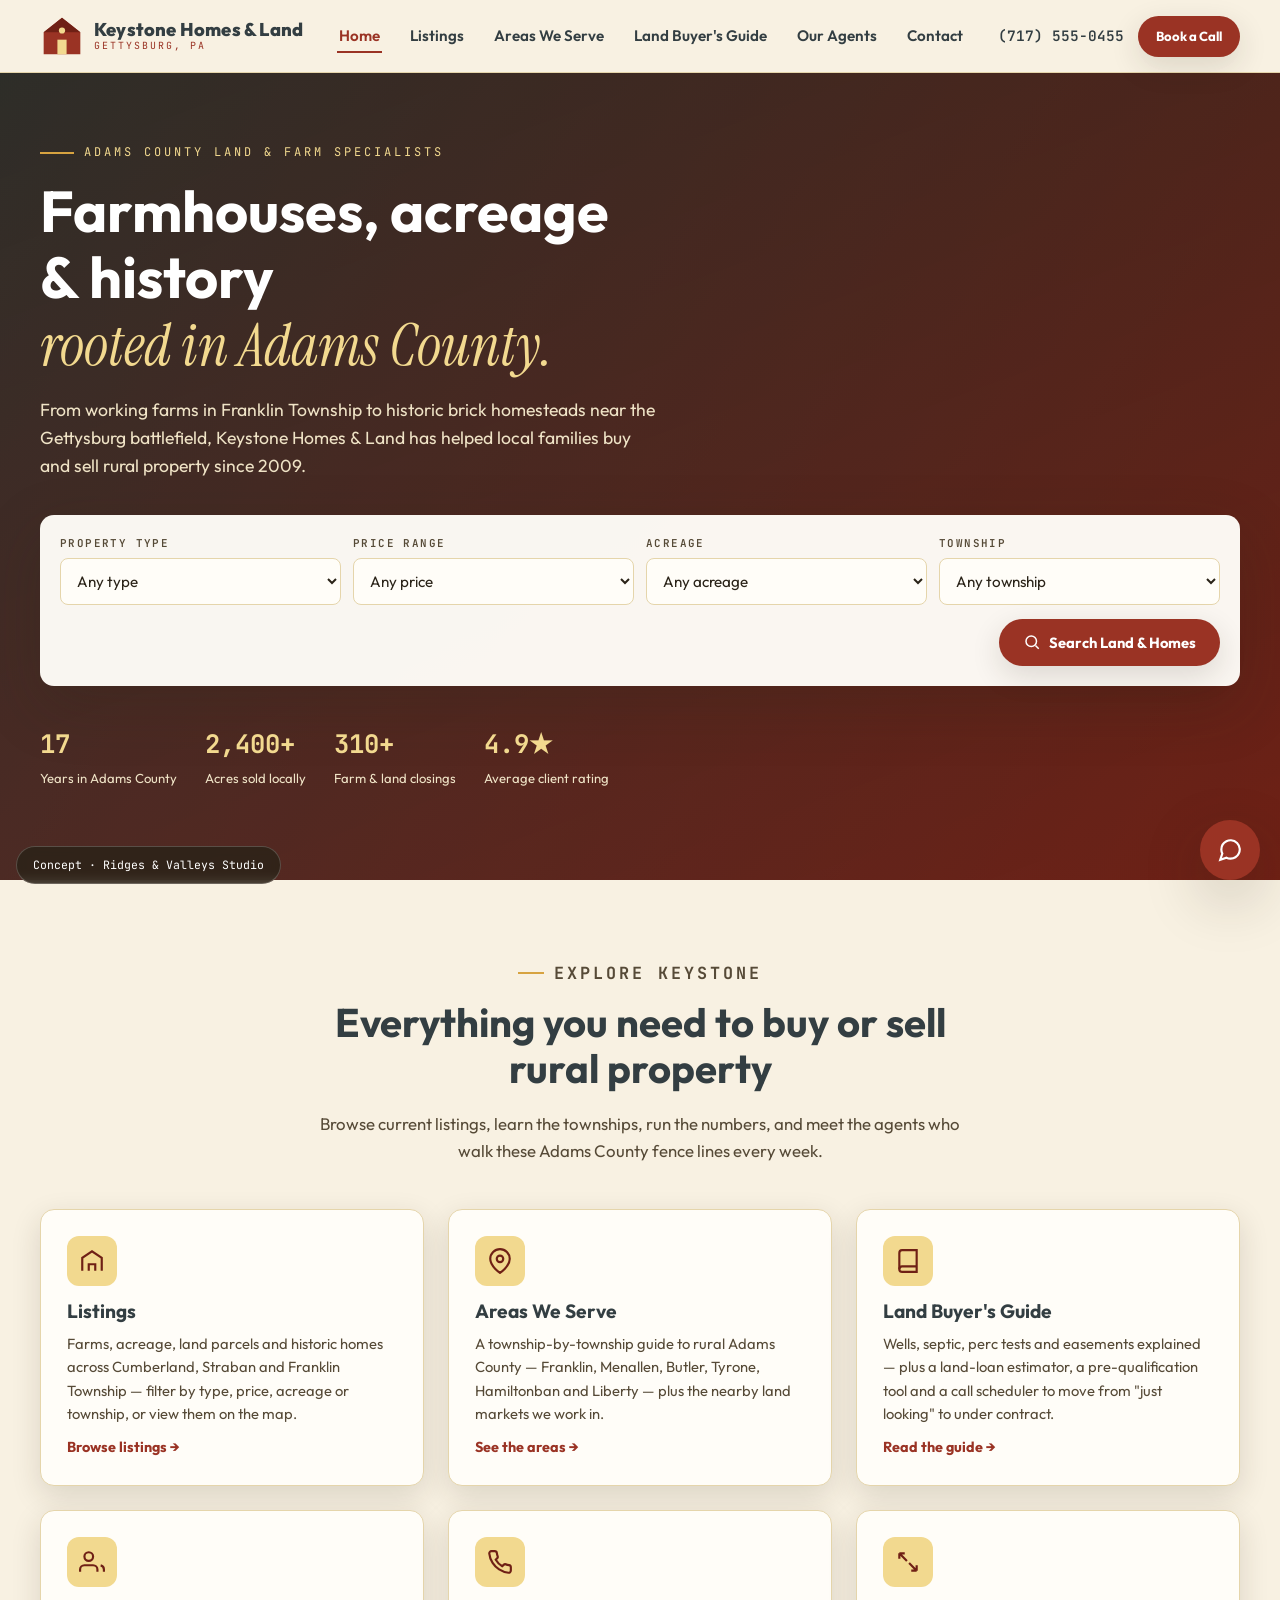
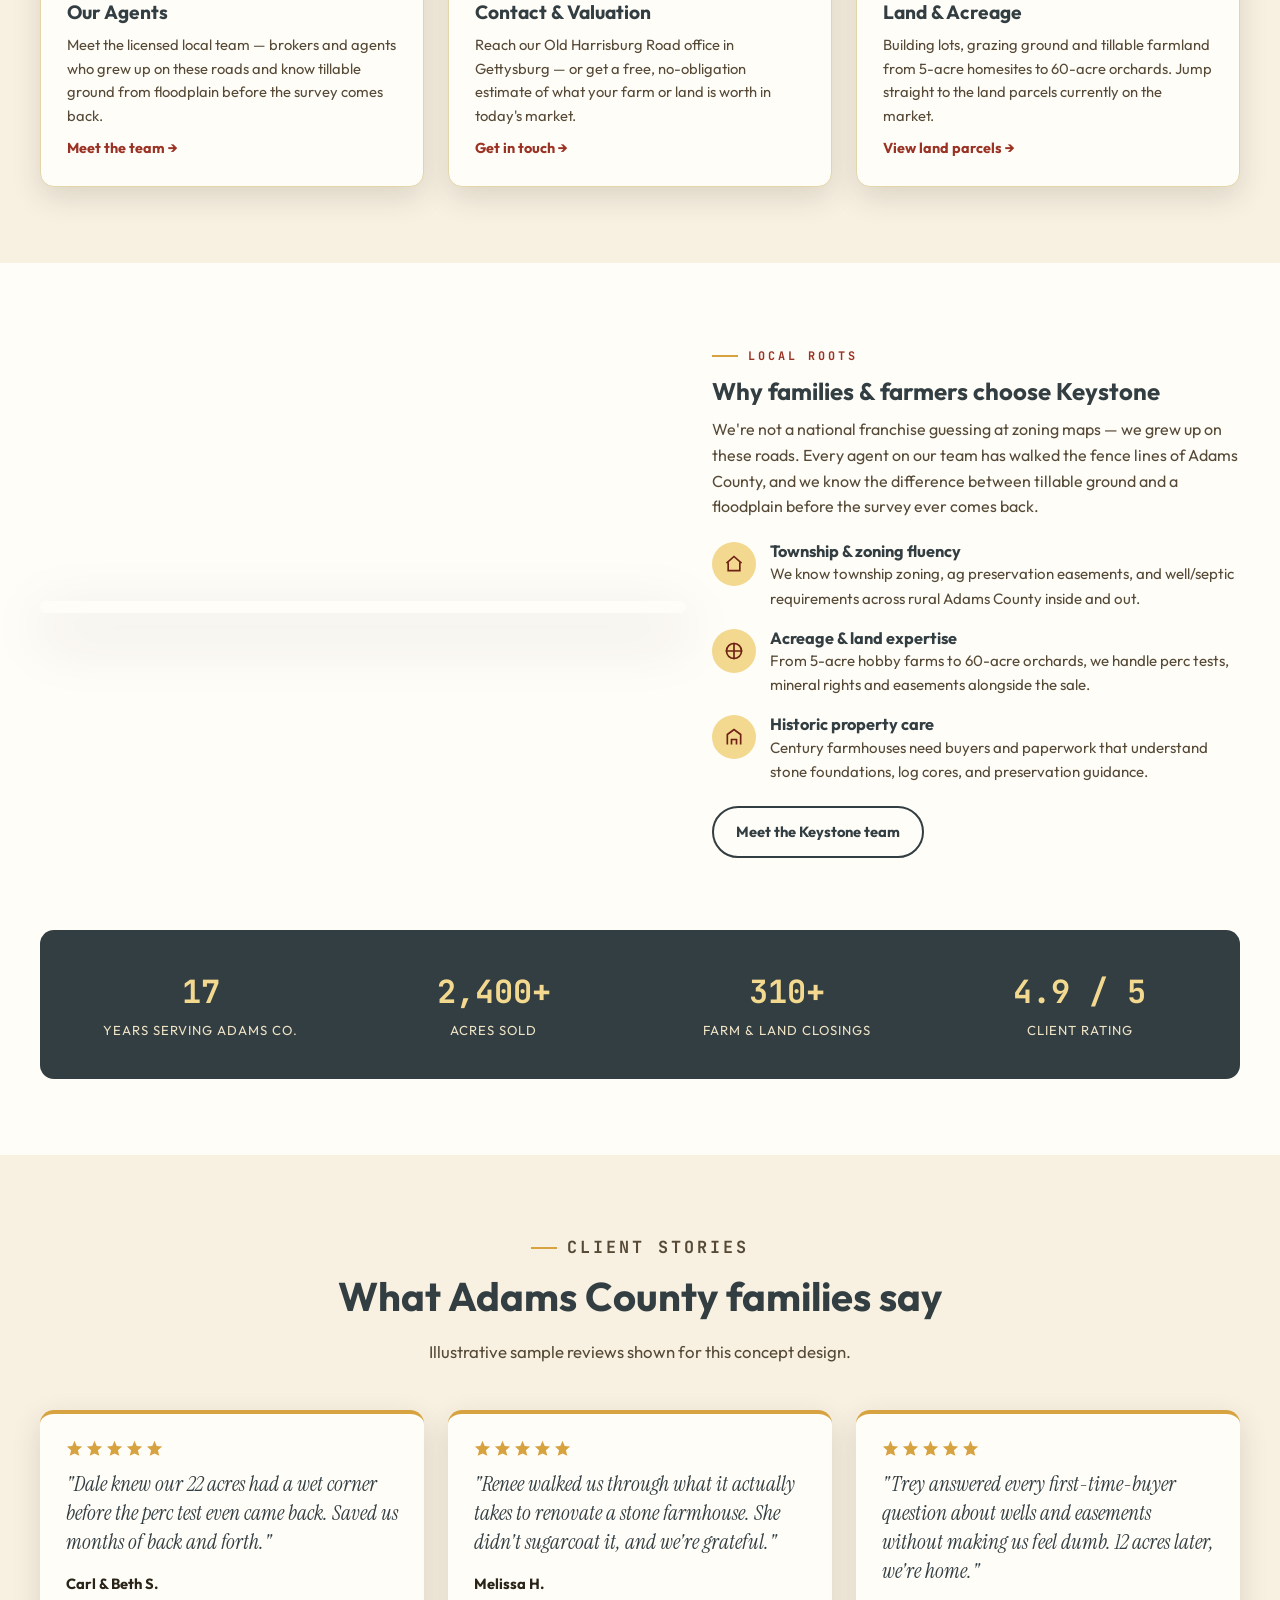
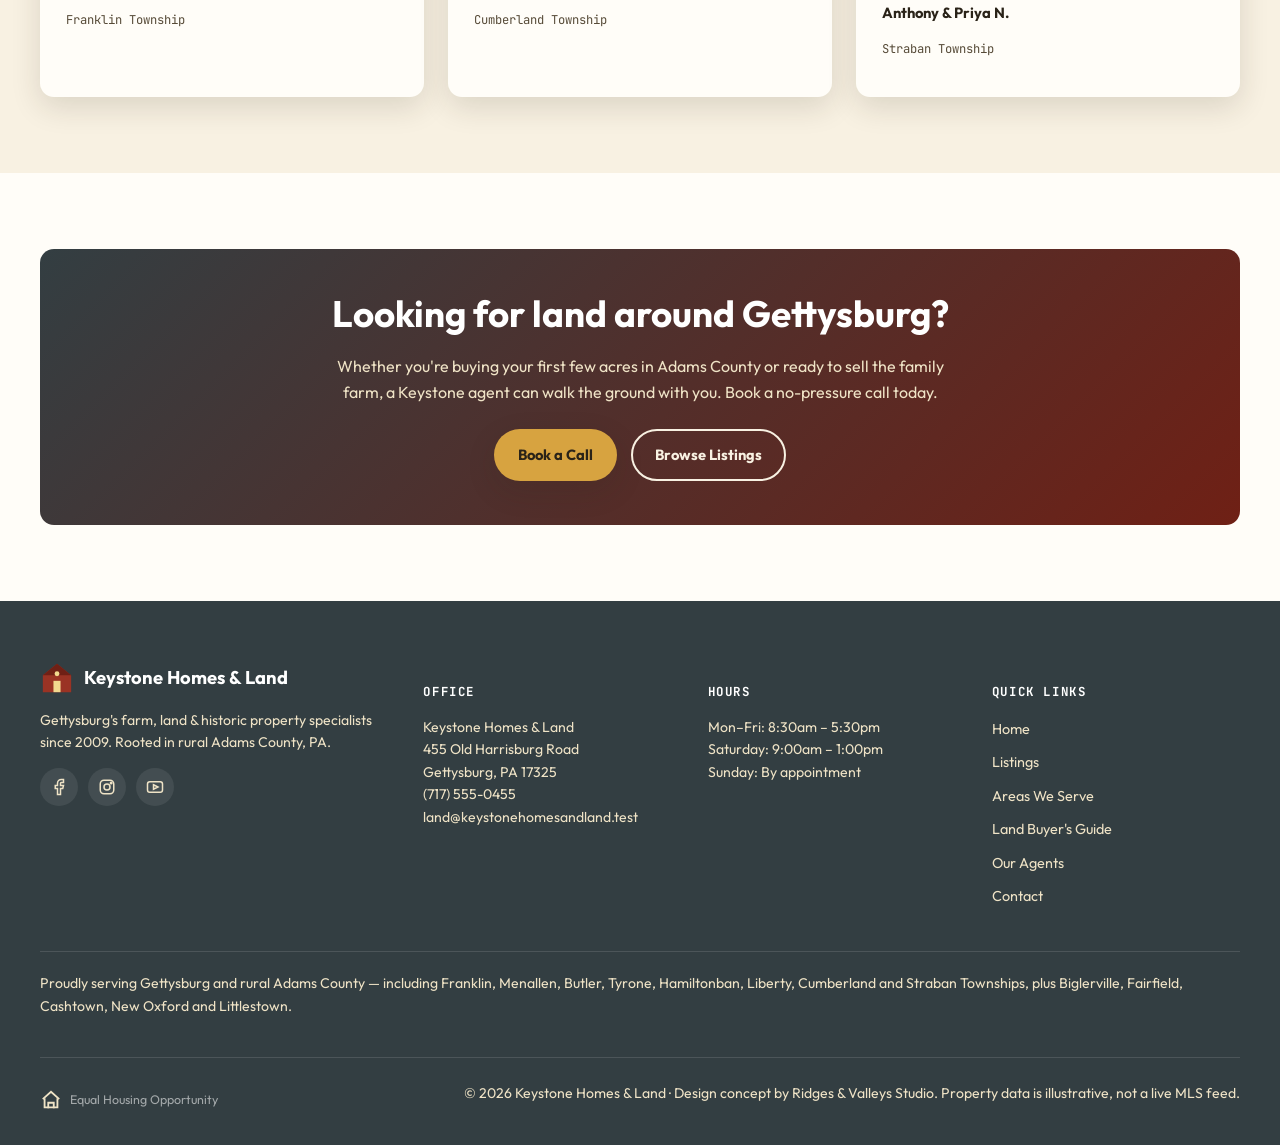
==== index.html @ 033df285 "Publish realtor-keystone-homes-and-land-theme live demo from ridgesandvalleys concept site" ====
<!DOCTYPE html>
<html lang="en">
<head>
<meta charset="UTF-8">
<meta name="viewport" content="width=device-width, initial-scale=1.0">
<title>Keystone Homes &amp; Land | Farms &amp; Land in Gettysburg, PA</title>
<meta name="description" content="Keystone Homes & Land helps families buy and sell farms, acreage, land and historic property in Gettysburg, PA and across Adams County. Local since 2009.">

<link rel="canonical" href="https://matthummel-pa.github.io/realtor-keystone-homes-and-land-theme/index.html">
<meta property="og:type" content="website">
<meta property="og:title" content="Keystone Homes & Land | Farms & Land in Gettysburg, PA">
<meta property="og:description" content="Adams County's specialists in farms, acreage, land and historic property around Gettysburg, PA. Browse listings, tools and local guides.">

<link rel="preconnect" href="https://fonts.googleapis.com">
<link rel="preconnect" href="https://fonts.gstatic.com" crossorigin>
<link href="https://fonts.googleapis.com/css2?family=Outfit:wght@300;400;500;600;700;800&family=Instrument+Serif:ital@0;1&family=JetBrains+Mono:wght@400;500;600;700&display=swap" rel="stylesheet">
<link rel="stylesheet" href="styles.css">

<script type="application/ld+json">
{
  "@context":"https://schema.org",
  "@type":"RealEstateAgent",
  "@id":"https://matthummel-pa.github.io/realtor-keystone-homes-and-land-theme/#agency",
  "name":"Keystone Homes & Land",
  "url":"https://matthummel-pa.github.io/realtor-keystone-homes-and-land-theme/index.html",
  "image":"https://matthummel-pa.github.io/realtor-keystone-homes-and-land-theme/preview.jpg",
  "telephone":"+1-717-555-0455",
  "email":"land@keystonehomesandland.test",
  "priceRange":"$$",
  "address":{
    "@type":"PostalAddress",
    "streetAddress":"455 Old Harrisburg Road",
    "addressLocality":"Gettysburg",
    "addressRegion":"PA",
    "postalCode":"17325",
    "addressCountry":"US"
  },
  "geo":{"@type":"GeoCoordinates","latitude":39.8309,"longitude":-77.2311},
  "openingHoursSpecification":[
    {"@type":"OpeningHoursSpecification","dayOfWeek":["Monday","Tuesday","Wednesday","Thursday","Friday"],"opens":"08:30","closes":"17:30"},
    {"@type":"OpeningHoursSpecification","dayOfWeek":"Saturday","opens":"09:00","closes":"13:00"}
  ],
  "areaServed":[
    {"@type":"City","name":"Gettysburg, PA"},
    {"@type":"AdministrativeArea","name":"Adams County, PA"},
    {"@type":"AdministrativeArea","name":"Franklin Township, PA"},
    {"@type":"AdministrativeArea","name":"Menallen Township, PA"},
    {"@type":"AdministrativeArea","name":"Butler Township, PA"},
    {"@type":"AdministrativeArea","name":"Tyrone Township, PA"},
    {"@type":"AdministrativeArea","name":"Hamiltonban Township, PA"},
    {"@type":"AdministrativeArea","name":"Liberty Township, PA"},
    {"@type":"AdministrativeArea","name":"Cumberland Township, PA"},
    {"@type":"AdministrativeArea","name":"Straban Township, PA"}
  ]
}
</script>
</head>
<body>
<a href="#main" class="skip-link">Skip to main content</a>

<!-- ============================= HEADER ============================= -->
<header class="site-header">
  <div class="header-inner">
    <a href="index.html" class="brand" aria-label="Keystone Homes & Land, home">
      <svg class="brand-mark" viewBox="0 0 48 48" fill="none" aria-hidden="true">
        <path d="M24 4 L44 20 V44 H4 V20 Z" fill="#9a3324"/>
        <path d="M24 4 L44 20 H4 Z" fill="#6f2015"/>
        <rect x="19" y="28" width="10" height="16" fill="#f2d98f"/>
        <circle cx="24" cy="18" r="3.4" fill="#f2d98f"/>
      </svg>
      <span class="brand-text">
        <strong>Keystone Homes &amp; Land</strong>
        <span>Gettysburg, PA</span>
      </span>
    </a>

    <nav class="main-nav" aria-label="Primary">
      <ul>
        <li><a href="index.html" class="is-active" aria-current="page">Home</a></li>
        <li><a href="listings.html">Listings</a></li>
        <li><a href="areas.html">Areas We Serve</a></li>
        <li><a href="guide.html">Land Buyer's Guide</a></li>
        <li><a href="agents.html">Our Agents</a></li>
        <li><a href="contact.html">Contact</a></li>
      </ul>
    </nav>

    <div class="header-cta">
      <a class="header-phone" href="tel:+17175550455">(717) 555-0455</a>
      <a class="btn btn-primary btn-sm" href="guide.html#schedule">Book a Call</a>
    </div>

    <button class="hamburger" id="hamburgerBtn" aria-expanded="false" aria-controls="mobileNav" aria-label="Open menu">
      <span></span><span></span><span></span>
    </button>
  </div>

  <nav class="mobile-nav" id="mobileNav" aria-label="Mobile">
    <a href="index.html" class="is-active" aria-current="page">Home</a>
    <a href="listings.html">Listings</a>
    <a href="areas.html">Areas We Serve</a>
    <a href="guide.html">Land Buyer's Guide</a>
    <a href="agents.html">Our Agents</a>
    <a href="contact.html">Contact</a>
    <a class="header-phone" href="tel:+17175550455">Call (717) 555-0455</a>
    <a class="btn btn-primary" href="guide.html#schedule">Book a Call</a>
  </nav>
</header>

<main id="main">
  <!-- ============================= HERO ============================= -->
  <section class="hero" id="top">
    <img class="hero-bg-photo" src="https://commons.wikimedia.org/wiki/Special:FilePath/Cumberland_Valley_Pennsylvania.jpg?width=1600" alt="" onerror="this.style.display='none'">
    <div class="hero-inner">
      <p class="hero-eyebrow">Adams County Land &amp; Farm Specialists</p>
      <h1>Farmhouses, acreage &amp; history<br><em>rooted in Adams County.</em></h1>
      <p class="hero-sub">From working farms in Franklin Township to historic brick homesteads near the Gettysburg battlefield, Keystone Homes &amp; Land has helped local families buy and sell rural property since 2009.</p>

      <form class="hero-search" id="heroSearchForm" aria-label="Search listings">
        <div class="hero-search-row">
          <div class="field">
            <label for="hsType">Property type</label>
            <select id="hsType" name="type">
              <option value="all">Any type</option>
              <option value="home">Home</option>
              <option value="farm">Farm</option>
              <option value="land">Land</option>
              <option value="historic">Historic</option>
            </select>
          </div>
          <div class="field">
            <label for="hsPrice">Price range</label>
            <select id="hsPrice" name="price">
              <option value="all">Any price</option>
              <option value="0-250000">Under $250,000</option>
              <option value="250000-500000">$250,000 – $500,000</option>
              <option value="500000-750000">$500,000 – $750,000</option>
              <option value="750000-999999999">$750,000+</option>
            </select>
          </div>
          <div class="field">
            <label for="hsAcreage">Acreage</label>
            <select id="hsAcreage" name="acreage">
              <option value="all">Any acreage</option>
              <option value="0-1">Under 1 acre</option>
              <option value="1-10">1 – 10 acres</option>
              <option value="10-30">10 – 30 acres</option>
              <option value="30-999">30+ acres</option>
            </select>
          </div>
          <div class="field">
            <label for="hsTownship">Township</label>
            <select id="hsTownship" name="township">
              <option value="all">Any township</option>
              <option value="Cumberland">Cumberland Twp</option>
              <option value="Straban">Straban Twp</option>
              <option value="Franklin">Franklin Twp</option>
            </select>
          </div>
        </div>
        <div class="hero-search-actions">
          <button type="submit" class="btn btn-primary">
            <svg width="18" height="18" viewBox="0 0 24 24" fill="none" stroke="currentColor" stroke-width="2" aria-hidden="true"><circle cx="11" cy="11" r="7"/><line x1="21" y1="21" x2="16.65" y2="16.65"/></svg>
            Search Land &amp; Homes
          </button>
        </div>
      </form>

      <div class="hero-stats">
        <div class="hero-stat"><strong>17</strong><span>Years in Adams County</span></div>
        <div class="hero-stat"><strong>2,400+</strong><span>Acres sold locally</span></div>
        <div class="hero-stat"><strong>310+</strong><span>Farm &amp; land closings</span></div>
        <div class="hero-stat"><strong>4.9★</strong><span>Average client rating</span></div>
      </div>
    </div>
  </section>

  <!-- ============================= TEASERS ============================= -->
  <section class="section">
    <div class="wrap">
      <div class="section-head reveal">
        <p class="eyebrow">Explore Keystone</p>
        <h2>Everything you need to buy or sell rural property</h2>
        <p>Browse current listings, learn the townships, run the numbers, and meet the agents who walk these Adams County fence lines every week.</p>
      </div>
      <div class="teaser-grid">
        <a class="teaser reveal" href="listings.html">
          <span class="icn"><svg viewBox="0 0 24 24" stroke-width="2"><path d="M3 21V9l9-6 9 6v12"/><path d="M9 21v-6h6v6"/></svg></span>
          <h3>Listings</h3>
          <p>Farms, acreage, land parcels and historic homes across Cumberland, Straban and Franklin Township — filter by type, price, acreage or township, or view them on the map.</p>
          <span class="teaser-link">Browse listings →</span>
        </a>
        <a class="teaser reveal" href="areas.html">
          <span class="icn"><svg viewBox="0 0 24 24" stroke-width="2"><path d="M21 10c0 7-9 13-9 13s-9-6-9-13a9 9 0 0118 0z"/><circle cx="12" cy="10" r="3"/></svg></span>
          <h3>Areas We Serve</h3>
          <p>A township-by-township guide to rural Adams County — Franklin, Menallen, Butler, Tyrone, Hamiltonban and Liberty — plus the nearby land markets we work in.</p>
          <span class="teaser-link">See the areas →</span>
        </a>
        <a class="teaser reveal" href="guide.html">
          <span class="icn"><svg viewBox="0 0 24 24" stroke-width="2"><path d="M4 19.5A2.5 2.5 0 016.5 17H20"/><path d="M6.5 2H20v20H6.5A2.5 2.5 0 014 19.5v-15A2.5 2.5 0 016.5 2z"/></svg></span>
          <h3>Land Buyer's Guide</h3>
          <p>Wells, septic, perc tests and easements explained — plus a land-loan estimator, a pre-qualification tool and a call scheduler to move from "just looking" to under contract.</p>
          <span class="teaser-link">Read the guide →</span>
        </a>
        <a class="teaser reveal" href="agents.html">
          <span class="icn"><svg viewBox="0 0 24 24" stroke-width="2"><path d="M17 21v-2a4 4 0 00-4-4H5a4 4 0 00-4 4v2"/><circle cx="9" cy="7" r="4"/><path d="M23 21v-2a4 4 0 00-3-3.87"/></svg></span>
          <h3>Our Agents</h3>
          <p>Meet the licensed local team — brokers and agents who grew up on these roads and know tillable ground from floodplain before the survey comes back.</p>
          <span class="teaser-link">Meet the team →</span>
        </a>
        <a class="teaser reveal" href="contact.html">
          <span class="icn"><svg viewBox="0 0 24 24" stroke-width="2"><path d="M22 16.92v3a2 2 0 01-2.18 2 19.79 19.79 0 01-8.63-3.07 19.5 19.5 0 01-6-6 19.79 19.79 0 01-3.07-8.67A2 2 0 014.11 2h3a2 2 0 012 1.72c.13.96.36 1.9.7 2.81a2 2 0 01-.45 2.11L8.09 9.91a16 16 0 006 6l1.27-1.27a2 2 0 012.11-.45c.9.34 1.85.57 2.81.7A2 2 0 0122 16.92z"/></svg></span>
          <h3>Contact &amp; Valuation</h3>
          <p>Reach our Old Harrisburg Road office in Gettysburg — or get a free, no-obligation estimate of what your farm or land is worth in today's market.</p>
          <span class="teaser-link">Get in touch →</span>
        </a>
        <a class="teaser reveal" href="listings.html?type=land">
          <span class="icn"><svg viewBox="0 0 24 24" stroke-width="2"><path d="M4 4l7 7M4 4h5M4 4v5"/><path d="M20 20l-7-7M20 20h-5M20 20v-5"/></svg></span>
          <h3>Land &amp; Acreage</h3>
          <p>Building lots, grazing ground and tillable farmland from 5-acre homesites to 60-acre orchards. Jump straight to the land parcels currently on the market.</p>
          <span class="teaser-link">View land parcels →</span>
        </a>
      </div>
    </div>
  </section>

  <!-- ============================= WHY KEYSTONE (condensed) ============================= -->
  <section class="section section-alt">
    <div class="wrap">
      <div class="why-grid reveal">
        <div>
          <div class="why-photo">
            <img src="https://commons.wikimedia.org/wiki/Special:FilePath/Gettysburg,_Wentz_farm_bildings.jpg?width=1600" alt="Historic farm buildings and a bank barn typical of the Adams County countryside near Gettysburg" onerror="this.style.display='none'">
          </div>
        </div>
        <div>
          <p class="eyebrow">Local Roots</p>
          <h2>Why families &amp; farmers choose Keystone</h2>
          <p style="color:var(--ink-soft);">We're not a national franchise guessing at zoning maps — we grew up on these roads. Every agent on our team has walked the fence lines of Adams County, and we know the difference between tillable ground and a floodplain before the survey ever comes back.</p>
          <div class="why-list">
            <div class="why-item">
              <span class="icn"><svg width="20" height="20" viewBox="0 0 24 24" fill="none" stroke="currentColor" stroke-width="2"><path d="M3 11l9-8 9 8"/><path d="M5 10v10h14V10"/></svg></span>
              <div><h4>Township &amp; zoning fluency</h4><p>We know township zoning, ag preservation easements, and well/septic requirements across rural Adams County inside and out.</p></div>
            </div>
            <div class="why-item">
              <span class="icn"><svg width="20" height="20" viewBox="0 0 24 24" fill="none" stroke="currentColor" stroke-width="2"><path d="M12 2v20M2 12h20"/><circle cx="12" cy="12" r="9"/></svg></span>
              <div><h4>Acreage &amp; land expertise</h4><p>From 5-acre hobby farms to 60-acre orchards, we handle perc tests, mineral rights and easements alongside the sale.</p></div>
            </div>
            <div class="why-item">
              <span class="icn"><svg width="20" height="20" viewBox="0 0 24 24" fill="none" stroke="currentColor" stroke-width="2"><path d="M4 21V9l8-6 8 6v12"/><path d="M9 21v-6h6v6"/></svg></span>
              <div><h4>Historic property care</h4><p>Century farmhouses need buyers and paperwork that understand stone foundations, log cores, and preservation guidance.</p></div>
            </div>
          </div>
          <p style="margin-top:22px;"><a class="btn btn-outline" href="agents.html">Meet the Keystone team</a></p>
        </div>
      </div>

      <div class="stat-strip reveal">
        <div><strong>17</strong><span>Years Serving Adams Co.</span></div>
        <div><strong>2,400+</strong><span>Acres Sold</span></div>
        <div><strong>310+</strong><span>Farm &amp; Land Closings</span></div>
        <div><strong>4.9 / 5</strong><span>Client Rating</span></div>
      </div>
    </div>
  </section>

  <!-- ============================= TESTIMONIALS (condensed) ============================= -->
  <section class="section">
    <div class="wrap">
      <div class="section-head reveal">
        <p class="eyebrow">Client Stories</p>
        <h2>What Adams County families say</h2>
        <p>Illustrative sample reviews shown for this concept design.</p>
      </div>
      <div class="testi-grid reveal">
        <div class="testi-card">
          <div class="stars" aria-label="5 out of 5 stars">
            <svg viewBox="0 0 20 20"><path d="M10 1l2.6 6.2 6.4.5-5 4.4 1.6 6.4L10 15.8 4.4 18.5 6 12.1 1 7.7l6.4-.5z"/></svg>
            <svg viewBox="0 0 20 20"><path d="M10 1l2.6 6.2 6.4.5-5 4.4 1.6 6.4L10 15.8 4.4 18.5 6 12.1 1 7.7l6.4-.5z"/></svg>
            <svg viewBox="0 0 20 20"><path d="M10 1l2.6 6.2 6.4.5-5 4.4 1.6 6.4L10 15.8 4.4 18.5 6 12.1 1 7.7l6.4-.5z"/></svg>
            <svg viewBox="0 0 20 20"><path d="M10 1l2.6 6.2 6.4.5-5 4.4 1.6 6.4L10 15.8 4.4 18.5 6 12.1 1 7.7l6.4-.5z"/></svg>
            <svg viewBox="0 0 20 20"><path d="M10 1l2.6 6.2 6.4.5-5 4.4 1.6 6.4L10 15.8 4.4 18.5 6 12.1 1 7.7l6.4-.5z"/></svg>
          </div>
          <p class="testi-quote">"Dale knew our 22 acres had a wet corner before the perc test even came back. Saved us months of back and forth."</p>
          <p class="testi-name">Carl &amp; Beth S.</p>
          <p class="testi-loc">Franklin Township</p>
        </div>
        <div class="testi-card">
          <div class="stars" aria-label="5 out of 5 stars">
            <svg viewBox="0 0 20 20"><path d="M10 1l2.6 6.2 6.4.5-5 4.4 1.6 6.4L10 15.8 4.4 18.5 6 12.1 1 7.7l6.4-.5z"/></svg>
            <svg viewBox="0 0 20 20"><path d="M10 1l2.6 6.2 6.4.5-5 4.4 1.6 6.4L10 15.8 4.4 18.5 6 12.1 1 7.7l6.4-.5z"/></svg>
            <svg viewBox="0 0 20 20"><path d="M10 1l2.6 6.2 6.4.5-5 4.4 1.6 6.4L10 15.8 4.4 18.5 6 12.1 1 7.7l6.4-.5z"/></svg>
            <svg viewBox="0 0 20 20"><path d="M10 1l2.6 6.2 6.4.5-5 4.4 1.6 6.4L10 15.8 4.4 18.5 6 12.1 1 7.7l6.4-.5z"/></svg>
            <svg viewBox="0 0 20 20"><path d="M10 1l2.6 6.2 6.4.5-5 4.4 1.6 6.4L10 15.8 4.4 18.5 6 12.1 1 7.7l6.4-.5z"/></svg>
          </div>
          <p class="testi-quote">"Renee walked us through what it actually takes to renovate a stone farmhouse. She didn't sugarcoat it, and we're grateful."</p>
          <p class="testi-name">Melissa H.</p>
          <p class="testi-loc">Cumberland Township</p>
        </div>
        <div class="testi-card">
          <div class="stars" aria-label="5 out of 5 stars">
            <svg viewBox="0 0 20 20"><path d="M10 1l2.6 6.2 6.4.5-5 4.4 1.6 6.4L10 15.8 4.4 18.5 6 12.1 1 7.7l6.4-.5z"/></svg>
            <svg viewBox="0 0 20 20"><path d="M10 1l2.6 6.2 6.4.5-5 4.4 1.6 6.4L10 15.8 4.4 18.5 6 12.1 1 7.7l6.4-.5z"/></svg>
            <svg viewBox="0 0 20 20"><path d="M10 1l2.6 6.2 6.4.5-5 4.4 1.6 6.4L10 15.8 4.4 18.5 6 12.1 1 7.7l6.4-.5z"/></svg>
            <svg viewBox="0 0 20 20"><path d="M10 1l2.6 6.2 6.4.5-5 4.4 1.6 6.4L10 15.8 4.4 18.5 6 12.1 1 7.7l6.4-.5z"/></svg>
            <svg viewBox="0 0 20 20"><path d="M10 1l2.6 6.2 6.4.5-5 4.4 1.6 6.4L10 15.8 4.4 18.5 6 12.1 1 7.7l6.4-.5z"/></svg>
          </div>
          <p class="testi-quote">"Trey answered every first-time-buyer question about wells and easements without making us feel dumb. 12 acres later, we're home."</p>
          <p class="testi-name">Anthony &amp; Priya N.</p>
          <p class="testi-loc">Straban Township</p>
        </div>
      </div>
    </div>
  </section>

  <!-- ============================= CTA BAND ============================= -->
  <section class="section section-alt">
    <div class="wrap">
      <div class="cta-band reveal">
        <h2>Looking for land around Gettysburg?</h2>
        <p>Whether you're buying your first few acres in Adams County or ready to sell the family farm, a Keystone agent can walk the ground with you. Book a no-pressure call today.</p>
        <div class="cta-actions">
          <a class="btn btn-gold" href="guide.html#schedule">Book a Call</a>
          <a class="btn btn-outline light" href="listings.html">Browse Listings</a>
        </div>
      </div>
    </div>
  </section>
</main>

<!-- ============================= FOOTER (SHARED) ============================= -->
<footer class="site-footer">
  <div class="wrap">
    <div class="footer-grid">
      <div>
        <div class="footer-brand">
          <svg width="34" height="34" viewBox="0 0 48 48" fill="none" aria-hidden="true">
            <path d="M24 4 L44 20 V44 H4 V20 Z" fill="#9a3324"/>
            <path d="M24 4 L44 20 H4 Z" fill="#6f2015"/>
            <rect x="19" y="28" width="10" height="16" fill="#f2d98f"/>
            <circle cx="24" cy="18" r="3.4" fill="#f2d98f"/>
          </svg>
          <strong>Keystone Homes &amp; Land</strong>
        </div>
        <p>Gettysburg's farm, land &amp; historic property specialists since 2009. Rooted in rural Adams County, PA.</p>
        <div class="social-row">
          <a href="#" aria-label="Keystone Homes & Land on Facebook"><svg viewBox="0 0 24 24" fill="none" stroke="currentColor" stroke-width="2"><path d="M18 2h-3a5 5 0 00-5 5v3H7v4h3v8h4v-8h3l1-4h-4V7a1 1 0 011-1h3z"/></svg></a>
          <a href="#" aria-label="Keystone Homes & Land on Instagram"><svg viewBox="0 0 24 24" fill="none" stroke="currentColor" stroke-width="2"><rect x="3" y="3" width="18" height="18" rx="5"/><circle cx="12" cy="12" r="4"/><circle cx="17.5" cy="6.5" r="1"/></svg></a>
          <a href="#" aria-label="Keystone Homes & Land on YouTube"><svg viewBox="0 0 24 24" fill="none" stroke="currentColor" stroke-width="2"><rect x="2" y="5" width="20" height="14" rx="3"/><path d="M10 9l6 3-6 3z"/></svg></a>
        </div>
      </div>
      <div>
        <h5>Office</h5>
        <address>
          Keystone Homes &amp; Land<br>
          455 Old Harrisburg Road<br>
          Gettysburg, PA 17325<br>
          <a href="tel:+17175550455">(717) 555-0455</a><br>
          <a href="mailto:land@keystonehomesandland.test">land@keystonehomesandland.test</a>
        </address>
      </div>
      <div>
        <h5>Hours</h5>
        <p>Mon–Fri: 8:30am – 5:30pm<br>Saturday: 9:00am – 1:00pm<br>Sunday: By appointment</p>
      </div>
      <div>
        <h5>Quick Links</h5>
        <ul class="footer-links">
          <li><a href="index.html">Home</a></li>
          <li><a href="listings.html">Listings</a></li>
          <li><a href="areas.html">Areas We Serve</a></li>
          <li><a href="guide.html">Land Buyer's Guide</a></li>
          <li><a href="agents.html">Our Agents</a></li>
          <li><a href="contact.html">Contact</a></li>
        </ul>
      </div>
    </div>
    <p class="footer-service-area">Proudly serving Gettysburg and rural Adams County — including Franklin, Menallen, Butler, Tyrone, Hamiltonban, Liberty, Cumberland and Straban Townships, plus Biglerville, Fairfield, Cashtown, New Oxford and Littlestown.</p>
    <div class="footer-bottom">
      <div class="equal-housing">
        <svg viewBox="0 0 24 24" fill="none" stroke="currentColor" stroke-width="2" aria-hidden="true"><path d="M3 11l9-8 9 8"/><path d="M5 10v10h14V10"/><path d="M9 21v-6h6v6"/></svg>
        <span>Equal Housing Opportunity</span>
      </div>
      <p>&copy; <span data-year>2026</span> Keystone Homes &amp; Land · Design concept by Ridges &amp; Valleys Studio. Property data is illustrative, not a live MLS feed.</p>
    </div>
  </div>
</footer>

<!-- ============================= CHAT WIDGET (SHARED) ============================= -->
<button class="chat-fab" id="chatFab" aria-label="Open chat assistant" aria-expanded="false" aria-controls="chatWidget">
  <svg viewBox="0 0 24 24" stroke-width="2"><path d="M21 11.5a8.38 8.38 0 01-.9 3.8 8.5 8.5 0 01-7.6 4.7 8.38 8.38 0 01-3.8-.9L3 21l1.9-5.7a8.38 8.38 0 01-.9-3.8 8.5 8.5 0 014.7-7.6 8.38 8.38 0 013.8-.9h.5a8.48 8.48 0 018 8v.5z"/></svg>
</button>
<div class="chat-widget" id="chatWidget" role="dialog" aria-label="Keystone chat assistant" aria-hidden="true">
  <div class="chat-head">
    <div><strong>Keystone Assistant</strong><br><span>Usually replies in minutes</span></div>
    <button class="chat-close" id="chatCloseBtn" aria-label="Close chat">
      <svg width="16" height="16" viewBox="0 0 24 24" fill="none" stroke="currentColor" stroke-width="2"><line x1="18" y1="6" x2="6" y2="18"/><line x1="6" y1="6" x2="18" y2="18"/></svg>
    </button>
  </div>
  <div class="chat-body" id="chatBody">
    <div class="chat-msg bot">Hi! I'm the Keystone concept assistant. Ask me about listings, financing, or booking a tour.</div>
  </div>
  <div class="chat-quick" id="chatQuick">
    <button type="button" data-q="land">Land prices?</button>
    <button type="button" data-q="historic">Historic homes?</button>
    <button type="button" data-q="tour">Book a tour</button>
    <button type="button" data-q="financing">Financing help?</button>
  </div>
</div>

<a href="#" class="concept-badge">Concept · Ridges &amp; Valleys Studio</a>

<script src="main.js" defer></script>
<script>
/* Home hero search -> Listings page with query params */
(function(){
  var form = document.getElementById("heroSearchForm");
  if(!form) return;
  form.addEventListener("submit", function(e){
    e.preventDefault();
    var params = new URLSearchParams();
    var map = {hsType:"type", hsPrice:"price", hsAcreage:"acreage", hsTownship:"township"};
    Object.keys(map).forEach(function(id){
      var v = document.getElementById(id).value;
      if(v && v !== "all") params.set(map[id], v);
    });
    var qs = params.toString();
    window.location.href = "listings.html" + (qs ? "?" + qs : "");
  });
})();
</script>
</body>
</html>
---- styles.css ----
/* ============================= VARIABLES ============================= */
:root{
  --barn-red:#9a3324;
  --barn-red-dark:#6f2015;
  --barn-red-light:#c14a34;
  --wheat:#d7a340;
  --wheat-light:#f2d98f;
  --wheat-dark:#a97a1f;
  --slate:#4d5a5e;
  --slate-dark:#333e42;
  --cream:#f8f1e2;
  --cream-dark:#efe3c6;
  --cream-darker:#e5d5ab;
  --ink:#2a2318;
  --ink-soft:#564a37;
  --white:#fffdf8;
  --green-field:#5c6f3e;
  --shadow:0 10px 30px rgba(42,35,24,.14);
  --shadow-lg:0 20px 60px rgba(42,35,24,.22);
  --radius:14px;
  --radius-sm:8px;
  --ff-head:'Outfit',sans-serif;
  --ff-body:'Outfit',sans-serif;
  --ff-serif:'Instrument Serif',serif;
  --ff-mono:'JetBrains Mono',monospace;
  --maxw:1240px;
}

*,*::before,*::after{box-sizing:border-box;}
html{scroll-behavior:smooth;}
@media(prefers-reduced-motion:reduce){
  html{scroll-behavior:auto;}
  *,*::before,*::after{animation-duration:.001ms !important;animation-iteration-count:1 !important;transition-duration:.001ms !important;scroll-behavior:auto !important;}
}
body{
  margin:0;
  font-family:var(--ff-body);
  background:var(--cream);
  color:var(--ink);
  line-height:1.6;
  -webkit-font-smoothing:antialiased;
}
img{max-width:100%;display:block;}
a{color:inherit;}
h1,h2,h3,h4{font-family:var(--ff-head);margin:0 0 .5em;line-height:1.15;font-weight:700;color:var(--slate-dark);}
p{margin:0 0 1em;}
ul{margin:0;padding:0;list-style:none;}
button{font-family:inherit;cursor:pointer;}
input,select,textarea{font-family:inherit;}

.wrap{max-width:var(--maxw);margin:0 auto;padding:0 20px;}

:focus-visible{
  outline:3px solid var(--barn-red);
  outline-offset:3px;
  border-radius:4px;
}

/* skip link */
.skip-link{
  position:absolute;left:-999px;top:0;
  background:var(--barn-red);color:#fff;padding:12px 20px;
  z-index:10000;border-radius:0 0 8px 0;font-weight:600;text-decoration:none;
}
.skip-link:focus{left:0;}

/* ============================= HEADER ============================= */
.site-header{
  position:sticky;top:0;z-index:900;
  background:rgba(248,241,226,.92);
  backdrop-filter:blur(8px);
  border-bottom:1px solid var(--cream-darker);
  transition:box-shadow .25s ease;
}
.site-header.scrolled{box-shadow:0 6px 20px rgba(42,35,24,.12);}
.header-inner{
  display:flex;align-items:center;justify-content:space-between;
  padding:14px 20px;max-width:var(--maxw);margin:0 auto;
  gap:16px;
}
.brand{
  display:flex;align-items:center;gap:10px;
  text-decoration:none;color:var(--slate-dark);
}
.brand-mark{
  width:44px;height:44px;flex:none;
}
.brand-text{
  display:flex;flex-direction:column;line-height:1.1;
}
.brand-text strong{
  font-size:1.15rem;font-weight:800;letter-spacing:.2px;
}
.brand-text span{
  font-family:var(--ff-mono);font-size:.62rem;letter-spacing:2px;
  text-transform:uppercase;color:var(--barn-red);
}
.main-nav{
  display:none;
}
.main-nav ul{display:flex;gap:26px;align-items:center;}
.main-nav a{
  text-decoration:none;font-weight:600;font-size:.95rem;color:var(--slate-dark);
  padding:6px 2px;border-bottom:2px solid transparent;transition:border-color .2s,color .2s;
}
.main-nav a:hover{color:var(--barn-red);border-color:var(--wheat);}
.main-nav a.is-active{color:var(--barn-red);border-color:var(--barn-red);}
.header-cta{
  display:none;
  align-items:center;gap:14px;
}
.header-phone{
  font-family:var(--ff-mono);font-weight:600;font-size:.9rem;text-decoration:none;
  color:var(--slate-dark);white-space:nowrap;
}
.btn{
  display:inline-flex;align-items:center;justify-content:center;gap:8px;
  padding:12px 22px;border-radius:999px;border:2px solid transparent;
  font-weight:700;font-size:.92rem;text-decoration:none;cursor:pointer;
  transition:transform .18s ease,box-shadow .18s ease,background .2s,color .2s,border-color .2s;
  white-space:nowrap;
}
.btn:hover{transform:translateY(-2px);}
.btn-primary{background:var(--barn-red);color:#fff;box-shadow:var(--shadow);}
.btn-primary:hover{background:var(--barn-red-dark);}
.btn-gold{background:var(--wheat);color:var(--ink);box-shadow:var(--shadow);}
.btn-gold:hover{background:var(--wheat-dark);color:#fff;}
.btn-outline{background:transparent;color:var(--slate-dark);border-color:var(--slate-dark);}
.btn-outline:hover{background:var(--slate-dark);color:#fff;}
.btn-outline.light{color:var(--cream);border-color:var(--cream);}
.btn-outline.light:hover{background:var(--cream);color:var(--slate-dark);}
.btn-sm{padding:8px 16px;font-size:.82rem;}
.btn:disabled{opacity:.55;cursor:not-allowed;transform:none;}

.hamburger{
  display:flex;flex-direction:column;justify-content:center;gap:5px;
  width:44px;height:44px;border:1px solid var(--cream-darker);border-radius:10px;
  background:var(--white);
}
.hamburger span{
  display:block;width:22px;height:2px;background:var(--slate-dark);margin:0 auto;
  transition:transform .25s ease,opacity .25s ease;
}
.hamburger[aria-expanded="true"] span:nth-child(1){transform:translateY(7px) rotate(45deg);}
.hamburger[aria-expanded="true"] span:nth-child(2){opacity:0;}
.hamburger[aria-expanded="true"] span:nth-child(3){transform:translateY(-7px) rotate(-45deg);}

.mobile-nav{
  display:none;flex-direction:column;
  background:var(--white);border-bottom:1px solid var(--cream-darker);
  padding:10px 20px 20px;
}
.mobile-nav.open{display:flex;}
.mobile-nav a{
  display:block;padding:12px 4px;text-decoration:none;font-weight:600;
  color:var(--slate-dark);border-bottom:1px solid var(--cream-dark);
}
.mobile-nav a.is-active{color:var(--barn-red);}
.mobile-nav .header-phone{display:block;margin-top:10px;}
.mobile-nav .btn{margin-top:12px;width:100%;}

@media(min-width:960px){
  .main-nav{display:block;}
  .header-cta{display:flex;}
  .hamburger{display:none;}
}

/* ============================= HERO ============================= */
.hero{
  position:relative;overflow:hidden;
  background:
    linear-gradient(160deg,rgba(42,35,24,.62),rgba(111,32,21,.55)),
    linear-gradient(120deg,var(--slate-dark),var(--barn-red-dark));
  color:var(--white);
  padding:70px 0 90px;
}
.hero-bg-photo{
  position:absolute;inset:0;width:100%;height:100%;object-fit:cover;
  z-index:-2;opacity:.55;
}
.hero::after{
  content:"";position:absolute;inset:0;z-index:-1;
  background:repeating-linear-gradient(45deg,rgba(255,255,255,.035) 0 2px,transparent 2px 26px);
  pointer-events:none;
}
.hero-inner{position:relative;max-width:var(--maxw);margin:0 auto;padding:0 20px;}
.hero-eyebrow{
  font-family:var(--ff-mono);letter-spacing:3px;text-transform:uppercase;
  font-size:.75rem;color:var(--wheat-light);margin-bottom:16px;display:flex;align-items:center;gap:10px;
}
.hero-eyebrow::before{content:"";width:34px;height:2px;background:var(--wheat);display:inline-block;}
.hero h1{
  font-size:clamp(2.2rem,6vw,3.6rem);color:#fff;max-width:16ch;margin-bottom:.3em;
}
.hero h1 em{
  font-family:var(--ff-serif);font-style:italic;color:var(--wheat-light);font-weight:400;
}
.hero-sub{
  font-size:1.1rem;max-width:52ch;color:var(--cream-dark);margin-bottom:34px;
}
.hero-search{
  background:rgba(255,253,248,.97);color:var(--ink);
  border-radius:var(--radius);padding:20px;box-shadow:var(--shadow-lg);
  display:grid;gap:14px;
}
.hero-search-row{
  display:grid;gap:12px;grid-template-columns:1fr;
}
.field{
  display:flex;flex-direction:column;gap:6px;
}
.field label{
  font-family:var(--ff-mono);font-size:.68rem;text-transform:uppercase;letter-spacing:1.4px;
  color:var(--ink-soft);font-weight:600;
}
.field select,.field input,.field textarea{
  padding:12px 12px;border-radius:var(--radius-sm);border:1.5px solid var(--cream-darker);
  background:var(--white);font-size:.95rem;color:var(--ink);
}
.field select:focus,.field input:focus,.field textarea:focus{border-color:var(--barn-red);}
@media(min-width:720px){
  .hero-search-row{grid-template-columns:repeat(4,1fr);}
}
.hero-search-actions{display:flex;justify-content:flex-end;}
.hero-stats{
  display:flex;flex-wrap:wrap;gap:28px;margin-top:38px;
}
.hero-stat strong{
  display:block;font-family:var(--ff-mono);font-size:1.6rem;color:var(--wheat-light);
}
.hero-stat span{font-size:.82rem;color:var(--cream-dark);}

/* ============================= SECTION HEADERS ============================= */
.section{padding:76px 0;}
.section-alt{background:var(--white);}
.section-head{max-width:640px;margin:0 auto 44px;text-align:center;}
.section-head.left{margin:0 0 44px;text-align:left;}
.eyebrow{
  font-family:var(--ff-mono);letter-spacing:3px;text-transform:uppercase;font-size:.74rem;
  color:var(--barn-red);font-weight:700;display:inline-flex;align-items:center;gap:10px;margin-bottom:12px;
}
.eyebrow::before{content:"";width:26px;height:2px;background:var(--wheat);}
.section-head h2{font-size:clamp(1.7rem,4vw,2.5rem);}
.section-head p{color:var(--ink-soft);font-size:1.05rem;}

.reveal{opacity:0;transform:translateY(24px);transition:opacity .7s ease,transform .7s ease;}
.reveal.in-view{opacity:1;transform:translateY(0);}

/* ============================= WHY KEYSTONE ============================= */
.why-grid{
  display:grid;gap:26px;grid-template-columns:1fr;
}
@media(min-width:860px){
  .why-grid{grid-template-columns:1.1fr .9fr;align-items:center;}
}
.why-photo{
  border-radius:var(--radius);overflow:hidden;box-shadow:var(--shadow-lg);
  border:6px solid var(--white);position:relative;
}
.why-photo img{width:100%;height:340px;object-fit:cover;}
.why-list{display:grid;gap:18px;margin-top:22px;}
.why-item{display:flex;gap:14px;align-items:flex-start;}
.why-item .icn{
  flex:none;width:44px;height:44px;border-radius:50%;background:var(--wheat-light);
  display:flex;align-items:center;justify-content:center;color:var(--barn-red-dark);
}
.why-item h4{margin-bottom:2px;font-size:1.02rem;}
.why-item p{margin:0;color:var(--ink-soft);font-size:.94rem;}

.stat-strip{
  margin-top:56px;display:grid;gap:20px;grid-template-columns:repeat(2,1fr);
  background:var(--slate-dark);color:var(--cream);border-radius:var(--radius);
  padding:36px 24px;
}
@media(min-width:720px){.stat-strip{grid-template-columns:repeat(4,1fr);}}
.stat-strip div{text-align:center;}
.stat-strip strong{
  display:block;font-family:var(--ff-mono);font-size:2rem;color:var(--wheat-light);
}
.stat-strip span{font-size:.82rem;color:var(--cream-dark);text-transform:uppercase;letter-spacing:1px;}

/* ============================= LISTINGS ============================= */
.listings-toolbar{
  display:flex;flex-direction:column;gap:18px;margin-bottom:30px;
  background:var(--white);border:1px solid var(--cream-darker);border-radius:var(--radius);
  padding:20px;
}
.filters-grid{
  display:grid;gap:12px;grid-template-columns:1fr 1fr;
}
@media(min-width:720px){
  .filters-grid{grid-template-columns:repeat(5,1fr);align-items:end;}
}
.filters-grid .field select{padding:10px;}
.toolbar-bottom{
  display:flex;flex-wrap:wrap;align-items:center;justify-content:space-between;gap:14px;
  border-top:1px dashed var(--cream-darker);padding-top:16px;
}
.result-count{
  font-family:var(--ff-mono);font-size:.86rem;color:var(--ink-soft);
}
.result-count strong{color:var(--barn-red);font-size:1rem;}
.view-toggle{
  display:inline-flex;border:1.5px solid var(--slate-dark);border-radius:999px;overflow:hidden;
}
.view-toggle button{
  background:var(--white);border:none;padding:9px 18px;font-weight:700;font-size:.85rem;
  display:flex;align-items:center;gap:6px;color:var(--slate-dark);
}
.view-toggle button.active{background:var(--slate-dark);color:#fff;}
.sort-field{display:flex;align-items:center;gap:8px;}
.sort-field label{font-family:var(--ff-mono);font-size:.72rem;text-transform:uppercase;color:var(--ink-soft);}
.sort-field select{padding:9px 10px;border-radius:var(--radius-sm);border:1.5px solid var(--cream-darker);background:var(--white);}
.reset-btn{
  background:none;border:none;text-decoration:underline;color:var(--barn-red);font-weight:600;font-size:.85rem;
}

.listing-grid{
  display:grid;gap:26px;grid-template-columns:1fr;
}
@media(min-width:640px){.listing-grid{grid-template-columns:repeat(2,1fr);}}
@media(min-width:1080px){.listing-grid{grid-template-columns:repeat(3,1fr);}}

.card{
  background:var(--white);border-radius:var(--radius);overflow:hidden;
  box-shadow:var(--shadow);border:1px solid var(--cream-darker);
  display:flex;flex-direction:column;transition:transform .25s ease,box-shadow .25s ease;
}
.card:hover{transform:translateY(-5px);box-shadow:var(--shadow-lg);}
.card.pinned{outline:3px solid var(--wheat);outline-offset:-3px;}
.card-photo{
  position:relative;height:190px;
  display:flex;align-items:flex-end;padding:14px;
}
.card-photo::after{
  content:"";position:absolute;inset:0;
  background:linear-gradient(0deg,rgba(0,0,0,.42),transparent 60%);
}
.card-tag{
  position:relative;z-index:1;font-family:var(--ff-mono);font-size:.68rem;font-weight:700;
  letter-spacing:1px;text-transform:uppercase;color:#fff;background:rgba(0,0,0,.35);
  padding:5px 10px;border-radius:999px;
}
.status-tag{
  position:absolute;top:12px;right:12px;z-index:1;
  font-family:var(--ff-mono);font-size:.66rem;font-weight:700;text-transform:uppercase;
  padding:5px 10px;border-radius:999px;letter-spacing:.6px;
}
.status-active{background:var(--green-field);color:#fff;}
.status-pending{background:var(--wheat);color:var(--ink);}
.status-new{background:var(--barn-red);color:#fff;}
.save-heart{
  position:absolute;bottom:12px;right:12px;z-index:1;
  width:38px;height:38px;border-radius:50%;border:none;background:rgba(255,255,255,.9);
  display:flex;align-items:center;justify-content:center;
}
.save-heart svg{width:18px;height:18px;stroke:var(--barn-red);fill:none;transition:fill .2s;}
.save-heart[aria-pressed="true"] svg{fill:var(--barn-red);}
.card-body{padding:18px 18px 20px;display:flex;flex-direction:column;gap:10px;flex:1;}
.card-price{
  font-family:var(--ff-mono);font-size:1.35rem;font-weight:700;color:var(--barn-red-dark);
}
.card-title{font-size:1.08rem;margin:0;}
.card-address{
  color:var(--ink-soft);font-size:.88rem;display:flex;gap:6px;align-items:flex-start;
}
.card-address svg{flex:none;width:15px;height:15px;margin-top:2px;stroke:var(--slate);}
.card-specs{
  display:flex;flex-wrap:wrap;gap:12px;font-family:var(--ff-mono);font-size:.8rem;color:var(--slate-dark);
  border-top:1px dashed var(--cream-darker);padding-top:12px;margin-top:2px;
}
.card-specs span{display:flex;align-items:center;gap:5px;}
.card-specs svg{width:16px;height:16px;stroke:var(--barn-red);fill:none;}
.card-actions{display:flex;gap:10px;margin-top:8px;}
.card-actions .btn{flex:1;}

.empty-state{
  text-align:center;padding:60px 20px;color:var(--ink-soft);
  background:var(--white);border-radius:var(--radius);border:1px dashed var(--cream-darker);
}

/* MAP VIEW */
.map-view{
  display:none;
  background:linear-gradient(160deg,#e8dcb8,#d9c894 55%,#c9b979);
  border-radius:var(--radius);border:1px solid var(--cream-darker);
  position:relative;overflow:hidden;height:520px;box-shadow:var(--shadow);
}
.map-view.active{display:block;}
.map-roads::before,.map-roads::after{
  content:"";position:absolute;background:rgba(255,253,248,.55);
}
.map-roads::before{top:30%;left:0;right:0;height:8px;transform:rotate(-4deg);}
.map-roads::after{top:0;bottom:0;left:38%;width:8px;transform:rotate(8deg);}
.map-road-3{position:absolute;top:0;bottom:0;left:70%;width:6px;background:rgba(255,253,248,.5);transform:rotate(-10deg);}
.map-field{
  position:absolute;border-radius:50%;opacity:.5;
}
.map-legend{
  position:absolute;left:14px;bottom:14px;background:rgba(255,253,248,.92);
  border-radius:var(--radius-sm);padding:10px 14px;font-family:var(--ff-mono);font-size:.72rem;
  box-shadow:var(--shadow);display:flex;gap:14px;flex-wrap:wrap;max-width:90%;
}
.map-legend span{display:flex;align-items:center;gap:6px;}
.legend-dot{width:10px;height:10px;border-radius:50%;display:inline-block;}
.map-pin{
  position:absolute;transform:translate(-50%,-100%);
  background:none;border:none;padding:0;line-height:0;
}
.map-pin svg{width:34px;height:34px;filter:drop-shadow(0 3px 4px rgba(0,0,0,.35));transition:transform .15s ease;}
.map-pin:hover svg,.map-pin:focus-visible svg{transform:scale(1.18);}
.map-pin .pin-price{
  position:absolute;top:-11px;left:50%;transform:translateX(-50%);
  font-family:var(--ff-mono);font-size:.62rem;font-weight:700;color:#fff;
  background:var(--slate-dark);padding:2px 6px;border-radius:6px;white-space:nowrap;
}
.map-pin.pin-active svg{transform:scale(1.3);}
.map-pin.pin-active .pin-price{background:var(--barn-red);}

/* ============================= MODAL ============================= */
.modal-overlay{
  position:fixed;inset:0;background:rgba(30,24,15,.68);
  display:none;align-items:flex-start;justify-content:center;
  padding:24px 16px;overflow-y:auto;z-index:2000;
}
.modal-overlay.open{display:flex;}
.modal{
  background:var(--white);border-radius:var(--radius);max-width:820px;width:100%;
  margin:20px auto;box-shadow:var(--shadow-lg);position:relative;
}
.modal-close{
  position:absolute;top:14px;right:14px;width:40px;height:40px;border-radius:50%;
  background:var(--cream);border:1px solid var(--cream-darker);display:flex;align-items:center;justify-content:center;z-index:2;
}
.modal-gallery{
  display:grid;grid-template-columns:2fr 1fr;gap:6px;height:280px;
  border-radius:var(--radius) var(--radius) 0 0;overflow:hidden;
}
.modal-gallery-main{grid-row:span 2;}
.modal-gallery > div{position:relative;}
.modal-body{padding:26px;}
.modal-body h3{font-size:1.5rem;margin-bottom:4px;}
.modal-price-row{
  display:flex;justify-content:space-between;align-items:center;flex-wrap:wrap;gap:10px;
  margin-bottom:16px;
}
.modal-price{font-family:var(--ff-mono);font-size:1.6rem;color:var(--barn-red-dark);font-weight:700;}
.modal-specs{
  display:grid;grid-template-columns:repeat(2,1fr);gap:12px;margin:18px 0;
}
@media(min-width:520px){.modal-specs{grid-template-columns:repeat(4,1fr);}}
.modal-specs div{
  background:var(--cream);border-radius:var(--radius-sm);padding:12px;text-align:center;
}
.modal-specs strong{display:block;font-family:var(--ff-mono);font-size:1.1rem;color:var(--slate-dark);}
.modal-specs span{font-size:.72rem;text-transform:uppercase;color:var(--ink-soft);letter-spacing:.6px;}
.modal-desc{color:var(--ink-soft);}
.calc-box{
  margin-top:24px;background:var(--cream);border-radius:var(--radius);padding:20px;
}
.calc-box h4{display:flex;align-items:center;gap:8px;}
.calc-grid{display:grid;gap:14px;grid-template-columns:1fr 1fr;margin-top:14px;}
@media(min-width:520px){.calc-grid{grid-template-columns:repeat(4,1fr);}}
.calc-result{
  margin-top:16px;background:var(--slate-dark);color:#fff;border-radius:var(--radius-sm);
  padding:16px;display:flex;justify-content:space-between;align-items:center;flex-wrap:wrap;gap:8px;
}
.calc-result strong{font-family:var(--ff-mono);font-size:1.5rem;color:var(--wheat-light);}
.calc-result span{font-size:.8rem;color:var(--cream-dark);}

/* ============================= SELL / VALUATION ============================= */
.sell-section{
  background:linear-gradient(135deg,var(--barn-red-dark),var(--barn-red));
  color:#fff;border-radius:var(--radius);padding:48px 28px;
  display:grid;gap:34px;
}
@media(min-width:900px){.sell-section{grid-template-columns:1fr 1fr;padding:56px;}}
.sell-copy .eyebrow{color:var(--wheat-light);}
.sell-copy .eyebrow::before{background:var(--wheat-light);}
.sell-copy h2{color:#fff;}
.sell-copy p{color:var(--cream-dark);}
.sell-copy ul{margin-top:18px;display:grid;gap:10px;}
.sell-copy li{display:flex;gap:10px;align-items:flex-start;color:var(--cream);font-size:.95rem;}
.sell-copy li svg{flex:none;width:20px;height:20px;stroke:var(--wheat-light);margin-top:2px;}
.val-card{
  background:var(--white);color:var(--ink);border-radius:var(--radius);padding:26px;box-shadow:var(--shadow-lg);
}
.val-card h3{font-size:1.2rem;}
.val-grid{display:grid;gap:14px;margin-top:14px;}
@media(min-width:480px){.val-grid{grid-template-columns:1fr 1fr;}}
.val-result{
  margin-top:18px;background:var(--cream);border-radius:var(--radius-sm);padding:16px;display:none;
}
.val-result.show{display:block;}
.val-result strong{font-family:var(--ff-mono);font-size:1.4rem;color:var(--barn-red-dark);display:block;}

/* ============================= PREQUAL + SCHEDULER + AGENTS ============================= */
.support-grid{
  display:grid;gap:28px;grid-template-columns:1fr;
}
@media(min-width:900px){.support-grid{grid-template-columns:1fr 1fr;}}
.tool-card{
  background:var(--white);border:1px solid var(--cream-darker);border-radius:var(--radius);
  padding:28px;box-shadow:var(--shadow);
}
.tool-card h3{display:flex;align-items:center;gap:10px;font-size:1.25rem;}
.tool-card h3 svg{width:26px;height:26px;stroke:var(--barn-red);}
.form-grid{display:grid;gap:14px;margin-top:18px;}
@media(min-width:520px){.form-grid.two{grid-template-columns:1fr 1fr;}}
.form-note{font-size:.78rem;color:var(--ink-soft);margin-top:10px;}
.confirm-msg{
  margin-top:16px;padding:14px 16px;border-radius:var(--radius-sm);
  background:#eef3e6;border:1px solid #c9dbb4;color:#3c5426;font-size:.92rem;display:none;gap:10px;align-items:flex-start;
}
.confirm-msg.show{display:flex;}
.confirm-msg svg{flex:none;width:20px;height:20px;stroke:#3c5426;margin-top:2px;}

.agent-grid{
  margin-top:36px;display:grid;gap:22px;grid-template-columns:1fr;
}
@media(min-width:640px){.agent-grid{grid-template-columns:repeat(2,1fr);}}
@media(min-width:960px){.agent-grid{grid-template-columns:repeat(3,1fr);}}
.agent-card{
  background:var(--white);border-radius:var(--radius);padding:22px;text-align:center;
  box-shadow:var(--shadow);border:1px solid var(--cream-darker);
}
.agent-avatar{
  width:76px;height:76px;border-radius:50%;margin:0 auto 14px;
  display:flex;align-items:center;justify-content:center;color:#fff;font-family:var(--ff-mono);
  font-weight:700;font-size:1.3rem;
}
.agent-card h4{margin-bottom:2px;}
.agent-title{font-family:var(--ff-mono);font-size:.72rem;text-transform:uppercase;color:var(--barn-red);letter-spacing:1px;margin-bottom:10px;}
.agent-card p{font-size:.86rem;color:var(--ink-soft);}
.agent-phone{font-family:var(--ff-mono);font-size:.86rem;font-weight:600;display:block;margin-top:8px;}

/* ============================= TESTIMONIALS ============================= */
.testi-grid{display:grid;gap:24px;grid-template-columns:1fr;}
@media(min-width:800px){.testi-grid{grid-template-columns:repeat(3,1fr);}}
.testi-card{
  background:var(--white);border-radius:var(--radius);padding:26px;box-shadow:var(--shadow);
  border-top:4px solid var(--wheat);
}
.stars{display:flex;gap:3px;margin-bottom:12px;}
.stars svg{width:17px;height:17px;fill:var(--wheat);}
.testi-quote{
  font-family:var(--ff-serif);font-style:italic;font-size:1.3rem;color:var(--slate-dark);
  line-height:1.4;margin-bottom:16px;
}
.testi-name{font-weight:700;font-size:.92rem;}
.testi-loc{font-family:var(--ff-mono);font-size:.76rem;color:var(--ink-soft);}

/* ============================= FOOTER ============================= */
.site-footer{
  background:var(--slate-dark);color:var(--cream-dark);padding:60px 0 26px;
}
.footer-grid{
  display:grid;gap:36px;grid-template-columns:1fr;
}
@media(min-width:760px){.footer-grid{grid-template-columns:1.4fr 1fr 1fr 1fr;}}
.footer-brand{display:flex;gap:10px;align-items:center;margin-bottom:14px;}
.footer-brand strong{color:#fff;font-size:1.15rem;}
.site-footer h5{
  color:#fff;font-family:var(--ff-mono);font-size:.78rem;text-transform:uppercase;letter-spacing:1.6px;margin-bottom:14px;
}
.site-footer p{font-size:.88rem;color:var(--cream-dark);}
.site-footer address{font-style:normal;font-size:.88rem;color:var(--cream-dark);line-height:1.6;}
.site-footer address a{text-decoration:none;color:var(--cream-dark);}
.site-footer address a:hover{color:var(--wheat-light);}
.footer-links li{margin-bottom:8px;}
.footer-links a{text-decoration:none;font-size:.9rem;color:var(--cream-dark);}
.footer-links a:hover{color:var(--wheat-light);}
.footer-service-area{
  margin-top:34px;padding-top:20px;border-top:1px solid rgba(255,255,255,.12);
  font-size:.82rem;color:var(--cream-dark);
}
.social-row{display:flex;gap:10px;margin-top:14px;}
.social-row a{
  width:38px;height:38px;border-radius:50%;background:rgba(255,255,255,.08);
  display:flex;align-items:center;justify-content:center;
}
.social-row svg{width:18px;height:18px;stroke:var(--cream-dark);}
.social-row a:hover{background:var(--barn-red);}
.footer-bottom{
  margin-top:40px;padding-top:24px;border-top:1px solid rgba(255,255,255,.12);
  display:flex;flex-wrap:wrap;justify-content:space-between;gap:14px;font-size:.78rem;color:rgba(255,255,255,.55);
}
.equal-housing{display:flex;align-items:center;gap:8px;}
.equal-housing svg{width:22px;height:22px;stroke:var(--cream-dark);}

/* ============================= CHAT WIDGET ============================= */
.chat-widget{
  position:fixed;right:20px;bottom:88px;z-index:1500;
  width:330px;max-width:calc(100vw - 40px);
  background:var(--white);border-radius:var(--radius);box-shadow:var(--shadow-lg);
  display:none;flex-direction:column;overflow:hidden;border:1px solid var(--cream-darker);
}
.chat-widget.open{display:flex;}
.chat-head{
  background:var(--barn-red);color:#fff;padding:14px 16px;display:flex;justify-content:space-between;align-items:center;
}
.chat-head strong{font-size:.95rem;}
.chat-head span{font-size:.72rem;color:var(--wheat-light);font-family:var(--ff-mono);}
.chat-close{background:none;border:none;color:#fff;width:30px;height:30px;border-radius:50%;display:flex;align-items:center;justify-content:center;}
.chat-body{
  padding:16px;height:280px;overflow-y:auto;display:flex;flex-direction:column;gap:10px;background:var(--cream);
}
.chat-msg{
  max-width:82%;padding:10px 13px;border-radius:14px;font-size:.86rem;line-height:1.4;
}
.chat-msg.bot{background:var(--white);border:1px solid var(--cream-darker);align-self:flex-start;border-bottom-left-radius:4px;}
.chat-msg.user{background:var(--barn-red);color:#fff;align-self:flex-end;border-bottom-right-radius:4px;}
.chat-quick{
  padding:10px 12px;display:flex;flex-wrap:wrap;gap:8px;border-top:1px solid var(--cream-darker);background:var(--white);
}
.chat-quick button{
  background:var(--cream);border:1px solid var(--cream-darker);border-radius:999px;padding:7px 12px;font-size:.76rem;color:var(--slate-dark);font-weight:600;
}
.chat-quick button:hover{background:var(--wheat-light);}
.chat-fab{
  position:fixed;right:20px;bottom:20px;z-index:1501;
  width:60px;height:60px;border-radius:50%;background:var(--barn-red);color:#fff;border:none;
  box-shadow:var(--shadow-lg);display:flex;align-items:center;justify-content:center;
}
.chat-fab svg{width:26px;height:26px;stroke:#fff;fill:none;}
.chat-fab:hover{background:var(--barn-red-dark);}

/* ============================= CONCEPT BADGE ============================= */
.concept-badge{
  position:fixed;left:16px;bottom:16px;z-index:1600;
  background:rgba(42,35,24,.82);color:#fff;text-decoration:none;
  font-family:var(--ff-mono);font-size:.72rem;padding:9px 16px;border-radius:999px;
  backdrop-filter:blur(4px);border:1px solid rgba(255,255,255,.2);
}
.concept-badge:hover{background:var(--barn-red);}

/* utility */
.visually-hidden{
  position:absolute;width:1px;height:1px;padding:0;margin:-1px;overflow:hidden;
  clip:rect(0,0,0,0);white-space:nowrap;border:0;
}

/* ============================= ADDED: MULTI-PAGE COMPONENTS ============================= */
/* Interior page hero (smaller than the home hero) */
.page-hero{
  position:relative;overflow:hidden;
  background:
    linear-gradient(160deg,rgba(42,35,24,.66),rgba(111,32,21,.58)),
    linear-gradient(120deg,var(--slate-dark),var(--barn-red-dark));
  color:var(--white);padding:52px 0 58px;
}
.page-hero::after{
  content:"";position:absolute;inset:0;z-index:0;
  background:repeating-linear-gradient(45deg,rgba(255,255,255,.035) 0 2px,transparent 2px 26px);
  pointer-events:none;
}
.page-hero-inner{position:relative;z-index:1;max-width:var(--maxw);margin:0 auto;padding:0 20px;}
.page-hero h1{font-size:clamp(1.9rem,5vw,3rem);color:#fff;max-width:20ch;margin-bottom:.35em;}
.page-hero h1 em{font-family:var(--ff-serif);font-style:italic;color:var(--wheat-light);font-weight:400;}
.page-hero p{font-size:1.05rem;color:var(--cream-dark);max-width:60ch;margin-bottom:0;}

/* Breadcrumb */
.breadcrumb{background:var(--white);border-bottom:1px solid var(--cream-darker);}
.breadcrumb ol{
  display:flex;flex-wrap:wrap;gap:8px;align-items:center;max-width:var(--maxw);
  margin:0 auto;padding:12px 20px;font-family:var(--ff-mono);font-size:.76rem;color:var(--ink-soft);
}
.breadcrumb li{display:flex;align-items:center;gap:8px;}
.breadcrumb li::after{content:"/";color:var(--cream-darker);}
.breadcrumb li:last-child::after{content:"";}
.breadcrumb a{color:var(--barn-red);text-decoration:none;font-weight:600;}
.breadcrumb a:hover{text-decoration:underline;}
.breadcrumb [aria-current="page"]{color:var(--ink-soft);}

/* Teasers (home) */
.teaser-grid{display:grid;gap:24px;grid-template-columns:1fr;}
@media(min-width:640px){.teaser-grid{grid-template-columns:repeat(2,1fr);}}
@media(min-width:960px){.teaser-grid{grid-template-columns:repeat(3,1fr);}}
.teaser{
  background:var(--white);border:1px solid var(--cream-darker);border-radius:var(--radius);
  padding:26px;box-shadow:var(--shadow);display:flex;flex-direction:column;gap:10px;
  text-decoration:none;color:inherit;transition:transform .25s ease,box-shadow .25s ease;
}
.teaser:hover{transform:translateY(-5px);box-shadow:var(--shadow-lg);}
.teaser .icn{
  width:50px;height:50px;border-radius:12px;background:var(--wheat-light);
  display:flex;align-items:center;justify-content:center;color:var(--barn-red-dark);margin-bottom:4px;
}
.teaser .icn svg{width:26px;height:26px;stroke:var(--barn-red-dark);fill:none;}
.teaser h3{font-size:1.2rem;margin:0;}
.teaser p{font-size:.92rem;color:var(--ink-soft);margin:0;flex:1;}
.teaser .teaser-link{font-weight:700;color:var(--barn-red);font-size:.9rem;display:inline-flex;align-items:center;gap:6px;}

/* CTA band (shared) */
.cta-band{
  background:linear-gradient(135deg,var(--slate-dark),var(--barn-red-dark));
  color:#fff;border-radius:var(--radius);padding:44px 28px;text-align:center;
}
.cta-band h2{color:#fff;font-size:clamp(1.6rem,4vw,2.3rem);}
.cta-band p{color:var(--cream-dark);max-width:56ch;margin:0 auto 24px;}
.cta-actions{display:flex;gap:14px;justify-content:center;flex-wrap:wrap;}

/* Prose / local content */
.prose{max-width:760px;margin:0 auto;}
.prose h2{font-size:clamp(1.5rem,3.5vw,2.1rem);margin-top:1.4em;}
.prose h3{font-size:1.25rem;margin-top:1.3em;color:var(--barn-red-dark);}
.prose p{color:var(--ink-soft);font-size:1.02rem;}
.prose ul.bullets{margin:0 0 1.2em;padding-left:0;display:grid;gap:8px;}
.prose ul.bullets li{display:flex;gap:10px;align-items:flex-start;color:var(--ink-soft);font-size:.98rem;}
.prose ul.bullets li::before{content:"";flex:none;width:8px;height:8px;margin-top:8px;border-radius:2px;background:var(--wheat);}

/* Areas: township / market cards */
.area-grid{display:grid;gap:24px;grid-template-columns:1fr;}
@media(min-width:720px){.area-grid{grid-template-columns:repeat(2,1fr);}}
.area-card{
  background:var(--white);border:1px solid var(--cream-darker);border-radius:var(--radius);
  padding:26px;box-shadow:var(--shadow);border-left:5px solid var(--wheat);
}
.area-card h3{font-size:1.25rem;display:flex;align-items:center;gap:10px;}
.area-card h3 .pin{
  flex:none;width:30px;height:30px;border-radius:50%;background:var(--wheat-light);
  display:flex;align-items:center;justify-content:center;
}
.area-card h3 .pin svg{width:16px;height:16px;stroke:var(--barn-red-dark);fill:none;}
.area-card p{color:var(--ink-soft);font-size:.94rem;margin-bottom:.6em;}
.area-card .area-meta{
  font-family:var(--ff-mono);font-size:.72rem;text-transform:uppercase;letter-spacing:1px;
  color:var(--barn-red);margin-bottom:10px;
}
.nearby-grid{display:grid;gap:14px;grid-template-columns:1fr;}
@media(min-width:640px){.nearby-grid{grid-template-columns:repeat(2,1fr);}}
@media(min-width:960px){.nearby-grid{grid-template-columns:repeat(3,1fr);}}
.nearby-card{
  background:var(--cream);border:1px solid var(--cream-darker);border-radius:var(--radius-sm);
  padding:18px 20px;
}
.nearby-card h4{margin-bottom:6px;font-size:1.02rem;color:var(--barn-red-dark);}
.nearby-card p{margin:0;font-size:.88rem;color:var(--ink-soft);}

/* FAQ */
.faq-list{max-width:820px;margin:0 auto;display:grid;gap:14px;}
.faq-item{
  background:var(--white);border:1px solid var(--cream-darker);border-radius:var(--radius);
  padding:20px 22px;box-shadow:var(--shadow);
}
.faq-item h3{font-size:1.05rem;margin-bottom:6px;color:var(--barn-red-dark);}
.faq-item p{margin:0;color:var(--ink-soft);font-size:.94rem;}

/* Contact layout */
.contact-grid{display:grid;gap:34px;grid-template-columns:1fr;}
@media(min-width:900px){.contact-grid{grid-template-columns:1fr 1fr;}}
.contact-info dl{margin:0;display:grid;gap:16px;}
.contact-info dt{
  font-family:var(--ff-mono);font-size:.72rem;text-transform:uppercase;letter-spacing:1.2px;color:var(--barn-red);
}
.contact-info dd{margin:2px 0 0;color:var(--ink-soft);font-size:.98rem;}
.contact-info dd a{color:var(--slate-dark);text-decoration:none;font-weight:600;}
.contact-info dd a:hover{color:var(--barn-red);}
.map-embed{
  margin-top:22px;height:220px;border-radius:var(--radius);overflow:hidden;
  background:linear-gradient(160deg,#e8dcb8,#d9c894 55%,#c9b979);position:relative;
  border:1px solid var(--cream-darker);
}
.map-embed .map-roads::before{top:40%;}
.map-embed .pin-static{
  position:absolute;left:50%;top:46%;transform:translate(-50%,-100%);
}
.map-embed .pin-static svg{width:40px;height:40px;filter:drop-shadow(0 3px 4px rgba(0,0,0,.35));}
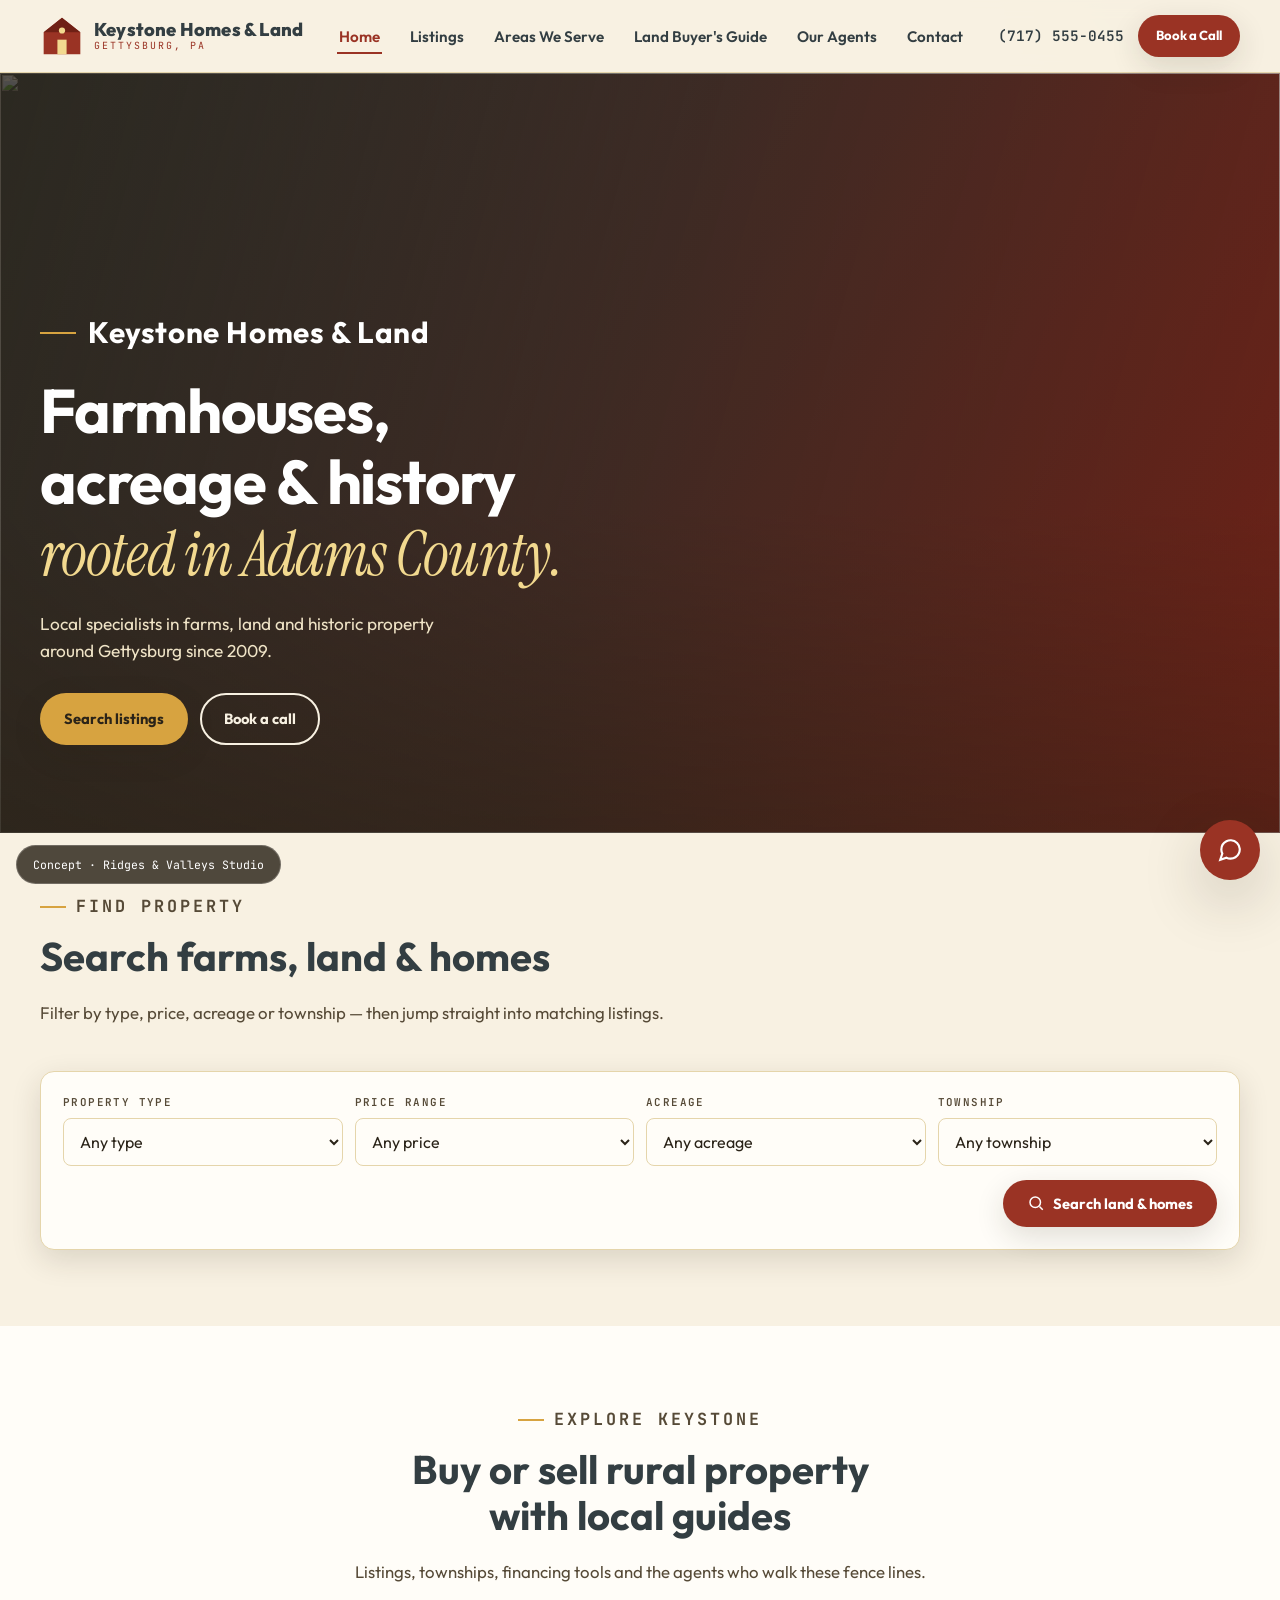
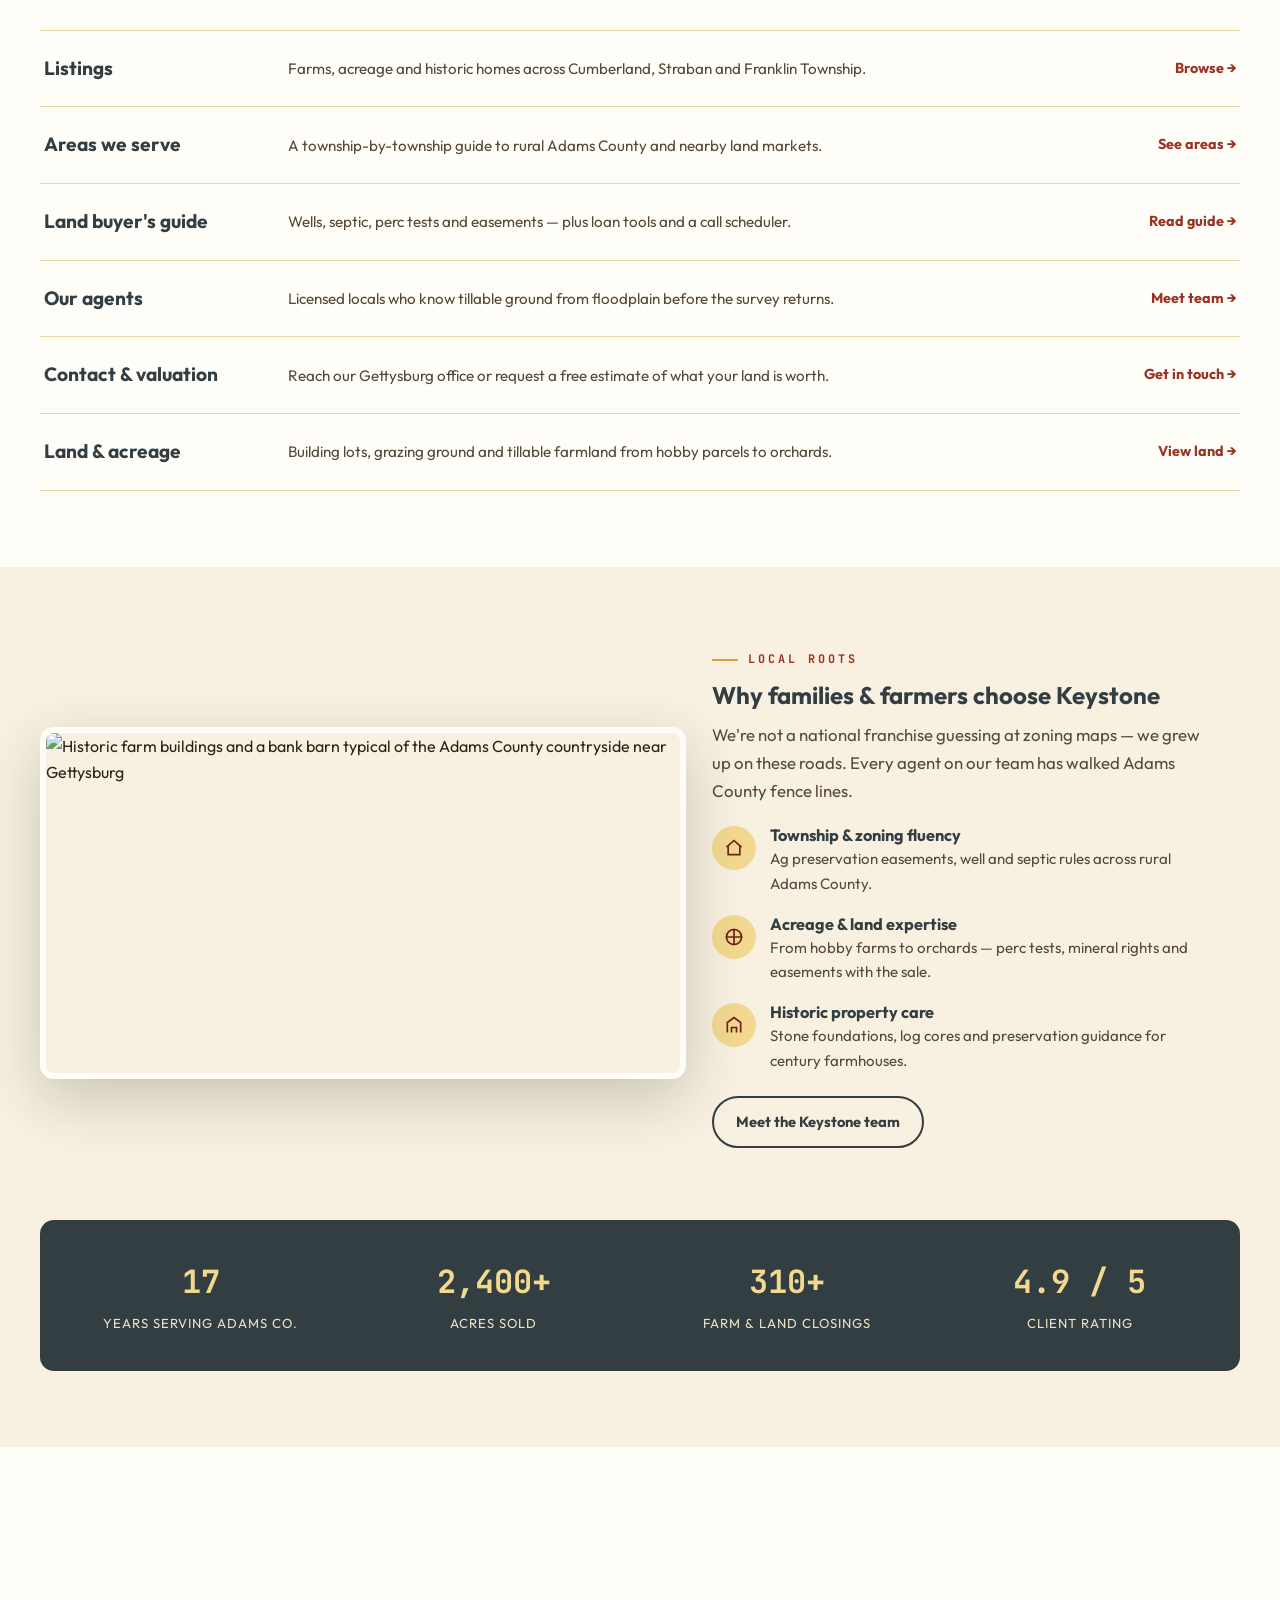
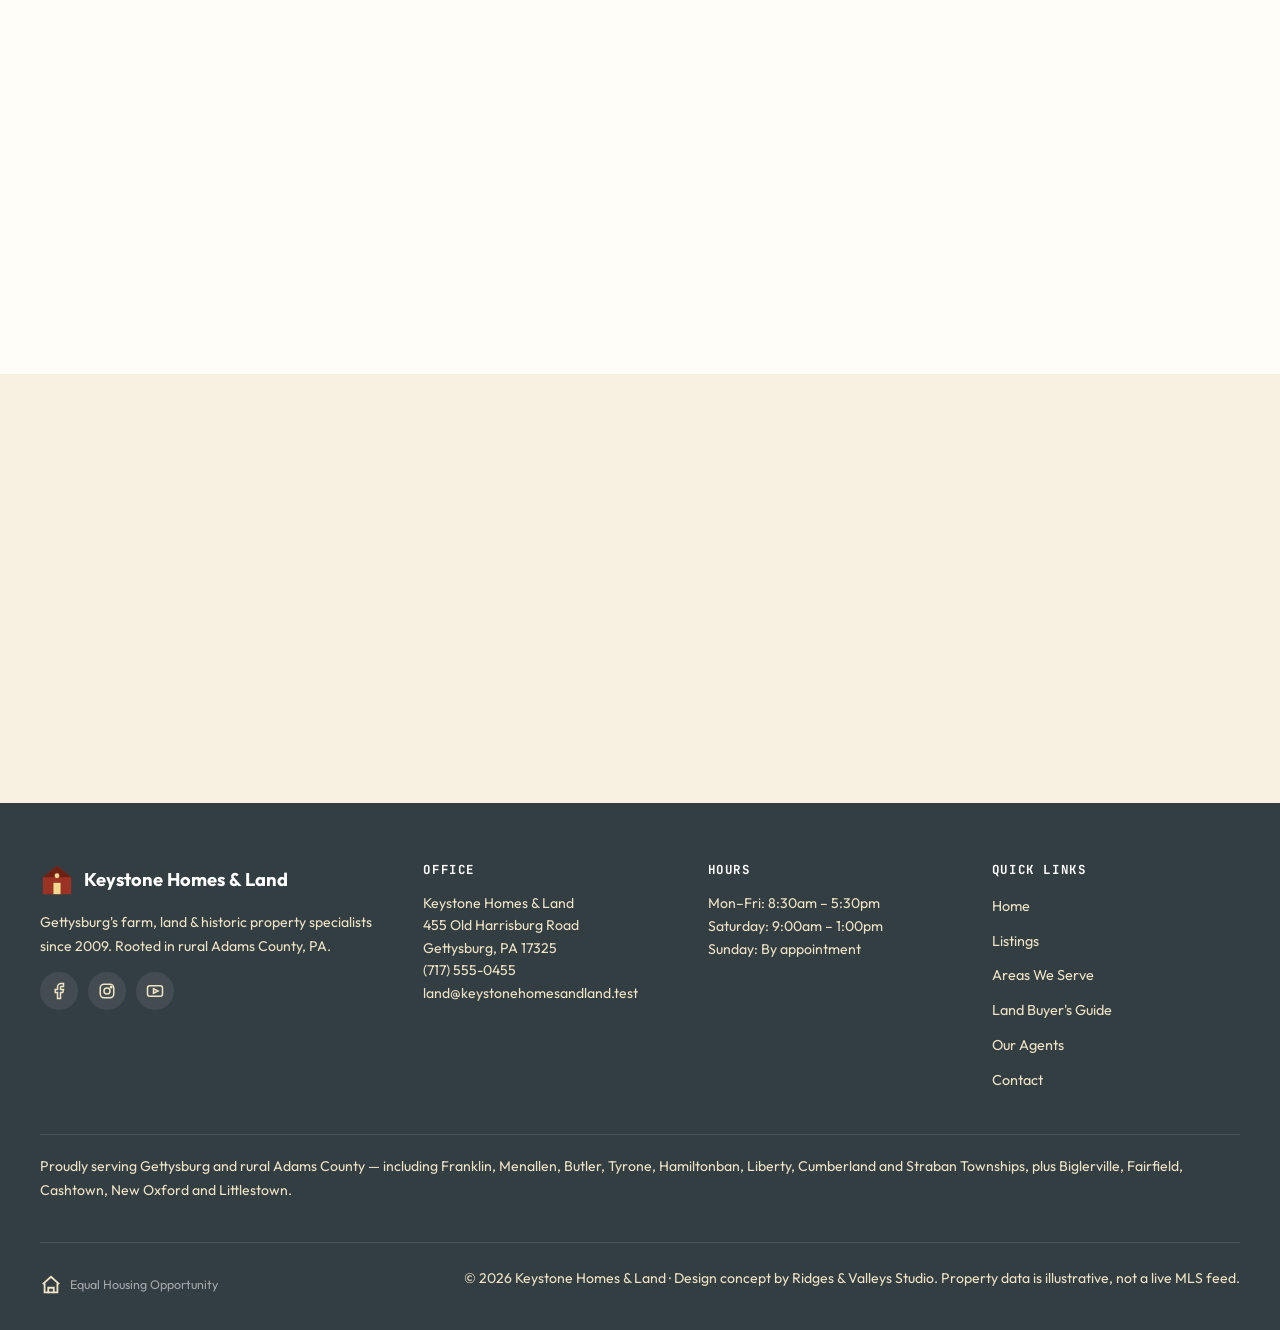
==== commit baa620ab: "Improve UX, SEO, accessibility, and load performance across the site Tighten the home hero to brand " ====
--- a/index.html
+++ b/index.html
@@ -5,16 +5,33 @@
 <meta name="viewport" content="width=device-width, initial-scale=1.0">
 <title>Keystone Homes &amp; Land | Farms &amp; Land in Gettysburg, PA</title>
 <meta name="description" content="Keystone Homes & Land helps families buy and sell farms, acreage, land and historic property in Gettysburg, PA and across Adams County. Local since 2009.">
-
-<link rel="canonical" href="https://matthummel-pa.github.io/realtor-keystone-homes-and-land-theme/index.html">
+<meta name="theme-color" content="#9a3324">
+<meta name="robots" content="index,follow,max-image-preview:large">
+<meta name="author" content="Keystone Homes & Land">
+
+<link rel="canonical" href="https://matthummel-pa.github.io/realtor-keystone-homes-and-land-theme/">
+
+<!-- Open Graph + Twitter: social previews for share links -->
 <meta property="og:type" content="website">
+<meta property="og:site_name" content="Keystone Homes & Land">
+<meta property="og:locale" content="en_US">
+<meta property="og:url" content="https://matthummel-pa.github.io/realtor-keystone-homes-and-land-theme/">
 <meta property="og:title" content="Keystone Homes & Land | Farms & Land in Gettysburg, PA">
 <meta property="og:description" content="Adams County's specialists in farms, acreage, land and historic property around Gettysburg, PA. Browse listings, tools and local guides.">
-
+<meta property="og:image" content="https://commons.wikimedia.org/wiki/Special:FilePath/Cumberland_Valley_Pennsylvania.jpg?width=1200">
+<meta name="twitter:card" content="summary_large_image">
+<meta name="twitter:title" content="Keystone Homes & Land | Farms & Land in Gettysburg, PA">
+<meta name="twitter:description" content="Adams County's specialists in farms, acreage, land and historic property around Gettysburg, PA.">
+<meta name="twitter:image" content="https://commons.wikimedia.org/wiki/Special:FilePath/Cumberland_Valley_Pennsylvania.jpg?width=1200">
+
+<!-- Fonts: only the weights we use (faster paint than loading full families) -->
 <link rel="preconnect" href="https://fonts.googleapis.com">
 <link rel="preconnect" href="https://fonts.gstatic.com" crossorigin>
-<link href="https://fonts.googleapis.com/css2?family=Outfit:wght@300;400;500;600;700;800&family=Instrument+Serif:ital@0;1&family=JetBrains+Mono:wght@400;500;600;700&display=swap" rel="stylesheet">
+<link href="https://fonts.googleapis.com/css2?family=Instrument+Serif:ital@0;1&family=JetBrains+Mono:wght@500&family=Outfit:wght@400;600;700&display=swap" rel="stylesheet">
 <link rel="stylesheet" href="styles.css">
+
+<!-- LCP: preload hero image so the first viewport paints sooner -->
+<link rel="preload" as="image" href="https://commons.wikimedia.org/wiki/Special:FilePath/Cumberland_Valley_Pennsylvania.jpg?width=1280" fetchpriority="high">
 
 <script type="application/ld+json">
 {
@@ -22,8 +39,8 @@
   "@type":"RealEstateAgent",
   "@id":"https://matthummel-pa.github.io/realtor-keystone-homes-and-land-theme/#agency",
   "name":"Keystone Homes & Land",
-  "url":"https://matthummel-pa.github.io/realtor-keystone-homes-and-land-theme/index.html",
-  "image":"https://matthummel-pa.github.io/realtor-keystone-homes-and-land-theme/preview.jpg",
+  "url":"https://matthummel-pa.github.io/realtor-keystone-homes-and-land-theme/",
+    "image":"https://commons.wikimedia.org/wiki/Special:FilePath/Cumberland_Valley_Pennsylvania.jpg?width=1200",
   "telephone":"+1-717-555-0455",
   "email":"land@keystonehomesandland.test",
   "priceRange":"$$",
@@ -54,11 +71,23 @@
   ]
 }
 </script>
+<script type="application/ld+json">
+{
+  "@context":"https://schema.org",
+  "@type":"WebSite",
+  "name":"Keystone Homes & Land",
+  "url":"https://matthummel-pa.github.io/realtor-keystone-homes-and-land-theme/",
+  "potentialAction":{
+    "@type":"SearchAction",
+    "target":"https://matthummel-pa.github.io/realtor-keystone-homes-and-land-theme/listings.html?type={search_term_string}",
+    "query-input":"required name=search_term_string"
+  }
+}
+</script>
 </head>
 <body>
 <a href="#main" class="skip-link">Skip to main content</a>
 
-<!-- ============================= HEADER ============================= -->
 <header class="site-header">
   <div class="header-inner">
     <a href="index.html" class="brand" aria-label="Keystone Homes & Land, home">
@@ -90,12 +119,12 @@
       <a class="btn btn-primary btn-sm" href="guide.html#schedule">Book a Call</a>
     </div>
 
-    <button class="hamburger" id="hamburgerBtn" aria-expanded="false" aria-controls="mobileNav" aria-label="Open menu">
+    <button type="button" class="hamburger" id="hamburgerBtn" aria-expanded="false" aria-controls="mobileNav" aria-label="Open menu">
       <span></span><span></span><span></span>
     </button>
   </div>
 
-  <nav class="mobile-nav" id="mobileNav" aria-label="Mobile">
+  <nav class="mobile-nav" id="mobileNav" aria-label="Mobile" hidden>
     <a href="index.html" class="is-active" aria-current="page">Home</a>
     <a href="listings.html">Listings</a>
     <a href="areas.html">Areas We Serve</a>
@@ -108,16 +137,43 @@
 </header>
 
 <main id="main">
-  <!-- ============================= HERO ============================= -->
-  <section class="hero" id="top">
-    <img class="hero-bg-photo" src="https://commons.wikimedia.org/wiki/Special:FilePath/Cumberland_Valley_Pennsylvania.jpg?width=1600" alt="" onerror="this.style.display='none'">
+  <!--
+    Hero composition (one job): brand + headline + short line + CTAs
+    over a full-bleed Adams County landscape. Search lives in the next section.
+  -->
+  <section class="hero" id="top" aria-labelledby="hero-heading">
+    <img
+      class="hero-bg-photo"
+      src="https://commons.wikimedia.org/wiki/Special:FilePath/Cumberland_Valley_Pennsylvania.jpg?width=1280"
+      width="1280"
+      height="720"
+      alt=""
+      decoding="async"
+      fetchpriority="high"
+    >
+    <div class="hero-veil" aria-hidden="true"></div>
     <div class="hero-inner">
-      <p class="hero-eyebrow">Adams County Land &amp; Farm Specialists</p>
-      <h1>Farmhouses, acreage &amp; history<br><em>rooted in Adams County.</em></h1>
-      <p class="hero-sub">From working farms in Franklin Township to historic brick homesteads near the Gettysburg battlefield, Keystone Homes &amp; Land has helped local families buy and sell rural property since 2009.</p>
-
-      <form class="hero-search" id="heroSearchForm" aria-label="Search listings">
-        <div class="hero-search-row">
+      <p class="hero-brand">Keystone Homes &amp; Land</p>
+      <h1 id="hero-heading">Farmhouses, acreage &amp; history <em>rooted in Adams County.</em></h1>
+      <p class="hero-sub">Local specialists in farms, land and historic property around Gettysburg since 2009.</p>
+      <div class="hero-cta">
+        <a class="btn btn-gold" href="#search">Search listings</a>
+        <a class="btn btn-outline light" href="guide.html#schedule">Book a call</a>
+      </div>
+    </div>
+  </section>
+
+  <!-- Search: interactive filter form (one job) — card chrome is intentional for the control surface -->
+  <section class="section search-band" id="search" aria-labelledby="search-heading">
+    <div class="wrap">
+      <header class="section-head left reveal">
+        <p class="eyebrow">Find property</p>
+        <h2 id="search-heading">Search farms, land &amp; homes</h2>
+        <p>Filter by type, price, acreage or township — then jump straight into matching listings.</p>
+      </header>
+
+      <form class="listing-search reveal" id="heroSearchForm" role="search" aria-label="Search listings">
+        <div class="listing-search-row">
           <div class="field">
             <label for="hsType">Property type</label>
             <select id="hsType" name="type">
@@ -158,177 +214,204 @@
             </select>
           </div>
         </div>
-        <div class="hero-search-actions">
+        <div class="listing-search-actions">
           <button type="submit" class="btn btn-primary">
             <svg width="18" height="18" viewBox="0 0 24 24" fill="none" stroke="currentColor" stroke-width="2" aria-hidden="true"><circle cx="11" cy="11" r="7"/><line x1="21" y1="21" x2="16.65" y2="16.65"/></svg>
-            Search Land &amp; Homes
+            Search land &amp; homes
           </button>
         </div>
       </form>
-
-      <div class="hero-stats">
-        <div class="hero-stat"><strong>17</strong><span>Years in Adams County</span></div>
-        <div class="hero-stat"><strong>2,400+</strong><span>Acres sold locally</span></div>
-        <div class="hero-stat"><strong>310+</strong><span>Farm &amp; land closings</span></div>
-        <div class="hero-stat"><strong>4.9★</strong><span>Average client rating</span></div>
-      </div>
     </div>
   </section>
 
-  <!-- ============================= TEASERS ============================= -->
-  <section class="section">
+  <!-- Explore: editorial links, not a card grid -->
+  <section class="section section-alt" aria-labelledby="explore-heading">
     <div class="wrap">
-      <div class="section-head reveal">
+      <header class="section-head reveal">
         <p class="eyebrow">Explore Keystone</p>
-        <h2>Everything you need to buy or sell rural property</h2>
-        <p>Browse current listings, learn the townships, run the numbers, and meet the agents who walk these Adams County fence lines every week.</p>
-      </div>
-      <div class="teaser-grid">
-        <a class="teaser reveal" href="listings.html">
-          <span class="icn"><svg viewBox="0 0 24 24" stroke-width="2"><path d="M3 21V9l9-6 9 6v12"/><path d="M9 21v-6h6v6"/></svg></span>
-          <h3>Listings</h3>
-          <p>Farms, acreage, land parcels and historic homes across Cumberland, Straban and Franklin Township — filter by type, price, acreage or township, or view them on the map.</p>
-          <span class="teaser-link">Browse listings →</span>
-        </a>
-        <a class="teaser reveal" href="areas.html">
-          <span class="icn"><svg viewBox="0 0 24 24" stroke-width="2"><path d="M21 10c0 7-9 13-9 13s-9-6-9-13a9 9 0 0118 0z"/><circle cx="12" cy="10" r="3"/></svg></span>
-          <h3>Areas We Serve</h3>
-          <p>A township-by-township guide to rural Adams County — Franklin, Menallen, Butler, Tyrone, Hamiltonban and Liberty — plus the nearby land markets we work in.</p>
-          <span class="teaser-link">See the areas →</span>
-        </a>
-        <a class="teaser reveal" href="guide.html">
-          <span class="icn"><svg viewBox="0 0 24 24" stroke-width="2"><path d="M4 19.5A2.5 2.5 0 016.5 17H20"/><path d="M6.5 2H20v20H6.5A2.5 2.5 0 014 19.5v-15A2.5 2.5 0 016.5 2z"/></svg></span>
-          <h3>Land Buyer's Guide</h3>
-          <p>Wells, septic, perc tests and easements explained — plus a land-loan estimator, a pre-qualification tool and a call scheduler to move from "just looking" to under contract.</p>
-          <span class="teaser-link">Read the guide →</span>
-        </a>
-        <a class="teaser reveal" href="agents.html">
-          <span class="icn"><svg viewBox="0 0 24 24" stroke-width="2"><path d="M17 21v-2a4 4 0 00-4-4H5a4 4 0 00-4 4v2"/><circle cx="9" cy="7" r="4"/><path d="M23 21v-2a4 4 0 00-3-3.87"/></svg></span>
-          <h3>Our Agents</h3>
-          <p>Meet the licensed local team — brokers and agents who grew up on these roads and know tillable ground from floodplain before the survey comes back.</p>
-          <span class="teaser-link">Meet the team →</span>
-        </a>
-        <a class="teaser reveal" href="contact.html">
-          <span class="icn"><svg viewBox="0 0 24 24" stroke-width="2"><path d="M22 16.92v3a2 2 0 01-2.18 2 19.79 19.79 0 01-8.63-3.07 19.5 19.5 0 01-6-6 19.79 19.79 0 01-3.07-8.67A2 2 0 014.11 2h3a2 2 0 012 1.72c.13.96.36 1.9.7 2.81a2 2 0 01-.45 2.11L8.09 9.91a16 16 0 006 6l1.27-1.27a2 2 0 012.11-.45c.9.34 1.85.57 2.81.7A2 2 0 0122 16.92z"/></svg></span>
-          <h3>Contact &amp; Valuation</h3>
-          <p>Reach our Old Harrisburg Road office in Gettysburg — or get a free, no-obligation estimate of what your farm or land is worth in today's market.</p>
-          <span class="teaser-link">Get in touch →</span>
-        </a>
-        <a class="teaser reveal" href="listings.html?type=land">
-          <span class="icn"><svg viewBox="0 0 24 24" stroke-width="2"><path d="M4 4l7 7M4 4h5M4 4v5"/><path d="M20 20l-7-7M20 20h-5M20 20v-5"/></svg></span>
-          <h3>Land &amp; Acreage</h3>
-          <p>Building lots, grazing ground and tillable farmland from 5-acre homesites to 60-acre orchards. Jump straight to the land parcels currently on the market.</p>
-          <span class="teaser-link">View land parcels →</span>
-        </a>
-      </div>
+        <h2 id="explore-heading">Buy or sell rural property with local guides</h2>
+        <p>Listings, townships, financing tools and the agents who walk these fence lines.</p>
+      </header>
+
+      <ul class="explore-list">
+        <li class="reveal">
+          <a href="listings.html">
+            <span class="explore-label">Listings</span>
+            <span class="explore-copy">Farms, acreage and historic homes across Cumberland, Straban and Franklin Township.</span>
+            <span class="explore-cta" aria-hidden="true">Browse →</span>
+          </a>
+        </li>
+        <li class="reveal">
+          <a href="areas.html">
+            <span class="explore-label">Areas we serve</span>
+            <span class="explore-copy">A township-by-township guide to rural Adams County and nearby land markets.</span>
+            <span class="explore-cta" aria-hidden="true">See areas →</span>
+          </a>
+        </li>
+        <li class="reveal">
+          <a href="guide.html">
+            <span class="explore-label">Land buyer's guide</span>
+            <span class="explore-copy">Wells, septic, perc tests and easements — plus loan tools and a call scheduler.</span>
+            <span class="explore-cta" aria-hidden="true">Read guide →</span>
+          </a>
+        </li>
+        <li class="reveal">
+          <a href="agents.html">
+            <span class="explore-label">Our agents</span>
+            <span class="explore-copy">Licensed locals who know tillable ground from floodplain before the survey returns.</span>
+            <span class="explore-cta" aria-hidden="true">Meet team →</span>
+          </a>
+        </li>
+        <li class="reveal">
+          <a href="contact.html">
+            <span class="explore-label">Contact &amp; valuation</span>
+            <span class="explore-copy">Reach our Gettysburg office or request a free estimate of what your land is worth.</span>
+            <span class="explore-cta" aria-hidden="true">Get in touch →</span>
+          </a>
+        </li>
+        <li class="reveal">
+          <a href="listings.html?type=land">
+            <span class="explore-label">Land &amp; acreage</span>
+            <span class="explore-copy">Building lots, grazing ground and tillable farmland from hobby parcels to orchards.</span>
+            <span class="explore-cta" aria-hidden="true">View land →</span>
+          </a>
+        </li>
+      </ul>
     </div>
   </section>
 
-  <!-- ============================= WHY KEYSTONE (condensed) ============================= -->
-  <section class="section section-alt">
+  <!-- Why Keystone: story + proof (stats live here, not in the hero) -->
+  <section class="section" aria-labelledby="why-heading">
     <div class="wrap">
       <div class="why-grid reveal">
+        <figure class="why-photo">
+          <img
+            src="https://commons.wikimedia.org/wiki/Special:FilePath/Gettysburg,_Wentz_farm_bildings.jpg?width=1024"
+            width="1024"
+            height="680"
+            alt="Historic farm buildings and a bank barn typical of the Adams County countryside near Gettysburg"
+            loading="lazy"
+            decoding="async"
+          >
+        </figure>
         <div>
-          <div class="why-photo">
-            <img src="https://commons.wikimedia.org/wiki/Special:FilePath/Gettysburg,_Wentz_farm_bildings.jpg?width=1600" alt="Historic farm buildings and a bank barn typical of the Adams County countryside near Gettysburg" onerror="this.style.display='none'">
-          </div>
+          <p class="eyebrow">Local roots</p>
+          <h2 id="why-heading">Why families &amp; farmers choose Keystone</h2>
+          <p class="lede">We're not a national franchise guessing at zoning maps — we grew up on these roads. Every agent on our team has walked Adams County fence lines.</p>
+          <ul class="why-list">
+            <li class="why-item">
+              <span class="icn" aria-hidden="true"><svg width="20" height="20" viewBox="0 0 24 24" fill="none" stroke="currentColor" stroke-width="2"><path d="M3 11l9-8 9 8"/><path d="M5 10v10h14V10"/></svg></span>
+              <div>
+                <h3>Township &amp; zoning fluency</h3>
+                <p>Ag preservation easements, well and septic rules across rural Adams County.</p>
+              </div>
+            </li>
+            <li class="why-item">
+              <span class="icn" aria-hidden="true"><svg width="20" height="20" viewBox="0 0 24 24" fill="none" stroke="currentColor" stroke-width="2"><path d="M12 2v20M2 12h20"/><circle cx="12" cy="12" r="9"/></svg></span>
+              <div>
+                <h3>Acreage &amp; land expertise</h3>
+                <p>From hobby farms to orchards — perc tests, mineral rights and easements with the sale.</p>
+              </div>
+            </li>
+            <li class="why-item">
+              <span class="icn" aria-hidden="true"><svg width="20" height="20" viewBox="0 0 24 24" fill="none" stroke="currentColor" stroke-width="2"><path d="M4 21V9l8-6 8 6v12"/><path d="M9 21v-6h6v6"/></svg></span>
+              <div>
+                <h3>Historic property care</h3>
+                <p>Stone foundations, log cores and preservation guidance for century farmhouses.</p>
+              </div>
+            </li>
+          </ul>
+          <p class="why-actions"><a class="btn btn-outline" href="agents.html">Meet the Keystone team</a></p>
         </div>
-        <div>
-          <p class="eyebrow">Local Roots</p>
-          <h2>Why families &amp; farmers choose Keystone</h2>
-          <p style="color:var(--ink-soft);">We're not a national franchise guessing at zoning maps — we grew up on these roads. Every agent on our team has walked the fence lines of Adams County, and we know the difference between tillable ground and a floodplain before the survey ever comes back.</p>
-          <div class="why-list">
-            <div class="why-item">
-              <span class="icn"><svg width="20" height="20" viewBox="0 0 24 24" fill="none" stroke="currentColor" stroke-width="2"><path d="M3 11l9-8 9 8"/><path d="M5 10v10h14V10"/></svg></span>
-              <div><h4>Township &amp; zoning fluency</h4><p>We know township zoning, ag preservation easements, and well/septic requirements across rural Adams County inside and out.</p></div>
-            </div>
-            <div class="why-item">
-              <span class="icn"><svg width="20" height="20" viewBox="0 0 24 24" fill="none" stroke="currentColor" stroke-width="2"><path d="M12 2v20M2 12h20"/><circle cx="12" cy="12" r="9"/></svg></span>
-              <div><h4>Acreage &amp; land expertise</h4><p>From 5-acre hobby farms to 60-acre orchards, we handle perc tests, mineral rights and easements alongside the sale.</p></div>
-            </div>
-            <div class="why-item">
-              <span class="icn"><svg width="20" height="20" viewBox="0 0 24 24" fill="none" stroke="currentColor" stroke-width="2"><path d="M4 21V9l8-6 8 6v12"/><path d="M9 21v-6h6v6"/></svg></span>
-              <div><h4>Historic property care</h4><p>Century farmhouses need buyers and paperwork that understand stone foundations, log cores, and preservation guidance.</p></div>
-            </div>
-          </div>
-          <p style="margin-top:22px;"><a class="btn btn-outline" href="agents.html">Meet the Keystone team</a></p>
-        </div>
-      </div>
-
-      <div class="stat-strip reveal">
-        <div><strong>17</strong><span>Years Serving Adams Co.</span></div>
-        <div><strong>2,400+</strong><span>Acres Sold</span></div>
-        <div><strong>310+</strong><span>Farm &amp; Land Closings</span></div>
-        <div><strong>4.9 / 5</strong><span>Client Rating</span></div>
-      </div>
+      </div>
+
+      <ul class="stat-strip reveal" aria-label="Keystone at a glance">
+        <li><strong>17</strong><span>Years serving Adams Co.</span></li>
+        <li><strong>2,400+</strong><span>Acres sold</span></li>
+        <li><strong>310+</strong><span>Farm &amp; land closings</span></li>
+        <li><strong>4.9 / 5</strong><span>Client rating</span></li>
+      </ul>
     </div>
   </section>
 
-  <!-- ============================= TESTIMONIALS (condensed) ============================= -->
-  <section class="section">
+  <!-- Social proof: semantic blockquotes, light chrome -->
+  <section class="section section-alt" aria-labelledby="stories-heading">
     <div class="wrap">
-      <div class="section-head reveal">
-        <p class="eyebrow">Client Stories</p>
-        <h2>What Adams County families say</h2>
+      <header class="section-head reveal">
+        <p class="eyebrow">Client stories</p>
+        <h2 id="stories-heading">What Adams County families say</h2>
         <p>Illustrative sample reviews shown for this concept design.</p>
-      </div>
+      </header>
+
       <div class="testi-grid reveal">
-        <div class="testi-card">
+        <figure class="testi">
           <div class="stars" aria-label="5 out of 5 stars">
-            <svg viewBox="0 0 20 20"><path d="M10 1l2.6 6.2 6.4.5-5 4.4 1.6 6.4L10 15.8 4.4 18.5 6 12.1 1 7.7l6.4-.5z"/></svg>
-            <svg viewBox="0 0 20 20"><path d="M10 1l2.6 6.2 6.4.5-5 4.4 1.6 6.4L10 15.8 4.4 18.5 6 12.1 1 7.7l6.4-.5z"/></svg>
-            <svg viewBox="0 0 20 20"><path d="M10 1l2.6 6.2 6.4.5-5 4.4 1.6 6.4L10 15.8 4.4 18.5 6 12.1 1 7.7l6.4-.5z"/></svg>
-            <svg viewBox="0 0 20 20"><path d="M10 1l2.6 6.2 6.4.5-5 4.4 1.6 6.4L10 15.8 4.4 18.5 6 12.1 1 7.7l6.4-.5z"/></svg>
-            <svg viewBox="0 0 20 20"><path d="M10 1l2.6 6.2 6.4.5-5 4.4 1.6 6.4L10 15.8 4.4 18.5 6 12.1 1 7.7l6.4-.5z"/></svg>
-          </div>
-          <p class="testi-quote">"Dale knew our 22 acres had a wet corner before the perc test even came back. Saved us months of back and forth."</p>
-          <p class="testi-name">Carl &amp; Beth S.</p>
-          <p class="testi-loc">Franklin Township</p>
-        </div>
-        <div class="testi-card">
+            <svg viewBox="0 0 20 20" aria-hidden="true"><path d="M10 1l2.6 6.2 6.4.5-5 4.4 1.6 6.4L10 15.8 4.4 18.5 6 12.1 1 7.7l6.4-.5z"/></svg>
+            <svg viewBox="0 0 20 20" aria-hidden="true"><path d="M10 1l2.6 6.2 6.4.5-5 4.4 1.6 6.4L10 15.8 4.4 18.5 6 12.1 1 7.7l6.4-.5z"/></svg>
+            <svg viewBox="0 0 20 20" aria-hidden="true"><path d="M10 1l2.6 6.2 6.4.5-5 4.4 1.6 6.4L10 15.8 4.4 18.5 6 12.1 1 7.7l6.4-.5z"/></svg>
+            <svg viewBox="0 0 20 20" aria-hidden="true"><path d="M10 1l2.6 6.2 6.4.5-5 4.4 1.6 6.4L10 15.8 4.4 18.5 6 12.1 1 7.7l6.4-.5z"/></svg>
+            <svg viewBox="0 0 20 20" aria-hidden="true"><path d="M10 1l2.6 6.2 6.4.5-5 4.4 1.6 6.4L10 15.8 4.4 18.5 6 12.1 1 7.7l6.4-.5z"/></svg>
+          </div>
+          <blockquote>
+            <p>“Dale knew our 22 acres had a wet corner before the perc test even came back. Saved us months of back and forth.”</p>
+          </blockquote>
+          <figcaption>
+            <span class="testi-name">Carl &amp; Beth S.</span>
+            <span class="testi-loc">Franklin Township</span>
+          </figcaption>
+        </figure>
+
+        <figure class="testi">
           <div class="stars" aria-label="5 out of 5 stars">
-            <svg viewBox="0 0 20 20"><path d="M10 1l2.6 6.2 6.4.5-5 4.4 1.6 6.4L10 15.8 4.4 18.5 6 12.1 1 7.7l6.4-.5z"/></svg>
-            <svg viewBox="0 0 20 20"><path d="M10 1l2.6 6.2 6.4.5-5 4.4 1.6 6.4L10 15.8 4.4 18.5 6 12.1 1 7.7l6.4-.5z"/></svg>
-            <svg viewBox="0 0 20 20"><path d="M10 1l2.6 6.2 6.4.5-5 4.4 1.6 6.4L10 15.8 4.4 18.5 6 12.1 1 7.7l6.4-.5z"/></svg>
-            <svg viewBox="0 0 20 20"><path d="M10 1l2.6 6.2 6.4.5-5 4.4 1.6 6.4L10 15.8 4.4 18.5 6 12.1 1 7.7l6.4-.5z"/></svg>
-            <svg viewBox="0 0 20 20"><path d="M10 1l2.6 6.2 6.4.5-5 4.4 1.6 6.4L10 15.8 4.4 18.5 6 12.1 1 7.7l6.4-.5z"/></svg>
-          </div>
-          <p class="testi-quote">"Renee walked us through what it actually takes to renovate a stone farmhouse. She didn't sugarcoat it, and we're grateful."</p>
-          <p class="testi-name">Melissa H.</p>
-          <p class="testi-loc">Cumberland Township</p>
-        </div>
-        <div class="testi-card">
+            <svg viewBox="0 0 20 20" aria-hidden="true"><path d="M10 1l2.6 6.2 6.4.5-5 4.4 1.6 6.4L10 15.8 4.4 18.5 6 12.1 1 7.7l6.4-.5z"/></svg>
+            <svg viewBox="0 0 20 20" aria-hidden="true"><path d="M10 1l2.6 6.2 6.4.5-5 4.4 1.6 6.4L10 15.8 4.4 18.5 6 12.1 1 7.7l6.4-.5z"/></svg>
+            <svg viewBox="0 0 20 20" aria-hidden="true"><path d="M10 1l2.6 6.2 6.4.5-5 4.4 1.6 6.4L10 15.8 4.4 18.5 6 12.1 1 7.7l6.4-.5z"/></svg>
+            <svg viewBox="0 0 20 20" aria-hidden="true"><path d="M10 1l2.6 6.2 6.4.5-5 4.4 1.6 6.4L10 15.8 4.4 18.5 6 12.1 1 7.7l6.4-.5z"/></svg>
+            <svg viewBox="0 0 20 20" aria-hidden="true"><path d="M10 1l2.6 6.2 6.4.5-5 4.4 1.6 6.4L10 15.8 4.4 18.5 6 12.1 1 7.7l6.4-.5z"/></svg>
+          </div>
+          <blockquote>
+            <p>“Renee walked us through what it actually takes to renovate a stone farmhouse. She didn't sugarcoat it, and we're grateful.”</p>
+          </blockquote>
+          <figcaption>
+            <span class="testi-name">Melissa H.</span>
+            <span class="testi-loc">Cumberland Township</span>
+          </figcaption>
+        </figure>
+
+        <figure class="testi">
           <div class="stars" aria-label="5 out of 5 stars">
-            <svg viewBox="0 0 20 20"><path d="M10 1l2.6 6.2 6.4.5-5 4.4 1.6 6.4L10 15.8 4.4 18.5 6 12.1 1 7.7l6.4-.5z"/></svg>
-            <svg viewBox="0 0 20 20"><path d="M10 1l2.6 6.2 6.4.5-5 4.4 1.6 6.4L10 15.8 4.4 18.5 6 12.1 1 7.7l6.4-.5z"/></svg>
-            <svg viewBox="0 0 20 20"><path d="M10 1l2.6 6.2 6.4.5-5 4.4 1.6 6.4L10 15.8 4.4 18.5 6 12.1 1 7.7l6.4-.5z"/></svg>
-            <svg viewBox="0 0 20 20"><path d="M10 1l2.6 6.2 6.4.5-5 4.4 1.6 6.4L10 15.8 4.4 18.5 6 12.1 1 7.7l6.4-.5z"/></svg>
-            <svg viewBox="0 0 20 20"><path d="M10 1l2.6 6.2 6.4.5-5 4.4 1.6 6.4L10 15.8 4.4 18.5 6 12.1 1 7.7l6.4-.5z"/></svg>
-          </div>
-          <p class="testi-quote">"Trey answered every first-time-buyer question about wells and easements without making us feel dumb. 12 acres later, we're home."</p>
-          <p class="testi-name">Anthony &amp; Priya N.</p>
-          <p class="testi-loc">Straban Township</p>
-        </div>
+            <svg viewBox="0 0 20 20" aria-hidden="true"><path d="M10 1l2.6 6.2 6.4.5-5 4.4 1.6 6.4L10 15.8 4.4 18.5 6 12.1 1 7.7l6.4-.5z"/></svg>
+            <svg viewBox="0 0 20 20" aria-hidden="true"><path d="M10 1l2.6 6.2 6.4.5-5 4.4 1.6 6.4L10 15.8 4.4 18.5 6 12.1 1 7.7l6.4-.5z"/></svg>
+            <svg viewBox="0 0 20 20" aria-hidden="true"><path d="M10 1l2.6 6.2 6.4.5-5 4.4 1.6 6.4L10 15.8 4.4 18.5 6 12.1 1 7.7l6.4-.5z"/></svg>
+            <svg viewBox="0 0 20 20" aria-hidden="true"><path d="M10 1l2.6 6.2 6.4.5-5 4.4 1.6 6.4L10 15.8 4.4 18.5 6 12.1 1 7.7l6.4-.5z"/></svg>
+            <svg viewBox="0 0 20 20" aria-hidden="true"><path d="M10 1l2.6 6.2 6.4.5-5 4.4 1.6 6.4L10 15.8 4.4 18.5 6 12.1 1 7.7l6.4-.5z"/></svg>
+          </div>
+          <blockquote>
+            <p>“Trey answered every first-time-buyer question about wells and easements without making us feel dumb. 12 acres later, we're home.”</p>
+          </blockquote>
+          <figcaption>
+            <span class="testi-name">Anthony &amp; Priya N.</span>
+            <span class="testi-loc">Straban Township</span>
+          </figcaption>
+        </figure>
       </div>
     </div>
   </section>
 
-  <!-- ============================= CTA BAND ============================= -->
-  <section class="section section-alt">
+  <section class="section" aria-labelledby="cta-heading">
     <div class="wrap">
       <div class="cta-band reveal">
-        <h2>Looking for land around Gettysburg?</h2>
-        <p>Whether you're buying your first few acres in Adams County or ready to sell the family farm, a Keystone agent can walk the ground with you. Book a no-pressure call today.</p>
+        <h2 id="cta-heading">Looking for land around Gettysburg?</h2>
+        <p>Whether you're buying your first few acres or ready to sell the family farm, a Keystone agent can walk the ground with you.</p>
         <div class="cta-actions">
-          <a class="btn btn-gold" href="guide.html#schedule">Book a Call</a>
-          <a class="btn btn-outline light" href="listings.html">Browse Listings</a>
+          <a class="btn btn-gold" href="guide.html#schedule">Book a call</a>
+          <a class="btn btn-outline light" href="listings.html">Browse listings</a>
         </div>
       </div>
     </div>
   </section>
 </main>
 
-<!-- ============================= FOOTER (SHARED) ============================= -->
 <footer class="site-footer">
   <div class="wrap">
     <div class="footer-grid">
@@ -343,14 +426,14 @@
           <strong>Keystone Homes &amp; Land</strong>
         </div>
         <p>Gettysburg's farm, land &amp; historic property specialists since 2009. Rooted in rural Adams County, PA.</p>
-        <div class="social-row">
-          <a href="#" aria-label="Keystone Homes & Land on Facebook"><svg viewBox="0 0 24 24" fill="none" stroke="currentColor" stroke-width="2"><path d="M18 2h-3a5 5 0 00-5 5v3H7v4h3v8h4v-8h3l1-4h-4V7a1 1 0 011-1h3z"/></svg></a>
-          <a href="#" aria-label="Keystone Homes & Land on Instagram"><svg viewBox="0 0 24 24" fill="none" stroke="currentColor" stroke-width="2"><rect x="3" y="3" width="18" height="18" rx="5"/><circle cx="12" cy="12" r="4"/><circle cx="17.5" cy="6.5" r="1"/></svg></a>
-          <a href="#" aria-label="Keystone Homes & Land on YouTube"><svg viewBox="0 0 24 24" fill="none" stroke="currentColor" stroke-width="2"><rect x="2" y="5" width="20" height="14" rx="3"/><path d="M10 9l6 3-6 3z"/></svg></a>
-        </div>
+        <nav class="social-row" aria-label="Social media">
+          <a href="#" aria-label="Keystone Homes & Land on Facebook"><svg viewBox="0 0 24 24" fill="none" stroke="currentColor" stroke-width="2" aria-hidden="true"><path d="M18 2h-3a5 5 0 00-5 5v3H7v4h3v8h4v-8h3l1-4h-4V7a1 1 0 011-1h3z"/></svg></a>
+          <a href="#" aria-label="Keystone Homes & Land on Instagram"><svg viewBox="0 0 24 24" fill="none" stroke="currentColor" stroke-width="2" aria-hidden="true"><rect x="3" y="3" width="18" height="18" rx="5"/><circle cx="12" cy="12" r="4"/><circle cx="17.5" cy="6.5" r="1"/></svg></a>
+          <a href="#" aria-label="Keystone Homes & Land on YouTube"><svg viewBox="0 0 24 24" fill="none" stroke="currentColor" stroke-width="2" aria-hidden="true"><rect x="2" y="5" width="20" height="14" rx="3"/><path d="M10 9l6 3-6 3z"/></svg></a>
+        </nav>
       </div>
       <div>
-        <h5>Office</h5>
+        <h2 class="footer-heading">Office</h2>
         <address>
           Keystone Homes &amp; Land<br>
           455 Old Harrisburg Road<br>
@@ -360,11 +443,11 @@
         </address>
       </div>
       <div>
-        <h5>Hours</h5>
+        <h2 class="footer-heading">Hours</h2>
         <p>Mon–Fri: 8:30am – 5:30pm<br>Saturday: 9:00am – 1:00pm<br>Sunday: By appointment</p>
       </div>
-      <div>
-        <h5>Quick Links</h5>
+      <nav aria-labelledby="footer-links-heading">
+        <h2 class="footer-heading" id="footer-links-heading">Quick links</h2>
         <ul class="footer-links">
           <li><a href="index.html">Home</a></li>
           <li><a href="listings.html">Listings</a></li>
@@ -373,7 +456,7 @@
           <li><a href="agents.html">Our Agents</a></li>
           <li><a href="contact.html">Contact</a></li>
         </ul>
-      </div>
+      </nav>
     </div>
     <p class="footer-service-area">Proudly serving Gettysburg and rural Adams County — including Franklin, Menallen, Butler, Tyrone, Hamiltonban, Liberty, Cumberland and Straban Townships, plus Biglerville, Fairfield, Cashtown, New Oxford and Littlestown.</p>
     <div class="footer-bottom">
@@ -386,18 +469,21 @@
   </div>
 </footer>
 
-<!-- ============================= CHAT WIDGET (SHARED) ============================= -->
-<button class="chat-fab" id="chatFab" aria-label="Open chat assistant" aria-expanded="false" aria-controls="chatWidget">
-  <svg viewBox="0 0 24 24" stroke-width="2"><path d="M21 11.5a8.38 8.38 0 01-.9 3.8 8.5 8.5 0 01-7.6 4.7 8.38 8.38 0 01-3.8-.9L3 21l1.9-5.7a8.38 8.38 0 01-.9-3.8 8.5 8.5 0 014.7-7.6 8.38 8.38 0 013.8-.9h.5a8.48 8.48 0 018 8v.5z"/></svg>
+<!-- Concept chat: progressive enhancement; hidden until opened -->
+<button type="button" class="chat-fab" id="chatFab" aria-label="Open chat assistant" aria-expanded="false" aria-controls="chatWidget">
+  <svg viewBox="0 0 24 24" stroke-width="2" aria-hidden="true"><path d="M21 11.5a8.38 8.38 0 01-.9 3.8 8.5 8.5 0 01-7.6 4.7 8.38 8.38 0 01-3.8-.9L3 21l1.9-5.7a8.38 8.38 0 01-.9-3.8 8.5 8.5 0 014.7-7.6 8.38 8.38 0 013.8-.9h.5a8.48 8.48 0 018 8v.5z"/></svg>
 </button>
-<div class="chat-widget" id="chatWidget" role="dialog" aria-label="Keystone chat assistant" aria-hidden="true">
+<div class="chat-widget" id="chatWidget" role="dialog" aria-modal="true" aria-labelledby="chatTitle" aria-hidden="true" hidden>
   <div class="chat-head">
-    <div><strong>Keystone Assistant</strong><br><span>Usually replies in minutes</span></div>
-    <button class="chat-close" id="chatCloseBtn" aria-label="Close chat">
-      <svg width="16" height="16" viewBox="0 0 24 24" fill="none" stroke="currentColor" stroke-width="2"><line x1="18" y1="6" x2="6" y2="18"/><line x1="6" y1="6" x2="18" y2="18"/></svg>
+    <div>
+      <strong id="chatTitle">Keystone Assistant</strong><br>
+      <span>Usually replies in minutes</span>
+    </div>
+    <button type="button" class="chat-close" id="chatCloseBtn" aria-label="Close chat">
+      <svg width="16" height="16" viewBox="0 0 24 24" fill="none" stroke="currentColor" stroke-width="2" aria-hidden="true"><line x1="18" y1="6" x2="6" y2="18"/><line x1="6" y1="6" x2="18" y2="18"/></svg>
     </button>
   </div>
-  <div class="chat-body" id="chatBody">
+  <div class="chat-body" id="chatBody" aria-live="polite" aria-relevant="additions">
     <div class="chat-msg bot">Hi! I'm the Keystone concept assistant. Ask me about listings, financing, or booking a tour.</div>
   </div>
   <div class="chat-quick" id="chatQuick">
@@ -408,11 +494,11 @@
   </div>
 </div>
 
-<a href="#" class="concept-badge">Concept · Ridges &amp; Valleys Studio</a>
+<a href="https://ridgesandvalleys.com" class="concept-badge" rel="noopener">Concept · Ridges &amp; Valleys Studio</a>
 
 <script src="main.js" defer></script>
 <script>
-/* Home hero search -> Listings page with query params */
+/* Home search → listings with query params (keeps URL shareable / bookmarkable) */
 (function(){
   var form = document.getElementById("heroSearchForm");
   if(!form) return;
@@ -421,7 +507,9 @@
     var params = new URLSearchParams();
     var map = {hsType:"type", hsPrice:"price", hsAcreage:"acreage", hsTownship:"township"};
     Object.keys(map).forEach(function(id){
-      var v = document.getElementById(id).value;
+      var el = document.getElementById(id);
+      if(!el) return;
+      var v = el.value;
       if(v && v !== "all") params.set(map[id], v);
     });
     var qs = params.toString();
--- a/styles.css
+++ b/styles.css
@@ -1,4 +1,5 @@
-/* ============================= VARIABLES ============================= */
+/* ============================= DESIGN TOKENS ============================= */
+/* Barn-red / wheat / cream system mirrors the Keystone brand mark. */
 :root{
   --barn-red:#9a3324;
   --barn-red-dark:#6f2015;
@@ -19,15 +20,17 @@
   --shadow-lg:0 20px 60px rgba(42,35,24,.22);
   --radius:14px;
   --radius-sm:8px;
-  --ff-head:'Outfit',sans-serif;
-  --ff-body:'Outfit',sans-serif;
-  --ff-serif:'Instrument Serif',serif;
-  --ff-mono:'JetBrains Mono',monospace;
+  --ff-head:'Outfit',system-ui,sans-serif;
+  --ff-body:'Outfit',system-ui,sans-serif;
+  --ff-serif:'Instrument Serif',Georgia,serif;
+  --ff-mono:'JetBrains Mono',ui-monospace,monospace;
   --maxw:1240px;
+  --header-h:72px;
+  --ease-out:cubic-bezier(.22,1,.36,1);
 }
 
 *,*::before,*::after{box-sizing:border-box;}
-html{scroll-behavior:smooth;}
+html{scroll-behavior:smooth;scroll-padding-top:calc(var(--header-h) + 12px);}
 @media(prefers-reduced-motion:reduce){
   html{scroll-behavior:auto;}
   *,*::before,*::after{animation-duration:.001ms !important;animation-iteration-count:1 !important;transition-duration:.001ms !important;scroll-behavior:auto !important;}
@@ -35,26 +38,36 @@
 body{
   margin:0;
   font-family:var(--ff-body);
-  background:var(--cream);
+  font-weight:400;
+  background:
+    radial-gradient(1200px 500px at 10% -10%,rgba(242,217,143,.35),transparent 60%),
+    radial-gradient(900px 420px at 100% 0%,rgba(154,51,36,.08),transparent 55%),
+    var(--cream);
   color:var(--ink);
-  line-height:1.6;
+  line-height:1.65;
   -webkit-font-smoothing:antialiased;
-}
-img{max-width:100%;display:block;}
+  text-rendering:optimizeLegibility;
+}
+img{max-width:100%;height:auto;display:block;}
 a{color:inherit;}
-h1,h2,h3,h4{font-family:var(--ff-head);margin:0 0 .5em;line-height:1.15;font-weight:700;color:var(--slate-dark);}
-p{margin:0 0 1em;}
+h1,h2,h3,h4{font-family:var(--ff-head);margin:0 0 .5em;line-height:1.15;font-weight:700;color:var(--slate-dark);text-wrap:balance;}
+p{margin:0 0 1em;text-wrap:pretty;}
 ul{margin:0;padding:0;list-style:none;}
 button{font-family:inherit;cursor:pointer;}
-input,select,textarea{font-family:inherit;}
+input,select,textarea{font-family:inherit;font-size:1rem;} /* 16px+ avoids iOS zoom on focus */
 
 .wrap{max-width:var(--maxw);margin:0 auto;padding:0 20px;}
+.lede{color:var(--ink-soft);font-size:1.05rem;max-width:46ch;}
 
 :focus-visible{
   outline:3px solid var(--barn-red);
   outline-offset:3px;
   border-radius:4px;
 }
+
+/* Soften non-essential paint work below the fold */
+.section{content-visibility:auto;contain-intrinsic-size:1px 720px;padding:76px 0;}
+.hero,.search-band{content-visibility:visible;}
 
 /* skip link */
 .skip-link{
@@ -150,7 +163,9 @@
   background:var(--white);border-bottom:1px solid var(--cream-darker);
   padding:10px 20px 20px;
 }
-.mobile-nav.open{display:flex;}
+.mobile-nav.open,
+.mobile-nav:not([hidden]){display:flex;}
+.mobile-nav[hidden]{display:none !important;}
 .mobile-nav a{
   display:block;padding:12px 4px;text-decoration:none;font-weight:600;
   color:var(--slate-dark);border-bottom:1px solid var(--cream-dark);
@@ -163,46 +178,85 @@
   .main-nav{display:block;}
   .header-cta{display:flex;}
   .hamburger{display:none;}
-}
+  .mobile-nav{display:none !important;}
+}
+
+/* Lock scroll when mobile menu or chat dialog is open */
+body.nav-open,
+body.chat-open{overflow:hidden;}
 
 /* ============================= HERO ============================= */
+/* Full-bleed photo plane; brand is the primary signal in the first viewport. */
 .hero{
-  position:relative;overflow:hidden;
-  background:
-    linear-gradient(160deg,rgba(42,35,24,.62),rgba(111,32,21,.55)),
-    linear-gradient(120deg,var(--slate-dark),var(--barn-red-dark));
+  position:relative;overflow:hidden;isolation:isolate;
+  min-height:min(88vh,760px);
+  display:flex;align-items:flex-end;
   color:var(--white);
-  padding:70px 0 90px;
+  padding:clamp(72px,14vh,120px) 0 clamp(56px,10vh,88px);
+  background:linear-gradient(120deg,var(--slate-dark),var(--barn-red-dark));
 }
 .hero-bg-photo{
   position:absolute;inset:0;width:100%;height:100%;object-fit:cover;
-  z-index:-2;opacity:.55;
-}
-.hero::after{
-  content:"";position:absolute;inset:0;z-index:-1;
-  background:repeating-linear-gradient(45deg,rgba(255,255,255,.035) 0 2px,transparent 2px 26px);
-  pointer-events:none;
-}
-.hero-inner{position:relative;max-width:var(--maxw);margin:0 auto;padding:0 20px;}
+  z-index:-2;
+  animation:heroZoom 18s var(--ease-out) both;
+}
+@keyframes heroZoom{
+  from{transform:scale(1.06);}
+  to{transform:scale(1);}
+}
+.hero-veil{
+  position:absolute;inset:0;z-index:-1;pointer-events:none;
+  background:
+    linear-gradient(105deg,rgba(42,35,24,.78) 0%,rgba(42,35,24,.45) 48%,rgba(111,32,21,.35) 100%),
+    linear-gradient(0deg,rgba(42,35,24,.55) 0%,transparent 42%);
+}
+.hero-inner{
+  position:relative;max-width:var(--maxw);margin:0 auto;padding:0 20px;width:100%;
+  animation:heroRise .9s var(--ease-out) both;
+}
+@keyframes heroRise{
+  from{opacity:0;transform:translateY(18px);}
+  to{opacity:1;transform:none;}
+}
+/* Brand-first: reads as the product name even with nav stripped */
+.hero-brand{
+  font-family:var(--ff-head);font-weight:700;font-size:clamp(1.35rem,3.2vw,1.85rem);
+  letter-spacing:.02em;color:#fff;margin:0 0 18px;
+  display:inline-flex;align-items:center;gap:12px;
+}
+.hero-brand::before{
+  content:"";width:36px;height:2px;background:var(--wheat);display:inline-block;flex:none;
+}
+.hero h1{
+  font-size:clamp(2.35rem,6.2vw,3.85rem);color:#fff;max-width:14ch;margin-bottom:.35em;
+  letter-spacing:-.02em;
+}
+.hero h1 em{
+  font-family:var(--ff-serif);font-style:italic;color:var(--wheat-light);font-weight:400;
+  display:inline;
+}
+.hero-sub{
+  font-size:1.08rem;max-width:38ch;color:var(--cream-dark);margin-bottom:28px;line-height:1.55;
+}
+.hero-cta{display:flex;flex-wrap:wrap;gap:12px;}
+
+/* Legacy class kept so interior pages / older markup still style correctly */
 .hero-eyebrow{
   font-family:var(--ff-mono);letter-spacing:3px;text-transform:uppercase;
   font-size:.75rem;color:var(--wheat-light);margin-bottom:16px;display:flex;align-items:center;gap:10px;
 }
 .hero-eyebrow::before{content:"";width:34px;height:2px;background:var(--wheat);display:inline-block;}
-.hero h1{
-  font-size:clamp(2.2rem,6vw,3.6rem);color:#fff;max-width:16ch;margin-bottom:.3em;
-}
-.hero h1 em{
-  font-family:var(--ff-serif);font-style:italic;color:var(--wheat-light);font-weight:400;
-}
-.hero-sub{
-  font-size:1.1rem;max-width:52ch;color:var(--cream-dark);margin-bottom:34px;
-}
+
+/* Search band (home) — interactive surface; card chrome is intentional */
+.search-band{padding-top:56px;}
+.listing-search,
 .hero-search{
-  background:rgba(255,253,248,.97);color:var(--ink);
-  border-radius:var(--radius);padding:20px;box-shadow:var(--shadow-lg);
+  background:var(--white);color:var(--ink);
+  border-radius:var(--radius);padding:22px;box-shadow:var(--shadow);
+  border:1px solid var(--cream-darker);
   display:grid;gap:14px;
 }
+.listing-search-row,
 .hero-search-row{
   display:grid;gap:12px;grid-template-columns:1fr;
 }
@@ -215,24 +269,53 @@
 }
 .field select,.field input,.field textarea{
   padding:12px 12px;border-radius:var(--radius-sm);border:1.5px solid var(--cream-darker);
-  background:var(--white);font-size:.95rem;color:var(--ink);
-}
-.field select:focus,.field input:focus,.field textarea:focus{border-color:var(--barn-red);}
+  background:var(--white);font-size:1rem;color:var(--ink);
+}
+.field select:focus,.field input:focus,.field textarea:focus{
+  border-color:var(--barn-red);outline:none;box-shadow:0 0 0 3px rgba(154,51,36,.18);
+}
 @media(min-width:720px){
+  .listing-search-row,
   .hero-search-row{grid-template-columns:repeat(4,1fr);}
 }
+.listing-search-actions,
 .hero-search-actions{display:flex;justify-content:flex-end;}
-.hero-stats{
-  display:flex;flex-wrap:wrap;gap:28px;margin-top:38px;
-}
-.hero-stat strong{
-  display:block;font-family:var(--ff-mono);font-size:1.6rem;color:var(--wheat-light);
-}
-.hero-stat span{font-size:.82rem;color:var(--cream-dark);}
+
+/* Editorial explore links — no card chrome */
+.explore-list{
+  display:grid;gap:0;border-top:1px solid var(--cream-darker);
+}
+.explore-list a{
+  display:grid;gap:6px;grid-template-columns:1fr;align-items:baseline;
+  padding:22px 4px;text-decoration:none;color:inherit;
+  border-bottom:1px solid var(--cream-darker);
+  transition:background .2s ease,padding-left .25s var(--ease-out);
+}
+.explore-list a:hover,
+.explore-list a:focus-visible{
+  background:rgba(255,253,248,.7);padding-left:10px;
+}
+.explore-label{
+  font-family:var(--ff-head);font-weight:700;font-size:1.2rem;color:var(--slate-dark);
+}
+.explore-copy{color:var(--ink-soft);font-size:.95rem;max-width:62ch;}
+.explore-cta{
+  font-weight:700;color:var(--barn-red);font-size:.9rem;margin-top:4px;
+}
+@media(min-width:800px){
+  .explore-list a{
+    grid-template-columns:minmax(160px,220px) 1fr auto;
+    gap:24px;align-items:center;
+  }
+  .explore-cta{margin-top:0;}
+}
 
 /* ============================= SECTION HEADERS ============================= */
-.section{padding:76px 0;}
-.section-alt{background:var(--white);}
+.section-alt{
+  background:
+    linear-gradient(180deg,rgba(255,253,248,.92),rgba(255,253,248,.98)),
+    var(--white);
+}
 .section-head{max-width:640px;margin:0 auto 44px;text-align:center;}
 .section-head.left{margin:0 0 44px;text-align:left;}
 .eyebrow{
@@ -243,8 +326,12 @@
 .section-head h2{font-size:clamp(1.7rem,4vw,2.5rem);}
 .section-head p{color:var(--ink-soft);font-size:1.05rem;}
 
-.reveal{opacity:0;transform:translateY(24px);transition:opacity .7s ease,transform .7s ease;}
+.reveal{opacity:0;transform:translateY(20px);transition:opacity .75s var(--ease-out),transform .75s var(--ease-out);}
 .reveal.in-view{opacity:1;transform:translateY(0);}
+@media(prefers-reduced-motion:reduce){
+  .reveal{opacity:1;transform:none;transition:none;}
+  .hero-bg-photo,.hero-inner{animation:none;}
+}
 
 /* ============================= WHY KEYSTONE ============================= */
 .why-grid{
@@ -254,7 +341,7 @@
   .why-grid{grid-template-columns:1.1fr .9fr;align-items:center;}
 }
 .why-photo{
-  border-radius:var(--radius);overflow:hidden;box-shadow:var(--shadow-lg);
+  margin:0;border-radius:var(--radius);overflow:hidden;box-shadow:var(--shadow-lg);
   border:6px solid var(--white);position:relative;
 }
 .why-photo img{width:100%;height:340px;object-fit:cover;}
@@ -264,16 +351,17 @@
   flex:none;width:44px;height:44px;border-radius:50%;background:var(--wheat-light);
   display:flex;align-items:center;justify-content:center;color:var(--barn-red-dark);
 }
-.why-item h4{margin-bottom:2px;font-size:1.02rem;}
+.why-item h3,.why-item h4{margin-bottom:2px;font-size:1.02rem;}
 .why-item p{margin:0;color:var(--ink-soft);font-size:.94rem;}
+.why-actions{margin-top:22px;}
 
 .stat-strip{
   margin-top:56px;display:grid;gap:20px;grid-template-columns:repeat(2,1fr);
   background:var(--slate-dark);color:var(--cream);border-radius:var(--radius);
-  padding:36px 24px;
+  padding:36px 24px;list-style:none;
 }
 @media(min-width:720px){.stat-strip{grid-template-columns:repeat(4,1fr);}}
-.stat-strip div{text-align:center;}
+.stat-strip li,.stat-strip > div{text-align:center;}
 .stat-strip strong{
   display:block;font-family:var(--ff-mono);font-size:2rem;color:var(--wheat-light);
 }
@@ -535,20 +623,26 @@
 .agent-phone{font-family:var(--ff-mono);font-size:.86rem;font-weight:600;display:block;margin-top:8px;}
 
 /* ============================= TESTIMONIALS ============================= */
-.testi-grid{display:grid;gap:24px;grid-template-columns:1fr;}
-@media(min-width:800px){.testi-grid{grid-template-columns:repeat(3,1fr);}}
+.testi-grid{display:grid;gap:28px;grid-template-columns:1fr;}
+@media(min-width:800px){.testi-grid{grid-template-columns:repeat(3,1fr);gap:36px;}}
+/* Semantic figure/blockquote — light chrome, not cards */
+.testi,
 .testi-card{
-  background:var(--white);border-radius:var(--radius);padding:26px;box-shadow:var(--shadow);
-  border-top:4px solid var(--wheat);
+  margin:0;padding:8px 0 0;
+  border-top:3px solid var(--wheat);
+  background:transparent;box-shadow:none;border-radius:0;
 }
 .stars{display:flex;gap:3px;margin-bottom:12px;}
 .stars svg{width:17px;height:17px;fill:var(--wheat);}
+.testi blockquote{margin:0 0 16px;}
+.testi blockquote p,
 .testi-quote{
-  font-family:var(--ff-serif);font-style:italic;font-size:1.3rem;color:var(--slate-dark);
-  line-height:1.4;margin-bottom:16px;
-}
-.testi-name{font-weight:700;font-size:.92rem;}
-.testi-loc{font-family:var(--ff-mono);font-size:.76rem;color:var(--ink-soft);}
+  font-family:var(--ff-serif);font-style:italic;font-size:clamp(1.15rem,2vw,1.35rem);color:var(--slate-dark);
+  line-height:1.4;margin:0;
+}
+.testi figcaption{display:grid;gap:2px;}
+.testi-name{font-weight:700;font-size:.92rem;display:block;}
+.testi-loc{font-family:var(--ff-mono);font-size:.76rem;color:var(--ink-soft);display:block;}
 
 /* ============================= FOOTER ============================= */
 .site-footer{
@@ -560,8 +654,9 @@
 @media(min-width:760px){.footer-grid{grid-template-columns:1.4fr 1fr 1fr 1fr;}}
 .footer-brand{display:flex;gap:10px;align-items:center;margin-bottom:14px;}
 .footer-brand strong{color:#fff;font-size:1.15rem;}
-.site-footer h5{
-  color:#fff;font-family:var(--ff-mono);font-size:.78rem;text-transform:uppercase;letter-spacing:1.6px;margin-bottom:14px;
+.site-footer h5,
+.footer-heading{
+  color:#fff;font-family:var(--ff-mono);font-size:.78rem;text-transform:uppercase;letter-spacing:1.6px;margin:0 0 14px;font-weight:700;
 }
 .site-footer p{font-size:.88rem;color:var(--cream-dark);}
 .site-footer address{font-style:normal;font-size:.88rem;color:var(--cream-dark);line-height:1.6;}
@@ -595,7 +690,9 @@
   background:var(--white);border-radius:var(--radius);box-shadow:var(--shadow-lg);
   display:none;flex-direction:column;overflow:hidden;border:1px solid var(--cream-darker);
 }
-.chat-widget.open{display:flex;}
+.chat-widget.open,
+.chat-widget:not([hidden]){display:flex;}
+.chat-widget[hidden]{display:none !important;}
 .chat-head{
   background:var(--barn-red);color:#fff;padding:14px 16px;display:flex;justify-content:space-between;align-items:center;
 }
@@ -641,23 +738,26 @@
 }
 
 /* ============================= ADDED: MULTI-PAGE COMPONENTS ============================= */
-/* Interior page hero (smaller than the home hero) */
+/* Interior page hero — brand line first, then page title */
 .page-hero{
   position:relative;overflow:hidden;
   background:
-    linear-gradient(160deg,rgba(42,35,24,.66),rgba(111,32,21,.58)),
+    linear-gradient(160deg,rgba(42,35,24,.72),rgba(111,32,21,.58)),
     linear-gradient(120deg,var(--slate-dark),var(--barn-red-dark));
-  color:var(--white);padding:52px 0 58px;
+  color:var(--white);padding:clamp(48px,8vh,72px) 0 clamp(48px,8vh,64px);
 }
 .page-hero::after{
   content:"";position:absolute;inset:0;z-index:0;
-  background:repeating-linear-gradient(45deg,rgba(255,255,255,.035) 0 2px,transparent 2px 26px);
+  background:radial-gradient(800px 300px at 80% 20%,rgba(242,217,143,.12),transparent 60%);
   pointer-events:none;
 }
 .page-hero-inner{position:relative;z-index:1;max-width:var(--maxw);margin:0 auto;padding:0 20px;}
-.page-hero h1{font-size:clamp(1.9rem,5vw,3rem);color:#fff;max-width:20ch;margin-bottom:.35em;}
+.page-hero .hero-brand{
+  font-size:1.15rem;margin-bottom:14px;
+}
+.page-hero h1{font-size:clamp(1.9rem,5vw,3rem);color:#fff;max-width:18ch;margin-bottom:.35em;}
 .page-hero h1 em{font-family:var(--ff-serif);font-style:italic;color:var(--wheat-light);font-weight:400;}
-.page-hero p{font-size:1.05rem;color:var(--cream-dark);max-width:60ch;margin-bottom:0;}
+.page-hero p{font-size:1.05rem;color:var(--cream-dark);max-width:52ch;margin-bottom:0;}
 
 /* Breadcrumb */
 .breadcrumb{background:var(--white);border-bottom:1px solid var(--cream-darker);}
@@ -737,14 +837,27 @@
 .nearby-card h4{margin-bottom:6px;font-size:1.02rem;color:var(--barn-red-dark);}
 .nearby-card p{margin:0;font-size:.88rem;color:var(--ink-soft);}
 
-/* FAQ */
+/* FAQ — details/summary for progressive disclosure when available */
 .faq-list{max-width:820px;margin:0 auto;display:grid;gap:14px;}
 .faq-item{
   background:var(--white);border:1px solid var(--cream-darker);border-radius:var(--radius);
-  padding:20px 22px;box-shadow:var(--shadow);
-}
-.faq-item h3{font-size:1.05rem;margin-bottom:6px;color:var(--barn-red-dark);}
-.faq-item p{margin:0;color:var(--ink-soft);font-size:.94rem;}
+  padding:0;box-shadow:var(--shadow);overflow:hidden;
+}
+.faq-item h3,
+.faq-item summary{
+  font-size:1.05rem;margin:0;color:var(--barn-red-dark);font-weight:700;
+  padding:18px 22px;cursor:pointer;list-style:none;
+  font-family:var(--ff-head);
+}
+.faq-item summary::-webkit-details-marker{display:none;}
+.faq-item summary::after{
+  content:"+";float:right;font-weight:700;color:var(--wheat-dark);
+}
+.faq-item[open] summary::after{content:"–";}
+.faq-item p{margin:0;padding:0 22px 18px;color:var(--ink-soft);font-size:.94rem;}
+.faq-item:not(details){padding:20px 22px;}
+.faq-item:not(details) h3{padding:0;margin-bottom:6px;}
+.faq-item:not(details) p{padding:0;}
 
 /* Contact layout */
 .contact-grid{display:grid;gap:34px;grid-template-columns:1fr;}
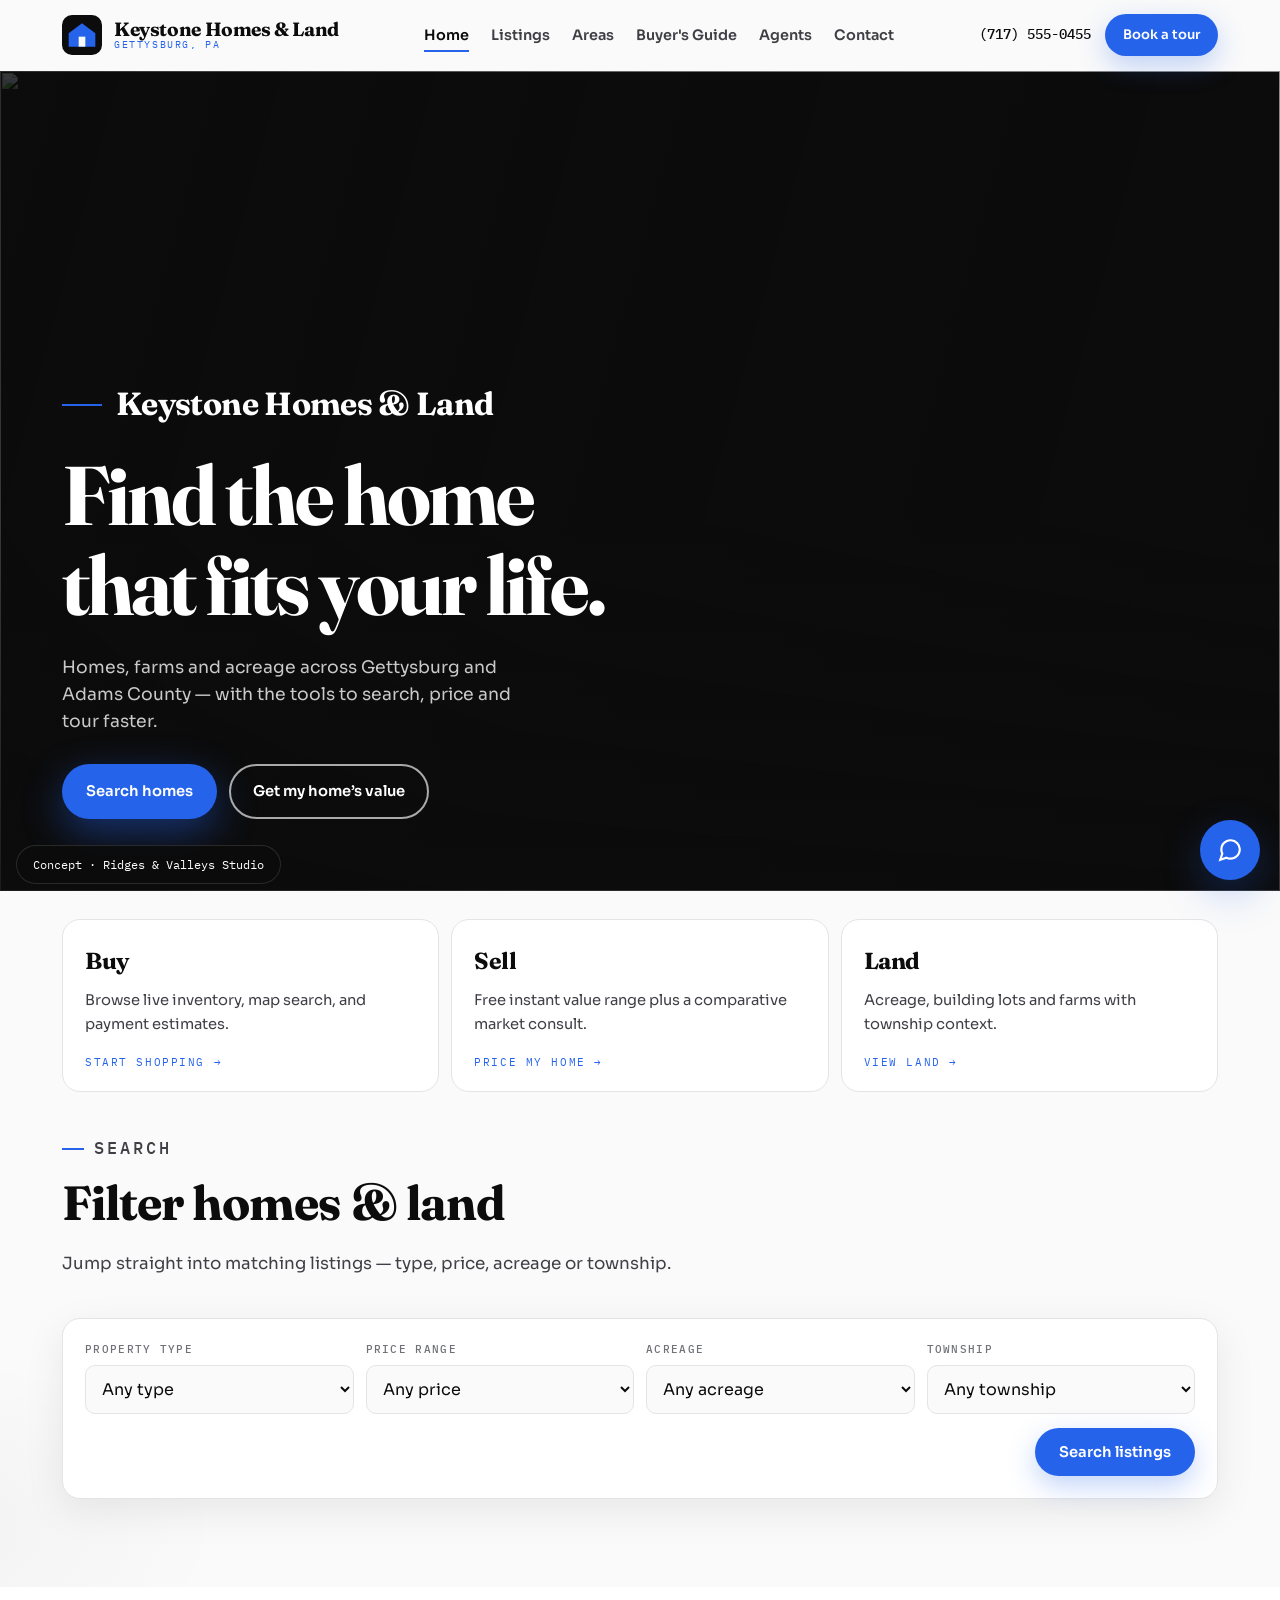
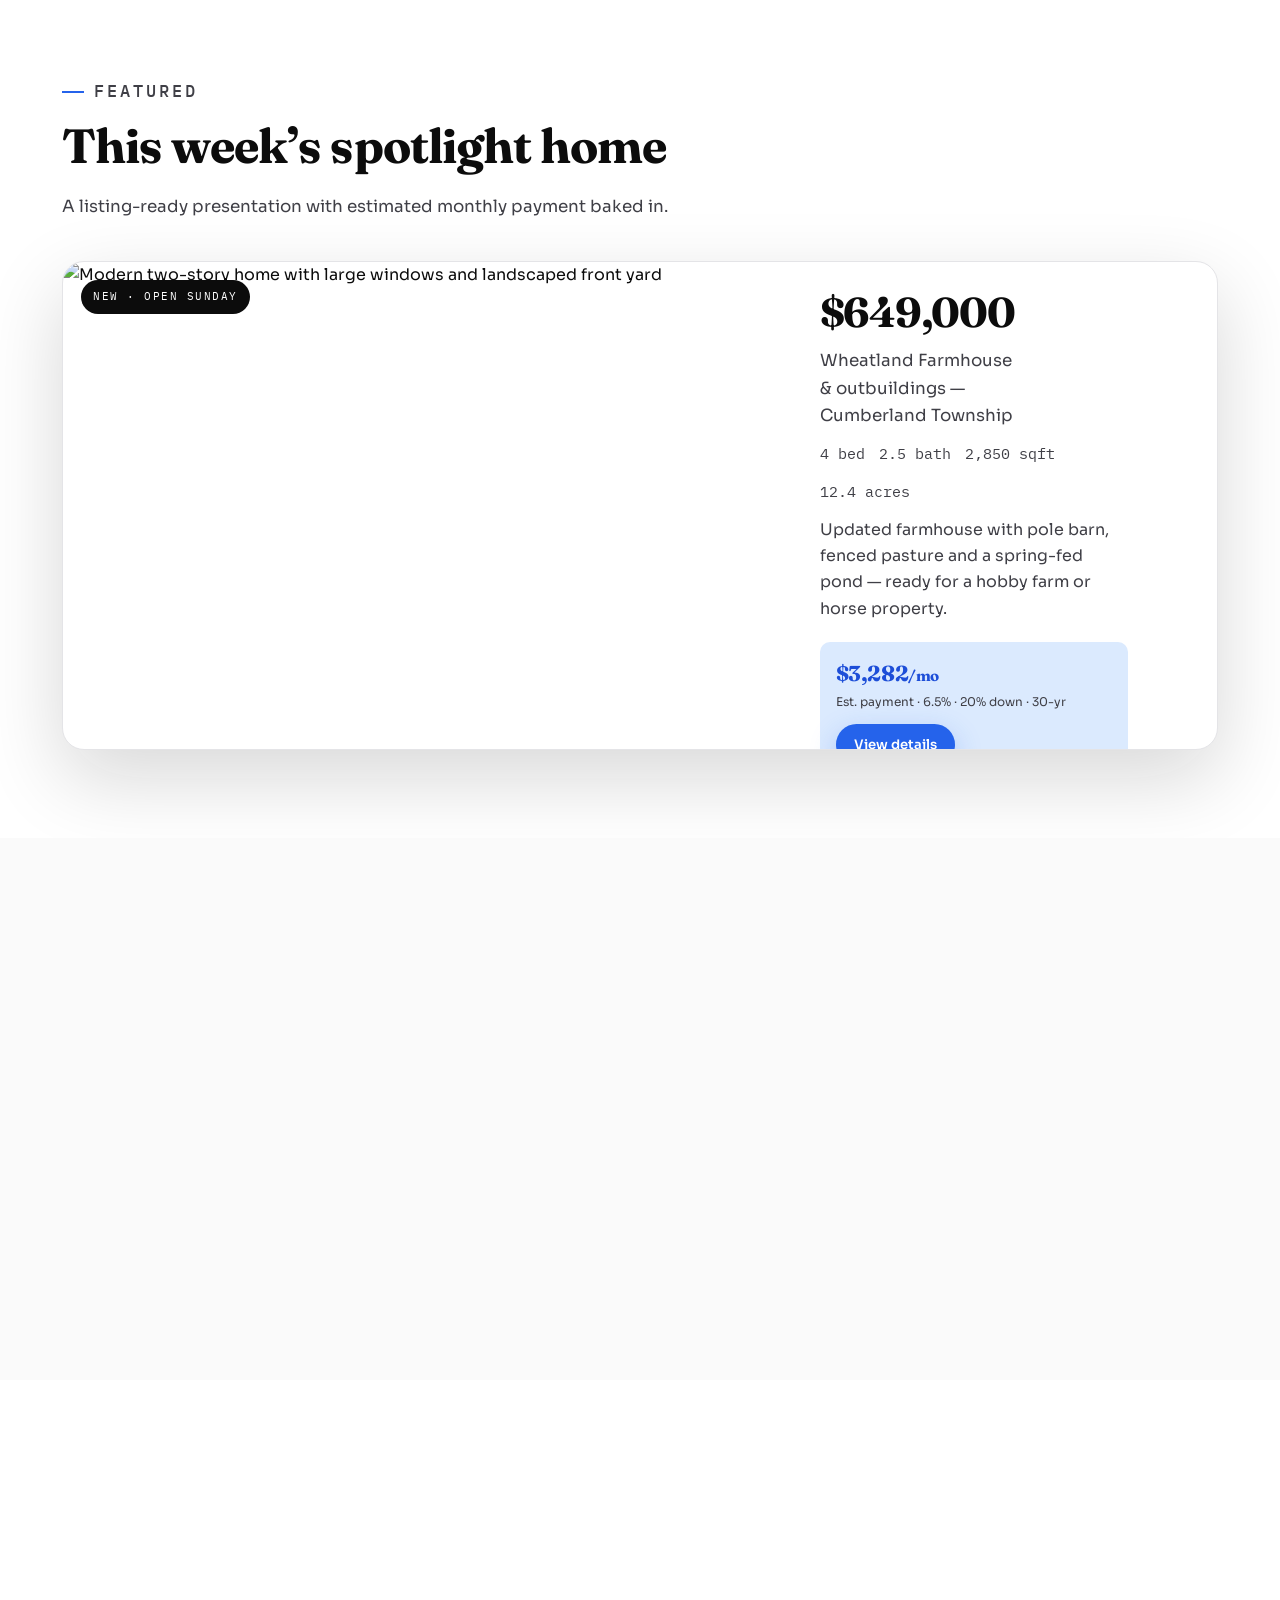
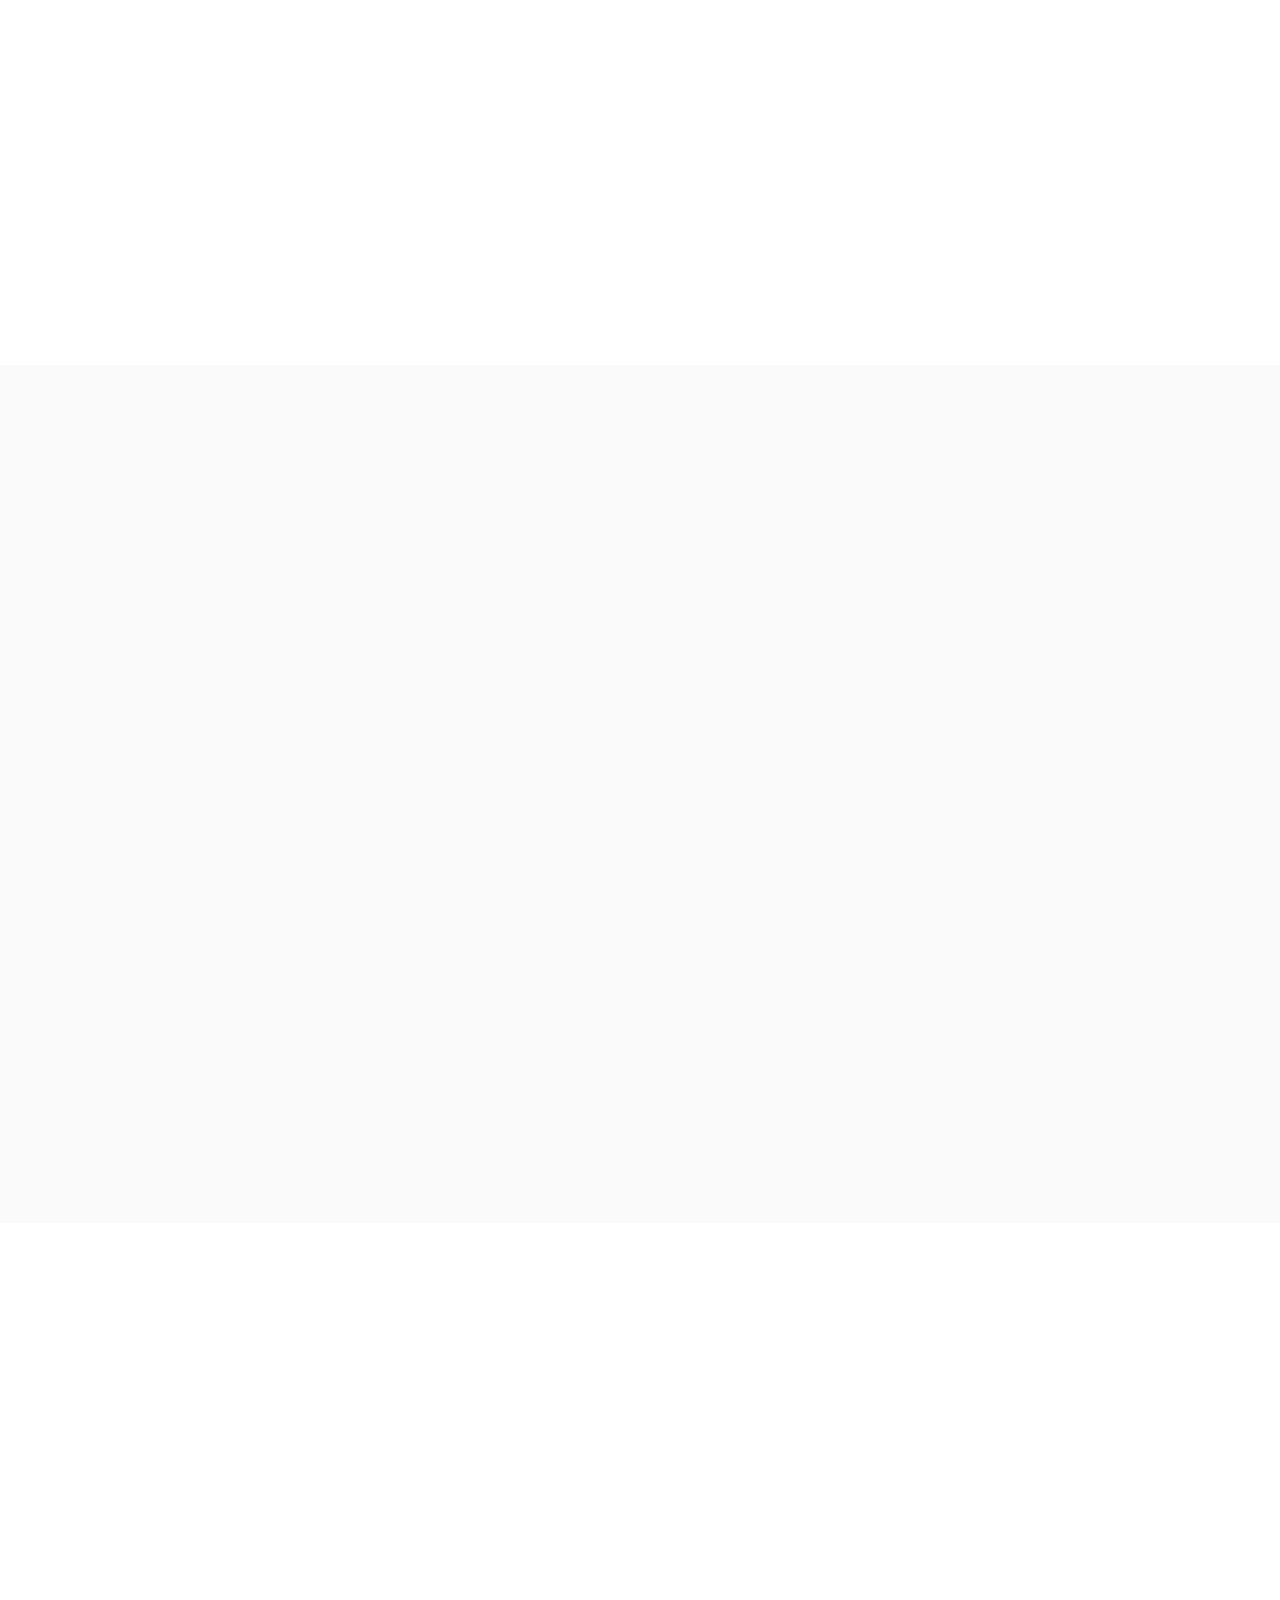
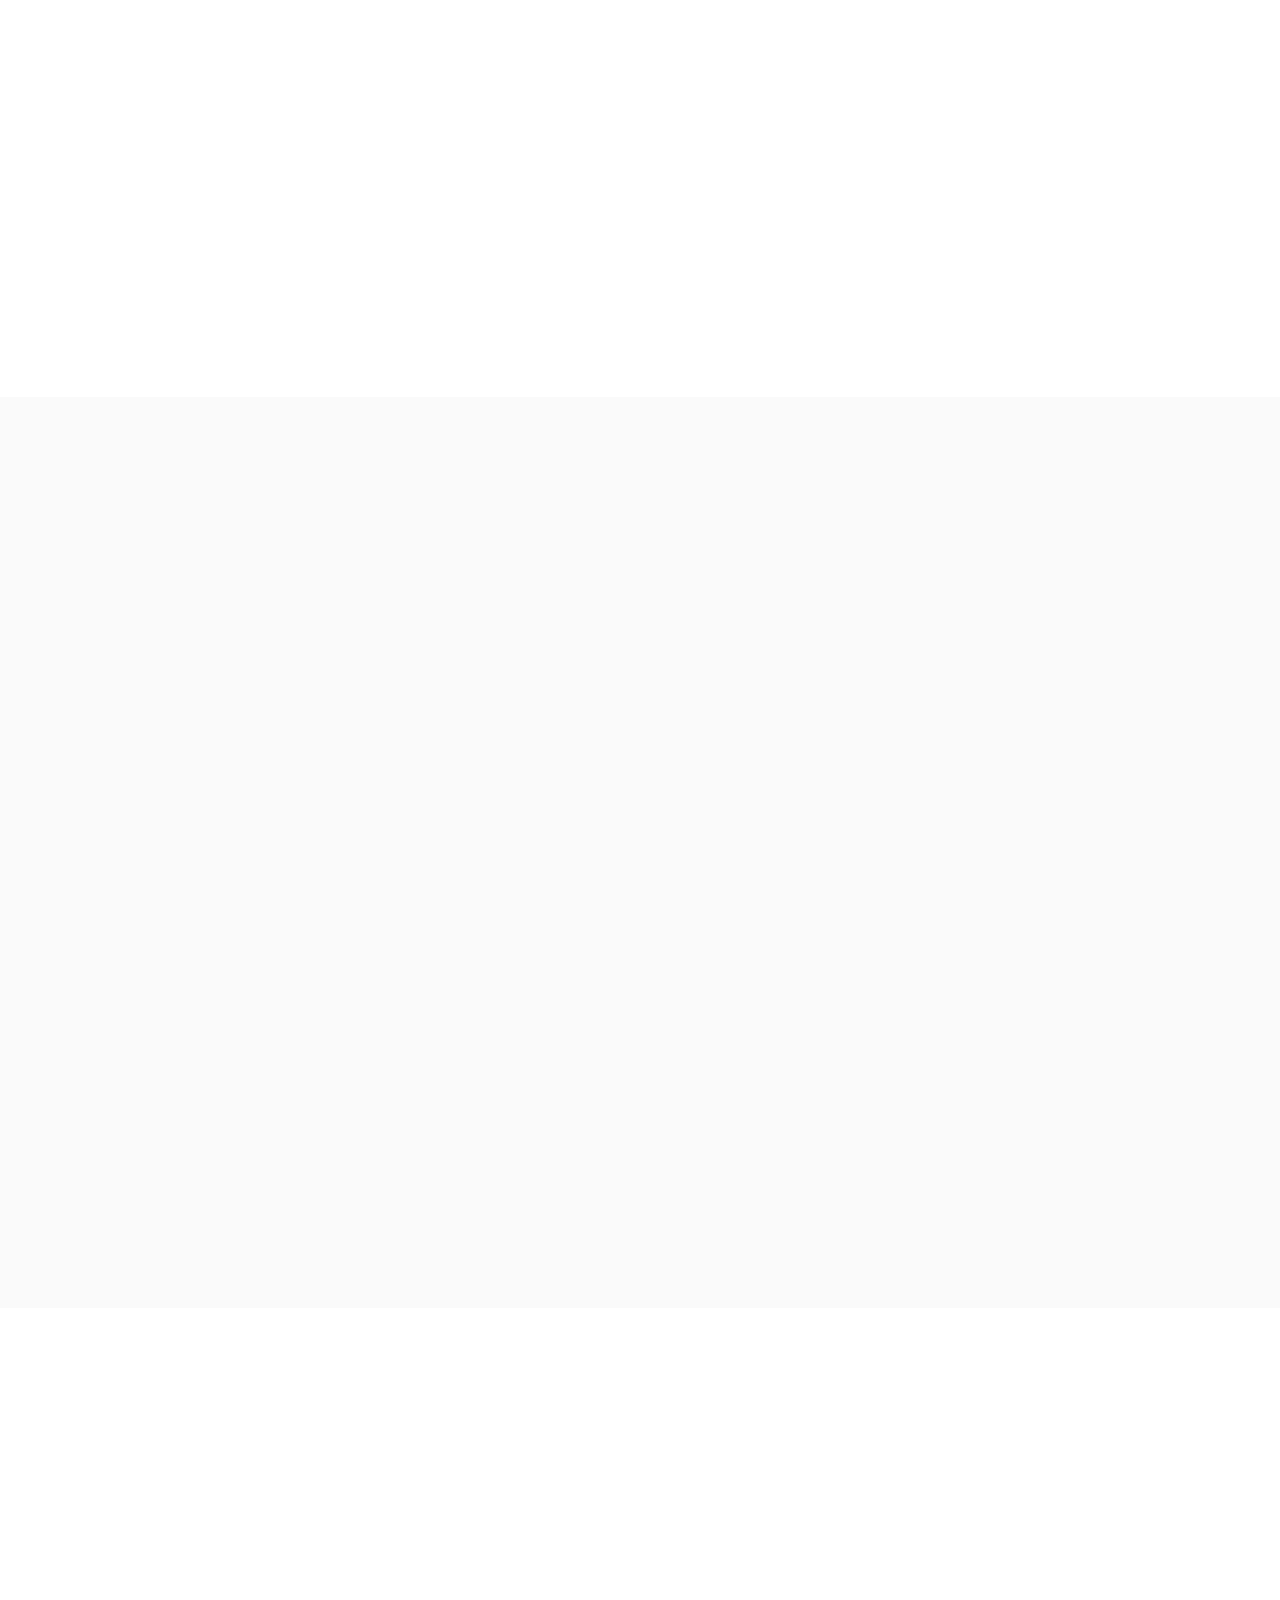
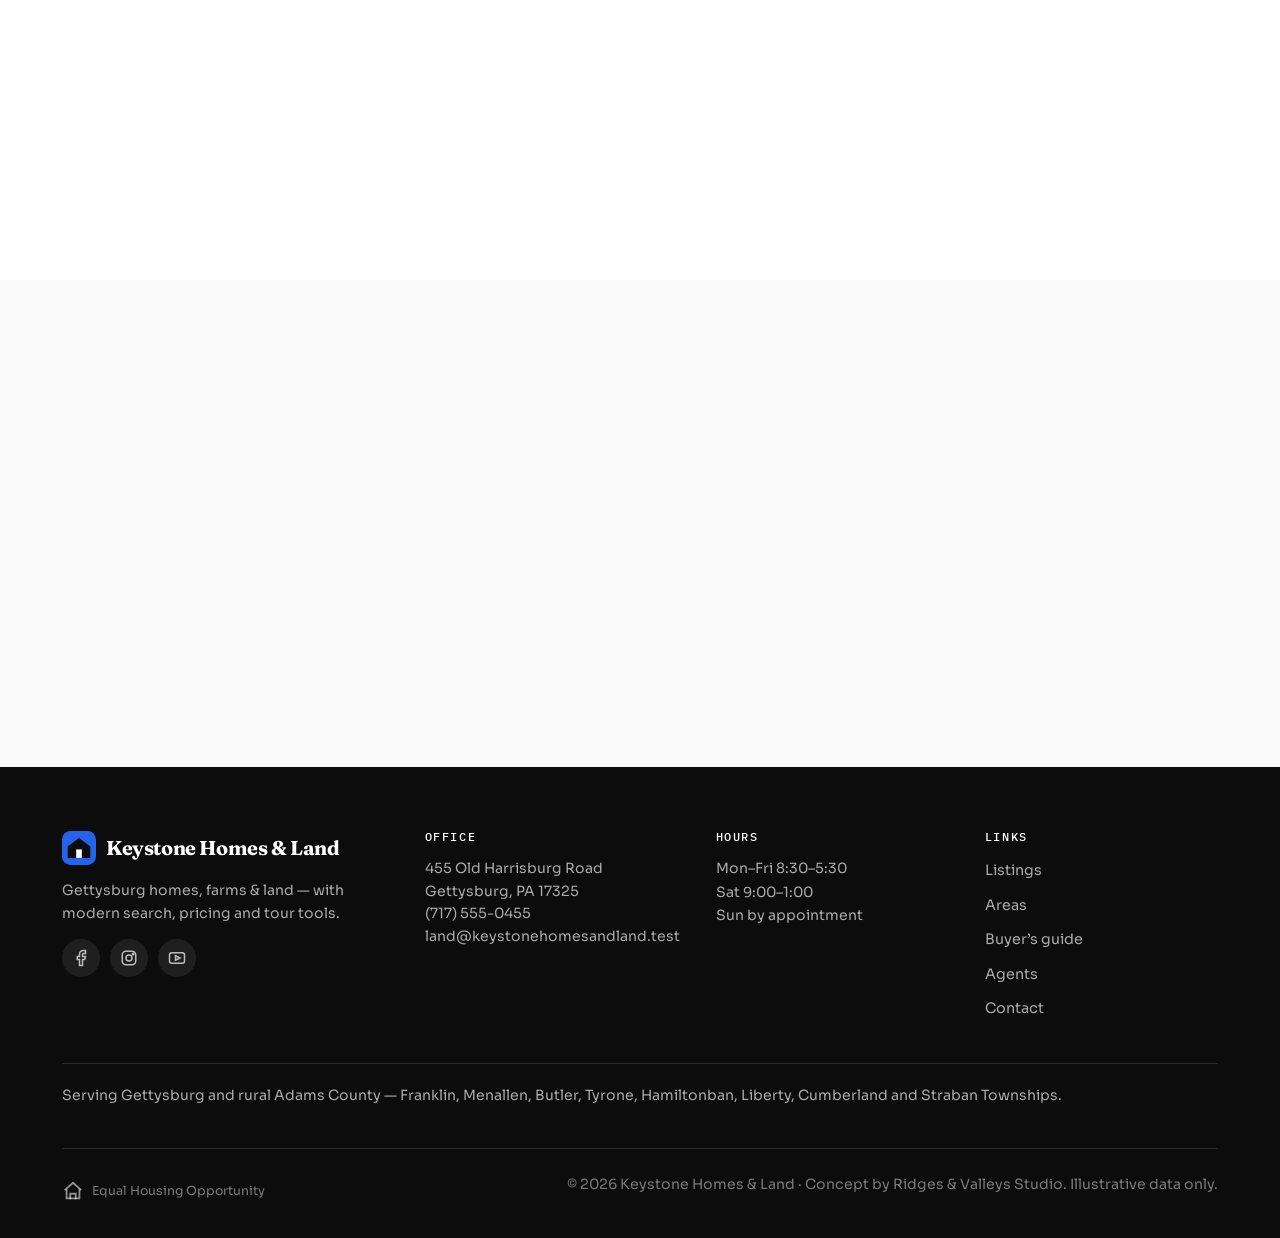
==== commit 02e06cbf: "Redesign site with modern realtor system and agent tools Replace the barn-red studio palette with in" ====
--- a/index.html
+++ b/index.html
@@ -3,35 +3,33 @@
 <head>
 <meta charset="UTF-8">
 <meta name="viewport" content="width=device-width, initial-scale=1.0">
-<title>Keystone Homes &amp; Land | Farms &amp; Land in Gettysburg, PA</title>
-<meta name="description" content="Keystone Homes & Land helps families buy and sell farms, acreage, land and historic property in Gettysburg, PA and across Adams County. Local since 2009.">
-<meta name="theme-color" content="#9a3324">
+<title>Keystone Homes &amp; Land | Homes, Farms &amp; Land for Sale in Gettysburg, PA</title>
+<meta name="description" content="Browse homes, farms and land for sale near Gettysburg, PA. Get a free home value, set listing alerts, tour open houses, and work with Adams County specialists at Keystone.">
+<meta name="theme-color" content="#2563eb">
 <meta name="robots" content="index,follow,max-image-preview:large">
 <meta name="author" content="Keystone Homes & Land">
 
 <link rel="canonical" href="https://matthummel-pa.github.io/realtor-keystone-homes-and-land-theme/">
 
-<!-- Open Graph + Twitter: social previews for share links -->
 <meta property="og:type" content="website">
 <meta property="og:site_name" content="Keystone Homes & Land">
 <meta property="og:locale" content="en_US">
 <meta property="og:url" content="https://matthummel-pa.github.io/realtor-keystone-homes-and-land-theme/">
-<meta property="og:title" content="Keystone Homes & Land | Farms & Land in Gettysburg, PA">
-<meta property="og:description" content="Adams County's specialists in farms, acreage, land and historic property around Gettysburg, PA. Browse listings, tools and local guides.">
-<meta property="og:image" content="https://commons.wikimedia.org/wiki/Special:FilePath/Cumberland_Valley_Pennsylvania.jpg?width=1200">
+<meta property="og:title" content="Keystone Homes & Land | Homes, Farms & Land for Sale in Gettysburg, PA">
+<meta property="og:description" content="Modern realtor tools for Adams County — search listings, estimate payments, get your home's value, and book a tour.">
+<meta property="og:image" content="https://images.unsplash.com/photo-1600585154340-be6161a56a0c?auto=format&fit=crop&w=1200&q=80">
 <meta name="twitter:card" content="summary_large_image">
-<meta name="twitter:title" content="Keystone Homes & Land | Farms & Land in Gettysburg, PA">
-<meta name="twitter:description" content="Adams County's specialists in farms, acreage, land and historic property around Gettysburg, PA.">
-<meta name="twitter:image" content="https://commons.wikimedia.org/wiki/Special:FilePath/Cumberland_Valley_Pennsylvania.jpg?width=1200">
-
-<!-- Fonts: only the weights we use (faster paint than loading full families) -->
+<meta name="twitter:title" content="Keystone Homes & Land | Homes, Farms & Land for Sale in Gettysburg, PA">
+<meta name="twitter:description" content="Search homes and land near Gettysburg, estimate payments, and get a free home value from Keystone.">
+<meta name="twitter:image" content="https://images.unsplash.com/photo-1600585154340-be6161a56a0c?auto=format&fit=crop&w=1200&q=80">
+
+<!-- Display: Fraunces (bold serif). UI: Sora. Data: IBM Plex Mono. -->
 <link rel="preconnect" href="https://fonts.googleapis.com">
 <link rel="preconnect" href="https://fonts.gstatic.com" crossorigin>
-<link href="https://fonts.googleapis.com/css2?family=Instrument+Serif:ital@0;1&family=JetBrains+Mono:wght@500&family=Outfit:wght@400;600;700&display=swap" rel="stylesheet">
+<link href="https://fonts.googleapis.com/css2?family=Fraunces:opsz,wght@9..144,600;9..144,700&family=IBM+Plex+Mono:wght@500&family=Sora:wght@400;600;700&display=swap" rel="stylesheet">
 <link rel="stylesheet" href="styles.css">
 
-<!-- LCP: preload hero image so the first viewport paints sooner -->
-<link rel="preload" as="image" href="https://commons.wikimedia.org/wiki/Special:FilePath/Cumberland_Valley_Pennsylvania.jpg?width=1280" fetchpriority="high">
+<link rel="preload" as="image" href="https://images.unsplash.com/photo-1600585154340-be6161a56a0c?auto=format&fit=crop&w=1600&q=75" fetchpriority="high">
 
 <script type="application/ld+json">
 {
@@ -40,7 +38,7 @@
   "@id":"https://matthummel-pa.github.io/realtor-keystone-homes-and-land-theme/#agency",
   "name":"Keystone Homes & Land",
   "url":"https://matthummel-pa.github.io/realtor-keystone-homes-and-land-theme/",
-    "image":"https://commons.wikimedia.org/wiki/Special:FilePath/Cumberland_Valley_Pennsylvania.jpg?width=1200",
+  "image":"https://images.unsplash.com/photo-1600585154340-be6161a56a0c?auto=format&fit=crop&w=1200&q=80",
   "telephone":"+1-717-555-0455",
   "email":"land@keystonehomesandland.test",
   "priceRange":"$$",
@@ -59,15 +57,7 @@
   ],
   "areaServed":[
     {"@type":"City","name":"Gettysburg, PA"},
-    {"@type":"AdministrativeArea","name":"Adams County, PA"},
-    {"@type":"AdministrativeArea","name":"Franklin Township, PA"},
-    {"@type":"AdministrativeArea","name":"Menallen Township, PA"},
-    {"@type":"AdministrativeArea","name":"Butler Township, PA"},
-    {"@type":"AdministrativeArea","name":"Tyrone Township, PA"},
-    {"@type":"AdministrativeArea","name":"Hamiltonban Township, PA"},
-    {"@type":"AdministrativeArea","name":"Liberty Township, PA"},
-    {"@type":"AdministrativeArea","name":"Cumberland Township, PA"},
-    {"@type":"AdministrativeArea","name":"Straban Township, PA"}
+    {"@type":"AdministrativeArea","name":"Adams County, PA"}
   ]
 }
 </script>
@@ -91,11 +81,11 @@
 <header class="site-header">
   <div class="header-inner">
     <a href="index.html" class="brand" aria-label="Keystone Homes & Land, home">
+      <!-- Monochrome mark — works with the cobalt system -->
       <svg class="brand-mark" viewBox="0 0 48 48" fill="none" aria-hidden="true">
-        <path d="M24 4 L44 20 V44 H4 V20 Z" fill="#9a3324"/>
-        <path d="M24 4 L44 20 H4 Z" fill="#6f2015"/>
-        <rect x="19" y="28" width="10" height="16" fill="#f2d98f"/>
-        <circle cx="24" cy="18" r="3.4" fill="#f2d98f"/>
+        <rect width="48" height="48" rx="12" fill="#0c0c0c"/>
+        <path d="M24 10 L40 22 V38 H8 V22 Z" fill="#2563eb"/>
+        <rect x="20" y="26" width="8" height="12" fill="#fafafa"/>
       </svg>
       <span class="brand-text">
         <strong>Keystone Homes &amp; Land</strong>
@@ -107,16 +97,16 @@
       <ul>
         <li><a href="index.html" class="is-active" aria-current="page">Home</a></li>
         <li><a href="listings.html">Listings</a></li>
-        <li><a href="areas.html">Areas We Serve</a></li>
-        <li><a href="guide.html">Land Buyer's Guide</a></li>
-        <li><a href="agents.html">Our Agents</a></li>
+        <li><a href="areas.html">Areas</a></li>
+        <li><a href="guide.html">Buyer's Guide</a></li>
+        <li><a href="agents.html">Agents</a></li>
         <li><a href="contact.html">Contact</a></li>
       </ul>
     </nav>
 
     <div class="header-cta">
       <a class="header-phone" href="tel:+17175550455">(717) 555-0455</a>
-      <a class="btn btn-primary btn-sm" href="guide.html#schedule">Book a Call</a>
+      <a class="btn btn-primary btn-sm" href="guide.html#schedule">Book a tour</a>
     </div>
 
     <button type="button" class="hamburger" id="hamburgerBtn" aria-expanded="false" aria-controls="mobileNav" aria-label="Open menu">
@@ -127,49 +117,75 @@
   <nav class="mobile-nav" id="mobileNav" aria-label="Mobile" hidden>
     <a href="index.html" class="is-active" aria-current="page">Home</a>
     <a href="listings.html">Listings</a>
-    <a href="areas.html">Areas We Serve</a>
-    <a href="guide.html">Land Buyer's Guide</a>
-    <a href="agents.html">Our Agents</a>
+    <a href="areas.html">Areas</a>
+    <a href="guide.html">Buyer's Guide</a>
+    <a href="agents.html">Agents</a>
     <a href="contact.html">Contact</a>
     <a class="header-phone" href="tel:+17175550455">Call (717) 555-0455</a>
-    <a class="btn btn-primary" href="guide.html#schedule">Book a Call</a>
+    <a class="btn btn-primary" href="guide.html#schedule">Book a tour</a>
   </nav>
 </header>
 
 <main id="main">
   <!--
-    Hero composition (one job): brand + headline + short line + CTAs
-    over a full-bleed Adams County landscape. Search lives in the next section.
+    Hero: full-bleed listing-style home photo.
+    Brand + one bold serif headline (single color) + short line + CTAs only.
   -->
   <section class="hero" id="top" aria-labelledby="hero-heading">
-    <img
-      class="hero-bg-photo"
-      src="https://commons.wikimedia.org/wiki/Special:FilePath/Cumberland_Valley_Pennsylvania.jpg?width=1280"
-      width="1280"
-      height="720"
-      alt=""
-      decoding="async"
-      fetchpriority="high"
-    >
+    <figure class="hero-media">
+      <img
+        src="https://images.unsplash.com/photo-1600585154340-be6161a56a0c?auto=format&fit=crop&w=1600&q=75"
+        srcset="https://images.unsplash.com/photo-1600585154340-be6161a56a0c?auto=format&fit=crop&w=800&q=70 800w,
+                https://images.unsplash.com/photo-1600585154340-be6161a56a0c?auto=format&fit=crop&w=1600&q=75 1600w"
+        sizes="100vw"
+        width="1600"
+        height="1067"
+        alt=""
+        decoding="async"
+        fetchpriority="high"
+      >
+    </figure>
     <div class="hero-veil" aria-hidden="true"></div>
     <div class="hero-inner">
       <p class="hero-brand">Keystone Homes &amp; Land</p>
-      <h1 id="hero-heading">Farmhouses, acreage &amp; history <em>rooted in Adams County.</em></h1>
-      <p class="hero-sub">Local specialists in farms, land and historic property around Gettysburg since 2009.</p>
+      <h1 id="hero-heading">Find the home that fits your life.</h1>
+      <p class="hero-sub">Homes, farms and acreage across Gettysburg and Adams County — with the tools to search, price and tour faster.</p>
       <div class="hero-cta">
-        <a class="btn btn-gold" href="#search">Search listings</a>
-        <a class="btn btn-outline light" href="guide.html#schedule">Book a call</a>
-      </div>
-    </div>
-  </section>
-
-  <!-- Search: interactive filter form (one job) — card chrome is intentional for the control surface -->
+        <a class="btn btn-primary" href="#search">Search homes</a>
+        <a class="btn btn-outline light" href="#value">Get my home’s value</a>
+      </div>
+    </div>
+  </section>
+
+  <!-- Intent paths: buy / sell / invest — high-intent realtor UX -->
+  <section class="intent-band" aria-label="How can we help">
+    <div class="wrap">
+      <div class="intent-grid">
+        <a class="intent-card" href="listings.html">
+          <strong>Buy</strong>
+          <span>Browse live inventory, map search, and payment estimates.</span>
+          <em>Start shopping →</em>
+        </a>
+        <a class="intent-card" href="#value">
+          <strong>Sell</strong>
+          <span>Free instant value range plus a comparative market consult.</span>
+          <em>Price my home →</em>
+        </a>
+        <a class="intent-card" href="listings.html?type=land">
+          <strong>Land</strong>
+          <span>Acreage, building lots and farms with township context.</span>
+          <em>View land →</em>
+        </a>
+      </div>
+    </div>
+  </section>
+
   <section class="section search-band" id="search" aria-labelledby="search-heading">
     <div class="wrap">
       <header class="section-head left reveal">
-        <p class="eyebrow">Find property</p>
-        <h2 id="search-heading">Search farms, land &amp; homes</h2>
-        <p>Filter by type, price, acreage or township — then jump straight into matching listings.</p>
+        <p class="eyebrow">Search</p>
+        <h2 id="search-heading">Filter homes &amp; land</h2>
+        <p>Jump straight into matching listings — type, price, acreage or township.</p>
       </header>
 
       <form class="listing-search reveal" id="heroSearchForm" role="search" aria-label="Search listings">
@@ -215,184 +231,286 @@
           </div>
         </div>
         <div class="listing-search-actions">
-          <button type="submit" class="btn btn-primary">
-            <svg width="18" height="18" viewBox="0 0 24 24" fill="none" stroke="currentColor" stroke-width="2" aria-hidden="true"><circle cx="11" cy="11" r="7"/><line x1="21" y1="21" x2="16.65" y2="16.65"/></svg>
-            Search land &amp; homes
-          </button>
+          <button type="submit" class="btn btn-primary">Search listings</button>
         </div>
       </form>
     </div>
   </section>
 
-  <!-- Explore: editorial links, not a card grid -->
+  <!-- Featured listing with payment estimate — core realtor conversion block -->
+  <section class="section section-alt" aria-labelledby="featured-heading">
+    <div class="wrap">
+      <header class="section-head left reveal">
+        <p class="eyebrow">Featured</p>
+        <h2 id="featured-heading">This week’s spotlight home</h2>
+        <p>A listing-ready presentation with estimated monthly payment baked in.</p>
+      </header>
+
+      <article class="featured reveal">
+        <div class="featured-media">
+          <img
+            src="https://images.unsplash.com/photo-1600047509807-ba8f99d2cdde?auto=format&fit=crop&w=1200&q=75"
+            width="1200"
+            height="800"
+            alt="Modern two-story home with large windows and landscaped front yard"
+            loading="lazy"
+            decoding="async"
+          >
+          <span class="featured-badge">New · Open Sunday</span>
+        </div>
+        <div class="featured-body">
+          <h3 class="featured-price">$649,000</h3>
+          <p class="lede" style="margin:0">Wheatland Farmhouse &amp; outbuildings — Cumberland Township</p>
+          <div class="featured-meta" aria-label="Property details">
+            <span>4 bed</span>
+            <span>2.5 bath</span>
+            <span>2,850 sqft</span>
+            <span>12.4 acres</span>
+          </div>
+          <p style="color:var(--ink-soft);margin:0">Updated farmhouse with pole barn, fenced pasture and a spring-fed pond — ready for a hobby farm or horse property.</p>
+          <div class="payment-chip" id="featuredPayment" data-price="649000">
+            <div>
+              <strong id="payOut">$3,420<span style="font-size:.7em">/mo</span></strong>
+              <small>Est. payment · 6.5% · 20% down · 30-yr</small>
+            </div>
+            <a class="btn btn-primary btn-sm" href="listings.html">View details</a>
+          </div>
+          <div class="field" style="margin-top:4px">
+            <label for="rateSlider">Adjust rate (illustrative)</label>
+            <input type="range" id="rateSlider" min="5" max="8" step="0.125" value="6.5" aria-valuetext="6.5 percent">
+          </div>
+        </div>
+      </article>
+    </div>
+  </section>
+
+  <!-- Market pulse — agents use this language daily -->
+  <section class="section" aria-labelledby="market-heading">
+    <div class="wrap">
+      <header class="section-head reveal">
+        <p class="eyebrow">Adams County market</p>
+        <h2 id="market-heading">Pulse check</h2>
+        <p>Concept snapshot for demo — replace with live MLS stats in production.</p>
+      </header>
+      <div class="market-grid reveal">
+        <div class="market-stat">
+          <strong>$412k</strong>
+          <span>Median sale</span>
+          <em>↑ 3.2% YoY</em>
+        </div>
+        <div class="market-stat">
+          <strong>28</strong>
+          <span>Days on market</span>
+          <em class="down">↓ 5 days</em>
+        </div>
+        <div class="market-stat">
+          <strong>1.4</strong>
+          <span>Months inventory</span>
+          <em>Seller’s market</em>
+        </div>
+        <div class="market-stat">
+          <strong>96%</strong>
+          <span>List-to-sale</span>
+          <em>↑ Strong demand</em>
+        </div>
+      </div>
+    </div>
+  </section>
+
+  <!-- Open houses -->
+  <section class="section section-alt" aria-labelledby="open-heading">
+    <div class="wrap">
+      <header class="section-head left reveal">
+        <p class="eyebrow">This weekend</p>
+        <h2 id="open-heading">Open houses</h2>
+        <p>Stop by — or book a private tour if the slot doesn’t work.</p>
+      </header>
+      <div class="open-list reveal">
+        <a class="open-row" href="listings.html">
+          <span class="open-when">Sat · 11–1</span>
+          <span class="open-title">Seminary Ridge Cottage</span>
+          <span class="open-addr">980 Chambersburg Pike · $349,900</span>
+          <span class="explore-cta">Directions →</span>
+        </a>
+        <a class="open-row" href="listings.html">
+          <span class="open-when">Sun · 1–3</span>
+          <span class="open-title">Wheatland Farmhouse</span>
+          <span class="open-addr">1420 Fairfield Rd · $649,000</span>
+          <span class="explore-cta">Directions →</span>
+        </a>
+        <a class="open-row" href="listings.html">
+          <span class="open-when">Sun · 2–4</span>
+          <span class="open-title">Baltimore Pike Brick Farmhouse</span>
+          <span class="open-addr">1755 Baltimore Pike · $525,000</span>
+          <span class="explore-cta">Directions →</span>
+        </a>
+      </div>
+    </div>
+  </section>
+
+  <!-- Seller value + buyer alerts -->
+  <section class="section" id="value" aria-labelledby="tools-heading">
+    <div class="wrap">
+      <header class="section-head reveal">
+        <p class="eyebrow">Agent tools</p>
+        <h2 id="tools-heading">Price it. Watch it. Move on it.</h2>
+        <p>Two of the most-used realtor workflows — home value and listing alerts — right on the homepage.</p>
+      </header>
+
+      <div class="tools-grid">
+        <div class="tool-panel reveal">
+          <h3>What’s my home worth?</h3>
+          <p class="lede">Get an illustrative value range in seconds. An agent will refine it with comps.</p>
+          <form class="form-grid two" id="valueForm">
+            <div class="field" style="grid-column:1/-1">
+              <label for="vAddress">Street address</label>
+              <input id="vAddress" name="address" type="text" autocomplete="street-address" placeholder="123 Farm Lane, Gettysburg PA" required>
+            </div>
+            <div class="field">
+              <label for="vBeds">Beds</label>
+              <select id="vBeds" required>
+                <option value="2">2</option>
+                <option value="3" selected>3</option>
+                <option value="4">4</option>
+                <option value="5">5+</option>
+              </select>
+            </div>
+            <div class="field">
+              <label for="vAcres">Acres</label>
+              <select id="vAcres" required>
+                <option value="0.5">Under 1</option>
+                <option value="5" selected>1–10</option>
+                <option value="20">10–30</option>
+                <option value="40">30+</option>
+              </select>
+            </div>
+            <div class="field" style="grid-column:1/-1">
+              <button type="submit" class="btn btn-primary" style="width:100%">Estimate value</button>
+            </div>
+          </form>
+          <div class="val-result" id="valueResult" role="status" aria-live="polite"></div>
+          <p class="form-note">Concept estimator only — not an appraisal. Equal Housing Opportunity.</p>
+        </div>
+
+        <div class="alert-panel reveal">
+          <h3>Listing alerts</h3>
+          <p>New matches land in your inbox before they go stale — the workflow buyers expect from a modern brokerage.</p>
+          <form class="form-grid" id="alertForm">
+            <div class="field">
+              <label for="aEmail">Email</label>
+              <input id="aEmail" type="email" autocomplete="email" placeholder="you@email.com" required>
+            </div>
+            <div class="field">
+              <label for="aType">I’m looking for</label>
+              <select id="aType">
+                <option value="home">Homes</option>
+                <option value="land">Land / acreage</option>
+                <option value="farm">Farms</option>
+                <option value="any">Anything in Adams Co.</option>
+              </select>
+            </div>
+            <div class="field">
+              <label for="aMax">Max price</label>
+              <select id="aMax">
+                <option value="400000">$400,000</option>
+                <option value="600000" selected>$600,000</option>
+                <option value="800000">$800,000</option>
+                <option value="999999999">No max</option>
+              </select>
+            </div>
+            <button type="submit" class="btn btn-primary">Create alert</button>
+          </form>
+          <div class="confirm-msg" id="alertConfirm" role="status" aria-live="polite">
+            <span>You’re set — we’ll demo-confirm new matches to that inbox.</span>
+          </div>
+        </div>
+      </div>
+    </div>
+  </section>
+
   <section class="section section-alt" aria-labelledby="explore-heading">
     <div class="wrap">
       <header class="section-head reveal">
-        <p class="eyebrow">Explore Keystone</p>
-        <h2 id="explore-heading">Buy or sell rural property with local guides</h2>
-        <p>Listings, townships, financing tools and the agents who walk these fence lines.</p>
+        <p class="eyebrow">Explore</p>
+        <h2 id="explore-heading">Everything in one place</h2>
+        <p>Listings, townships, financing tools and the local team.</p>
       </header>
-
       <ul class="explore-list">
-        <li class="reveal">
-          <a href="listings.html">
-            <span class="explore-label">Listings</span>
-            <span class="explore-copy">Farms, acreage and historic homes across Cumberland, Straban and Franklin Township.</span>
-            <span class="explore-cta" aria-hidden="true">Browse →</span>
-          </a>
-        </li>
-        <li class="reveal">
-          <a href="areas.html">
-            <span class="explore-label">Areas we serve</span>
-            <span class="explore-copy">A township-by-township guide to rural Adams County and nearby land markets.</span>
-            <span class="explore-cta" aria-hidden="true">See areas →</span>
-          </a>
-        </li>
-        <li class="reveal">
-          <a href="guide.html">
-            <span class="explore-label">Land buyer's guide</span>
-            <span class="explore-copy">Wells, septic, perc tests and easements — plus loan tools and a call scheduler.</span>
-            <span class="explore-cta" aria-hidden="true">Read guide →</span>
-          </a>
-        </li>
-        <li class="reveal">
-          <a href="agents.html">
-            <span class="explore-label">Our agents</span>
-            <span class="explore-copy">Licensed locals who know tillable ground from floodplain before the survey returns.</span>
-            <span class="explore-cta" aria-hidden="true">Meet team →</span>
-          </a>
-        </li>
-        <li class="reveal">
-          <a href="contact.html">
-            <span class="explore-label">Contact &amp; valuation</span>
-            <span class="explore-copy">Reach our Gettysburg office or request a free estimate of what your land is worth.</span>
-            <span class="explore-cta" aria-hidden="true">Get in touch →</span>
-          </a>
-        </li>
-        <li class="reveal">
-          <a href="listings.html?type=land">
-            <span class="explore-label">Land &amp; acreage</span>
-            <span class="explore-copy">Building lots, grazing ground and tillable farmland from hobby parcels to orchards.</span>
-            <span class="explore-cta" aria-hidden="true">View land →</span>
-          </a>
-        </li>
+        <li class="reveal"><a href="listings.html"><span class="explore-label">Listings</span><span class="explore-copy">Grid + map views with save hearts and in-modal payment estimates.</span><span class="explore-cta">Browse →</span></a></li>
+        <li class="reveal"><a href="areas.html"><span class="explore-label">Areas</span><span class="explore-copy">Township guides for rural Adams County and nearby markets.</span><span class="explore-cta">See areas →</span></a></li>
+        <li class="reveal"><a href="guide.html"><span class="explore-label">Buyer’s guide</span><span class="explore-copy">Perc tests, wells, easements, loan tools and tour scheduling.</span><span class="explore-cta">Read →</span></a></li>
+        <li class="reveal"><a href="agents.html"><span class="explore-label">Agents</span><span class="explore-copy">Licensed locals who know the ground before the survey returns.</span><span class="explore-cta">Meet →</span></a></li>
+        <li class="reveal"><a href="contact.html"><span class="explore-label">Contact</span><span class="explore-copy">Office hours, directions and a free valuation request.</span><span class="explore-cta">Reach out →</span></a></li>
       </ul>
     </div>
   </section>
 
-  <!-- Why Keystone: story + proof (stats live here, not in the hero) -->
   <section class="section" aria-labelledby="why-heading">
     <div class="wrap">
       <div class="why-grid reveal">
         <figure class="why-photo">
           <img
-            src="https://commons.wikimedia.org/wiki/Special:FilePath/Gettysburg,_Wentz_farm_bildings.jpg?width=1024"
-            width="1024"
-            height="680"
-            alt="Historic farm buildings and a bank barn typical of the Adams County countryside near Gettysburg"
+            src="https://images.unsplash.com/photo-1564013799919-ab600027ffc6?auto=format&fit=crop&w=1100&q=75"
+            width="1100"
+            height="730"
+            alt="White contemporary house with pool at dusk"
             loading="lazy"
             decoding="async"
           >
         </figure>
         <div>
-          <p class="eyebrow">Local roots</p>
-          <h2 id="why-heading">Why families &amp; farmers choose Keystone</h2>
-          <p class="lede">We're not a national franchise guessing at zoning maps — we grew up on these roads. Every agent on our team has walked Adams County fence lines.</p>
+          <p class="eyebrow">Why Keystone</p>
+          <h2 id="why-heading">Local experts. Modern brokerage habits.</h2>
+          <p class="lede">We pair Adams County ground-truth with the digital workflows buyers and sellers already expect — alerts, payment math, and clear next steps.</p>
           <ul class="why-list">
             <li class="why-item">
               <span class="icn" aria-hidden="true"><svg width="20" height="20" viewBox="0 0 24 24" fill="none" stroke="currentColor" stroke-width="2"><path d="M3 11l9-8 9 8"/><path d="M5 10v10h14V10"/></svg></span>
-              <div>
-                <h3>Township &amp; zoning fluency</h3>
-                <p>Ag preservation easements, well and septic rules across rural Adams County.</p>
-              </div>
+              <div><h3>Zoning fluency</h3><p>Township rules, ag easements, wells and septic — before you write an offer.</p></div>
             </li>
             <li class="why-item">
-              <span class="icn" aria-hidden="true"><svg width="20" height="20" viewBox="0 0 24 24" fill="none" stroke="currentColor" stroke-width="2"><path d="M12 2v20M2 12h20"/><circle cx="12" cy="12" r="9"/></svg></span>
-              <div>
-                <h3>Acreage &amp; land expertise</h3>
-                <p>From hobby farms to orchards — perc tests, mineral rights and easements with the sale.</p>
-              </div>
+              <span class="icn" aria-hidden="true"><svg width="20" height="20" viewBox="0 0 24 24" fill="none" stroke="currentColor" stroke-width="2"><circle cx="12" cy="12" r="9"/><path d="M12 7v5l3 2"/></svg></span>
+              <div><h3>Faster decisions</h3><p>Payment estimates, open-house calendars and CMA requests on the same site.</p></div>
             </li>
             <li class="why-item">
               <span class="icn" aria-hidden="true"><svg width="20" height="20" viewBox="0 0 24 24" fill="none" stroke="currentColor" stroke-width="2"><path d="M4 21V9l8-6 8 6v12"/><path d="M9 21v-6h6v6"/></svg></span>
-              <div>
-                <h3>Historic property care</h3>
-                <p>Stone foundations, log cores and preservation guidance for century farmhouses.</p>
-              </div>
+              <div><h3>Historic care</h3><p>Stone, log and century farmhouses handled with the right buyer pool.</p></div>
             </li>
           </ul>
-          <p class="why-actions"><a class="btn btn-outline" href="agents.html">Meet the Keystone team</a></p>
+          <p class="why-actions"><a class="btn btn-outline" href="agents.html">Meet the team</a></p>
         </div>
       </div>
 
       <ul class="stat-strip reveal" aria-label="Keystone at a glance">
-        <li><strong>17</strong><span>Years serving Adams Co.</span></li>
+        <li><strong>17</strong><span>Years local</span></li>
         <li><strong>2,400+</strong><span>Acres sold</span></li>
-        <li><strong>310+</strong><span>Farm &amp; land closings</span></li>
-        <li><strong>4.9 / 5</strong><span>Client rating</span></li>
+        <li><strong>310+</strong><span>Closings</span></li>
+        <li><strong>4.9</strong><span>Client rating</span></li>
       </ul>
     </div>
   </section>
 
-  <!-- Social proof: semantic blockquotes, light chrome -->
   <section class="section section-alt" aria-labelledby="stories-heading">
     <div class="wrap">
       <header class="section-head reveal">
-        <p class="eyebrow">Client stories</p>
-        <h2 id="stories-heading">What Adams County families say</h2>
-        <p>Illustrative sample reviews shown for this concept design.</p>
+        <p class="eyebrow">Reviews</p>
+        <h2 id="stories-heading">Neighbors, not leads</h2>
+        <p>Illustrative samples for this concept design.</p>
       </header>
-
       <div class="testi-grid reveal">
         <figure class="testi">
-          <div class="stars" aria-label="5 out of 5 stars">
-            <svg viewBox="0 0 20 20" aria-hidden="true"><path d="M10 1l2.6 6.2 6.4.5-5 4.4 1.6 6.4L10 15.8 4.4 18.5 6 12.1 1 7.7l6.4-.5z"/></svg>
-            <svg viewBox="0 0 20 20" aria-hidden="true"><path d="M10 1l2.6 6.2 6.4.5-5 4.4 1.6 6.4L10 15.8 4.4 18.5 6 12.1 1 7.7l6.4-.5z"/></svg>
-            <svg viewBox="0 0 20 20" aria-hidden="true"><path d="M10 1l2.6 6.2 6.4.5-5 4.4 1.6 6.4L10 15.8 4.4 18.5 6 12.1 1 7.7l6.4-.5z"/></svg>
-            <svg viewBox="0 0 20 20" aria-hidden="true"><path d="M10 1l2.6 6.2 6.4.5-5 4.4 1.6 6.4L10 15.8 4.4 18.5 6 12.1 1 7.7l6.4-.5z"/></svg>
-            <svg viewBox="0 0 20 20" aria-hidden="true"><path d="M10 1l2.6 6.2 6.4.5-5 4.4 1.6 6.4L10 15.8 4.4 18.5 6 12.1 1 7.7l6.4-.5z"/></svg>
-          </div>
-          <blockquote>
-            <p>“Dale knew our 22 acres had a wet corner before the perc test even came back. Saved us months of back and forth.”</p>
-          </blockquote>
-          <figcaption>
-            <span class="testi-name">Carl &amp; Beth S.</span>
-            <span class="testi-loc">Franklin Township</span>
-          </figcaption>
+          <div class="stars" aria-label="5 out of 5 stars">★★★★★</div>
+          <blockquote><p>“Dale flagged the wet corner before the perc test. That honesty saved the deal.”</p></blockquote>
+          <figcaption><span class="testi-name">Carl &amp; Beth S.</span><span class="testi-loc">Franklin Township</span></figcaption>
         </figure>
-
         <figure class="testi">
-          <div class="stars" aria-label="5 out of 5 stars">
-            <svg viewBox="0 0 20 20" aria-hidden="true"><path d="M10 1l2.6 6.2 6.4.5-5 4.4 1.6 6.4L10 15.8 4.4 18.5 6 12.1 1 7.7l6.4-.5z"/></svg>
-            <svg viewBox="0 0 20 20" aria-hidden="true"><path d="M10 1l2.6 6.2 6.4.5-5 4.4 1.6 6.4L10 15.8 4.4 18.5 6 12.1 1 7.7l6.4-.5z"/></svg>
-            <svg viewBox="0 0 20 20" aria-hidden="true"><path d="M10 1l2.6 6.2 6.4.5-5 4.4 1.6 6.4L10 15.8 4.4 18.5 6 12.1 1 7.7l6.4-.5z"/></svg>
-            <svg viewBox="0 0 20 20" aria-hidden="true"><path d="M10 1l2.6 6.2 6.4.5-5 4.4 1.6 6.4L10 15.8 4.4 18.5 6 12.1 1 7.7l6.4-.5z"/></svg>
-            <svg viewBox="0 0 20 20" aria-hidden="true"><path d="M10 1l2.6 6.2 6.4.5-5 4.4 1.6 6.4L10 15.8 4.4 18.5 6 12.1 1 7.7l6.4-.5z"/></svg>
-          </div>
-          <blockquote>
-            <p>“Renee walked us through what it actually takes to renovate a stone farmhouse. She didn't sugarcoat it, and we're grateful.”</p>
-          </blockquote>
-          <figcaption>
-            <span class="testi-name">Melissa H.</span>
-            <span class="testi-loc">Cumberland Township</span>
-          </figcaption>
+          <div class="stars" aria-label="5 out of 5 stars">★★★★★</div>
+          <blockquote><p>“Renee didn’t sugarcoat the stone farmhouse renovation. We’re grateful she didn’t.”</p></blockquote>
+          <figcaption><span class="testi-name">Melissa H.</span><span class="testi-loc">Cumberland Township</span></figcaption>
         </figure>
-
         <figure class="testi">
-          <div class="stars" aria-label="5 out of 5 stars">
-            <svg viewBox="0 0 20 20" aria-hidden="true"><path d="M10 1l2.6 6.2 6.4.5-5 4.4 1.6 6.4L10 15.8 4.4 18.5 6 12.1 1 7.7l6.4-.5z"/></svg>
-            <svg viewBox="0 0 20 20" aria-hidden="true"><path d="M10 1l2.6 6.2 6.4.5-5 4.4 1.6 6.4L10 15.8 4.4 18.5 6 12.1 1 7.7l6.4-.5z"/></svg>
-            <svg viewBox="0 0 20 20" aria-hidden="true"><path d="M10 1l2.6 6.2 6.4.5-5 4.4 1.6 6.4L10 15.8 4.4 18.5 6 12.1 1 7.7l6.4-.5z"/></svg>
-            <svg viewBox="0 0 20 20" aria-hidden="true"><path d="M10 1l2.6 6.2 6.4.5-5 4.4 1.6 6.4L10 15.8 4.4 18.5 6 12.1 1 7.7l6.4-.5z"/></svg>
-            <svg viewBox="0 0 20 20" aria-hidden="true"><path d="M10 1l2.6 6.2 6.4.5-5 4.4 1.6 6.4L10 15.8 4.4 18.5 6 12.1 1 7.7l6.4-.5z"/></svg>
-          </div>
-          <blockquote>
-            <p>“Trey answered every first-time-buyer question about wells and easements without making us feel dumb. 12 acres later, we're home.”</p>
-          </blockquote>
-          <figcaption>
-            <span class="testi-name">Anthony &amp; Priya N.</span>
-            <span class="testi-loc">Straban Township</span>
-          </figcaption>
+          <div class="stars" aria-label="5 out of 5 stars">★★★★★</div>
+          <blockquote><p>“Every well and easement question answered. Twelve acres later, we’re home.”</p></blockquote>
+          <figcaption><span class="testi-name">Anthony &amp; Priya N.</span><span class="testi-loc">Straban Township</span></figcaption>
         </figure>
       </div>
     </div>
@@ -401,10 +519,10 @@
   <section class="section" aria-labelledby="cta-heading">
     <div class="wrap">
       <div class="cta-band reveal">
-        <h2 id="cta-heading">Looking for land around Gettysburg?</h2>
-        <p>Whether you're buying your first few acres or ready to sell the family farm, a Keystone agent can walk the ground with you.</p>
+        <h2 id="cta-heading">Ready when you are.</h2>
+        <p>Tour a listing, price your farm, or just talk through the Adams County market with someone who knows the roads.</p>
         <div class="cta-actions">
-          <a class="btn btn-gold" href="guide.html#schedule">Book a call</a>
+          <a class="btn btn-primary" href="guide.html#schedule">Book a tour</a>
           <a class="btn btn-outline light" href="listings.html">Browse listings</a>
         </div>
       </div>
@@ -418,24 +536,22 @@
       <div>
         <div class="footer-brand">
           <svg width="34" height="34" viewBox="0 0 48 48" fill="none" aria-hidden="true">
-            <path d="M24 4 L44 20 V44 H4 V20 Z" fill="#9a3324"/>
-            <path d="M24 4 L44 20 H4 Z" fill="#6f2015"/>
-            <rect x="19" y="28" width="10" height="16" fill="#f2d98f"/>
-            <circle cx="24" cy="18" r="3.4" fill="#f2d98f"/>
+            <rect width="48" height="48" rx="12" fill="#2563eb"/>
+            <path d="M24 10 L40 22 V38 H8 V22 Z" fill="#0c0c0c"/>
+            <rect x="20" y="26" width="8" height="12" fill="#fafafa"/>
           </svg>
           <strong>Keystone Homes &amp; Land</strong>
         </div>
-        <p>Gettysburg's farm, land &amp; historic property specialists since 2009. Rooted in rural Adams County, PA.</p>
+        <p>Gettysburg homes, farms &amp; land — with modern search, pricing and tour tools.</p>
         <nav class="social-row" aria-label="Social media">
-          <a href="#" aria-label="Keystone Homes & Land on Facebook"><svg viewBox="0 0 24 24" fill="none" stroke="currentColor" stroke-width="2" aria-hidden="true"><path d="M18 2h-3a5 5 0 00-5 5v3H7v4h3v8h4v-8h3l1-4h-4V7a1 1 0 011-1h3z"/></svg></a>
-          <a href="#" aria-label="Keystone Homes & Land on Instagram"><svg viewBox="0 0 24 24" fill="none" stroke="currentColor" stroke-width="2" aria-hidden="true"><rect x="3" y="3" width="18" height="18" rx="5"/><circle cx="12" cy="12" r="4"/><circle cx="17.5" cy="6.5" r="1"/></svg></a>
-          <a href="#" aria-label="Keystone Homes & Land on YouTube"><svg viewBox="0 0 24 24" fill="none" stroke="currentColor" stroke-width="2" aria-hidden="true"><rect x="2" y="5" width="20" height="14" rx="3"/><path d="M10 9l6 3-6 3z"/></svg></a>
+          <a href="#" aria-label="Facebook"><svg viewBox="0 0 24 24" fill="none" stroke="currentColor" stroke-width="2" aria-hidden="true"><path d="M18 2h-3a5 5 0 00-5 5v3H7v4h3v8h4v-8h3l1-4h-4V7a1 1 0 011-1h3z"/></svg></a>
+          <a href="#" aria-label="Instagram"><svg viewBox="0 0 24 24" fill="none" stroke="currentColor" stroke-width="2" aria-hidden="true"><rect x="3" y="3" width="18" height="18" rx="5"/><circle cx="12" cy="12" r="4"/><circle cx="17.5" cy="6.5" r="1"/></svg></a>
+          <a href="#" aria-label="YouTube"><svg viewBox="0 0 24 24" fill="none" stroke="currentColor" stroke-width="2" aria-hidden="true"><rect x="2" y="5" width="20" height="14" rx="3"/><path d="M10 9l6 3-6 3z"/></svg></a>
         </nav>
       </div>
       <div>
         <h2 class="footer-heading">Office</h2>
         <address>
-          Keystone Homes &amp; Land<br>
           455 Old Harrisburg Road<br>
           Gettysburg, PA 17325<br>
           <a href="tel:+17175550455">(717) 555-0455</a><br>
@@ -444,47 +560,42 @@
       </div>
       <div>
         <h2 class="footer-heading">Hours</h2>
-        <p>Mon–Fri: 8:30am – 5:30pm<br>Saturday: 9:00am – 1:00pm<br>Sunday: By appointment</p>
+        <p>Mon–Fri 8:30–5:30<br>Sat 9:00–1:00<br>Sun by appointment</p>
       </div>
       <nav aria-labelledby="footer-links-heading">
-        <h2 class="footer-heading" id="footer-links-heading">Quick links</h2>
+        <h2 class="footer-heading" id="footer-links-heading">Links</h2>
         <ul class="footer-links">
-          <li><a href="index.html">Home</a></li>
           <li><a href="listings.html">Listings</a></li>
-          <li><a href="areas.html">Areas We Serve</a></li>
-          <li><a href="guide.html">Land Buyer's Guide</a></li>
-          <li><a href="agents.html">Our Agents</a></li>
+          <li><a href="areas.html">Areas</a></li>
+          <li><a href="guide.html">Buyer’s guide</a></li>
+          <li><a href="agents.html">Agents</a></li>
           <li><a href="contact.html">Contact</a></li>
         </ul>
       </nav>
     </div>
-    <p class="footer-service-area">Proudly serving Gettysburg and rural Adams County — including Franklin, Menallen, Butler, Tyrone, Hamiltonban, Liberty, Cumberland and Straban Townships, plus Biglerville, Fairfield, Cashtown, New Oxford and Littlestown.</p>
+    <p class="footer-service-area">Serving Gettysburg and rural Adams County — Franklin, Menallen, Butler, Tyrone, Hamiltonban, Liberty, Cumberland and Straban Townships.</p>
     <div class="footer-bottom">
       <div class="equal-housing">
         <svg viewBox="0 0 24 24" fill="none" stroke="currentColor" stroke-width="2" aria-hidden="true"><path d="M3 11l9-8 9 8"/><path d="M5 10v10h14V10"/><path d="M9 21v-6h6v6"/></svg>
         <span>Equal Housing Opportunity</span>
       </div>
-      <p>&copy; <span data-year>2026</span> Keystone Homes &amp; Land · Design concept by Ridges &amp; Valleys Studio. Property data is illustrative, not a live MLS feed.</p>
+      <p>&copy; <span data-year>2026</span> Keystone Homes &amp; Land · Concept by Ridges &amp; Valleys Studio. Illustrative data only.</p>
     </div>
   </div>
 </footer>
 
-<!-- Concept chat: progressive enhancement; hidden until opened -->
 <button type="button" class="chat-fab" id="chatFab" aria-label="Open chat assistant" aria-expanded="false" aria-controls="chatWidget">
   <svg viewBox="0 0 24 24" stroke-width="2" aria-hidden="true"><path d="M21 11.5a8.38 8.38 0 01-.9 3.8 8.5 8.5 0 01-7.6 4.7 8.38 8.38 0 01-3.8-.9L3 21l1.9-5.7a8.38 8.38 0 01-.9-3.8 8.5 8.5 0 014.7-7.6 8.38 8.38 0 013.8-.9h.5a8.48 8.48 0 018 8v.5z"/></svg>
 </button>
 <div class="chat-widget" id="chatWidget" role="dialog" aria-modal="true" aria-labelledby="chatTitle" aria-hidden="true" hidden>
   <div class="chat-head">
-    <div>
-      <strong id="chatTitle">Keystone Assistant</strong><br>
-      <span>Usually replies in minutes</span>
-    </div>
+    <div><strong id="chatTitle">Keystone Assistant</strong><br><span>Usually replies in minutes</span></div>
     <button type="button" class="chat-close" id="chatCloseBtn" aria-label="Close chat">
       <svg width="16" height="16" viewBox="0 0 24 24" fill="none" stroke="currentColor" stroke-width="2" aria-hidden="true"><line x1="18" y1="6" x2="6" y2="18"/><line x1="6" y1="6" x2="18" y2="18"/></svg>
     </button>
   </div>
   <div class="chat-body" id="chatBody" aria-live="polite" aria-relevant="additions">
-    <div class="chat-msg bot">Hi! I'm the Keystone concept assistant. Ask me about listings, financing, or booking a tour.</div>
+    <div class="chat-msg bot">Hi! Ask about listings, home values, financing, or booking a tour.</div>
   </div>
   <div class="chat-quick" id="chatQuick">
     <button type="button" data-q="land">Land prices?</button>
@@ -497,25 +608,6 @@
 <a href="https://ridgesandvalleys.com" class="concept-badge" rel="noopener">Concept · Ridges &amp; Valleys Studio</a>
 
 <script src="main.js" defer></script>
-<script>
-/* Home search → listings with query params (keeps URL shareable / bookmarkable) */
-(function(){
-  var form = document.getElementById("heroSearchForm");
-  if(!form) return;
-  form.addEventListener("submit", function(e){
-    e.preventDefault();
-    var params = new URLSearchParams();
-    var map = {hsType:"type", hsPrice:"price", hsAcreage:"acreage", hsTownship:"township"};
-    Object.keys(map).forEach(function(id){
-      var el = document.getElementById(id);
-      if(!el) return;
-      var v = el.value;
-      if(v && v !== "all") params.set(map[id], v);
-    });
-    var qs = params.toString();
-    window.location.href = "listings.html" + (qs ? "?" + qs : "");
-  });
-})();
-</script>
+<script src="home.js" defer></script>
 </body>
 </html>
--- a/styles.css
+++ b/styles.css
@@ -1,48 +1,51 @@
-/* ============================= DESIGN TOKENS ============================= */
-/* Barn-red / wheat / cream system mirrors the Keystone brand mark. */
+/* =========================================================================
+   Keystone Homes & Land — design system
+   Direction: contemporary realtor (ink + paper + cobalt), bold serif display,
+   photographic product. Not tied to the original barn-red studio palette.
+   ========================================================================= */
+
 :root{
-  --barn-red:#9a3324;
-  --barn-red-dark:#6f2015;
-  --barn-red-light:#c14a34;
-  --wheat:#d7a340;
-  --wheat-light:#f2d98f;
-  --wheat-dark:#a97a1f;
-  --slate:#4d5a5e;
-  --slate-dark:#333e42;
-  --cream:#f8f1e2;
-  --cream-dark:#efe3c6;
-  --cream-darker:#e5d5ab;
-  --ink:#2a2318;
-  --ink-soft:#564a37;
-  --white:#fffdf8;
-  --green-field:#5c6f3e;
-  --shadow:0 10px 30px rgba(42,35,24,.14);
-  --shadow-lg:0 20px 60px rgba(42,35,24,.22);
-  --radius:14px;
-  --radius-sm:8px;
-  --ff-head:'Outfit',system-ui,sans-serif;
-  --ff-body:'Outfit',system-ui,sans-serif;
-  --ff-serif:'Instrument Serif',Georgia,serif;
-  --ff-mono:'JetBrains Mono',ui-monospace,monospace;
-  --maxw:1240px;
-  --header-h:72px;
-  --ease-out:cubic-bezier(.22,1,.36,1);
+  --ink:#0c0c0c;
+  --ink-soft:#3f3f46;
+  --ink-faint:#71717a;
+  --paper:#fafafa;
+  --paper-2:#f4f4f5;
+  --paper-3:#ececef;
+  --line:#e4e4e7;
+  --white:#ffffff;
+  --accent:#2563eb;
+  --accent-dark:#1d4ed8;
+  --accent-soft:#dbeafe;
+  --accent-glow:rgba(37,99,235,.28);
+  --success:#059669;
+  --warn:#d97706;
+  --shadow:0 12px 40px rgba(12,12,12,.08);
+  --shadow-lg:0 28px 80px rgba(12,12,12,.16);
+  --radius:18px;
+  --radius-sm:10px;
+  --ff-display:"Fraunces",Georgia,"Times New Roman",serif;
+  --ff-body:"Sora",system-ui,sans-serif;
+  --ff-mono:"IBM Plex Mono",ui-monospace,monospace;
+  --maxw:1200px;
+  --header-h:74px;
+  --ease:cubic-bezier(.22,1,.36,1);
 }
 
 *,*::before,*::after{box-sizing:border-box;}
-html{scroll-behavior:smooth;scroll-padding-top:calc(var(--header-h) + 12px);}
+html{scroll-behavior:smooth;scroll-padding-top:calc(var(--header-h) + 16px);}
 @media(prefers-reduced-motion:reduce){
   html{scroll-behavior:auto;}
   *,*::before,*::after{animation-duration:.001ms !important;animation-iteration-count:1 !important;transition-duration:.001ms !important;scroll-behavior:auto !important;}
 }
+
 body{
   margin:0;
   font-family:var(--ff-body);
   font-weight:400;
   background:
-    radial-gradient(1200px 500px at 10% -10%,rgba(242,217,143,.35),transparent 60%),
-    radial-gradient(900px 420px at 100% 0%,rgba(154,51,36,.08),transparent 55%),
-    var(--cream);
+    radial-gradient(900px 420px at 100% -10%,rgba(37,99,235,.08),transparent 55%),
+    radial-gradient(700px 360px at -10% 20%,rgba(12,12,12,.04),transparent 50%),
+    var(--paper);
   color:var(--ink);
   line-height:1.65;
   -webkit-font-smoothing:antialiased;
@@ -50,109 +53,139 @@
 }
 img{max-width:100%;height:auto;display:block;}
 a{color:inherit;}
-h1,h2,h3,h4{font-family:var(--ff-head);margin:0 0 .5em;line-height:1.15;font-weight:700;color:var(--slate-dark);text-wrap:balance;}
+/* Bold serif headlines — one color (ink). No multi-tone display accents. */
+h1,h2,h3,h4,.display{
+  font-family:var(--ff-display);
+  margin:0 0 .45em;
+  line-height:1.08;
+  font-weight:700;
+  color:var(--ink);
+  letter-spacing:-.02em;
+  text-wrap:balance;
+}
 p{margin:0 0 1em;text-wrap:pretty;}
 ul{margin:0;padding:0;list-style:none;}
 button{font-family:inherit;cursor:pointer;}
-input,select,textarea{font-family:inherit;font-size:1rem;} /* 16px+ avoids iOS zoom on focus */
-
-.wrap{max-width:var(--maxw);margin:0 auto;padding:0 20px;}
-.lede{color:var(--ink-soft);font-size:1.05rem;max-width:46ch;}
+input,select,textarea{font-family:inherit;font-size:1rem;}
+
+.wrap{max-width:var(--maxw);margin:0 auto;padding:0 22px;}
+.lede{color:var(--ink-soft);font-size:1.05rem;max-width:48ch;}
 
 :focus-visible{
-  outline:3px solid var(--barn-red);
+  outline:3px solid var(--accent);
   outline-offset:3px;
   border-radius:4px;
 }
 
-/* Soften non-essential paint work below the fold */
-.section{content-visibility:auto;contain-intrinsic-size:1px 720px;padding:76px 0;}
-.hero,.search-band{content-visibility:visible;}
-
-/* skip link */
+.section{padding:88px 0;content-visibility:auto;contain-intrinsic-size:1px 780px;}
+.hero,.intent-band,.search-band{content-visibility:visible;}
+.section-alt{background:var(--white);}
+.section-ink{
+  background:var(--ink);color:var(--paper);
+}
+.section-ink h2,.section-ink h3{color:var(--white);}
+.section-ink .lede,.section-ink p{color:rgba(250,250,250,.72);}
+
+.section-head{max-width:640px;margin:0 auto 48px;text-align:center;}
+.section-head.left{margin:0 0 40px;text-align:left;}
+.eyebrow{
+  font-family:var(--ff-mono);letter-spacing:.18em;text-transform:uppercase;font-size:.72rem;
+  color:var(--accent);font-weight:500;display:inline-flex;align-items:center;gap:10px;margin-bottom:14px;
+}
+.eyebrow::before{content:"";width:22px;height:2px;background:var(--accent);}
+.section-head h2{font-size:clamp(2rem,4.5vw,3rem);}
+.section-head p{color:var(--ink-soft);font-size:1.05rem;}
+
+.reveal{opacity:0;transform:translateY(22px);transition:opacity .8s var(--ease),transform .8s var(--ease);}
+.reveal.in-view{opacity:1;transform:none;}
+@media(prefers-reduced-motion:reduce){
+  .reveal{opacity:1;transform:none;transition:none;}
+  .hero-media img,.hero-inner{animation:none !important;}
+}
+
+.visually-hidden{
+  position:absolute;width:1px;height:1px;padding:0;margin:-1px;overflow:hidden;
+  clip:rect(0,0,0,0);white-space:nowrap;border:0;
+}
+
+/* ============================= SKIP / HEADER ============================= */
 .skip-link{
   position:absolute;left:-999px;top:0;
-  background:var(--barn-red);color:#fff;padding:12px 20px;
+  background:var(--accent);color:#fff;padding:12px 20px;
   z-index:10000;border-radius:0 0 8px 0;font-weight:600;text-decoration:none;
 }
 .skip-link:focus{left:0;}
 
-/* ============================= HEADER ============================= */
 .site-header{
   position:sticky;top:0;z-index:900;
-  background:rgba(248,241,226,.92);
-  backdrop-filter:blur(8px);
-  border-bottom:1px solid var(--cream-darker);
-  transition:box-shadow .25s ease;
-}
-.site-header.scrolled{box-shadow:0 6px 20px rgba(42,35,24,.12);}
+  background:rgba(250,250,250,.86);
+  backdrop-filter:blur(14px) saturate(1.2);
+  border-bottom:1px solid transparent;
+  transition:border-color .25s,box-shadow .25s,background .25s;
+}
+.site-header.scrolled{
+  border-color:var(--line);
+  box-shadow:0 8px 30px rgba(12,12,12,.06);
+  background:rgba(255,255,255,.92);
+}
 .header-inner{
   display:flex;align-items:center;justify-content:space-between;
-  padding:14px 20px;max-width:var(--maxw);margin:0 auto;
-  gap:16px;
+  padding:14px 22px;max-width:var(--maxw);margin:0 auto;gap:16px;
 }
 .brand{
-  display:flex;align-items:center;gap:10px;
-  text-decoration:none;color:var(--slate-dark);
-}
-.brand-mark{
-  width:44px;height:44px;flex:none;
-}
-.brand-text{
-  display:flex;flex-direction:column;line-height:1.1;
-}
+  display:flex;align-items:center;gap:12px;
+  text-decoration:none;color:var(--ink);
+}
+.brand-mark{width:40px;height:40px;flex:none;}
+.brand-text{display:flex;flex-direction:column;line-height:1.1;}
 .brand-text strong{
-  font-size:1.15rem;font-weight:800;letter-spacing:.2px;
+  font-family:var(--ff-display);font-size:1.2rem;font-weight:700;letter-spacing:-.02em;
 }
 .brand-text span{
-  font-family:var(--ff-mono);font-size:.62rem;letter-spacing:2px;
-  text-transform:uppercase;color:var(--barn-red);
-}
-.main-nav{
-  display:none;
-}
-.main-nav ul{display:flex;gap:26px;align-items:center;}
+  font-family:var(--ff-mono);font-size:.62rem;letter-spacing:.16em;
+  text-transform:uppercase;color:var(--accent);
+}
+.main-nav{display:none;}
+.main-nav ul{display:flex;gap:22px;align-items:center;}
 .main-nav a{
-  text-decoration:none;font-weight:600;font-size:.95rem;color:var(--slate-dark);
-  padding:6px 2px;border-bottom:2px solid transparent;transition:border-color .2s,color .2s;
-}
-.main-nav a:hover{color:var(--barn-red);border-color:var(--wheat);}
-.main-nav a.is-active{color:var(--barn-red);border-color:var(--barn-red);}
-.header-cta{
-  display:none;
-  align-items:center;gap:14px;
-}
+  text-decoration:none;font-weight:600;font-size:.9rem;color:var(--ink-soft);
+  padding:6px 0;border-bottom:2px solid transparent;transition:color .2s,border-color .2s;
+}
+.main-nav a:hover{color:var(--ink);}
+.main-nav a.is-active{color:var(--ink);border-color:var(--accent);}
+.header-cta{display:none;align-items:center;gap:14px;}
 .header-phone{
-  font-family:var(--ff-mono);font-weight:600;font-size:.9rem;text-decoration:none;
-  color:var(--slate-dark);white-space:nowrap;
-}
+  font-family:var(--ff-mono);font-weight:500;font-size:.86rem;text-decoration:none;
+  color:var(--ink);white-space:nowrap;
+}
+
 .btn{
   display:inline-flex;align-items:center;justify-content:center;gap:8px;
-  padding:12px 22px;border-radius:999px;border:2px solid transparent;
-  font-weight:700;font-size:.92rem;text-decoration:none;cursor:pointer;
-  transition:transform .18s ease,box-shadow .18s ease,background .2s,color .2s,border-color .2s;
+  padding:13px 22px;border-radius:999px;border:2px solid transparent;
+  font-weight:600;font-size:.92rem;text-decoration:none;cursor:pointer;
+  transition:transform .2s var(--ease),box-shadow .2s,background .2s,color .2s,border-color .2s;
   white-space:nowrap;
 }
 .btn:hover{transform:translateY(-2px);}
-.btn-primary{background:var(--barn-red);color:#fff;box-shadow:var(--shadow);}
-.btn-primary:hover{background:var(--barn-red-dark);}
-.btn-gold{background:var(--wheat);color:var(--ink);box-shadow:var(--shadow);}
-.btn-gold:hover{background:var(--wheat-dark);color:#fff;}
-.btn-outline{background:transparent;color:var(--slate-dark);border-color:var(--slate-dark);}
-.btn-outline:hover{background:var(--slate-dark);color:#fff;}
-.btn-outline.light{color:var(--cream);border-color:var(--cream);}
-.btn-outline.light:hover{background:var(--cream);color:var(--slate-dark);}
+.btn-primary{background:var(--accent);color:#fff;box-shadow:0 10px 28px var(--accent-glow);}
+.btn-primary:hover{background:var(--accent-dark);}
+.btn-gold,.btn-accent-soft{background:var(--ink);color:#fff;}
+.btn-gold:hover,.btn-accent-soft:hover{background:#27272a;}
+.btn-outline{background:transparent;color:var(--ink);border-color:var(--ink);}
+.btn-outline:hover{background:var(--ink);color:#fff;}
+.btn-outline.light{color:#fff;border-color:rgba(255,255,255,.65);}
+.btn-outline.light:hover{background:#fff;color:var(--ink);}
 .btn-sm{padding:8px 16px;font-size:.82rem;}
 .btn:disabled{opacity:.55;cursor:not-allowed;transform:none;}
 
 .hamburger{
   display:flex;flex-direction:column;justify-content:center;gap:5px;
-  width:44px;height:44px;border:1px solid var(--cream-darker);border-radius:10px;
+  width:44px;height:44px;border:1px solid var(--line);border-radius:12px;
   background:var(--white);
 }
 .hamburger span{
-  display:block;width:22px;height:2px;background:var(--slate-dark);margin:0 auto;
-  transition:transform .25s ease,opacity .25s ease;
+  display:block;width:20px;height:2px;background:var(--ink);margin:0 auto;
+  transition:transform .25s,opacity .25s;
 }
 .hamburger[aria-expanded="true"] span:nth-child(1){transform:translateY(7px) rotate(45deg);}
 .hamburger[aria-expanded="true"] span:nth-child(2){opacity:0;}
@@ -160,17 +193,16 @@
 
 .mobile-nav{
   display:none;flex-direction:column;
-  background:var(--white);border-bottom:1px solid var(--cream-darker);
-  padding:10px 20px 20px;
-}
-.mobile-nav.open,
-.mobile-nav:not([hidden]){display:flex;}
+  background:var(--white);border-bottom:1px solid var(--line);
+  padding:10px 22px 22px;
+}
+.mobile-nav.open,.mobile-nav:not([hidden]){display:flex;}
 .mobile-nav[hidden]{display:none !important;}
 .mobile-nav a{
-  display:block;padding:12px 4px;text-decoration:none;font-weight:600;
-  color:var(--slate-dark);border-bottom:1px solid var(--cream-dark);
-}
-.mobile-nav a.is-active{color:var(--barn-red);}
+  display:block;padding:13px 4px;text-decoration:none;font-weight:600;
+  color:var(--ink);border-bottom:1px solid var(--line);
+}
+.mobile-nav a.is-active{color:var(--accent);}
 .mobile-nav .header-phone{display:block;margin-top:10px;}
 .mobile-nav .btn{margin-top:12px;width:100%;}
 
@@ -180,334 +212,400 @@
   .hamburger{display:none;}
   .mobile-nav{display:none !important;}
 }
-
-/* Lock scroll when mobile menu or chat dialog is open */
-body.nav-open,
-body.chat-open{overflow:hidden;}
+body.nav-open,body.chat-open{overflow:hidden;}
 
 /* ============================= HERO ============================= */
-/* Full-bleed photo plane; brand is the primary signal in the first viewport. */
 .hero{
   position:relative;overflow:hidden;isolation:isolate;
-  min-height:min(88vh,760px);
-  display:flex;align-items:flex-end;
-  color:var(--white);
-  padding:clamp(72px,14vh,120px) 0 clamp(56px,10vh,88px);
-  background:linear-gradient(120deg,var(--slate-dark),var(--barn-red-dark));
-}
-.hero-bg-photo{
-  position:absolute;inset:0;width:100%;height:100%;object-fit:cover;
-  z-index:-2;
-  animation:heroZoom 18s var(--ease-out) both;
-}
-@keyframes heroZoom{
-  from{transform:scale(1.06);}
-  to{transform:scale(1);}
+  min-height:min(92vh,820px);
+  display:grid;align-items:end;
+  color:#fff;
+  padding:clamp(88px,16vh,140px) 0 clamp(48px,8vh,72px);
+  background:#0c0c0c;
+}
+.hero-media{
+  position:absolute;inset:0;z-index:-2;margin:0;
+}
+.hero-media img{
+  width:100%;height:100%;object-fit:cover;object-position:center 40%;
+  animation:heroKen 22s var(--ease) both;
+}
+@keyframes heroKen{
+  from{transform:scale(1.08) translate3d(0,2%,0);}
+  to{transform:scale(1) translate3d(0,0,0);}
 }
 .hero-veil{
   position:absolute;inset:0;z-index:-1;pointer-events:none;
   background:
-    linear-gradient(105deg,rgba(42,35,24,.78) 0%,rgba(42,35,24,.45) 48%,rgba(111,32,21,.35) 100%),
-    linear-gradient(0deg,rgba(42,35,24,.55) 0%,transparent 42%);
+    linear-gradient(105deg,rgba(12,12,12,.82) 0%,rgba(12,12,12,.45) 46%,rgba(12,12,12,.25) 100%),
+    linear-gradient(0deg,rgba(12,12,12,.7) 0%,transparent 45%);
 }
 .hero-inner{
-  position:relative;max-width:var(--maxw);margin:0 auto;padding:0 20px;width:100%;
-  animation:heroRise .9s var(--ease-out) both;
+  position:relative;max-width:var(--maxw);margin:0 auto;padding:0 22px;width:100%;
+  animation:heroRise 1s var(--ease) both;
 }
 @keyframes heroRise{
-  from{opacity:0;transform:translateY(18px);}
+  from{opacity:0;transform:translateY(24px);}
   to{opacity:1;transform:none;}
 }
-/* Brand-first: reads as the product name even with nav stripped */
 .hero-brand{
-  font-family:var(--ff-head);font-weight:700;font-size:clamp(1.35rem,3.2vw,1.85rem);
-  letter-spacing:.02em;color:#fff;margin:0 0 18px;
-  display:inline-flex;align-items:center;gap:12px;
+  font-family:var(--ff-display);font-weight:700;font-size:clamp(1.5rem,3.4vw,2rem);
+  letter-spacing:-.02em;color:#fff;margin:0 0 20px;
+  display:inline-flex;align-items:center;gap:14px;
 }
 .hero-brand::before{
-  content:"";width:36px;height:2px;background:var(--wheat);display:inline-block;flex:none;
+  content:"";width:40px;height:2px;background:var(--accent);display:inline-block;flex:none;
 }
 .hero h1{
-  font-size:clamp(2.35rem,6.2vw,3.85rem);color:#fff;max-width:14ch;margin-bottom:.35em;
-  letter-spacing:-.02em;
-}
-.hero h1 em{
-  font-family:var(--ff-serif);font-style:italic;color:var(--wheat-light);font-weight:400;
-  display:inline;
-}
+  font-size:clamp(2.8rem,8vw,5.2rem);color:#fff;max-width:11ch;margin-bottom:.28em;
+  letter-spacing:-.035em;font-weight:700;
+}
+.hero h1 em{font-style:italic;font-weight:650;color:#fff;}
 .hero-sub{
-  font-size:1.08rem;max-width:38ch;color:var(--cream-dark);margin-bottom:28px;line-height:1.55;
+  font-size:1.08rem;max-width:36ch;color:rgba(255,255,255,.78);margin-bottom:30px;line-height:1.55;
+  font-family:var(--ff-body);font-weight:400;
 }
 .hero-cta{display:flex;flex-wrap:wrap;gap:12px;}
-
-/* Legacy class kept so interior pages / older markup still style correctly */
-.hero-eyebrow{
-  font-family:var(--ff-mono);letter-spacing:3px;text-transform:uppercase;
-  font-size:.75rem;color:var(--wheat-light);margin-bottom:16px;display:flex;align-items:center;gap:10px;
-}
-.hero-eyebrow::before{content:"";width:34px;height:2px;background:var(--wheat);display:inline-block;}
-
-/* Search band (home) — interactive surface; card chrome is intentional */
-.search-band{padding-top:56px;}
-.listing-search,
-.hero-search{
-  background:var(--white);color:var(--ink);
-  border-radius:var(--radius);padding:22px;box-shadow:var(--shadow);
-  border:1px solid var(--cream-darker);
-  display:grid;gap:14px;
-}
-.listing-search-row,
-.hero-search-row{
+.hero-cta .btn-primary{box-shadow:0 14px 40px rgba(37,99,235,.45);}
+
+/* Legacy aliases */
+.hero-eyebrow{font-family:var(--ff-mono);letter-spacing:.16em;text-transform:uppercase;font-size:.72rem;color:rgba(255,255,255,.7);margin-bottom:16px;display:flex;align-items:center;gap:10px;}
+.hero-eyebrow::before{content:"";width:28px;height:2px;background:var(--accent);}
+
+/* ============================= INTENT + SEARCH ============================= */
+.intent-band{padding:28px 0 0;}
+.intent-grid{
   display:grid;gap:12px;grid-template-columns:1fr;
 }
-.field{
-  display:flex;flex-direction:column;gap:6px;
-}
+@media(min-width:720px){.intent-grid{grid-template-columns:repeat(3,1fr);}}
+.intent-card{
+  display:flex;flex-direction:column;gap:8px;padding:22px 22px 20px;
+  background:var(--white);border:1px solid var(--line);border-radius:var(--radius);
+  text-decoration:none;color:inherit;
+  transition:border-color .2s,transform .25s var(--ease),box-shadow .25s;
+}
+.intent-card:hover{
+  border-color:var(--accent);transform:translateY(-3px);box-shadow:var(--shadow);
+}
+.intent-card strong{
+  font-family:var(--ff-display);font-size:1.45rem;letter-spacing:-.02em;
+}
+.intent-card span{color:var(--ink-soft);font-size:.92rem;}
+.intent-card em{
+  font-style:normal;font-family:var(--ff-mono);font-size:.7rem;letter-spacing:.14em;
+  text-transform:uppercase;color:var(--accent);margin-top:8px;
+}
+
+.search-band{padding-top:40px;}
+.listing-search,.hero-search{
+  background:var(--white);border:1px solid var(--line);border-radius:var(--radius);
+  padding:22px;box-shadow:var(--shadow);display:grid;gap:14px;
+}
+.listing-search-row,.hero-search-row{display:grid;gap:12px;grid-template-columns:1fr;}
+@media(min-width:720px){
+  .listing-search-row,.hero-search-row{grid-template-columns:repeat(4,1fr);}
+}
+.field{display:flex;flex-direction:column;gap:6px;}
 .field label{
-  font-family:var(--ff-mono);font-size:.68rem;text-transform:uppercase;letter-spacing:1.4px;
-  color:var(--ink-soft);font-weight:600;
+  font-family:var(--ff-mono);font-size:.68rem;text-transform:uppercase;letter-spacing:.12em;
+  color:var(--ink-faint);font-weight:500;
 }
 .field select,.field input,.field textarea{
-  padding:12px 12px;border-radius:var(--radius-sm);border:1.5px solid var(--cream-darker);
-  background:var(--white);font-size:1rem;color:var(--ink);
+  padding:12px 12px;border-radius:var(--radius-sm);border:1.5px solid var(--line);
+  background:var(--paper);color:var(--ink);
 }
 .field select:focus,.field input:focus,.field textarea:focus{
-  border-color:var(--barn-red);outline:none;box-shadow:0 0 0 3px rgba(154,51,36,.18);
-}
-@media(min-width:720px){
-  .listing-search-row,
-  .hero-search-row{grid-template-columns:repeat(4,1fr);}
-}
-.listing-search-actions,
-.hero-search-actions{display:flex;justify-content:flex-end;}
-
-/* Editorial explore links — no card chrome */
-.explore-list{
-  display:grid;gap:0;border-top:1px solid var(--cream-darker);
-}
+  border-color:var(--accent);outline:none;box-shadow:0 0 0 3px var(--accent-glow);background:#fff;
+}
+.listing-search-actions,.hero-search-actions{display:flex;justify-content:flex-end;}
+
+/* ============================= FEATURED LISTING ============================= */
+.featured{
+  display:grid;gap:0;grid-template-columns:1fr;
+  background:var(--white);border:1px solid var(--line);border-radius:calc(var(--radius) + 4px);
+  overflow:hidden;box-shadow:var(--shadow-lg);
+}
+@media(min-width:900px){.featured{grid-template-columns:1.15fr .85fr;}}
+.featured-media{position:relative;min-height:280px;}
+.featured-media img{width:100%;height:100%;object-fit:cover;min-height:320px;}
+.featured-badge{
+  position:absolute;top:18px;left:18px;
+  background:var(--ink);color:#fff;font-family:var(--ff-mono);font-size:.68rem;
+  letter-spacing:.14em;text-transform:uppercase;padding:8px 12px;border-radius:999px;
+}
+.featured-body{padding:28px 26px 30px;display:flex;flex-direction:column;gap:12px;}
+.featured-price{
+  font-family:var(--ff-display);font-size:clamp(2rem,4vw,2.6rem);letter-spacing:-.03em;margin:0;
+}
+.featured-meta{
+  display:flex;flex-wrap:wrap;gap:14px;color:var(--ink-soft);font-size:.92rem;
+  font-family:var(--ff-mono);
+}
+.featured-meta span{display:inline-flex;align-items:center;gap:6px;}
+.payment-chip{
+  margin-top:8px;padding:14px 16px;border-radius:var(--radius-sm);
+  background:var(--accent-soft);color:var(--accent-dark);
+  display:flex;justify-content:space-between;align-items:center;gap:12px;flex-wrap:wrap;
+}
+.payment-chip strong{font-family:var(--ff-display);font-size:1.35rem;letter-spacing:-.02em;}
+.payment-chip small{display:block;font-size:.75rem;color:var(--ink-soft);font-family:var(--ff-body);}
+
+/* ============================= MARKET + OPEN HOUSES ============================= */
+.market-grid{
+  display:grid;gap:18px;grid-template-columns:1fr;
+}
+@media(min-width:800px){.market-grid{grid-template-columns:repeat(4,1fr);}}
+.market-stat{
+  padding:22px 8px;border-top:2px solid var(--ink);
+}
+.market-stat strong{
+  display:block;font-family:var(--ff-display);font-size:clamp(1.8rem,3vw,2.4rem);
+  letter-spacing:-.03em;margin-bottom:4px;
+}
+.market-stat span{
+  font-family:var(--ff-mono);font-size:.72rem;letter-spacing:.12em;text-transform:uppercase;
+  color:var(--ink-faint);
+}
+.market-stat em{
+  display:block;margin-top:10px;font-style:normal;font-size:.85rem;color:var(--success);font-weight:600;
+}
+.market-stat em.down{color:var(--warn);}
+
+.open-list{display:grid;gap:0;border-top:1px solid var(--line);}
+.open-row{
+  display:grid;gap:8px;padding:20px 4px;border-bottom:1px solid var(--line);
+  grid-template-columns:1fr;align-items:center;text-decoration:none;color:inherit;
+  transition:background .2s,padding-left .25s var(--ease);
+}
+.open-row:hover{background:rgba(37,99,235,.04);padding-left:8px;}
+.open-when{
+  font-family:var(--ff-mono);font-size:.72rem;letter-spacing:.12em;text-transform:uppercase;color:var(--accent);
+}
+.open-title{font-family:var(--ff-display);font-size:1.25rem;letter-spacing:-.02em;}
+.open-addr{color:var(--ink-soft);font-size:.9rem;}
+@media(min-width:800px){
+  .open-row{grid-template-columns:140px 1.2fr 1fr auto;gap:20px;}
+}
+
+/* ============================= TOOLS (VALUE + ALERTS + PATH) ============================= */
+.tools-grid{
+  display:grid;gap:22px;grid-template-columns:1fr;
+}
+@media(min-width:900px){.tools-grid{grid-template-columns:1.1fr .9fr;}}
+.tool-panel{
+  background:var(--white);border:1px solid var(--line);border-radius:var(--radius);
+  padding:28px;box-shadow:var(--shadow);
+}
+.tool-panel h3{
+  font-size:1.55rem;margin-bottom:.35em;
+}
+.form-grid{display:grid;gap:14px;margin-top:16px;}
+@media(min-width:520px){.form-grid.two{grid-template-columns:1fr 1fr;}}
+.form-note{font-size:.78rem;color:var(--ink-faint);margin-top:10px;}
+.confirm-msg{
+  margin-top:16px;padding:14px 16px;border-radius:var(--radius-sm);
+  background:#ecfdf5;border:1px solid #a7f3d0;color:#065f46;font-size:.92rem;display:none;gap:10px;align-items:flex-start;
+}
+.confirm-msg.show{display:flex;}
+.val-result{
+  margin-top:16px;padding:16px;border-radius:var(--radius-sm);background:var(--paper-2);display:none;
+}
+.val-result.show{display:block;}
+.val-result strong{
+  font-family:var(--ff-display);font-size:1.6rem;letter-spacing:-.02em;display:block;
+}
+
+.alert-panel{
+  background:var(--ink);color:#fff;border-radius:var(--radius);padding:28px;
+}
+.alert-panel h3{color:#fff;}
+.alert-panel p{color:rgba(255,255,255,.7);}
+.alert-panel .field label{color:rgba(255,255,255,.55);}
+.alert-panel .field input,.alert-panel .field select{
+  background:rgba(255,255,255,.06);border-color:rgba(255,255,255,.18);color:#fff;
+}
+.alert-panel .field input::placeholder{color:rgba(255,255,255,.4);}
+
+/* Explore editorial */
+.explore-list{display:grid;gap:0;border-top:1px solid var(--line);}
 .explore-list a{
-  display:grid;gap:6px;grid-template-columns:1fr;align-items:baseline;
-  padding:22px 4px;text-decoration:none;color:inherit;
-  border-bottom:1px solid var(--cream-darker);
-  transition:background .2s ease,padding-left .25s var(--ease-out);
-}
-.explore-list a:hover,
-.explore-list a:focus-visible{
-  background:rgba(255,253,248,.7);padding-left:10px;
-}
-.explore-label{
-  font-family:var(--ff-head);font-weight:700;font-size:1.2rem;color:var(--slate-dark);
-}
+  display:grid;gap:6px;padding:22px 4px;text-decoration:none;color:inherit;
+  border-bottom:1px solid var(--line);
+  transition:background .2s,padding-left .25s var(--ease);
+}
+.explore-list a:hover{background:rgba(37,99,235,.04);padding-left:10px;}
+.explore-label{font-family:var(--ff-display);font-size:1.35rem;letter-spacing:-.02em;}
 .explore-copy{color:var(--ink-soft);font-size:.95rem;max-width:62ch;}
-.explore-cta{
-  font-weight:700;color:var(--barn-red);font-size:.9rem;margin-top:4px;
-}
+.explore-cta{font-weight:600;color:var(--accent);font-size:.9rem;margin-top:4px;}
 @media(min-width:800px){
-  .explore-list a{
-    grid-template-columns:minmax(160px,220px) 1fr auto;
-    gap:24px;align-items:center;
-  }
+  .explore-list a{grid-template-columns:minmax(160px,230px) 1fr auto;gap:24px;align-items:center;}
   .explore-cta{margin-top:0;}
 }
 
-/* ============================= SECTION HEADERS ============================= */
-.section-alt{
-  background:
-    linear-gradient(180deg,rgba(255,253,248,.92),rgba(255,253,248,.98)),
-    var(--white);
-}
-.section-head{max-width:640px;margin:0 auto 44px;text-align:center;}
-.section-head.left{margin:0 0 44px;text-align:left;}
-.eyebrow{
-  font-family:var(--ff-mono);letter-spacing:3px;text-transform:uppercase;font-size:.74rem;
-  color:var(--barn-red);font-weight:700;display:inline-flex;align-items:center;gap:10px;margin-bottom:12px;
-}
-.eyebrow::before{content:"";width:26px;height:2px;background:var(--wheat);}
-.section-head h2{font-size:clamp(1.7rem,4vw,2.5rem);}
-.section-head p{color:var(--ink-soft);font-size:1.05rem;}
-
-.reveal{opacity:0;transform:translateY(20px);transition:opacity .75s var(--ease-out),transform .75s var(--ease-out);}
-.reveal.in-view{opacity:1;transform:translateY(0);}
-@media(prefers-reduced-motion:reduce){
-  .reveal{opacity:1;transform:none;transition:none;}
-  .hero-bg-photo,.hero-inner{animation:none;}
-}
-
-/* ============================= WHY KEYSTONE ============================= */
-.why-grid{
-  display:grid;gap:26px;grid-template-columns:1fr;
-}
-@media(min-width:860px){
-  .why-grid{grid-template-columns:1.1fr .9fr;align-items:center;}
-}
-.why-photo{
-  margin:0;border-radius:var(--radius);overflow:hidden;box-shadow:var(--shadow-lg);
-  border:6px solid var(--white);position:relative;
-}
-.why-photo img{width:100%;height:340px;object-fit:cover;}
+/* Why / story */
+.why-grid{display:grid;gap:28px;grid-template-columns:1fr;}
+@media(min-width:860px){.why-grid{grid-template-columns:1.05fr .95fr;align-items:center;}}
+.why-photo{margin:0;border-radius:var(--radius);overflow:hidden;box-shadow:var(--shadow-lg);}
+.why-photo img{width:100%;height:360px;object-fit:cover;}
 .why-list{display:grid;gap:18px;margin-top:22px;}
 .why-item{display:flex;gap:14px;align-items:flex-start;}
 .why-item .icn{
-  flex:none;width:44px;height:44px;border-radius:50%;background:var(--wheat-light);
-  display:flex;align-items:center;justify-content:center;color:var(--barn-red-dark);
-}
-.why-item h3,.why-item h4{margin-bottom:2px;font-size:1.02rem;}
+  flex:none;width:44px;height:44px;border-radius:50%;background:var(--accent-soft);
+  display:flex;align-items:center;justify-content:center;color:var(--accent-dark);
+}
+.why-item h3,.why-item h4{margin-bottom:2px;font-size:1.15rem;}
 .why-item p{margin:0;color:var(--ink-soft);font-size:.94rem;}
 .why-actions{margin-top:22px;}
 
 .stat-strip{
   margin-top:56px;display:grid;gap:20px;grid-template-columns:repeat(2,1fr);
-  background:var(--slate-dark);color:var(--cream);border-radius:var(--radius);
-  padding:36px 24px;list-style:none;
+  background:var(--ink);color:var(--paper);border-radius:var(--radius);padding:36px 24px;list-style:none;
 }
 @media(min-width:720px){.stat-strip{grid-template-columns:repeat(4,1fr);}}
 .stat-strip li,.stat-strip > div{text-align:center;}
 .stat-strip strong{
-  display:block;font-family:var(--ff-mono);font-size:2rem;color:var(--wheat-light);
-}
-.stat-strip span{font-size:.82rem;color:var(--cream-dark);text-transform:uppercase;letter-spacing:1px;}
-
-/* ============================= LISTINGS ============================= */
+  display:block;font-family:var(--ff-display);font-size:2.1rem;letter-spacing:-.03em;color:#fff;
+}
+.stat-strip span{font-size:.78rem;color:rgba(255,255,255,.55);text-transform:uppercase;letter-spacing:.1em;font-family:var(--ff-mono);}
+
+/* Testimonials */
+.testi-grid{display:grid;gap:28px;grid-template-columns:1fr;}
+@media(min-width:800px){.testi-grid{grid-template-columns:repeat(3,1fr);gap:36px;}}
+.testi,.testi-card{
+  margin:0;padding:10px 0 0;border-top:2px solid var(--ink);background:transparent;box-shadow:none;border-radius:0;
+}
+.stars{display:flex;gap:3px;margin-bottom:12px;}
+.stars svg{width:16px;height:16px;fill:var(--accent);}
+.testi blockquote{margin:0 0 16px;}
+.testi blockquote p,.testi-quote{
+  font-family:var(--ff-display);font-style:italic;font-size:clamp(1.2rem,2vw,1.4rem);
+  color:var(--ink);line-height:1.35;margin:0;font-weight:500;
+}
+.testi figcaption{display:grid;gap:2px;}
+.testi-name{font-weight:700;font-size:.92rem;display:block;}
+.testi-loc{font-family:var(--ff-mono);font-size:.72rem;color:var(--ink-faint);display:block;letter-spacing:.08em;text-transform:uppercase;}
+
+/* CTA */
+.cta-band{
+  background:linear-gradient(135deg,#0c0c0c 0%,#1e3a8a 100%);
+  color:#fff;border-radius:calc(var(--radius) + 6px);padding:52px 32px;text-align:center;
+  position:relative;overflow:hidden;
+}
+.cta-band::after{
+  content:"";position:absolute;inset:auto -20% -40% 40%;height:80%;
+  background:radial-gradient(circle,rgba(37,99,235,.45),transparent 60%);
+  pointer-events:none;
+}
+.cta-band h2{color:#fff;font-size:clamp(2rem,4.5vw,3rem);position:relative;z-index:1;}
+.cta-band p{color:rgba(255,255,255,.72);max-width:48ch;margin:0 auto 26px;position:relative;z-index:1;}
+.cta-actions{display:flex;gap:14px;justify-content:center;flex-wrap:wrap;position:relative;z-index:1;}
+
+/* ============================= LISTINGS (shared) ============================= */
 .listings-toolbar{
   display:flex;flex-direction:column;gap:18px;margin-bottom:30px;
-  background:var(--white);border:1px solid var(--cream-darker);border-radius:var(--radius);
-  padding:20px;
-}
-.filters-grid{
-  display:grid;gap:12px;grid-template-columns:1fr 1fr;
-}
-@media(min-width:720px){
-  .filters-grid{grid-template-columns:repeat(5,1fr);align-items:end;}
-}
-.filters-grid .field select{padding:10px;}
+  background:var(--white);border:1px solid var(--line);border-radius:var(--radius);padding:20px;
+}
+.filters-grid{display:grid;gap:12px;grid-template-columns:1fr 1fr;}
+@media(min-width:720px){.filters-grid{grid-template-columns:repeat(5,1fr);align-items:end;}}
 .toolbar-bottom{
   display:flex;flex-wrap:wrap;align-items:center;justify-content:space-between;gap:14px;
-  border-top:1px dashed var(--cream-darker);padding-top:16px;
-}
-.result-count{
-  font-family:var(--ff-mono);font-size:.86rem;color:var(--ink-soft);
-}
-.result-count strong{color:var(--barn-red);font-size:1rem;}
-.view-toggle{
-  display:inline-flex;border:1.5px solid var(--slate-dark);border-radius:999px;overflow:hidden;
-}
+  border-top:1px dashed var(--line);padding-top:16px;
+}
+.result-count{font-family:var(--ff-mono);font-size:.86rem;color:var(--ink-faint);}
+.result-count strong{color:var(--accent);font-size:1rem;}
+.view-toggle{display:inline-flex;border:1.5px solid var(--ink);border-radius:999px;overflow:hidden;}
 .view-toggle button{
   background:var(--white);border:none;padding:9px 18px;font-weight:700;font-size:.85rem;
-  display:flex;align-items:center;gap:6px;color:var(--slate-dark);
-}
-.view-toggle button.active{background:var(--slate-dark);color:#fff;}
+  display:flex;align-items:center;gap:6px;color:var(--ink);
+}
+.view-toggle button.active{background:var(--ink);color:#fff;}
 .sort-field{display:flex;align-items:center;gap:8px;}
-.sort-field label{font-family:var(--ff-mono);font-size:.72rem;text-transform:uppercase;color:var(--ink-soft);}
-.sort-field select{padding:9px 10px;border-radius:var(--radius-sm);border:1.5px solid var(--cream-darker);background:var(--white);}
-.reset-btn{
-  background:none;border:none;text-decoration:underline;color:var(--barn-red);font-weight:600;font-size:.85rem;
-}
-
-.listing-grid{
-  display:grid;gap:26px;grid-template-columns:1fr;
-}
+.sort-field label{font-family:var(--ff-mono);font-size:.72rem;text-transform:uppercase;color:var(--ink-faint);}
+.sort-field select{padding:9px 10px;border-radius:var(--radius-sm);border:1.5px solid var(--line);background:var(--white);}
+.reset-btn{background:none;border:none;text-decoration:underline;color:var(--accent);font-weight:600;font-size:.85rem;}
+
+.listing-grid{display:grid;gap:26px;grid-template-columns:1fr;}
 @media(min-width:640px){.listing-grid{grid-template-columns:repeat(2,1fr);}}
 @media(min-width:1080px){.listing-grid{grid-template-columns:repeat(3,1fr);}}
 
 .card{
   background:var(--white);border-radius:var(--radius);overflow:hidden;
-  box-shadow:var(--shadow);border:1px solid var(--cream-darker);
-  display:flex;flex-direction:column;transition:transform .25s ease,box-shadow .25s ease;
+  box-shadow:var(--shadow);border:1px solid var(--line);
+  display:flex;flex-direction:column;transition:transform .25s var(--ease),box-shadow .25s;
 }
 .card:hover{transform:translateY(-5px);box-shadow:var(--shadow-lg);}
-.card.pinned{outline:3px solid var(--wheat);outline-offset:-3px;}
-.card-photo{
-  position:relative;height:190px;
-  display:flex;align-items:flex-end;padding:14px;
-}
-.card-photo::after{
-  content:"";position:absolute;inset:0;
-  background:linear-gradient(0deg,rgba(0,0,0,.42),transparent 60%);
-}
+.card.pinned{outline:3px solid var(--accent);outline-offset:-3px;}
+.card-photo{position:relative;height:190px;display:flex;align-items:flex-end;padding:14px;}
+.card-photo::after{content:"";position:absolute;inset:0;background:linear-gradient(0deg,rgba(0,0,0,.42),transparent 60%);}
 .card-tag{
   position:relative;z-index:1;font-family:var(--ff-mono);font-size:.68rem;font-weight:700;
-  letter-spacing:1px;text-transform:uppercase;color:#fff;background:rgba(0,0,0,.35);
+  letter-spacing:.1em;text-transform:uppercase;color:#fff;background:rgba(0,0,0,.35);
   padding:5px 10px;border-radius:999px;
 }
 .status-tag{
   position:absolute;top:12px;right:12px;z-index:1;
   font-family:var(--ff-mono);font-size:.66rem;font-weight:700;text-transform:uppercase;
-  padding:5px 10px;border-radius:999px;letter-spacing:.6px;
-}
-.status-active{background:var(--green-field);color:#fff;}
-.status-pending{background:var(--wheat);color:var(--ink);}
-.status-new{background:var(--barn-red);color:#fff;}
+  padding:5px 10px;border-radius:999px;letter-spacing:.06em;
+}
+.status-active{background:var(--success);color:#fff;}
+.status-pending{background:var(--warn);color:#fff;}
+.status-new{background:var(--accent);color:#fff;}
 .save-heart{
   position:absolute;bottom:12px;right:12px;z-index:1;
-  width:38px;height:38px;border-radius:50%;border:none;background:rgba(255,255,255,.9);
+  width:38px;height:38px;border-radius:50%;border:none;background:rgba(255,255,255,.92);
   display:flex;align-items:center;justify-content:center;
 }
-.save-heart svg{width:18px;height:18px;stroke:var(--barn-red);fill:none;transition:fill .2s;}
-.save-heart[aria-pressed="true"] svg{fill:var(--barn-red);}
+.save-heart svg{width:18px;height:18px;stroke:var(--accent);fill:none;transition:fill .2s;}
+.save-heart[aria-pressed="true"] svg{fill:var(--accent);}
 .card-body{padding:18px 18px 20px;display:flex;flex-direction:column;gap:10px;flex:1;}
-.card-price{
-  font-family:var(--ff-mono);font-size:1.35rem;font-weight:700;color:var(--barn-red-dark);
-}
-.card-title{font-size:1.08rem;margin:0;}
-.card-address{
-  color:var(--ink-soft);font-size:.88rem;display:flex;gap:6px;align-items:flex-start;
-}
-.card-address svg{flex:none;width:15px;height:15px;margin-top:2px;stroke:var(--slate);}
+.card-price{font-family:var(--ff-display);font-size:1.45rem;font-weight:700;color:var(--ink);letter-spacing:-.02em;}
+.card-title{font-size:1.15rem;margin:0;}
+.card-address{color:var(--ink-soft);font-size:.88rem;display:flex;gap:6px;align-items:flex-start;}
+.card-address svg{flex:none;width:15px;height:15px;margin-top:2px;stroke:var(--ink-faint);}
 .card-specs{
-  display:flex;flex-wrap:wrap;gap:12px;font-family:var(--ff-mono);font-size:.8rem;color:var(--slate-dark);
-  border-top:1px dashed var(--cream-darker);padding-top:12px;margin-top:2px;
+  display:flex;flex-wrap:wrap;gap:12px;font-family:var(--ff-mono);font-size:.78rem;color:var(--ink);
+  border-top:1px dashed var(--line);padding-top:12px;margin-top:2px;
 }
 .card-specs span{display:flex;align-items:center;gap:5px;}
-.card-specs svg{width:16px;height:16px;stroke:var(--barn-red);fill:none;}
+.card-specs svg{width:16px;height:16px;stroke:var(--accent);fill:none;}
 .card-actions{display:flex;gap:10px;margin-top:8px;}
 .card-actions .btn{flex:1;}
-
 .empty-state{
   text-align:center;padding:60px 20px;color:var(--ink-soft);
-  background:var(--white);border-radius:var(--radius);border:1px dashed var(--cream-darker);
-}
-
-/* MAP VIEW */
+  background:var(--white);border-radius:var(--radius);border:1px dashed var(--line);
+}
+
 .map-view{
-  display:none;
-  background:linear-gradient(160deg,#e8dcb8,#d9c894 55%,#c9b979);
-  border-radius:var(--radius);border:1px solid var(--cream-darker);
+  display:none;background:linear-gradient(160deg,#d4d4d8,#a1a1aa 55%,#71717a);
+  border-radius:var(--radius);border:1px solid var(--line);
   position:relative;overflow:hidden;height:520px;box-shadow:var(--shadow);
 }
 .map-view.active{display:block;}
-.map-roads::before,.map-roads::after{
-  content:"";position:absolute;background:rgba(255,253,248,.55);
-}
+.map-roads::before,.map-roads::after{content:"";position:absolute;background:rgba(255,255,255,.45);}
 .map-roads::before{top:30%;left:0;right:0;height:8px;transform:rotate(-4deg);}
 .map-roads::after{top:0;bottom:0;left:38%;width:8px;transform:rotate(8deg);}
-.map-road-3{position:absolute;top:0;bottom:0;left:70%;width:6px;background:rgba(255,253,248,.5);transform:rotate(-10deg);}
-.map-field{
-  position:absolute;border-radius:50%;opacity:.5;
-}
+.map-road-3{position:absolute;top:0;bottom:0;left:70%;width:6px;background:rgba(255,255,255,.4);transform:rotate(-10deg);}
 .map-legend{
-  position:absolute;left:14px;bottom:14px;background:rgba(255,253,248,.92);
+  position:absolute;left:14px;bottom:14px;background:rgba(255,255,255,.94);
   border-radius:var(--radius-sm);padding:10px 14px;font-family:var(--ff-mono);font-size:.72rem;
   box-shadow:var(--shadow);display:flex;gap:14px;flex-wrap:wrap;max-width:90%;
 }
 .map-legend span{display:flex;align-items:center;gap:6px;}
 .legend-dot{width:10px;height:10px;border-radius:50%;display:inline-block;}
-.map-pin{
-  position:absolute;transform:translate(-50%,-100%);
-  background:none;border:none;padding:0;line-height:0;
-}
-.map-pin svg{width:34px;height:34px;filter:drop-shadow(0 3px 4px rgba(0,0,0,.35));transition:transform .15s ease;}
+.map-pin{position:absolute;transform:translate(-50%,-100%);background:none;border:none;padding:0;line-height:0;}
+.map-pin svg{width:34px;height:34px;filter:drop-shadow(0 3px 4px rgba(0,0,0,.35));transition:transform .15s;}
 .map-pin:hover svg,.map-pin:focus-visible svg{transform:scale(1.18);}
 .map-pin .pin-price{
   position:absolute;top:-11px;left:50%;transform:translateX(-50%);
   font-family:var(--ff-mono);font-size:.62rem;font-weight:700;color:#fff;
-  background:var(--slate-dark);padding:2px 6px;border-radius:6px;white-space:nowrap;
+  background:var(--ink);padding:2px 6px;border-radius:6px;white-space:nowrap;
 }
 .map-pin.pin-active svg{transform:scale(1.3);}
-.map-pin.pin-active .pin-price{background:var(--barn-red);}
-
-/* ============================= MODAL ============================= */
+.map-pin.pin-active .pin-price{background:var(--accent);}
+
+/* Modal */
 .modal-overlay{
-  position:fixed;inset:0;background:rgba(30,24,15,.68);
+  position:fixed;inset:0;background:rgba(12,12,12,.68);
   display:none;align-items:flex-start;justify-content:center;
   padding:24px 16px;overflow-y:auto;z-index:2000;
 }
@@ -518,99 +616,64 @@
 }
 .modal-close{
   position:absolute;top:14px;right:14px;width:40px;height:40px;border-radius:50%;
-  background:var(--cream);border:1px solid var(--cream-darker);display:flex;align-items:center;justify-content:center;z-index:2;
+  background:var(--paper);border:1px solid var(--line);display:flex;align-items:center;justify-content:center;z-index:2;
 }
 .modal-gallery{
   display:grid;grid-template-columns:2fr 1fr;gap:6px;height:280px;
   border-radius:var(--radius) var(--radius) 0 0;overflow:hidden;
 }
 .modal-gallery-main{grid-row:span 2;}
-.modal-gallery > div{position:relative;}
 .modal-body{padding:26px;}
-.modal-body h3{font-size:1.5rem;margin-bottom:4px;}
-.modal-price-row{
-  display:flex;justify-content:space-between;align-items:center;flex-wrap:wrap;gap:10px;
-  margin-bottom:16px;
-}
-.modal-price{font-family:var(--ff-mono);font-size:1.6rem;color:var(--barn-red-dark);font-weight:700;}
-.modal-specs{
-  display:grid;grid-template-columns:repeat(2,1fr);gap:12px;margin:18px 0;
-}
+.modal-body h3{font-size:1.6rem;margin-bottom:4px;}
+.modal-price-row{display:flex;justify-content:space-between;align-items:center;flex-wrap:wrap;gap:10px;margin-bottom:16px;}
+.modal-price{font-family:var(--ff-display);font-size:1.7rem;font-weight:700;letter-spacing:-.02em;}
+.modal-specs{display:grid;grid-template-columns:repeat(2,1fr);gap:12px;margin:18px 0;}
 @media(min-width:520px){.modal-specs{grid-template-columns:repeat(4,1fr);}}
-.modal-specs div{
-  background:var(--cream);border-radius:var(--radius-sm);padding:12px;text-align:center;
-}
-.modal-specs strong{display:block;font-family:var(--ff-mono);font-size:1.1rem;color:var(--slate-dark);}
-.modal-specs span{font-size:.72rem;text-transform:uppercase;color:var(--ink-soft);letter-spacing:.6px;}
+.modal-specs div{background:var(--paper-2);border-radius:var(--radius-sm);padding:12px;text-align:center;}
+.modal-specs strong{display:block;font-family:var(--ff-display);font-size:1.15rem;}
+.modal-specs span{font-size:.72rem;text-transform:uppercase;color:var(--ink-faint);letter-spacing:.06em;font-family:var(--ff-mono);}
 .modal-desc{color:var(--ink-soft);}
-.calc-box{
-  margin-top:24px;background:var(--cream);border-radius:var(--radius);padding:20px;
-}
-.calc-box h4{display:flex;align-items:center;gap:8px;}
+.calc-box{margin-top:24px;background:var(--paper-2);border-radius:var(--radius);padding:20px;}
 .calc-grid{display:grid;gap:14px;grid-template-columns:1fr 1fr;margin-top:14px;}
 @media(min-width:520px){.calc-grid{grid-template-columns:repeat(4,1fr);}}
 .calc-result{
-  margin-top:16px;background:var(--slate-dark);color:#fff;border-radius:var(--radius-sm);
+  margin-top:16px;background:var(--ink);color:#fff;border-radius:var(--radius-sm);
   padding:16px;display:flex;justify-content:space-between;align-items:center;flex-wrap:wrap;gap:8px;
 }
-.calc-result strong{font-family:var(--ff-mono);font-size:1.5rem;color:var(--wheat-light);}
-.calc-result span{font-size:.8rem;color:var(--cream-dark);}
-
-/* ============================= SELL / VALUATION ============================= */
+.calc-result strong{font-family:var(--ff-display);font-size:1.5rem;color:#fff;}
+.calc-result span{font-size:.8rem;color:rgba(255,255,255,.6);}
+
+/* Sell / valuation / agents / tools (interior) */
 .sell-section{
-  background:linear-gradient(135deg,var(--barn-red-dark),var(--barn-red));
-  color:#fff;border-radius:var(--radius);padding:48px 28px;
-  display:grid;gap:34px;
+  background:linear-gradient(135deg,#0c0c0c,#1e3a8a);color:#fff;border-radius:var(--radius);padding:48px 28px;display:grid;gap:34px;
 }
 @media(min-width:900px){.sell-section{grid-template-columns:1fr 1fr;padding:56px;}}
-.sell-copy .eyebrow{color:var(--wheat-light);}
-.sell-copy .eyebrow::before{background:var(--wheat-light);}
+.sell-copy .eyebrow{color:#93c5fd;}
+.sell-copy .eyebrow::before{background:#93c5fd;}
 .sell-copy h2{color:#fff;}
-.sell-copy p{color:var(--cream-dark);}
+.sell-copy p{color:rgba(255,255,255,.72);}
 .sell-copy ul{margin-top:18px;display:grid;gap:10px;}
-.sell-copy li{display:flex;gap:10px;align-items:flex-start;color:var(--cream);font-size:.95rem;}
-.sell-copy li svg{flex:none;width:20px;height:20px;stroke:var(--wheat-light);margin-top:2px;}
-.val-card{
-  background:var(--white);color:var(--ink);border-radius:var(--radius);padding:26px;box-shadow:var(--shadow-lg);
-}
-.val-card h3{font-size:1.2rem;}
+.sell-copy li{display:flex;gap:10px;align-items:flex-start;color:rgba(255,255,255,.85);font-size:.95rem;}
+.sell-copy li svg{flex:none;width:20px;height:20px;stroke:#93c5fd;margin-top:2px;}
+.val-card{background:var(--white);color:var(--ink);border-radius:var(--radius);padding:26px;box-shadow:var(--shadow-lg);}
+.val-card h3{font-size:1.3rem;}
 .val-grid{display:grid;gap:14px;margin-top:14px;}
 @media(min-width:480px){.val-grid{grid-template-columns:1fr 1fr;}}
-.val-result{
-  margin-top:18px;background:var(--cream);border-radius:var(--radius-sm);padding:16px;display:none;
-}
-.val-result.show{display:block;}
-.val-result strong{font-family:var(--ff-mono);font-size:1.4rem;color:var(--barn-red-dark);display:block;}
-
-/* ============================= PREQUAL + SCHEDULER + AGENTS ============================= */
-.support-grid{
-  display:grid;gap:28px;grid-template-columns:1fr;
-}
+
+.support-grid{display:grid;gap:28px;grid-template-columns:1fr;}
 @media(min-width:900px){.support-grid{grid-template-columns:1fr 1fr;}}
 .tool-card{
-  background:var(--white);border:1px solid var(--cream-darker);border-radius:var(--radius);
-  padding:28px;box-shadow:var(--shadow);
-}
-.tool-card h3{display:flex;align-items:center;gap:10px;font-size:1.25rem;}
-.tool-card h3 svg{width:26px;height:26px;stroke:var(--barn-red);}
-.form-grid{display:grid;gap:14px;margin-top:18px;}
-@media(min-width:520px){.form-grid.two{grid-template-columns:1fr 1fr;}}
-.form-note{font-size:.78rem;color:var(--ink-soft);margin-top:10px;}
-.confirm-msg{
-  margin-top:16px;padding:14px 16px;border-radius:var(--radius-sm);
-  background:#eef3e6;border:1px solid #c9dbb4;color:#3c5426;font-size:.92rem;display:none;gap:10px;align-items:flex-start;
-}
-.confirm-msg.show{display:flex;}
-.confirm-msg svg{flex:none;width:20px;height:20px;stroke:#3c5426;margin-top:2px;}
-
-.agent-grid{
-  margin-top:36px;display:grid;gap:22px;grid-template-columns:1fr;
-}
+  background:var(--white);border:1px solid var(--line);border-radius:var(--radius);padding:28px;box-shadow:var(--shadow);
+}
+.tool-card h3{display:flex;align-items:center;gap:10px;font-size:1.35rem;}
+.tool-card h3 svg{width:26px;height:26px;stroke:var(--accent);}
+
+.agent-grid{margin-top:36px;display:grid;gap:22px;grid-template-columns:1fr;}
 @media(min-width:640px){.agent-grid{grid-template-columns:repeat(2,1fr);}}
 @media(min-width:960px){.agent-grid{grid-template-columns:repeat(3,1fr);}}
 .agent-card{
   background:var(--white);border-radius:var(--radius);padding:22px;text-align:center;
-  box-shadow:var(--shadow);border:1px solid var(--cream-darker);
+  box-shadow:var(--shadow);border:1px solid var(--line);
 }
 .agent-avatar{
   width:76px;height:76px;border-radius:50%;margin:0 auto 14px;
@@ -618,264 +681,186 @@
   font-weight:700;font-size:1.3rem;
 }
 .agent-card h4{margin-bottom:2px;}
-.agent-title{font-family:var(--ff-mono);font-size:.72rem;text-transform:uppercase;color:var(--barn-red);letter-spacing:1px;margin-bottom:10px;}
+.agent-title{font-family:var(--ff-mono);font-size:.72rem;text-transform:uppercase;color:var(--accent);letter-spacing:.1em;margin-bottom:10px;}
 .agent-card p{font-size:.86rem;color:var(--ink-soft);}
 .agent-phone{font-family:var(--ff-mono);font-size:.86rem;font-weight:600;display:block;margin-top:8px;}
 
-/* ============================= TESTIMONIALS ============================= */
-.testi-grid{display:grid;gap:28px;grid-template-columns:1fr;}
-@media(min-width:800px){.testi-grid{grid-template-columns:repeat(3,1fr);gap:36px;}}
-/* Semantic figure/blockquote — light chrome, not cards */
-.testi,
-.testi-card{
-  margin:0;padding:8px 0 0;
-  border-top:3px solid var(--wheat);
-  background:transparent;box-shadow:none;border-radius:0;
-}
-.stars{display:flex;gap:3px;margin-bottom:12px;}
-.stars svg{width:17px;height:17px;fill:var(--wheat);}
-.testi blockquote{margin:0 0 16px;}
-.testi blockquote p,
-.testi-quote{
-  font-family:var(--ff-serif);font-style:italic;font-size:clamp(1.15rem,2vw,1.35rem);color:var(--slate-dark);
-  line-height:1.4;margin:0;
-}
-.testi figcaption{display:grid;gap:2px;}
-.testi-name{font-weight:700;font-size:.92rem;display:block;}
-.testi-loc{font-family:var(--ff-mono);font-size:.76rem;color:var(--ink-soft);display:block;}
-
-/* ============================= FOOTER ============================= */
-.site-footer{
-  background:var(--slate-dark);color:var(--cream-dark);padding:60px 0 26px;
-}
-.footer-grid{
-  display:grid;gap:36px;grid-template-columns:1fr;
-}
+/* Footer */
+.site-footer{background:var(--ink);color:rgba(255,255,255,.65);padding:64px 0 28px;}
+.footer-grid{display:grid;gap:36px;grid-template-columns:1fr;}
 @media(min-width:760px){.footer-grid{grid-template-columns:1.4fr 1fr 1fr 1fr;}}
 .footer-brand{display:flex;gap:10px;align-items:center;margin-bottom:14px;}
-.footer-brand strong{color:#fff;font-size:1.15rem;}
-.site-footer h5,
-.footer-heading{
-  color:#fff;font-family:var(--ff-mono);font-size:.78rem;text-transform:uppercase;letter-spacing:1.6px;margin:0 0 14px;font-weight:700;
-}
-.site-footer p{font-size:.88rem;color:var(--cream-dark);}
-.site-footer address{font-style:normal;font-size:.88rem;color:var(--cream-dark);line-height:1.6;}
-.site-footer address a{text-decoration:none;color:var(--cream-dark);}
-.site-footer address a:hover{color:var(--wheat-light);}
+.footer-brand strong{color:#fff;font-family:var(--ff-display);font-size:1.25rem;letter-spacing:-.02em;}
+.site-footer h5,.footer-heading{
+  color:#fff;font-family:var(--ff-mono);font-size:.72rem;text-transform:uppercase;letter-spacing:.14em;
+  margin:0 0 14px;font-weight:500;
+}
+.site-footer p{font-size:.88rem;}
+.site-footer address{font-style:normal;font-size:.88rem;line-height:1.6;}
+.site-footer address a{text-decoration:none;color:rgba(255,255,255,.65);}
+.site-footer address a:hover{color:#fff;}
 .footer-links li{margin-bottom:8px;}
-.footer-links a{text-decoration:none;font-size:.9rem;color:var(--cream-dark);}
-.footer-links a:hover{color:var(--wheat-light);}
-.footer-service-area{
-  margin-top:34px;padding-top:20px;border-top:1px solid rgba(255,255,255,.12);
-  font-size:.82rem;color:var(--cream-dark);
-}
+.footer-links a{text-decoration:none;font-size:.9rem;color:rgba(255,255,255,.65);}
+.footer-links a:hover{color:#fff;}
+.footer-service-area{margin-top:34px;padding-top:20px;border-top:1px solid rgba(255,255,255,.12);font-size:.82rem;}
 .social-row{display:flex;gap:10px;margin-top:14px;}
 .social-row a{
   width:38px;height:38px;border-radius:50%;background:rgba(255,255,255,.08);
   display:flex;align-items:center;justify-content:center;
 }
-.social-row svg{width:18px;height:18px;stroke:var(--cream-dark);}
-.social-row a:hover{background:var(--barn-red);}
+.social-row svg{width:18px;height:18px;stroke:rgba(255,255,255,.7);}
+.social-row a:hover{background:var(--accent);}
 .footer-bottom{
   margin-top:40px;padding-top:24px;border-top:1px solid rgba(255,255,255,.12);
-  display:flex;flex-wrap:wrap;justify-content:space-between;gap:14px;font-size:.78rem;color:rgba(255,255,255,.55);
+  display:flex;flex-wrap:wrap;justify-content:space-between;gap:14px;font-size:.78rem;color:rgba(255,255,255,.45);
 }
 .equal-housing{display:flex;align-items:center;gap:8px;}
-.equal-housing svg{width:22px;height:22px;stroke:var(--cream-dark);}
-
-/* ============================= CHAT WIDGET ============================= */
+.equal-housing svg{width:22px;height:22px;stroke:rgba(255,255,255,.55);}
+
+/* Chat */
 .chat-widget{
-  position:fixed;right:20px;bottom:88px;z-index:1500;
-  width:330px;max-width:calc(100vw - 40px);
+  position:fixed;right:20px;bottom:88px;z-index:1500;width:330px;max-width:calc(100vw - 40px);
   background:var(--white);border-radius:var(--radius);box-shadow:var(--shadow-lg);
-  display:none;flex-direction:column;overflow:hidden;border:1px solid var(--cream-darker);
-}
-.chat-widget.open,
-.chat-widget:not([hidden]){display:flex;}
+  display:none;flex-direction:column;overflow:hidden;border:1px solid var(--line);
+}
+.chat-widget.open,.chat-widget:not([hidden]){display:flex;}
 .chat-widget[hidden]{display:none !important;}
-.chat-head{
-  background:var(--barn-red);color:#fff;padding:14px 16px;display:flex;justify-content:space-between;align-items:center;
-}
-.chat-head strong{font-size:.95rem;}
-.chat-head span{font-size:.72rem;color:var(--wheat-light);font-family:var(--ff-mono);}
+.chat-head{background:var(--ink);color:#fff;padding:14px 16px;display:flex;justify-content:space-between;align-items:center;}
+.chat-head strong{font-size:.95rem;font-family:var(--ff-display);}
+.chat-head span{font-size:.72rem;color:rgba(255,255,255,.55);font-family:var(--ff-mono);}
 .chat-close{background:none;border:none;color:#fff;width:30px;height:30px;border-radius:50%;display:flex;align-items:center;justify-content:center;}
-.chat-body{
-  padding:16px;height:280px;overflow-y:auto;display:flex;flex-direction:column;gap:10px;background:var(--cream);
-}
-.chat-msg{
-  max-width:82%;padding:10px 13px;border-radius:14px;font-size:.86rem;line-height:1.4;
-}
-.chat-msg.bot{background:var(--white);border:1px solid var(--cream-darker);align-self:flex-start;border-bottom-left-radius:4px;}
-.chat-msg.user{background:var(--barn-red);color:#fff;align-self:flex-end;border-bottom-right-radius:4px;}
-.chat-quick{
-  padding:10px 12px;display:flex;flex-wrap:wrap;gap:8px;border-top:1px solid var(--cream-darker);background:var(--white);
-}
+.chat-body{padding:16px;height:280px;overflow-y:auto;display:flex;flex-direction:column;gap:10px;background:var(--paper);}
+.chat-msg{max-width:82%;padding:10px 13px;border-radius:14px;font-size:.86rem;line-height:1.4;}
+.chat-msg.bot{background:var(--white);border:1px solid var(--line);align-self:flex-start;border-bottom-left-radius:4px;}
+.chat-msg.user{background:var(--accent);color:#fff;align-self:flex-end;border-bottom-right-radius:4px;}
+.chat-quick{padding:10px 12px;display:flex;flex-wrap:wrap;gap:8px;border-top:1px solid var(--line);background:var(--white);}
 .chat-quick button{
-  background:var(--cream);border:1px solid var(--cream-darker);border-radius:999px;padding:7px 12px;font-size:.76rem;color:var(--slate-dark);font-weight:600;
-}
-.chat-quick button:hover{background:var(--wheat-light);}
+  background:var(--paper-2);border:1px solid var(--line);border-radius:999px;padding:7px 12px;font-size:.76rem;color:var(--ink);font-weight:600;
+}
+.chat-quick button:hover{background:var(--accent-soft);}
 .chat-fab{
   position:fixed;right:20px;bottom:20px;z-index:1501;
-  width:60px;height:60px;border-radius:50%;background:var(--barn-red);color:#fff;border:none;
-  box-shadow:var(--shadow-lg);display:flex;align-items:center;justify-content:center;
+  width:60px;height:60px;border-radius:50%;background:var(--accent);color:#fff;border:none;
+  box-shadow:0 14px 40px var(--accent-glow);display:flex;align-items:center;justify-content:center;
 }
 .chat-fab svg{width:26px;height:26px;stroke:#fff;fill:none;}
-.chat-fab:hover{background:var(--barn-red-dark);}
-
-/* ============================= CONCEPT BADGE ============================= */
+.chat-fab:hover{background:var(--accent-dark);}
+
 .concept-badge{
   position:fixed;left:16px;bottom:16px;z-index:1600;
-  background:rgba(42,35,24,.82);color:#fff;text-decoration:none;
+  background:rgba(12,12,12,.88);color:#fff;text-decoration:none;
   font-family:var(--ff-mono);font-size:.72rem;padding:9px 16px;border-radius:999px;
-  backdrop-filter:blur(4px);border:1px solid rgba(255,255,255,.2);
-}
-.concept-badge:hover{background:var(--barn-red);}
-
-/* utility */
-.visually-hidden{
-  position:absolute;width:1px;height:1px;padding:0;margin:-1px;overflow:hidden;
-  clip:rect(0,0,0,0);white-space:nowrap;border:0;
-}
-
-/* ============================= ADDED: MULTI-PAGE COMPONENTS ============================= */
-/* Interior page hero — brand line first, then page title */
+  backdrop-filter:blur(4px);border:1px solid rgba(255,255,255,.12);
+}
+.concept-badge:hover{background:var(--accent);}
+
+/* Page hero / breadcrumb / areas / FAQ / contact */
 .page-hero{
-  position:relative;overflow:hidden;
-  background:
-    linear-gradient(160deg,rgba(42,35,24,.72),rgba(111,32,21,.58)),
-    linear-gradient(120deg,var(--slate-dark),var(--barn-red-dark));
-  color:var(--white);padding:clamp(48px,8vh,72px) 0 clamp(48px,8vh,64px);
+  position:relative;overflow:hidden;background:var(--ink);color:#fff;
+  padding:clamp(52px,9vh,84px) 0 clamp(48px,8vh,68px);
 }
 .page-hero::after{
   content:"";position:absolute;inset:0;z-index:0;
-  background:radial-gradient(800px 300px at 80% 20%,rgba(242,217,143,.12),transparent 60%);
+  background:radial-gradient(700px 280px at 85% 20%,rgba(37,99,235,.35),transparent 60%);
   pointer-events:none;
 }
-.page-hero-inner{position:relative;z-index:1;max-width:var(--maxw);margin:0 auto;padding:0 20px;}
-.page-hero .hero-brand{
-  font-size:1.15rem;margin-bottom:14px;
-}
-.page-hero h1{font-size:clamp(1.9rem,5vw,3rem);color:#fff;max-width:18ch;margin-bottom:.35em;}
-.page-hero h1 em{font-family:var(--ff-serif);font-style:italic;color:var(--wheat-light);font-weight:400;}
-.page-hero p{font-size:1.05rem;color:var(--cream-dark);max-width:52ch;margin-bottom:0;}
-
-/* Breadcrumb */
-.breadcrumb{background:var(--white);border-bottom:1px solid var(--cream-darker);}
+.page-hero-inner{position:relative;z-index:1;max-width:var(--maxw);margin:0 auto;padding:0 22px;}
+.page-hero .hero-brand{font-size:1.2rem;margin-bottom:14px;}
+.page-hero .hero-eyebrow{margin-bottom:12px;opacity:.85;}
+.page-hero h1{font-size:clamp(2.2rem,5.5vw,3.6rem);color:#fff;max-width:14ch;margin-bottom:.35em;}
+.page-hero h1 em{font-style:italic;color:#fff;font-weight:650;}
+.page-hero p{font-size:1.05rem;color:rgba(255,255,255,.7);max-width:52ch;margin-bottom:0;}
+
+.breadcrumb{background:var(--white);border-bottom:1px solid var(--line);}
 .breadcrumb ol{
   display:flex;flex-wrap:wrap;gap:8px;align-items:center;max-width:var(--maxw);
-  margin:0 auto;padding:12px 20px;font-family:var(--ff-mono);font-size:.76rem;color:var(--ink-soft);
+  margin:0 auto;padding:12px 22px;font-family:var(--ff-mono);font-size:.76rem;color:var(--ink-faint);
 }
 .breadcrumb li{display:flex;align-items:center;gap:8px;}
-.breadcrumb li::after{content:"/";color:var(--cream-darker);}
+.breadcrumb li::after{content:"/";color:var(--line);}
 .breadcrumb li:last-child::after{content:"";}
-.breadcrumb a{color:var(--barn-red);text-decoration:none;font-weight:600;}
+.breadcrumb a{color:var(--accent);text-decoration:none;font-weight:600;}
 .breadcrumb a:hover{text-decoration:underline;}
 .breadcrumb [aria-current="page"]{color:var(--ink-soft);}
 
-/* Teasers (home) */
 .teaser-grid{display:grid;gap:24px;grid-template-columns:1fr;}
 @media(min-width:640px){.teaser-grid{grid-template-columns:repeat(2,1fr);}}
 @media(min-width:960px){.teaser-grid{grid-template-columns:repeat(3,1fr);}}
 .teaser{
-  background:var(--white);border:1px solid var(--cream-darker);border-radius:var(--radius);
+  background:var(--white);border:1px solid var(--line);border-radius:var(--radius);
   padding:26px;box-shadow:var(--shadow);display:flex;flex-direction:column;gap:10px;
-  text-decoration:none;color:inherit;transition:transform .25s ease,box-shadow .25s ease;
+  text-decoration:none;color:inherit;transition:transform .25s,box-shadow .25s;
 }
 .teaser:hover{transform:translateY(-5px);box-shadow:var(--shadow-lg);}
 .teaser .icn{
-  width:50px;height:50px;border-radius:12px;background:var(--wheat-light);
-  display:flex;align-items:center;justify-content:center;color:var(--barn-red-dark);margin-bottom:4px;
-}
-.teaser .icn svg{width:26px;height:26px;stroke:var(--barn-red-dark);fill:none;}
-.teaser h3{font-size:1.2rem;margin:0;}
+  width:50px;height:50px;border-radius:12px;background:var(--accent-soft);
+  display:flex;align-items:center;justify-content:center;color:var(--accent-dark);margin-bottom:4px;
+}
+.teaser .icn svg{width:26px;height:26px;stroke:var(--accent-dark);fill:none;}
+.teaser h3{font-size:1.3rem;margin:0;}
 .teaser p{font-size:.92rem;color:var(--ink-soft);margin:0;flex:1;}
-.teaser .teaser-link{font-weight:700;color:var(--barn-red);font-size:.9rem;display:inline-flex;align-items:center;gap:6px;}
-
-/* CTA band (shared) */
-.cta-band{
-  background:linear-gradient(135deg,var(--slate-dark),var(--barn-red-dark));
-  color:#fff;border-radius:var(--radius);padding:44px 28px;text-align:center;
-}
-.cta-band h2{color:#fff;font-size:clamp(1.6rem,4vw,2.3rem);}
-.cta-band p{color:var(--cream-dark);max-width:56ch;margin:0 auto 24px;}
-.cta-actions{display:flex;gap:14px;justify-content:center;flex-wrap:wrap;}
-
-/* Prose / local content */
+.teaser .teaser-link{font-weight:700;color:var(--accent);font-size:.9rem;}
+
 .prose{max-width:760px;margin:0 auto;}
-.prose h2{font-size:clamp(1.5rem,3.5vw,2.1rem);margin-top:1.4em;}
-.prose h3{font-size:1.25rem;margin-top:1.3em;color:var(--barn-red-dark);}
+.prose h2{font-size:clamp(1.6rem,3.5vw,2.2rem);margin-top:1.4em;}
+.prose h3{font-size:1.3rem;margin-top:1.3em;}
 .prose p{color:var(--ink-soft);font-size:1.02rem;}
 .prose ul.bullets{margin:0 0 1.2em;padding-left:0;display:grid;gap:8px;}
 .prose ul.bullets li{display:flex;gap:10px;align-items:flex-start;color:var(--ink-soft);font-size:.98rem;}
-.prose ul.bullets li::before{content:"";flex:none;width:8px;height:8px;margin-top:8px;border-radius:2px;background:var(--wheat);}
-
-/* Areas: township / market cards */
+.prose ul.bullets li::before{content:"";flex:none;width:8px;height:8px;margin-top:8px;border-radius:2px;background:var(--accent);}
+
 .area-grid{display:grid;gap:24px;grid-template-columns:1fr;}
 @media(min-width:720px){.area-grid{grid-template-columns:repeat(2,1fr);}}
 .area-card{
-  background:var(--white);border:1px solid var(--cream-darker);border-radius:var(--radius);
-  padding:26px;box-shadow:var(--shadow);border-left:5px solid var(--wheat);
-}
-.area-card h3{font-size:1.25rem;display:flex;align-items:center;gap:10px;}
+  background:var(--white);border:1px solid var(--line);border-radius:var(--radius);
+  padding:26px;box-shadow:var(--shadow);border-left:4px solid var(--accent);
+}
+.area-card h3{font-size:1.35rem;display:flex;align-items:center;gap:10px;}
 .area-card h3 .pin{
-  flex:none;width:30px;height:30px;border-radius:50%;background:var(--wheat-light);
+  flex:none;width:30px;height:30px;border-radius:50%;background:var(--accent-soft);
   display:flex;align-items:center;justify-content:center;
 }
-.area-card h3 .pin svg{width:16px;height:16px;stroke:var(--barn-red-dark);fill:none;}
+.area-card h3 .pin svg{width:16px;height:16px;stroke:var(--accent-dark);fill:none;}
 .area-card p{color:var(--ink-soft);font-size:.94rem;margin-bottom:.6em;}
 .area-card .area-meta{
-  font-family:var(--ff-mono);font-size:.72rem;text-transform:uppercase;letter-spacing:1px;
-  color:var(--barn-red);margin-bottom:10px;
+  font-family:var(--ff-mono);font-size:.72rem;text-transform:uppercase;letter-spacing:.1em;
+  color:var(--accent);margin-bottom:10px;
 }
 .nearby-grid{display:grid;gap:14px;grid-template-columns:1fr;}
 @media(min-width:640px){.nearby-grid{grid-template-columns:repeat(2,1fr);}}
 @media(min-width:960px){.nearby-grid{grid-template-columns:repeat(3,1fr);}}
-.nearby-card{
-  background:var(--cream);border:1px solid var(--cream-darker);border-radius:var(--radius-sm);
-  padding:18px 20px;
-}
-.nearby-card h4{margin-bottom:6px;font-size:1.02rem;color:var(--barn-red-dark);}
+.nearby-card{background:var(--paper-2);border:1px solid var(--line);border-radius:var(--radius-sm);padding:18px 20px;}
+.nearby-card h4{margin-bottom:6px;font-size:1.1rem;}
 .nearby-card p{margin:0;font-size:.88rem;color:var(--ink-soft);}
 
-/* FAQ — details/summary for progressive disclosure when available */
-.faq-list{max-width:820px;margin:0 auto;display:grid;gap:14px;}
+.faq-list{max-width:820px;margin:0 auto;display:grid;gap:12px;}
 .faq-item{
-  background:var(--white);border:1px solid var(--cream-darker);border-radius:var(--radius);
+  background:var(--white);border:1px solid var(--line);border-radius:var(--radius);
   padding:0;box-shadow:var(--shadow);overflow:hidden;
 }
-.faq-item h3,
-.faq-item summary{
-  font-size:1.05rem;margin:0;color:var(--barn-red-dark);font-weight:700;
-  padding:18px 22px;cursor:pointer;list-style:none;
-  font-family:var(--ff-head);
+.faq-item h3,.faq-item summary{
+  font-size:1.1rem;margin:0;color:var(--ink);font-weight:700;padding:18px 22px;cursor:pointer;list-style:none;
+  font-family:var(--ff-display);letter-spacing:-.02em;
 }
 .faq-item summary::-webkit-details-marker{display:none;}
-.faq-item summary::after{
-  content:"+";float:right;font-weight:700;color:var(--wheat-dark);
-}
+.faq-item summary::after{content:"+";float:right;font-weight:700;color:var(--accent);font-family:var(--ff-body);}
 .faq-item[open] summary::after{content:"–";}
 .faq-item p{margin:0;padding:0 22px 18px;color:var(--ink-soft);font-size:.94rem;}
 .faq-item:not(details){padding:20px 22px;}
 .faq-item:not(details) h3{padding:0;margin-bottom:6px;}
 .faq-item:not(details) p{padding:0;}
 
-/* Contact layout */
 .contact-grid{display:grid;gap:34px;grid-template-columns:1fr;}
 @media(min-width:900px){.contact-grid{grid-template-columns:1fr 1fr;}}
 .contact-info dl{margin:0;display:grid;gap:16px;}
-.contact-info dt{
-  font-family:var(--ff-mono);font-size:.72rem;text-transform:uppercase;letter-spacing:1.2px;color:var(--barn-red);
-}
+.contact-info dt{font-family:var(--ff-mono);font-size:.72rem;text-transform:uppercase;letter-spacing:.12em;color:var(--accent);}
 .contact-info dd{margin:2px 0 0;color:var(--ink-soft);font-size:.98rem;}
-.contact-info dd a{color:var(--slate-dark);text-decoration:none;font-weight:600;}
-.contact-info dd a:hover{color:var(--barn-red);}
+.contact-info dd a{color:var(--ink);text-decoration:none;font-weight:600;}
+.contact-info dd a:hover{color:var(--accent);}
 .map-embed{
   margin-top:22px;height:220px;border-radius:var(--radius);overflow:hidden;
-  background:linear-gradient(160deg,#e8dcb8,#d9c894 55%,#c9b979);position:relative;
-  border:1px solid var(--cream-darker);
+  background:linear-gradient(160deg,#d4d4d8,#a1a1aa);position:relative;border:1px solid var(--line);
 }
 .map-embed .map-roads::before{top:40%;}
-.map-embed .pin-static{
-  position:absolute;left:50%;top:46%;transform:translate(-50%,-100%);
-}
+.map-embed .pin-static{position:absolute;left:50%;top:46%;transform:translate(-50%,-100%);}
 .map-embed .pin-static svg{width:40px;height:40px;filter:drop-shadow(0 3px 4px rgba(0,0,0,.35));}
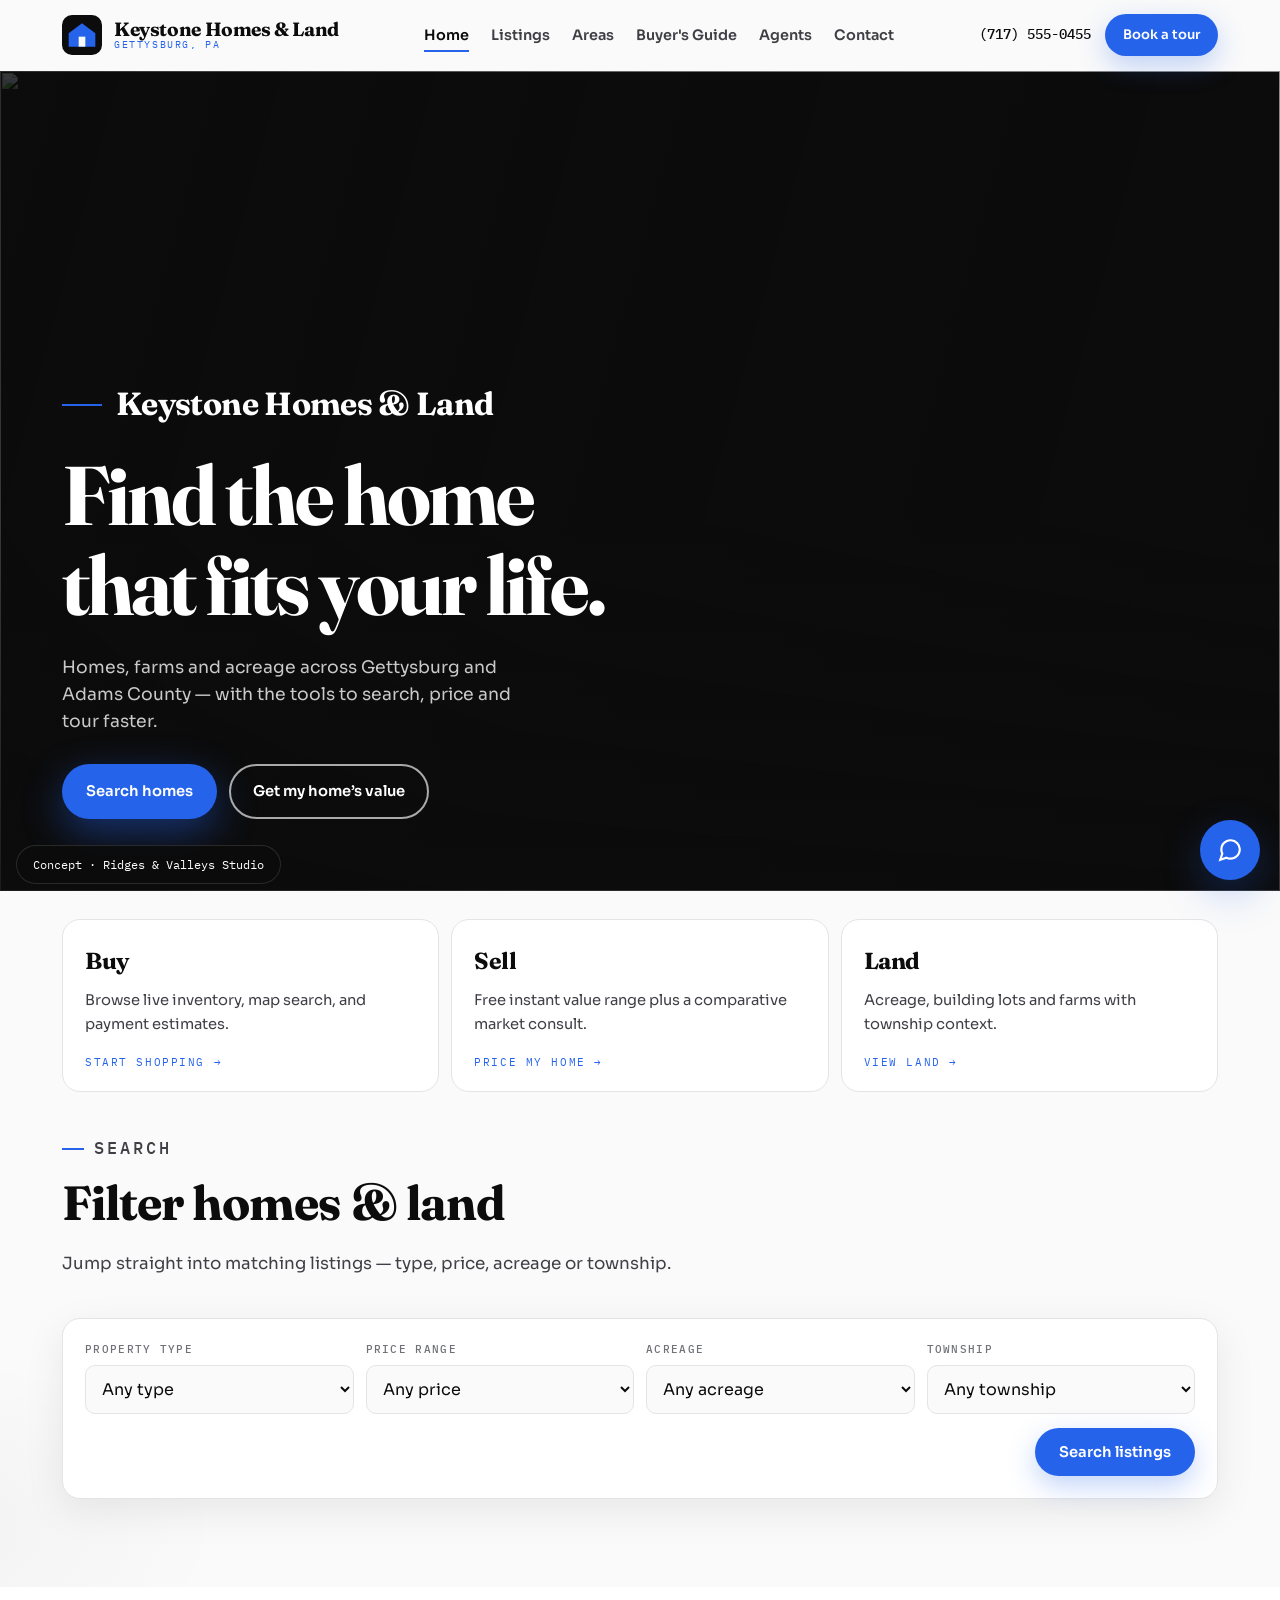
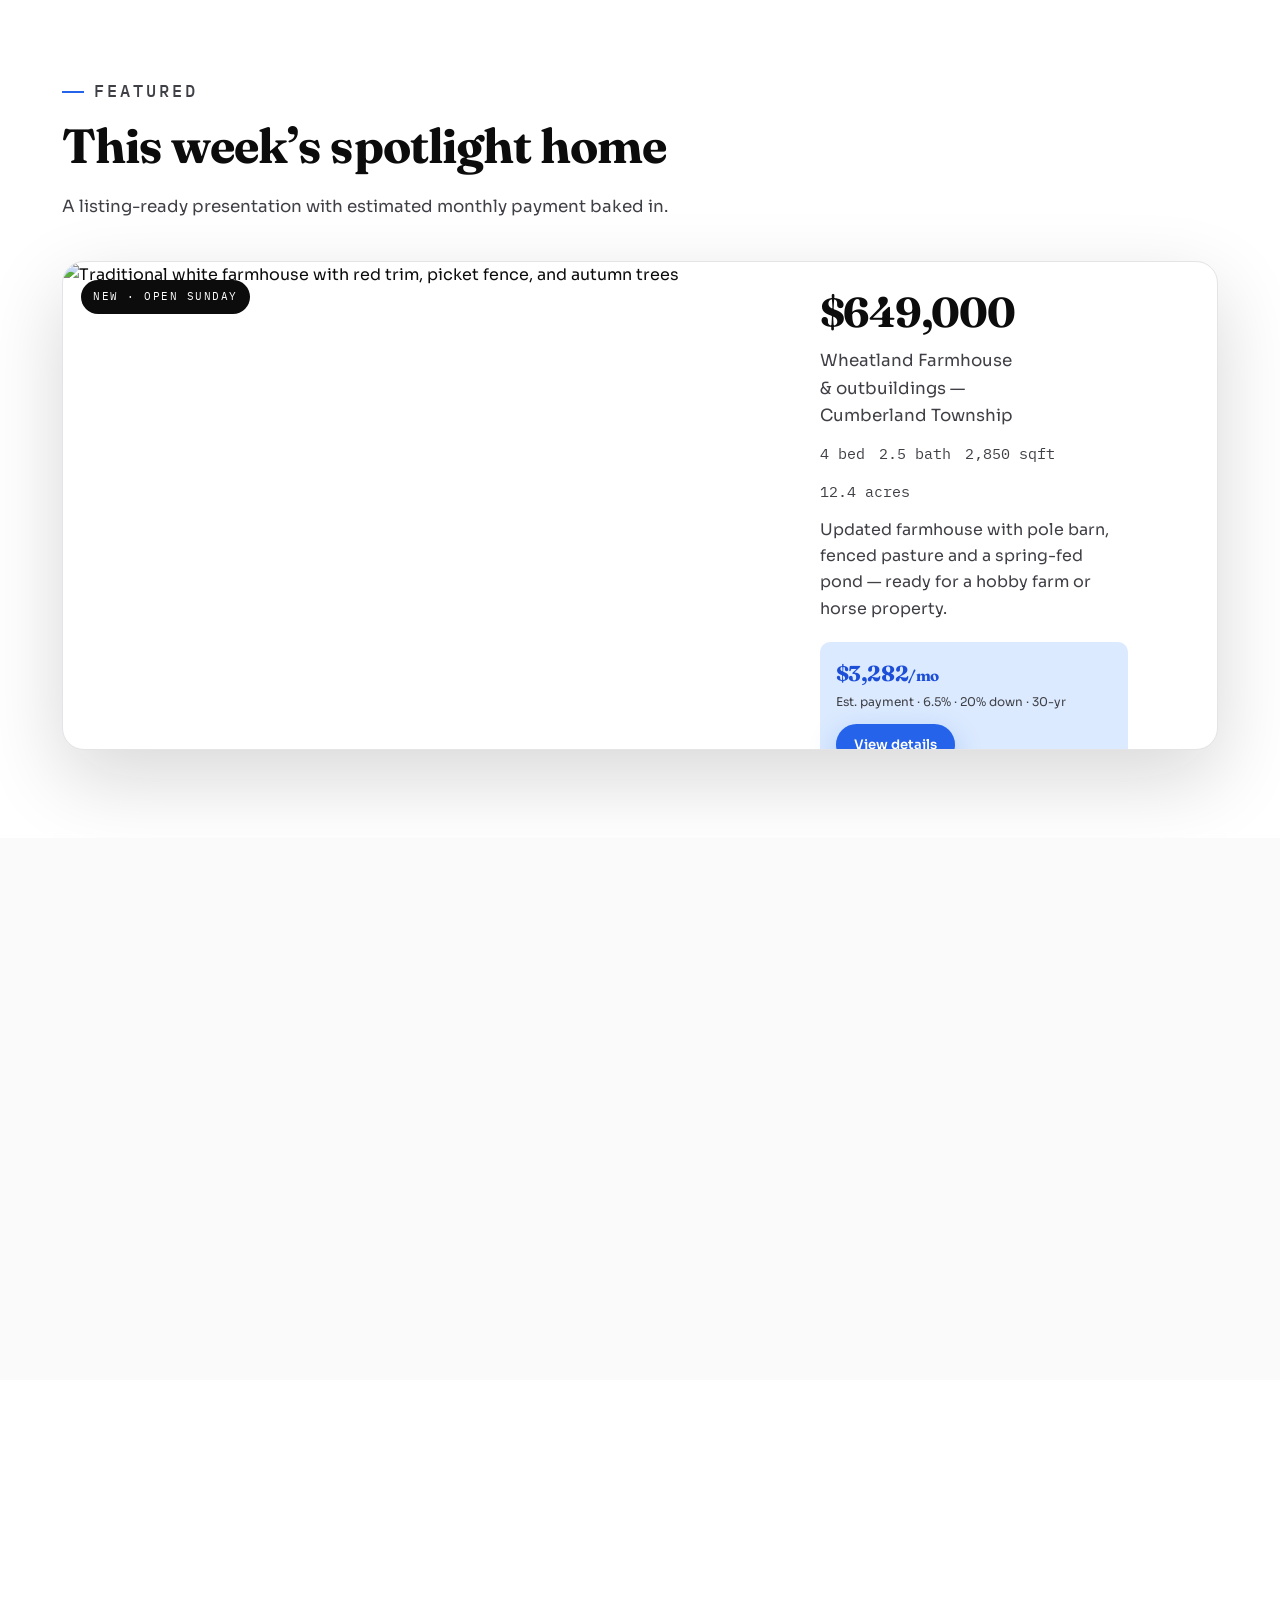
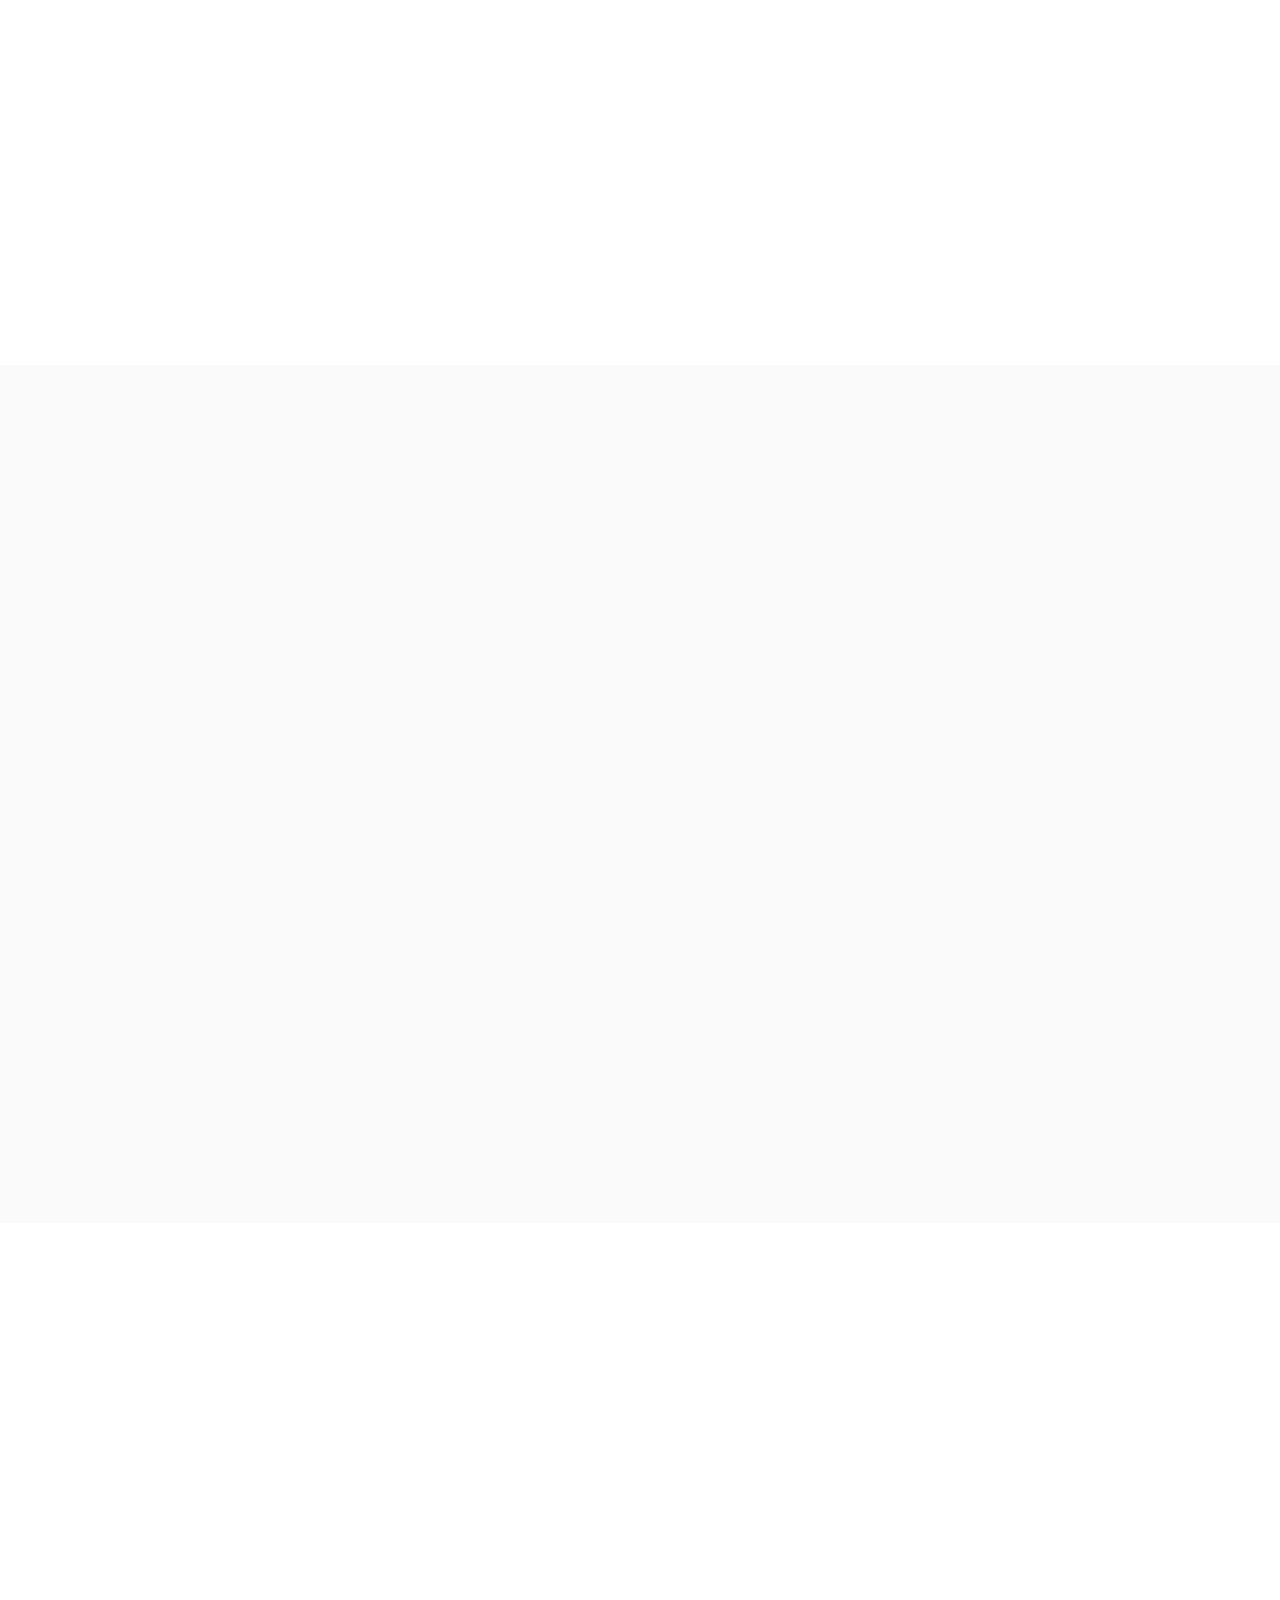
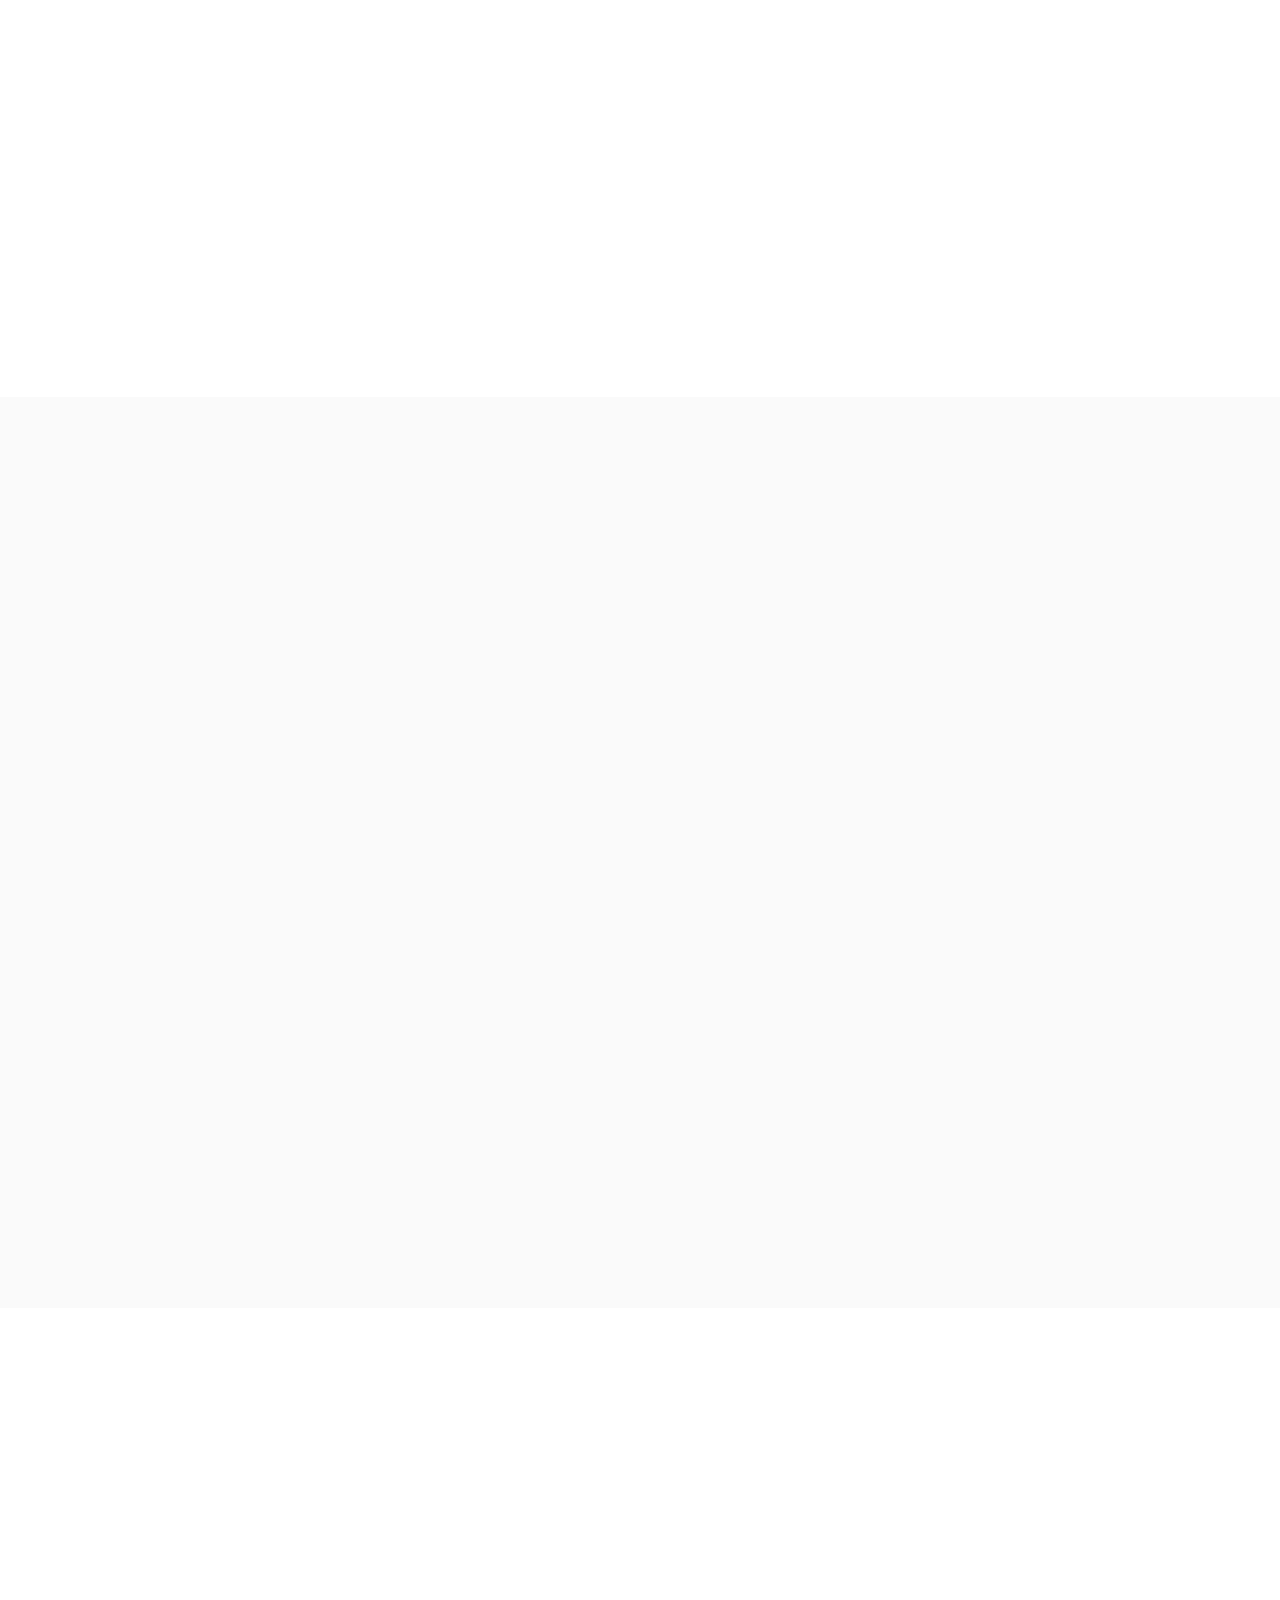
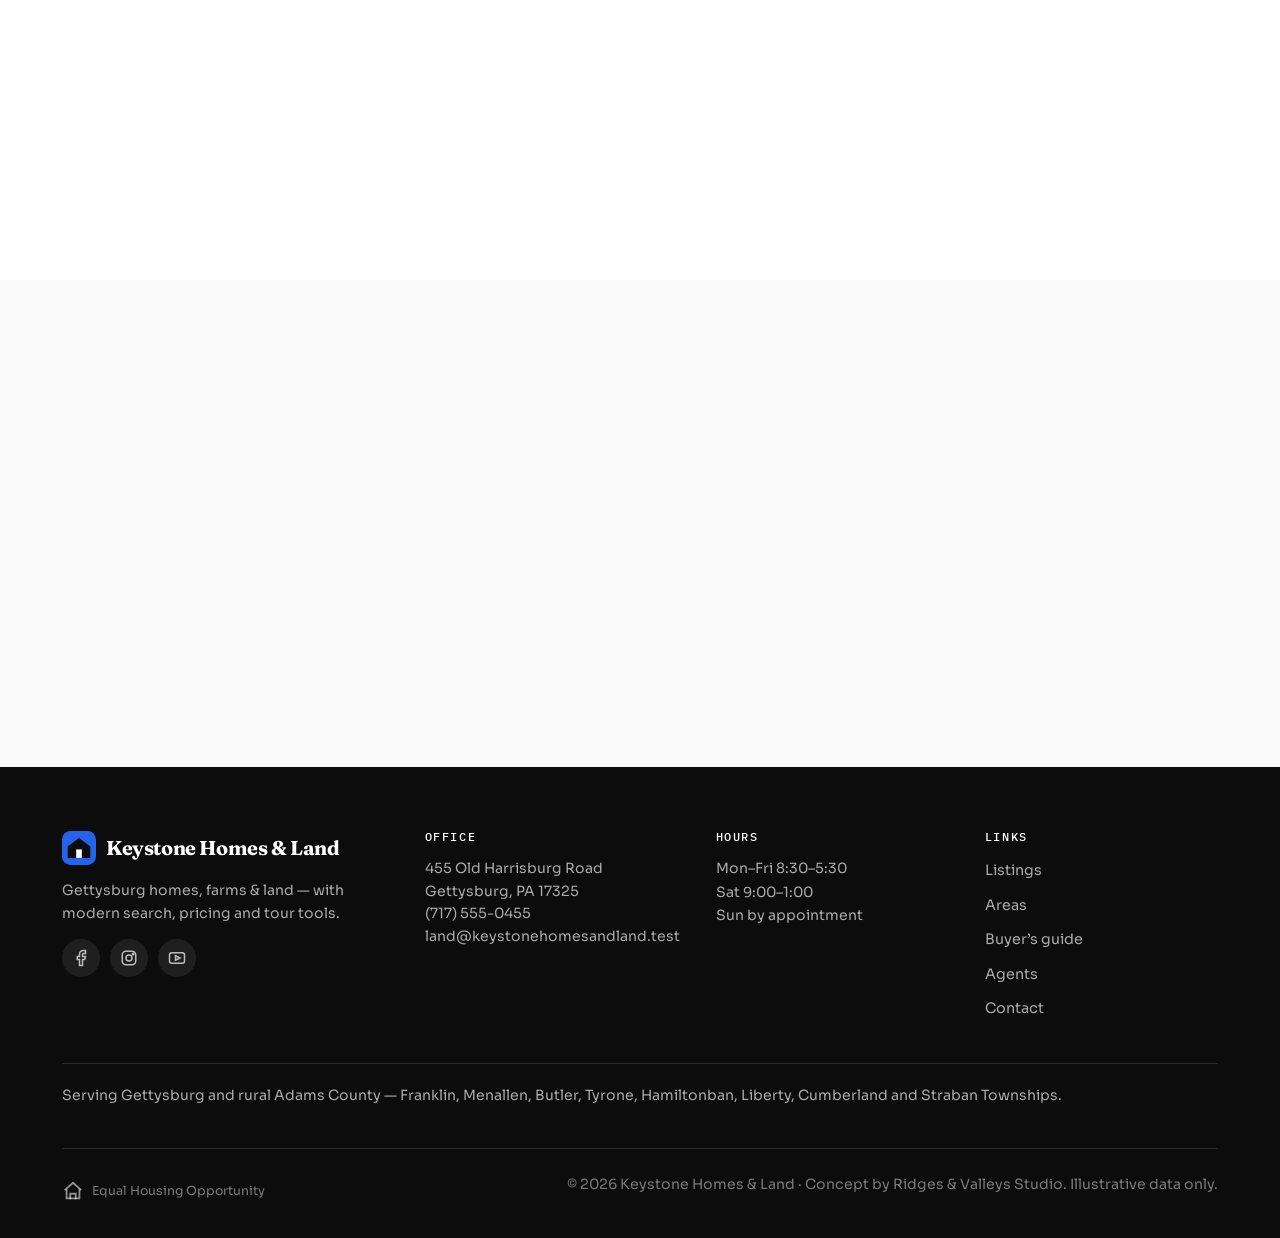
==== commit 790166b5: "Use traditional home photography across the site Swap modern architecture shots for Cape Cod, farmho" ====
--- a/index.html
+++ b/index.html
@@ -17,11 +17,11 @@
 <meta property="og:url" content="https://matthummel-pa.github.io/realtor-keystone-homes-and-land-theme/">
 <meta property="og:title" content="Keystone Homes & Land | Homes, Farms & Land for Sale in Gettysburg, PA">
 <meta property="og:description" content="Modern realtor tools for Adams County — search listings, estimate payments, get your home's value, and book a tour.">
-<meta property="og:image" content="https://images.unsplash.com/photo-1600585154340-be6161a56a0c?auto=format&fit=crop&w=1200&q=80">
+<meta property="og:image" content="https://images.unsplash.com/photo-1570129477492-45c003edd2be?auto=format&fit=crop&w=1200&q=80">
 <meta name="twitter:card" content="summary_large_image">
 <meta name="twitter:title" content="Keystone Homes & Land | Homes, Farms & Land for Sale in Gettysburg, PA">
 <meta name="twitter:description" content="Search homes and land near Gettysburg, estimate payments, and get a free home value from Keystone.">
-<meta name="twitter:image" content="https://images.unsplash.com/photo-1600585154340-be6161a56a0c?auto=format&fit=crop&w=1200&q=80">
+<meta name="twitter:image" content="https://images.unsplash.com/photo-1570129477492-45c003edd2be?auto=format&fit=crop&w=1200&q=80">
 
 <!-- Display: Fraunces (bold serif). UI: Sora. Data: IBM Plex Mono. -->
 <link rel="preconnect" href="https://fonts.googleapis.com">
@@ -29,7 +29,7 @@
 <link href="https://fonts.googleapis.com/css2?family=Fraunces:opsz,wght@9..144,600;9..144,700&family=IBM+Plex+Mono:wght@500&family=Sora:wght@400;600;700&display=swap" rel="stylesheet">
 <link rel="stylesheet" href="styles.css">
 
-<link rel="preload" as="image" href="https://images.unsplash.com/photo-1600585154340-be6161a56a0c?auto=format&fit=crop&w=1600&q=75" fetchpriority="high">
+<link rel="preload" as="image" href="https://images.unsplash.com/photo-1570129477492-45c003edd2be?auto=format&fit=crop&w=1600&q=75" fetchpriority="high">
 
 <script type="application/ld+json">
 {
@@ -38,7 +38,7 @@
   "@id":"https://matthummel-pa.github.io/realtor-keystone-homes-and-land-theme/#agency",
   "name":"Keystone Homes & Land",
   "url":"https://matthummel-pa.github.io/realtor-keystone-homes-and-land-theme/",
-  "image":"https://images.unsplash.com/photo-1600585154340-be6161a56a0c?auto=format&fit=crop&w=1200&q=80",
+  "image":"https://images.unsplash.com/photo-1570129477492-45c003edd2be?auto=format&fit=crop&w=1200&q=80",
   "telephone":"+1-717-555-0455",
   "email":"land@keystonehomesandland.test",
   "priceRange":"$$",
@@ -134,9 +134,9 @@
   <section class="hero" id="top" aria-labelledby="hero-heading">
     <figure class="hero-media">
       <img
-        src="https://images.unsplash.com/photo-1600585154340-be6161a56a0c?auto=format&fit=crop&w=1600&q=75"
-        srcset="https://images.unsplash.com/photo-1600585154340-be6161a56a0c?auto=format&fit=crop&w=800&q=70 800w,
-                https://images.unsplash.com/photo-1600585154340-be6161a56a0c?auto=format&fit=crop&w=1600&q=75 1600w"
+        src="https://images.unsplash.com/photo-1570129477492-45c003edd2be?auto=format&fit=crop&w=1600&q=75"
+        srcset="https://images.unsplash.com/photo-1570129477492-45c003edd2be?auto=format&fit=crop&w=800&q=70 800w,
+                https://images.unsplash.com/photo-1570129477492-45c003edd2be?auto=format&fit=crop&w=1600&q=75 1600w"
         sizes="100vw"
         width="1600"
         height="1067"
@@ -249,10 +249,10 @@
       <article class="featured reveal">
         <div class="featured-media">
           <img
-            src="https://images.unsplash.com/photo-1600047509807-ba8f99d2cdde?auto=format&fit=crop&w=1200&q=75"
+            src="https://images.unsplash.com/photo-1480074568708-e7b720bb3f09?auto=format&fit=crop&w=1200&q=75"
             width="1200"
             height="800"
-            alt="Modern two-story home with large windows and landscaped front yard"
+            alt="Traditional white farmhouse with red trim, picket fence, and autumn trees"
             loading="lazy"
             decoding="async"
           >
@@ -450,10 +450,10 @@
       <div class="why-grid reveal">
         <figure class="why-photo">
           <img
-            src="https://images.unsplash.com/photo-1564013799919-ab600027ffc6?auto=format&fit=crop&w=1100&q=75"
+            src="https://images.unsplash.com/photo-1628624747186-a941c476b7ef?auto=format&fit=crop&w=1100&q=75"
             width="1100"
             height="730"
-            alt="White contemporary house with pool at dusk"
+            alt="Traditional two-story suburban home with front porch and manicured lawn"
             loading="lazy"
             decoding="async"
           >
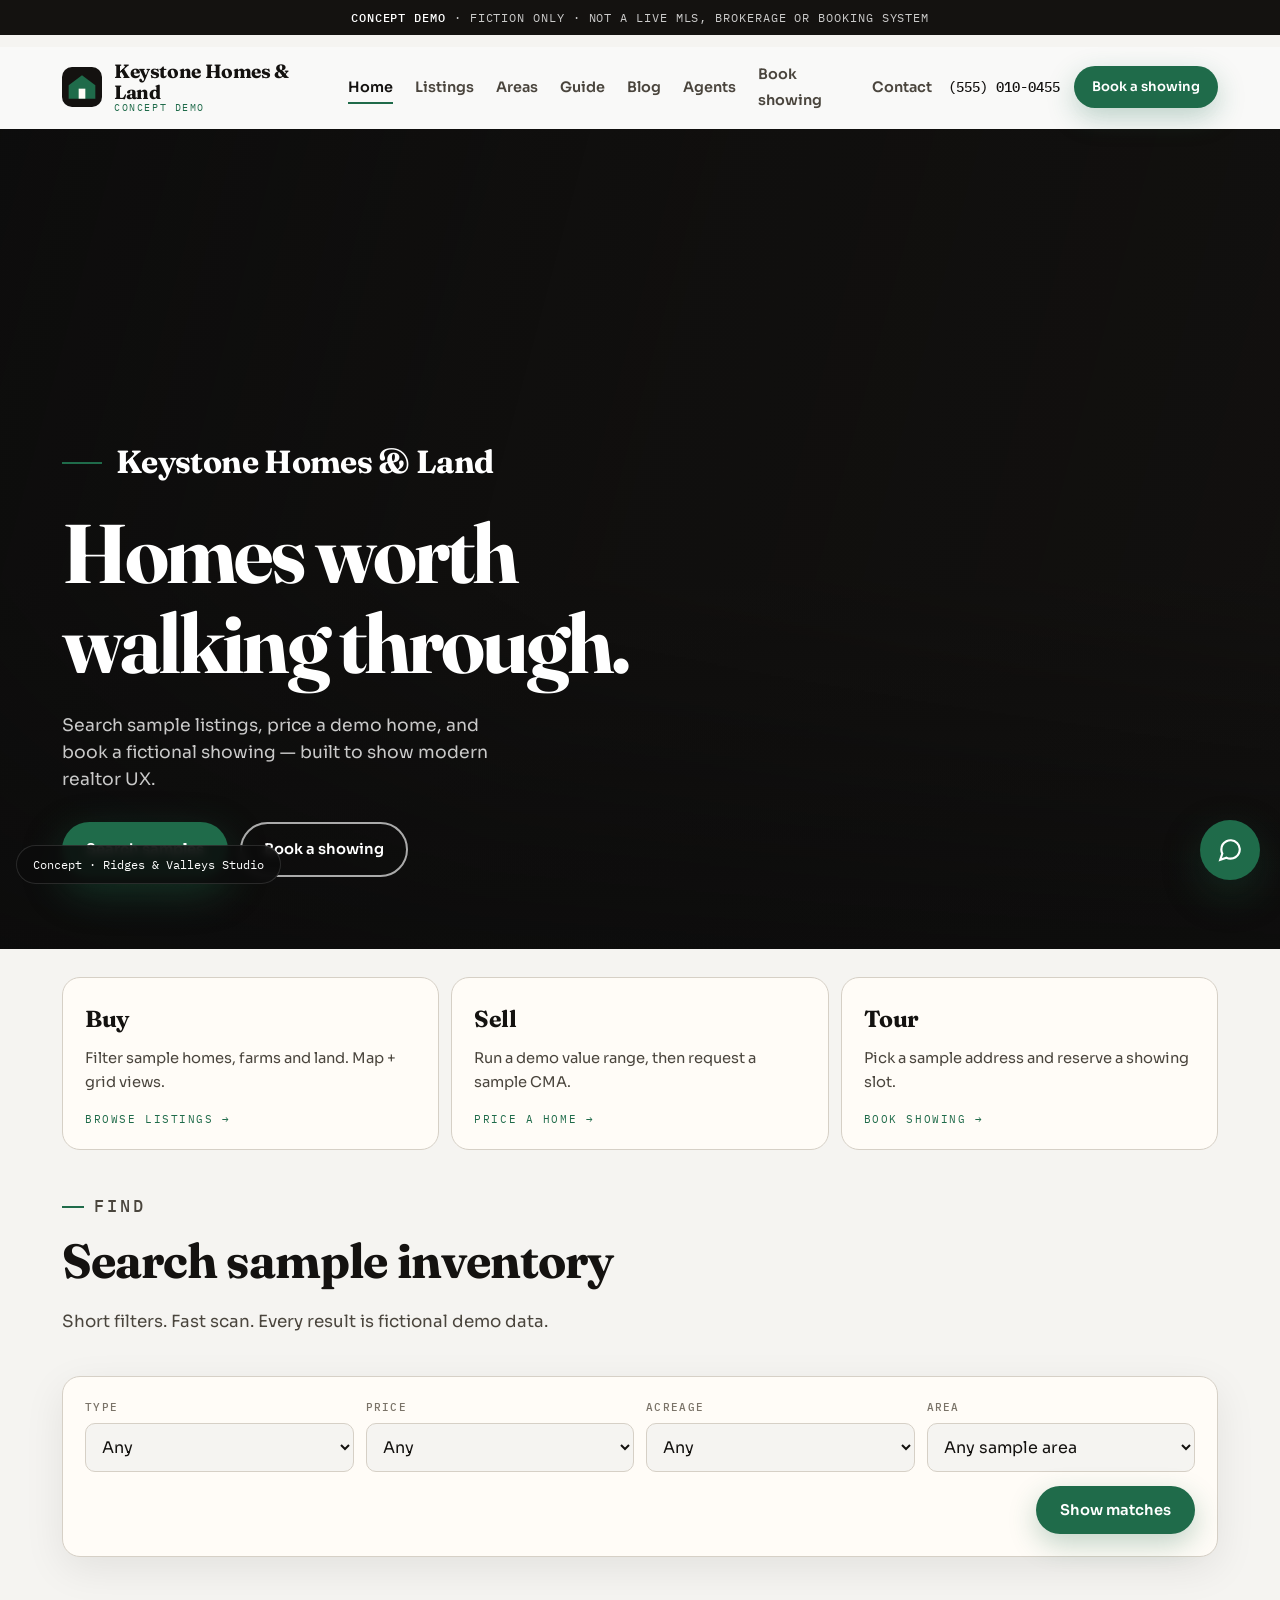
==== commit 6a0141aa: "Add blog posts and sync subpages to forest realtor system Roll the non-blue editorial palette, ficti" ====
--- a/index.html
+++ b/index.html
@@ -3,32 +3,30 @@
 <head>
 <meta charset="UTF-8">
 <meta name="viewport" content="width=device-width, initial-scale=1.0">
-<title>Keystone Homes &amp; Land | Homes, Farms &amp; Land for Sale in Gettysburg, PA</title>
-<meta name="description" content="Browse homes, farms and land for sale near Gettysburg, PA. Get a free home value, set listing alerts, tour open houses, and work with Adams County specialists at Keystone.">
-<meta name="theme-color" content="#2563eb">
+<title>Keystone Homes &amp; Land | Concept Homes, Farms &amp; Land Listings</title>
+<meta name="description" content="Concept realtor demo: search sample homes and land, estimate payments, get a demo home value, and book a fictional house showing. Built for UX, SEO and agent workflows.">
+<meta name="theme-color" content="#1f6b4a">
 <meta name="robots" content="index,follow,max-image-preview:large">
-<meta name="author" content="Keystone Homes & Land">
+<meta name="author" content="Ridges & Valleys Studio — concept demo">
 
 <link rel="canonical" href="https://matthummel-pa.github.io/realtor-keystone-homes-and-land-theme/">
 
 <meta property="og:type" content="website">
-<meta property="og:site_name" content="Keystone Homes & Land">
+<meta property="og:site_name" content="Keystone Homes & Land (Concept)">
 <meta property="og:locale" content="en_US">
 <meta property="og:url" content="https://matthummel-pa.github.io/realtor-keystone-homes-and-land-theme/">
-<meta property="og:title" content="Keystone Homes & Land | Homes, Farms & Land for Sale in Gettysburg, PA">
-<meta property="og:description" content="Modern realtor tools for Adams County — search listings, estimate payments, get your home's value, and book a tour.">
+<meta property="og:title" content="Keystone Homes & Land | Concept Homes, Farms & Land Listings">
+<meta property="og:description" content="Sample listings, payment tools, home-value estimates and showing appointments — a realtor UX concept, not a live brokerage.">
 <meta property="og:image" content="https://images.unsplash.com/photo-1570129477492-45c003edd2be?auto=format&fit=crop&w=1200&q=80">
 <meta name="twitter:card" content="summary_large_image">
-<meta name="twitter:title" content="Keystone Homes & Land | Homes, Farms & Land for Sale in Gettysburg, PA">
-<meta name="twitter:description" content="Search homes and land near Gettysburg, estimate payments, and get a free home value from Keystone.">
+<meta name="twitter:title" content="Keystone Homes & Land | Concept Homes, Farms & Land Listings">
+<meta name="twitter:description" content="Book a demo showing, scan sample listings, and try realtor tools in this concept site.">
 <meta name="twitter:image" content="https://images.unsplash.com/photo-1570129477492-45c003edd2be?auto=format&fit=crop&w=1200&q=80">
 
-<!-- Display: Fraunces (bold serif). UI: Sora. Data: IBM Plex Mono. -->
 <link rel="preconnect" href="https://fonts.googleapis.com">
 <link rel="preconnect" href="https://fonts.gstatic.com" crossorigin>
 <link href="https://fonts.googleapis.com/css2?family=Fraunces:opsz,wght@9..144,600;9..144,700&family=IBM+Plex+Mono:wght@500&family=Sora:wght@400;600;700&display=swap" rel="stylesheet">
 <link rel="stylesheet" href="styles.css">
-
 <link rel="preload" as="image" href="https://images.unsplash.com/photo-1570129477492-45c003edd2be?auto=format&fit=crop&w=1600&q=75" fetchpriority="high">
 
 <script type="application/ld+json">
@@ -36,36 +34,29 @@
   "@context":"https://schema.org",
   "@type":"RealEstateAgent",
   "@id":"https://matthummel-pa.github.io/realtor-keystone-homes-and-land-theme/#agency",
-  "name":"Keystone Homes & Land",
+  "name":"Keystone Homes & Land (Concept Demo)",
+  "description":"Fictional concept brokerage for design demonstration. Not a live MLS or licensed office.",
   "url":"https://matthummel-pa.github.io/realtor-keystone-homes-and-land-theme/",
   "image":"https://images.unsplash.com/photo-1570129477492-45c003edd2be?auto=format&fit=crop&w=1200&q=80",
-  "telephone":"+1-717-555-0455",
-  "email":"land@keystonehomesandland.test",
+  "telephone":"+1-555-010-0455",
+  "email":"hello@keystone-concept.test",
   "priceRange":"$$",
   "address":{
     "@type":"PostalAddress",
-    "streetAddress":"455 Old Harrisburg Road",
-    "addressLocality":"Gettysburg",
+    "streetAddress":"100 Concept Way",
+    "addressLocality":"Sample Borough",
     "addressRegion":"PA",
-    "postalCode":"17325",
+    "postalCode":"00000",
     "addressCountry":"US"
   },
-  "geo":{"@type":"GeoCoordinates","latitude":39.8309,"longitude":-77.2311},
-  "openingHoursSpecification":[
-    {"@type":"OpeningHoursSpecification","dayOfWeek":["Monday","Tuesday","Wednesday","Thursday","Friday"],"opens":"08:30","closes":"17:30"},
-    {"@type":"OpeningHoursSpecification","dayOfWeek":"Saturday","opens":"09:00","closes":"13:00"}
-  ],
-  "areaServed":[
-    {"@type":"City","name":"Gettysburg, PA"},
-    {"@type":"AdministrativeArea","name":"Adams County, PA"}
-  ]
+  "areaServed":{"@type":"AdministrativeArea","name":"Sample County (demo)"}
 }
 </script>
 <script type="application/ld+json">
 {
   "@context":"https://schema.org",
   "@type":"WebSite",
-  "name":"Keystone Homes & Land",
+  "name":"Keystone Homes & Land Concept",
   "url":"https://matthummel-pa.github.io/realtor-keystone-homes-and-land-theme/",
   "potentialAction":{
     "@type":"SearchAction",
@@ -74,22 +65,47 @@
   }
 }
 </script>
+<script type="application/ld+json">
+{
+  "@context":"https://schema.org",
+  "@type":"HowTo",
+  "name":"How to tour a sample home in this concept demo",
+  "description":"Four short steps to search sample listings and book a fictional showing appointment.",
+  "step":[
+    {"@type":"HowToStep","name":"Search sample listings","text":"Filter by type, price, acreage or township on the homepage or listings page."},
+    {"@type":"HowToStep","name":"Shortlist a property","text":"Open a listing card or pick a home in the showing booking form."},
+    {"@type":"HowToStep","name":"Pick a time","text":"Choose a demo date and available time slot for your fictional tour."},
+    {"@type":"HowToStep","name":"Confirm the appointment","text":"Submit the booking form to see an on-page confirmation (no real emails sent)."}
+  ]
+}
+</script>
+<script type="application/ld+json">
+{
+  "@context":"https://schema.org",
+  "@type":"FAQPage",
+  "mainEntity":[
+    {"@type":"Question","name":"Is Keystone Homes & Land a real brokerage?","acceptedAnswer":{"@type":"Answer","text":"No. This is a concept website with fictional contact details, sample listings and demo tools."}},
+    {"@type":"Question","name":"Can I book a real house showing here?","acceptedAnswer":{"@type":"Answer","text":"The appointment tool is a UX demo only. It does not notify agents or schedule real tours."}},
+    {"@type":"Question","name":"Are listing prices and market stats live?","acceptedAnswer":{"@type":"Answer","text":"All prices, inventory counts and market numbers are illustrative sample data for design."}}
+  ]
+}
+</script>
 </head>
 <body>
+<p class="demo-banner"><strong>Concept demo</strong> · Fiction only · Not a live MLS, brokerage or booking system</p>
 <a href="#main" class="skip-link">Skip to main content</a>
 
 <header class="site-header">
   <div class="header-inner">
-    <a href="index.html" class="brand" aria-label="Keystone Homes & Land, home">
-      <!-- Monochrome mark — works with the cobalt system -->
+    <a href="index.html" class="brand" aria-label="Keystone Homes & Land concept, home">
       <svg class="brand-mark" viewBox="0 0 48 48" fill="none" aria-hidden="true">
-        <rect width="48" height="48" rx="12" fill="#0c0c0c"/>
-        <path d="M24 10 L40 22 V38 H8 V22 Z" fill="#2563eb"/>
-        <rect x="20" y="26" width="8" height="12" fill="#fafafa"/>
+        <rect width="48" height="48" rx="12" fill="#141210"/>
+        <path d="M24 10 L40 22 V38 H8 V22 Z" fill="#1f6b4a"/>
+        <rect x="20" y="26" width="8" height="12" fill="#fffcf7"/>
       </svg>
       <span class="brand-text">
         <strong>Keystone Homes &amp; Land</strong>
-        <span>Gettysburg, PA</span>
+        <span>Concept demo</span>
       </span>
     </a>
 
@@ -98,15 +114,17 @@
         <li><a href="index.html" class="is-active" aria-current="page">Home</a></li>
         <li><a href="listings.html">Listings</a></li>
         <li><a href="areas.html">Areas</a></li>
-        <li><a href="guide.html">Buyer's Guide</a></li>
+        <li><a href="guide.html">Guide</a></li>
+        <li><a href="blog.html">Blog</a></li>
         <li><a href="agents.html">Agents</a></li>
+        <li><a href="#book-showing">Book showing</a></li>
         <li><a href="contact.html">Contact</a></li>
       </ul>
     </nav>
 
     <div class="header-cta">
-      <a class="header-phone" href="tel:+17175550455">(717) 555-0455</a>
-      <a class="btn btn-primary btn-sm" href="guide.html#schedule">Book a tour</a>
+      <a class="header-phone" href="tel:+15550100455">(555) 010-0455</a>
+      <a class="btn btn-primary btn-sm" href="#book-showing">Book a showing</a>
     </div>
 
     <button type="button" class="hamburger" id="hamburgerBtn" aria-expanded="false" aria-controls="mobileNav" aria-label="Open menu">
@@ -118,19 +136,17 @@
     <a href="index.html" class="is-active" aria-current="page">Home</a>
     <a href="listings.html">Listings</a>
     <a href="areas.html">Areas</a>
-    <a href="guide.html">Buyer's Guide</a>
+    <a href="guide.html">Guide</a>
+    <a href="blog.html">Blog</a>
     <a href="agents.html">Agents</a>
+    <a href="#book-showing">Book showing</a>
     <a href="contact.html">Contact</a>
-    <a class="header-phone" href="tel:+17175550455">Call (717) 555-0455</a>
-    <a class="btn btn-primary" href="guide.html#schedule">Book a tour</a>
+    <a class="header-phone" href="tel:+15550100455">Call (555) 010-0455</a>
+    <a class="btn btn-primary" href="#book-showing">Book a showing</a>
   </nav>
 </header>
 
 <main id="main">
-  <!--
-    Hero: full-bleed listing-style home photo.
-    Brand + one bold serif headline (single color) + short line + CTAs only.
-  -->
   <section class="hero" id="top" aria-labelledby="hero-heading">
     <figure class="hero-media">
       <img
@@ -138,43 +154,39 @@
         srcset="https://images.unsplash.com/photo-1570129477492-45c003edd2be?auto=format&fit=crop&w=800&q=70 800w,
                 https://images.unsplash.com/photo-1570129477492-45c003edd2be?auto=format&fit=crop&w=1600&q=75 1600w"
         sizes="100vw"
-        width="1600"
-        height="1067"
-        alt=""
-        decoding="async"
-        fetchpriority="high"
+        width="1600" height="1067" alt="" decoding="async" fetchpriority="high"
       >
     </figure>
     <div class="hero-veil" aria-hidden="true"></div>
     <div class="hero-inner">
       <p class="hero-brand">Keystone Homes &amp; Land</p>
-      <h1 id="hero-heading">Find the home that fits your life.</h1>
-      <p class="hero-sub">Homes, farms and acreage across Gettysburg and Adams County — with the tools to search, price and tour faster.</p>
+      <h1 id="hero-heading">Homes worth walking through.</h1>
+      <p class="hero-sub">Search sample listings, price a demo home, and book a fictional showing — built to show modern realtor UX.</p>
       <div class="hero-cta">
-        <a class="btn btn-primary" href="#search">Search homes</a>
-        <a class="btn btn-outline light" href="#value">Get my home’s value</a>
-      </div>
-    </div>
-  </section>
-
-  <!-- Intent paths: buy / sell / invest — high-intent realtor UX -->
-  <section class="intent-band" aria-label="How can we help">
+        <a class="btn btn-primary" href="#search">Search samples</a>
+        <a class="btn btn-outline light" href="#book-showing">Book a showing</a>
+      </div>
+    </div>
+  </section>
+
+  <!-- Intent grid -->
+  <section class="intent-band" aria-label="Choose a path">
     <div class="wrap">
       <div class="intent-grid">
         <a class="intent-card" href="listings.html">
           <strong>Buy</strong>
-          <span>Browse live inventory, map search, and payment estimates.</span>
-          <em>Start shopping →</em>
+          <span>Filter sample homes, farms and land. Map + grid views.</span>
+          <em>Browse listings →</em>
         </a>
         <a class="intent-card" href="#value">
           <strong>Sell</strong>
-          <span>Free instant value range plus a comparative market consult.</span>
-          <em>Price my home →</em>
+          <span>Run a demo value range, then request a sample CMA.</span>
+          <em>Price a home →</em>
         </a>
-        <a class="intent-card" href="listings.html?type=land">
-          <strong>Land</strong>
-          <span>Acreage, building lots and farms with township context.</span>
-          <em>View land →</em>
+        <a class="intent-card" href="#book-showing">
+          <strong>Tour</strong>
+          <span>Pick a sample address and reserve a showing slot.</span>
+          <em>Book showing →</em>
         </a>
       </div>
     </div>
@@ -183,17 +195,16 @@
   <section class="section search-band" id="search" aria-labelledby="search-heading">
     <div class="wrap">
       <header class="section-head left reveal">
-        <p class="eyebrow">Search</p>
-        <h2 id="search-heading">Filter homes &amp; land</h2>
-        <p>Jump straight into matching listings — type, price, acreage or township.</p>
-      </header>
-
-      <form class="listing-search reveal" id="heroSearchForm" role="search" aria-label="Search listings">
+        <p class="eyebrow">Find</p>
+        <h2 id="search-heading">Search sample inventory</h2>
+        <p>Short filters. Fast scan. Every result is fictional demo data.</p>
+      </header>
+      <form class="listing-search reveal" id="heroSearchForm" role="search" aria-label="Search sample listings">
         <div class="listing-search-row">
           <div class="field">
-            <label for="hsType">Property type</label>
+            <label for="hsType">Type</label>
             <select id="hsType" name="type">
-              <option value="all">Any type</option>
+              <option value="all">Any</option>
               <option value="home">Home</option>
               <option value="farm">Farm</option>
               <option value="land">Land</option>
@@ -201,329 +212,391 @@
             </select>
           </div>
           <div class="field">
-            <label for="hsPrice">Price range</label>
+            <label for="hsPrice">Price</label>
             <select id="hsPrice" name="price">
-              <option value="all">Any price</option>
-              <option value="0-250000">Under $250,000</option>
-              <option value="250000-500000">$250,000 – $500,000</option>
-              <option value="500000-750000">$500,000 – $750,000</option>
-              <option value="750000-999999999">$750,000+</option>
+              <option value="all">Any</option>
+              <option value="0-250000">Under $250k</option>
+              <option value="250000-500000">$250k–$500k</option>
+              <option value="500000-750000">$500k–$750k</option>
+              <option value="750000-999999999">$750k+</option>
             </select>
           </div>
           <div class="field">
             <label for="hsAcreage">Acreage</label>
             <select id="hsAcreage" name="acreage">
-              <option value="all">Any acreage</option>
-              <option value="0-1">Under 1 acre</option>
-              <option value="1-10">1 – 10 acres</option>
-              <option value="10-30">10 – 30 acres</option>
-              <option value="30-999">30+ acres</option>
+              <option value="all">Any</option>
+              <option value="0-1">&lt; 1 acre</option>
+              <option value="1-10">1–10</option>
+              <option value="10-30">10–30</option>
+              <option value="30-999">30+</option>
             </select>
           </div>
           <div class="field">
-            <label for="hsTownship">Township</label>
+            <label for="hsTownship">Area</label>
             <select id="hsTownship" name="township">
-              <option value="all">Any township</option>
-              <option value="Cumberland">Cumberland Twp</option>
-              <option value="Straban">Straban Twp</option>
-              <option value="Franklin">Franklin Twp</option>
+              <option value="all">Any sample area</option>
+              <option value="Cumberland">North Ridge</option>
+              <option value="Straban">Mill Creek</option>
+              <option value="Franklin">Oak Hollow</option>
             </select>
           </div>
         </div>
         <div class="listing-search-actions">
-          <button type="submit" class="btn btn-primary">Search listings</button>
+          <button type="submit" class="btn btn-primary">Show matches</button>
         </div>
       </form>
     </div>
   </section>
 
-  <!-- Featured listing with payment estimate — core realtor conversion block -->
-  <section class="section section-alt" aria-labelledby="featured-heading">
+  <!-- Scannable featured strip -->
+  <section class="section section-alt" aria-labelledby="spotlight-heading">
     <div class="wrap">
       <header class="section-head left reveal">
-        <p class="eyebrow">Featured</p>
-        <h2 id="featured-heading">This week’s spotlight home</h2>
-        <p>A listing-ready presentation with estimated monthly payment baked in.</p>
-      </header>
-
-      <article class="featured reveal">
-        <div class="featured-media">
-          <img
-            src="https://images.unsplash.com/photo-1480074568708-e7b720bb3f09?auto=format&fit=crop&w=1200&q=75"
-            width="1200"
-            height="800"
-            alt="Traditional white farmhouse with red trim, picket fence, and autumn trees"
-            loading="lazy"
-            decoding="async"
-          >
-          <span class="featured-badge">New · Open Sunday</span>
-        </div>
-        <div class="featured-body">
-          <h3 class="featured-price">$649,000</h3>
-          <p class="lede" style="margin:0">Wheatland Farmhouse &amp; outbuildings — Cumberland Township</p>
-          <div class="featured-meta" aria-label="Property details">
-            <span>4 bed</span>
-            <span>2.5 bath</span>
-            <span>2,850 sqft</span>
-            <span>12.4 acres</span>
-          </div>
-          <p style="color:var(--ink-soft);margin:0">Updated farmhouse with pole barn, fenced pasture and a spring-fed pond — ready for a hobby farm or horse property.</p>
-          <div class="payment-chip" id="featuredPayment" data-price="649000">
-            <div>
-              <strong id="payOut">$3,420<span style="font-size:.7em">/mo</span></strong>
-              <small>Est. payment · 6.5% · 20% down · 30-yr</small>
-            </div>
-            <a class="btn btn-primary btn-sm" href="listings.html">View details</a>
-          </div>
-          <div class="field" style="margin-top:4px">
-            <label for="rateSlider">Adjust rate (illustrative)</label>
-            <input type="range" id="rateSlider" min="5" max="8" step="0.125" value="6.5" aria-valuetext="6.5 percent">
-          </div>
-        </div>
-      </article>
-    </div>
-  </section>
-
-  <!-- Market pulse — agents use this language daily -->
+        <p class="eyebrow">Spotlight</p>
+        <h2 id="spotlight-heading">Three sample homes to scan</h2>
+        <p>Price · beds · acres — then book a fictional walk-through.</p>
+      </header>
+      <div class="listing-mini-grid reveal">
+        <a class="listing-mini" href="#book-showing" data-book-property="Willow Creek Farmhouse">
+          <img src="https://images.unsplash.com/photo-1480074568708-e7b720bb3f09?auto=format&fit=crop&w=800&q=70" width="800" height="500" alt="White traditional farmhouse with picket fence" loading="lazy" decoding="async">
+          <div>
+            <strong>$649,000</strong>
+            <span>Willow Creek Farmhouse · 4 bd · 12 acres</span>
+            <span class="chip">Sample · Book showing</span>
+          </div>
+        </a>
+        <a class="listing-mini" href="#book-showing" data-book-property="Maple Street Cape">
+          <img src="https://images.unsplash.com/photo-1570129477492-45c003edd2be?auto=format&fit=crop&w=800&q=70" width="800" height="500" alt="Traditional Cape Cod style home with porch" loading="lazy" decoding="async">
+          <div>
+            <strong>$525,000</strong>
+            <span>Maple Street Cape · 4 bd · 8 acres</span>
+            <span class="chip">Sample · Book showing</span>
+          </div>
+        </a>
+        <a class="listing-mini" href="#book-showing" data-book-property="Harbor Lane Colonial">
+          <img src="https://images.unsplash.com/photo-1628624747186-a941c476b7ef?auto=format&fit=crop&w=800&q=70" width="800" height="500" alt="Traditional two-story suburban home" loading="lazy" decoding="async">
+          <div>
+            <strong>$349,900</strong>
+            <span>Harbor Lane Colonial · 3 bd · 0.6 acres</span>
+            <span class="chip">Sample · Book showing</span>
+          </div>
+        </a>
+      </div>
+    </div>
+  </section>
+
+  <!-- How it works -->
+  <section class="section" aria-labelledby="how-heading">
+    <div class="wrap">
+      <header class="section-head reveal">
+        <p class="eyebrow">Workflow</p>
+        <h2 id="how-heading">From search to showing</h2>
+        <p>Four scannable steps agents and buyers both understand.</p>
+      </header>
+      <div class="step-grid reveal">
+        <div class="step">
+          <h3>Search</h3>
+          <p>Filter sample homes by type, price and acreage.</p>
+        </div>
+        <div class="step">
+          <h3>Shortlist</h3>
+          <p>Save favorites or pick a spotlight address.</p>
+        </div>
+        <div class="step">
+          <h3>Book</h3>
+          <p>Choose a demo date and time slot to tour.</p>
+        </div>
+        <div class="step">
+          <h3>Confirm</h3>
+          <p>See an on-page confirmation — no real emails.</p>
+        </div>
+      </div>
+    </div>
+  </section>
+
+  <!-- BOOK SHOWING — key realtor tool -->
+  <section class="section section-alt" id="book-showing" aria-labelledby="book-heading">
+    <div class="wrap">
+      <header class="section-head left reveal">
+        <p class="eyebrow">Appointments</p>
+        <h2 id="book-heading">Book a house showing</h2>
+        <p>Demo scheduler for touring sample homes. Nothing is sent to a real calendar.</p>
+      </header>
+
+      <div class="booking-shell reveal">
+        <form id="showingForm" novalidate>
+          <div class="form-grid two">
+            <div class="field" style="grid-column:1/-1">
+              <label for="showProperty">Property to tour</label>
+              <select id="showProperty" name="property" required>
+                <option value="">Select a sample home…</option>
+                <option>Willow Creek Farmhouse — $649,000</option>
+                <option>Maple Street Cape — $525,000</option>
+                <option>Harbor Lane Colonial — $349,900</option>
+                <option>Mill Creek Acreage — $215,000</option>
+                <option>Oak Hollow Homestead — $795,000</option>
+              </select>
+            </div>
+            <div class="field">
+              <label for="showDate">Preferred date</label>
+              <input id="showDate" name="date" type="date" required>
+            </div>
+            <div class="field">
+              <label for="showType">Showing type</label>
+              <select id="showType" name="type">
+                <option>In-person tour</option>
+                <option>Private preview</option>
+                <option>Virtual walk-through</option>
+              </select>
+            </div>
+          </div>
+
+          <fieldset style="border:0;padding:0;margin:18px 0 0">
+            <legend class="field" style="margin-bottom:8px"><span style="font-family:var(--ff-mono);font-size:.68rem;letter-spacing:.12em;text-transform:uppercase;color:var(--ink-faint)">Available times</span></legend>
+            <div class="slot-grid" id="slotGrid" role="group" aria-label="Time slots">
+              <button type="button" class="slot" data-time="9:00 AM">9:00 AM</button>
+              <button type="button" class="slot" data-time="10:30 AM">10:30 AM</button>
+              <button type="button" class="slot" data-time="12:00 PM">12:00 PM</button>
+              <button type="button" class="slot" data-time="1:30 PM">1:30 PM</button>
+              <button type="button" class="slot" data-time="3:00 PM">3:00 PM</button>
+              <button type="button" class="slot" data-time="4:30 PM">4:30 PM</button>
+              <button type="button" class="slot" data-time="5:30 PM">5:30 PM</button>
+              <button type="button" class="slot" data-time="6:30 PM">6:30 PM</button>
+            </div>
+            <input type="hidden" id="showTime" name="time" value="" required>
+          </fieldset>
+
+          <div class="form-grid two" style="margin-top:18px">
+            <div class="field">
+              <label for="showName">Your name</label>
+              <input id="showName" name="name" type="text" autocomplete="name" placeholder="Alex Buyer" required>
+            </div>
+            <div class="field">
+              <label for="showPhone">Phone</label>
+              <input id="showPhone" name="phone" type="tel" autocomplete="tel" placeholder="(555) 010-0199" required>
+            </div>
+            <div class="field" style="grid-column:1/-1">
+              <label for="showEmail">Email</label>
+              <input id="showEmail" name="email" type="email" autocomplete="email" placeholder="you@example.test" required>
+            </div>
+            <div class="field" style="grid-column:1/-1">
+              <label for="showNotes">Notes (optional)</label>
+              <textarea id="showNotes" name="notes" rows="3" placeholder="Gate code questions, pets, first-time buyer…"></textarea>
+            </div>
+            <div class="field" style="grid-column:1/-1">
+              <button type="submit" class="btn btn-primary" style="width:100%">Request showing</button>
+            </div>
+          </div>
+          <p class="form-note">Demo only — no emails, texts or calendar invites are sent.</p>
+          <div class="confirm-msg" id="showingConfirm" role="status" aria-live="polite"></div>
+        </form>
+
+        <aside class="booking-summary" aria-label="Why agents use this">
+          <strong>Built for realtor workflows</strong>
+          <p style="margin:0 0 12px">Showing appointments are the highest-intent action on a listing site. This pattern keeps property, date and time in one scan.</p>
+          <ul class="scan-card" style="box-shadow:none;border:0;padding:0;background:transparent">
+            <li>Property locked before time selection</li>
+            <li>Slot chips beat long dropdowns</li>
+            <li>Mobile-first required fields</li>
+            <li>Clear “demo only” confirmation copy</li>
+          </ul>
+          <div class="chip-row">
+            <span class="chip">In-person</span>
+            <span class="chip">Private preview</span>
+            <span class="chip">Virtual</span>
+          </div>
+        </aside>
+      </div>
+    </div>
+  </section>
+
+  <!-- Market + tools grids -->
   <section class="section" aria-labelledby="market-heading">
     <div class="wrap">
       <header class="section-head reveal">
-        <p class="eyebrow">Adams County market</p>
-        <h2 id="market-heading">Pulse check</h2>
-        <p>Concept snapshot for demo — replace with live MLS stats in production.</p>
+        <p class="eyebrow">Sample market</p>
+        <h2 id="market-heading">Pulse at a glance</h2>
+        <p>Illustrative numbers for layout — not live market data.</p>
       </header>
       <div class="market-grid reveal">
-        <div class="market-stat">
-          <strong>$412k</strong>
-          <span>Median sale</span>
-          <em>↑ 3.2% YoY</em>
-        </div>
-        <div class="market-stat">
-          <strong>28</strong>
-          <span>Days on market</span>
-          <em class="down">↓ 5 days</em>
-        </div>
-        <div class="market-stat">
-          <strong>1.4</strong>
-          <span>Months inventory</span>
-          <em>Seller’s market</em>
-        </div>
-        <div class="market-stat">
-          <strong>96%</strong>
-          <span>List-to-sale</span>
-          <em>↑ Strong demand</em>
-        </div>
-      </div>
-    </div>
-  </section>
-
-  <!-- Open houses -->
-  <section class="section section-alt" aria-labelledby="open-heading">
-    <div class="wrap">
-      <header class="section-head left reveal">
-        <p class="eyebrow">This weekend</p>
-        <h2 id="open-heading">Open houses</h2>
-        <p>Stop by — or book a private tour if the slot doesn’t work.</p>
-      </header>
-      <div class="open-list reveal">
-        <a class="open-row" href="listings.html">
-          <span class="open-when">Sat · 11–1</span>
-          <span class="open-title">Seminary Ridge Cottage</span>
-          <span class="open-addr">980 Chambersburg Pike · $349,900</span>
-          <span class="explore-cta">Directions →</span>
-        </a>
-        <a class="open-row" href="listings.html">
-          <span class="open-when">Sun · 1–3</span>
-          <span class="open-title">Wheatland Farmhouse</span>
-          <span class="open-addr">1420 Fairfield Rd · $649,000</span>
-          <span class="explore-cta">Directions →</span>
-        </a>
-        <a class="open-row" href="listings.html">
-          <span class="open-when">Sun · 2–4</span>
-          <span class="open-title">Baltimore Pike Brick Farmhouse</span>
-          <span class="open-addr">1755 Baltimore Pike · $525,000</span>
-          <span class="explore-cta">Directions →</span>
-        </a>
-      </div>
-    </div>
-  </section>
-
-  <!-- Seller value + buyer alerts -->
-  <section class="section" id="value" aria-labelledby="tools-heading">
+        <div class="market-stat"><strong>$398k</strong><span>Median (demo)</span><em>↑ Sample trend</em></div>
+        <div class="market-stat"><strong>32</strong><span>Days on market</span><em class="down">↓ Demo delta</em></div>
+        <div class="market-stat"><strong>1.6</strong><span>Months inventory</span><em>Sample signal</em></div>
+        <div class="market-stat"><strong>95%</strong><span>List-to-sale</span><em>Illustrative</em></div>
+      </div>
+    </div>
+  </section>
+
+  <section class="section section-alt" id="value" aria-labelledby="tools-heading">
     <div class="wrap">
       <header class="section-head reveal">
         <p class="eyebrow">Agent tools</p>
-        <h2 id="tools-heading">Price it. Watch it. Move on it.</h2>
-        <p>Two of the most-used realtor workflows — home value and listing alerts — right on the homepage.</p>
-      </header>
-
+        <h2 id="tools-heading">Price it. Watch it.</h2>
+        <p>Two grids buyers and sellers actually use — value estimate and listing alerts.</p>
+      </header>
       <div class="tools-grid">
         <div class="tool-panel reveal">
-          <h3>What’s my home worth?</h3>
-          <p class="lede">Get an illustrative value range in seconds. An agent will refine it with comps.</p>
+          <h3>Demo home value</h3>
+          <p class="lede">Instant range for a fictional address. Not an appraisal.</p>
           <form class="form-grid two" id="valueForm">
             <div class="field" style="grid-column:1/-1">
               <label for="vAddress">Street address</label>
-              <input id="vAddress" name="address" type="text" autocomplete="street-address" placeholder="123 Farm Lane, Gettysburg PA" required>
+              <input id="vAddress" type="text" placeholder="100 Concept Way" required>
             </div>
             <div class="field">
               <label for="vBeds">Beds</label>
-              <select id="vBeds" required>
-                <option value="2">2</option>
-                <option value="3" selected>3</option>
-                <option value="4">4</option>
-                <option value="5">5+</option>
-              </select>
+              <select id="vBeds"><option>2</option><option selected>3</option><option>4</option><option>5</option></select>
             </div>
             <div class="field">
               <label for="vAcres">Acres</label>
-              <select id="vAcres" required>
-                <option value="0.5">Under 1</option>
-                <option value="5" selected>1–10</option>
-                <option value="20">10–30</option>
-                <option value="40">30+</option>
-              </select>
+              <select id="vAcres"><option value="0.5">&lt; 1</option><option value="5" selected>1–10</option><option value="20">10–30</option><option value="40">30+</option></select>
             </div>
             <div class="field" style="grid-column:1/-1">
               <button type="submit" class="btn btn-primary" style="width:100%">Estimate value</button>
             </div>
           </form>
           <div class="val-result" id="valueResult" role="status" aria-live="polite"></div>
-          <p class="form-note">Concept estimator only — not an appraisal. Equal Housing Opportunity.</p>
-        </div>
-
+        </div>
         <div class="alert-panel reveal">
           <h3>Listing alerts</h3>
-          <p>New matches land in your inbox before they go stale — the workflow buyers expect from a modern brokerage.</p>
+          <p>Demo inbox signup for new sample matches.</p>
           <form class="form-grid" id="alertForm">
             <div class="field">
               <label for="aEmail">Email</label>
-              <input id="aEmail" type="email" autocomplete="email" placeholder="you@email.com" required>
-            </div>
-            <div class="field">
-              <label for="aType">I’m looking for</label>
-              <select id="aType">
-                <option value="home">Homes</option>
-                <option value="land">Land / acreage</option>
-                <option value="farm">Farms</option>
-                <option value="any">Anything in Adams Co.</option>
-              </select>
+              <input id="aEmail" type="email" placeholder="you@example.test" required>
+            </div>
+            <div class="field">
+              <label for="aType">Looking for</label>
+              <select id="aType"><option>Homes</option><option>Land</option><option>Farms</option><option>Anything</option></select>
             </div>
             <div class="field">
               <label for="aMax">Max price</label>
-              <select id="aMax">
-                <option value="400000">$400,000</option>
-                <option value="600000" selected>$600,000</option>
-                <option value="800000">$800,000</option>
-                <option value="999999999">No max</option>
-              </select>
+              <select id="aMax"><option>$400,000</option><option selected>$600,000</option><option>$800,000</option><option>No max</option></select>
             </div>
             <button type="submit" class="btn btn-primary">Create alert</button>
           </form>
-          <div class="confirm-msg" id="alertConfirm" role="status" aria-live="polite">
-            <span>You’re set — we’ll demo-confirm new matches to that inbox.</span>
-          </div>
-        </div>
-      </div>
-    </div>
-  </section>
-
-  <section class="section section-alt" aria-labelledby="explore-heading">
+          <div class="confirm-msg" id="alertConfirm" role="status" aria-live="polite"><span>Demo alert saved — no email is sent.</span></div>
+        </div>
+      </div>
+    </div>
+  </section>
+
+  <!-- SEO + scannable service grids -->
+  <section class="section" aria-labelledby="seo-heading">
+    <div class="wrap">
+      <div class="seo-block reveal">
+        <div>
+          <p class="eyebrow">Guide</p>
+          <h2 id="seo-heading">Buying a home or land parcel with a local agent</h2>
+          <div class="prose-tight">
+            <p>Buyers comparing homes, farms and acreage need clearer next steps than a long brochure. A strong realtor site pairs scannable inventory with tools that move people forward: filters, payment estimates, home-value ranges and showing appointments.</p>
+            <h3>Homes for sale vs. land for sale</h3>
+            <p>House shoppers usually start with beds, baths and commute. Land buyers start with access, utilities, perc potential and usable acreage. Separate paths — Buy, Sell, Tour — keep both audiences from bouncing.</p>
+            <h3>Why showing bookings matter for SEO and conversion</h3>
+            <p>Search visitors who can request a tour without leaving the page send a clear intent signal. Even in a concept demo, appointment UX shows how agents capture high-intent leads on listing and homepage templates.</p>
+          </div>
+        </div>
+        <div class="scan-grid cols-2">
+          <article class="scan-card">
+            <span class="num">Buyers</span>
+            <h3>What they scan for</h3>
+            <ul>
+              <li>Price and payment estimate</li>
+              <li>Beds / baths / acreage</li>
+              <li>Map location</li>
+              <li>Next open house or tour slot</li>
+            </ul>
+          </article>
+          <article class="scan-card">
+            <span class="num">Sellers</span>
+            <h3>What they need fast</h3>
+            <ul>
+              <li>Home value range</li>
+              <li>Days-on-market context</li>
+              <li>CMA / agent call</li>
+              <li>Prep checklist</li>
+            </ul>
+          </article>
+          <article class="scan-card">
+            <span class="num">Agents</span>
+            <h3>Tools that save time</h3>
+            <ul>
+              <li>Showing scheduler</li>
+              <li>Listing alerts</li>
+              <li>Shared market pulse</li>
+              <li>Guided FAQ content</li>
+            </ul>
+          </article>
+          <article class="scan-card">
+            <span class="num">SEO</span>
+            <h3>Content that ranks</h3>
+            <ul>
+              <li>Clear H1 / H2 structure</li>
+              <li>HowTo + FAQ schema</li>
+              <li>Area + property-type pages</li>
+              <li>Fast LCP hero image</li>
+            </ul>
+          </article>
+        </div>
+      </div>
+    </div>
+  </section>
+
+  <section class="section section-alt" aria-labelledby="faq-heading">
     <div class="wrap">
       <header class="section-head reveal">
-        <p class="eyebrow">Explore</p>
-        <h2 id="explore-heading">Everything in one place</h2>
-        <p>Listings, townships, financing tools and the local team.</p>
-      </header>
-      <ul class="explore-list">
-        <li class="reveal"><a href="listings.html"><span class="explore-label">Listings</span><span class="explore-copy">Grid + map views with save hearts and in-modal payment estimates.</span><span class="explore-cta">Browse →</span></a></li>
-        <li class="reveal"><a href="areas.html"><span class="explore-label">Areas</span><span class="explore-copy">Township guides for rural Adams County and nearby markets.</span><span class="explore-cta">See areas →</span></a></li>
-        <li class="reveal"><a href="guide.html"><span class="explore-label">Buyer’s guide</span><span class="explore-copy">Perc tests, wells, easements, loan tools and tour scheduling.</span><span class="explore-cta">Read →</span></a></li>
-        <li class="reveal"><a href="agents.html"><span class="explore-label">Agents</span><span class="explore-copy">Licensed locals who know the ground before the survey returns.</span><span class="explore-cta">Meet →</span></a></li>
-        <li class="reveal"><a href="contact.html"><span class="explore-label">Contact</span><span class="explore-copy">Office hours, directions and a free valuation request.</span><span class="explore-cta">Reach out →</span></a></li>
-      </ul>
-    </div>
-  </section>
-
-  <section class="section" aria-labelledby="why-heading">
-    <div class="wrap">
-      <div class="why-grid reveal">
-        <figure class="why-photo">
-          <img
-            src="https://images.unsplash.com/photo-1628624747186-a941c476b7ef?auto=format&fit=crop&w=1100&q=75"
-            width="1100"
-            height="730"
-            alt="Traditional two-story suburban home with front porch and manicured lawn"
-            loading="lazy"
-            decoding="async"
-          >
-        </figure>
-        <div>
-          <p class="eyebrow">Why Keystone</p>
-          <h2 id="why-heading">Local experts. Modern brokerage habits.</h2>
-          <p class="lede">We pair Adams County ground-truth with the digital workflows buyers and sellers already expect — alerts, payment math, and clear next steps.</p>
-          <ul class="why-list">
-            <li class="why-item">
-              <span class="icn" aria-hidden="true"><svg width="20" height="20" viewBox="0 0 24 24" fill="none" stroke="currentColor" stroke-width="2"><path d="M3 11l9-8 9 8"/><path d="M5 10v10h14V10"/></svg></span>
-              <div><h3>Zoning fluency</h3><p>Township rules, ag easements, wells and septic — before you write an offer.</p></div>
-            </li>
-            <li class="why-item">
-              <span class="icn" aria-hidden="true"><svg width="20" height="20" viewBox="0 0 24 24" fill="none" stroke="currentColor" stroke-width="2"><circle cx="12" cy="12" r="9"/><path d="M12 7v5l3 2"/></svg></span>
-              <div><h3>Faster decisions</h3><p>Payment estimates, open-house calendars and CMA requests on the same site.</p></div>
-            </li>
-            <li class="why-item">
-              <span class="icn" aria-hidden="true"><svg width="20" height="20" viewBox="0 0 24 24" fill="none" stroke="currentColor" stroke-width="2"><path d="M4 21V9l8-6 8 6v12"/><path d="M9 21v-6h6v6"/></svg></span>
-              <div><h3>Historic care</h3><p>Stone, log and century farmhouses handled with the right buyer pool.</p></div>
-            </li>
-          </ul>
-          <p class="why-actions"><a class="btn btn-outline" href="agents.html">Meet the team</a></p>
-        </div>
-      </div>
-
-      <ul class="stat-strip reveal" aria-label="Keystone at a glance">
-        <li><strong>17</strong><span>Years local</span></li>
-        <li><strong>2,400+</strong><span>Acres sold</span></li>
-        <li><strong>310+</strong><span>Closings</span></li>
-        <li><strong>4.9</strong><span>Client rating</span></li>
-      </ul>
-    </div>
-  </section>
-
-  <section class="section section-alt" aria-labelledby="stories-heading">
+        <p class="eyebrow">FAQ</p>
+        <h2 id="faq-heading">Quick answers</h2>
+      </header>
+      <div class="faq-list reveal">
+        <details class="faq-item">
+          <summary>Is this a real brokerage?</summary>
+          <p>No. Keystone Homes &amp; Land here is a design concept. Contact details, listings and market stats are fictional.</p>
+        </details>
+        <details class="faq-item">
+          <summary>Does “Book a showing” schedule a real tour?</summary>
+          <p>It only demonstrates appointment UX. Submitting the form shows an on-page confirmation — nothing is emailed or calendared.</p>
+        </details>
+        <details class="faq-item">
+          <summary>Can agents reuse these patterns?</summary>
+          <p>Yes. Search, spotlight grids, showing slots, value estimates and alerts are common high-performing realtor site modules.</p>
+        </details>
+      </div>
+    </div>
+  </section>
+
+  <section class="section" aria-labelledby="stories-heading">
     <div class="wrap">
       <header class="section-head reveal">
-        <p class="eyebrow">Reviews</p>
-        <h2 id="stories-heading">Neighbors, not leads</h2>
-        <p>Illustrative samples for this concept design.</p>
+        <p class="eyebrow">Samples</p>
+        <h2 id="stories-heading">What clients might say</h2>
+        <p>Placeholder quotes for layout — not real reviews.</p>
       </header>
       <div class="testi-grid reveal">
         <figure class="testi">
-          <div class="stars" aria-label="5 out of 5 stars">★★★★★</div>
-          <blockquote><p>“Dale flagged the wet corner before the perc test. That honesty saved the deal.”</p></blockquote>
-          <figcaption><span class="testi-name">Carl &amp; Beth S.</span><span class="testi-loc">Franklin Township</span></figcaption>
+          <blockquote><p>“The showing scheduler made it obvious what to do next.”</p></blockquote>
+          <figcaption><span class="testi-name">Sample Buyer A</span><span class="testi-loc">Demo review</span></figcaption>
         </figure>
         <figure class="testi">
-          <div class="stars" aria-label="5 out of 5 stars">★★★★★</div>
-          <blockquote><p>“Renee didn’t sugarcoat the stone farmhouse renovation. We’re grateful she didn’t.”</p></blockquote>
-          <figcaption><span class="testi-name">Melissa H.</span><span class="testi-loc">Cumberland Township</span></figcaption>
+          <blockquote><p>“Payment estimate beside the photo helped us compare homes faster.”</p></blockquote>
+          <figcaption><span class="testi-name">Sample Buyer B</span><span class="testi-loc">Demo review</span></figcaption>
         </figure>
         <figure class="testi">
-          <div class="stars" aria-label="5 out of 5 stars">★★★★★</div>
-          <blockquote><p>“Every well and easement question answered. Twelve acres later, we’re home.”</p></blockquote>
-          <figcaption><span class="testi-name">Anthony &amp; Priya N.</span><span class="testi-loc">Straban Township</span></figcaption>
+          <blockquote><p>“We used the value tool before calling — then booked a walk-through.”</p></blockquote>
+          <figcaption><span class="testi-name">Sample Seller C</span><span class="testi-loc">Demo review</span></figcaption>
         </figure>
       </div>
     </div>
   </section>
 
-  <section class="section" aria-labelledby="cta-heading">
+  <section class="section section-alt" aria-labelledby="cta-heading">
     <div class="wrap">
       <div class="cta-band reveal">
-        <h2 id="cta-heading">Ready when you are.</h2>
-        <p>Tour a listing, price your farm, or just talk through the Adams County market with someone who knows the roads.</p>
+        <h2 id="cta-heading">Tour a sample home next.</h2>
+        <p>Pick an address, choose a slot, and see how a modern realtor booking flow feels.</p>
         <div class="cta-actions">
-          <a class="btn btn-primary" href="guide.html#schedule">Book a tour</a>
-          <a class="btn btn-outline light" href="listings.html">Browse listings</a>
+          <a class="btn btn-primary" href="#book-showing">Book a showing</a>
+          <a class="btn btn-outline light" href="listings.html">Browse samples</a>
         </div>
       </div>
     </div>
@@ -536,50 +609,46 @@
       <div>
         <div class="footer-brand">
           <svg width="34" height="34" viewBox="0 0 48 48" fill="none" aria-hidden="true">
-            <rect width="48" height="48" rx="12" fill="#2563eb"/>
-            <path d="M24 10 L40 22 V38 H8 V22 Z" fill="#0c0c0c"/>
-            <rect x="20" y="26" width="8" height="12" fill="#fafafa"/>
+            <rect width="48" height="48" rx="12" fill="#1f6b4a"/>
+            <path d="M24 10 L40 22 V38 H8 V22 Z" fill="#141210"/>
+            <rect x="20" y="26" width="8" height="12" fill="#fffcf7"/>
           </svg>
           <strong>Keystone Homes &amp; Land</strong>
         </div>
-        <p>Gettysburg homes, farms &amp; land — with modern search, pricing and tour tools.</p>
-        <nav class="social-row" aria-label="Social media">
-          <a href="#" aria-label="Facebook"><svg viewBox="0 0 24 24" fill="none" stroke="currentColor" stroke-width="2" aria-hidden="true"><path d="M18 2h-3a5 5 0 00-5 5v3H7v4h3v8h4v-8h3l1-4h-4V7a1 1 0 011-1h3z"/></svg></a>
-          <a href="#" aria-label="Instagram"><svg viewBox="0 0 24 24" fill="none" stroke="currentColor" stroke-width="2" aria-hidden="true"><rect x="3" y="3" width="18" height="18" rx="5"/><circle cx="12" cy="12" r="4"/><circle cx="17.5" cy="6.5" r="1"/></svg></a>
-          <a href="#" aria-label="YouTube"><svg viewBox="0 0 24 24" fill="none" stroke="currentColor" stroke-width="2" aria-hidden="true"><rect x="2" y="5" width="20" height="14" rx="3"/><path d="M10 9l6 3-6 3z"/></svg></a>
-        </nav>
+        <p>Concept realtor site by Ridges &amp; Valleys Studio. Fiction only — not a licensed brokerage or live MLS feed.</p>
       </div>
       <div>
-        <h2 class="footer-heading">Office</h2>
+        <h2 class="footer-heading">Demo office</h2>
         <address>
-          455 Old Harrisburg Road<br>
-          Gettysburg, PA 17325<br>
-          <a href="tel:+17175550455">(717) 555-0455</a><br>
-          <a href="mailto:land@keystonehomesandland.test">land@keystonehomesandland.test</a>
+          100 Concept Way<br>
+          Sample Borough, PA 00000<br>
+          <a href="tel:+15550100455">(555) 010-0455</a><br>
+          <a href="mailto:hello@keystone-concept.test">hello@keystone-concept.test</a>
         </address>
       </div>
       <div>
         <h2 class="footer-heading">Hours</h2>
-        <p>Mon–Fri 8:30–5:30<br>Sat 9:00–1:00<br>Sun by appointment</p>
+        <p>Mon–Fri 9:00–5:00<br>Sat by appointment<br>Sun closed (demo)</p>
       </div>
       <nav aria-labelledby="footer-links-heading">
         <h2 class="footer-heading" id="footer-links-heading">Links</h2>
         <ul class="footer-links">
           <li><a href="listings.html">Listings</a></li>
-          <li><a href="areas.html">Areas</a></li>
-          <li><a href="guide.html">Buyer’s guide</a></li>
+          <li><a href="#book-showing">Book showing</a></li>
+          <li><a href="guide.html">Guide</a></li>
+          <li><a href="blog.html">Blog</a></li>
           <li><a href="agents.html">Agents</a></li>
           <li><a href="contact.html">Contact</a></li>
         </ul>
       </nav>
     </div>
-    <p class="footer-service-area">Serving Gettysburg and rural Adams County — Franklin, Menallen, Butler, Tyrone, Hamiltonban, Liberty, Cumberland and Straban Townships.</p>
+    <p class="footer-service-area">Serving a fictional Sample County market for design demonstration purposes.</p>
     <div class="footer-bottom">
       <div class="equal-housing">
         <svg viewBox="0 0 24 24" fill="none" stroke="currentColor" stroke-width="2" aria-hidden="true"><path d="M3 11l9-8 9 8"/><path d="M5 10v10h14V10"/><path d="M9 21v-6h6v6"/></svg>
-        <span>Equal Housing Opportunity</span>
-      </div>
-      <p>&copy; <span data-year>2026</span> Keystone Homes &amp; Land · Concept by Ridges &amp; Valleys Studio. Illustrative data only.</p>
+        <span>Equal Housing Opportunity (concept)</span>
+      </div>
+      <p>&copy; <span data-year>2026</span> Concept by Ridges &amp; Valleys Studio · Illustrative data only.</p>
     </div>
   </div>
 </footer>
@@ -589,19 +658,18 @@
 </button>
 <div class="chat-widget" id="chatWidget" role="dialog" aria-modal="true" aria-labelledby="chatTitle" aria-hidden="true" hidden>
   <div class="chat-head">
-    <div><strong id="chatTitle">Keystone Assistant</strong><br><span>Usually replies in minutes</span></div>
+    <div><strong id="chatTitle">Concept Assistant</strong><br><span>Demo replies only</span></div>
     <button type="button" class="chat-close" id="chatCloseBtn" aria-label="Close chat">
       <svg width="16" height="16" viewBox="0 0 24 24" fill="none" stroke="currentColor" stroke-width="2" aria-hidden="true"><line x1="18" y1="6" x2="6" y2="18"/><line x1="6" y1="6" x2="18" y2="18"/></svg>
     </button>
   </div>
   <div class="chat-body" id="chatBody" aria-live="polite" aria-relevant="additions">
-    <div class="chat-msg bot">Hi! Ask about listings, home values, financing, or booking a tour.</div>
+    <div class="chat-msg bot">Hi — this is a concept assistant. Ask about sample listings, financing tools, or booking a demo showing.</div>
   </div>
   <div class="chat-quick" id="chatQuick">
     <button type="button" data-q="land">Land prices?</button>
-    <button type="button" data-q="historic">Historic homes?</button>
     <button type="button" data-q="tour">Book a tour</button>
-    <button type="button" data-q="financing">Financing help?</button>
+    <button type="button" data-q="financing">Financing?</button>
   </div>
 </div>
 
--- a/styles.css
+++ b/styles.css
@@ -1,24 +1,25 @@
 /* =========================================================================
    Keystone Homes & Land — design system
-   Direction: contemporary realtor (ink + paper + cobalt), bold serif display,
+   Direction: editorial realtor (ink + stone + forest), bold serif display,
    photographic product. Not tied to the original barn-red studio palette.
    ========================================================================= */
 
 :root{
-  --ink:#0c0c0c;
-  --ink-soft:#3f3f46;
-  --ink-faint:#71717a;
-  --paper:#fafafa;
-  --paper-2:#f4f4f5;
-  --paper-3:#ececef;
-  --line:#e4e4e7;
-  --white:#ffffff;
-  --accent:#2563eb;
-  --accent-dark:#1d4ed8;
-  --accent-soft:#dbeafe;
-  --accent-glow:rgba(37,99,235,.28);
-  --success:#059669;
-  --warn:#d97706;
+  /* Warm editorial realtor system — charcoal + stone + forest (non-blue). */
+  --ink:#141210;
+  --ink-soft:#4a453d;
+  --ink-faint:#7a7368;
+  --paper:#f5f4f1;
+  --paper-2:#ebe8e1;
+  --paper-3:#dfd9cf;
+  --line:#d6d0c6;
+  --white:#fffcf7;
+  --accent:#1f6b4a;
+  --accent-dark:#155539;
+  --accent-soft:#d7efe4;
+  --accent-glow:rgba(31,107,74,.28);
+  --success:#1f6b4a;
+  --warn:#b45309;
   --shadow:0 12px 40px rgba(12,12,12,.08);
   --shadow-lg:0 28px 80px rgba(12,12,12,.16);
   --radius:18px;
@@ -43,7 +44,7 @@
   font-family:var(--ff-body);
   font-weight:400;
   background:
-    radial-gradient(900px 420px at 100% -10%,rgba(37,99,235,.08),transparent 55%),
+    radial-gradient(900px 420px at 100% -10%,rgba(31,107,74,.08),transparent 55%),
     radial-gradient(700px 360px at -10% 20%,rgba(12,12,12,.04),transparent 50%),
     var(--paper);
   color:var(--ink);
@@ -221,7 +222,7 @@
   display:grid;align-items:end;
   color:#fff;
   padding:clamp(88px,16vh,140px) 0 clamp(48px,8vh,72px);
-  background:#0c0c0c;
+  background:#141210;
 }
 .hero-media{
   position:absolute;inset:0;z-index:-2;margin:0;
@@ -266,7 +267,7 @@
   font-family:var(--ff-body);font-weight:400;
 }
 .hero-cta{display:flex;flex-wrap:wrap;gap:12px;}
-.hero-cta .btn-primary{box-shadow:0 14px 40px rgba(37,99,235,.45);}
+.hero-cta .btn-primary{box-shadow:0 14px 40px rgba(31,107,74,.45);}
 
 /* Legacy aliases */
 .hero-eyebrow{font-family:var(--ff-mono);letter-spacing:.16em;text-transform:uppercase;font-size:.72rem;color:rgba(255,255,255,.7);margin-bottom:16px;display:flex;align-items:center;gap:10px;}
@@ -377,7 +378,7 @@
   grid-template-columns:1fr;align-items:center;text-decoration:none;color:inherit;
   transition:background .2s,padding-left .25s var(--ease);
 }
-.open-row:hover{background:rgba(37,99,235,.04);padding-left:8px;}
+.open-row:hover{background:rgba(31,107,74,.04);padding-left:8px;}
 .open-when{
   font-family:var(--ff-mono);font-size:.72rem;letter-spacing:.12em;text-transform:uppercase;color:var(--accent);
 }
@@ -433,7 +434,7 @@
   border-bottom:1px solid var(--line);
   transition:background .2s,padding-left .25s var(--ease);
 }
-.explore-list a:hover{background:rgba(37,99,235,.04);padding-left:10px;}
+.explore-list a:hover{background:rgba(31,107,74,.04);padding-left:10px;}
 .explore-label{font-family:var(--ff-display);font-size:1.35rem;letter-spacing:-.02em;}
 .explore-copy{color:var(--ink-soft);font-size:.95rem;max-width:62ch;}
 .explore-cta{font-weight:600;color:var(--accent);font-size:.9rem;margin-top:4px;}
@@ -487,13 +488,13 @@
 
 /* CTA */
 .cta-band{
-  background:linear-gradient(135deg,#0c0c0c 0%,#1e3a8a 100%);
+  background:linear-gradient(135deg,#141210 0%,#1a3d2e 100%);
   color:#fff;border-radius:calc(var(--radius) + 6px);padding:52px 32px;text-align:center;
   position:relative;overflow:hidden;
 }
 .cta-band::after{
   content:"";position:absolute;inset:auto -20% -40% 40%;height:80%;
-  background:radial-gradient(circle,rgba(37,99,235,.45),transparent 60%);
+  background:radial-gradient(circle,rgba(31,107,74,.45),transparent 60%);
   pointer-events:none;
 }
 .cta-band h2{color:#fff;font-size:clamp(2rem,4.5vw,3rem);position:relative;z-index:1;}
@@ -645,16 +646,16 @@
 
 /* Sell / valuation / agents / tools (interior) */
 .sell-section{
-  background:linear-gradient(135deg,#0c0c0c,#1e3a8a);color:#fff;border-radius:var(--radius);padding:48px 28px;display:grid;gap:34px;
+  background:linear-gradient(135deg,#141210,#1a3d2e);color:#fff;border-radius:var(--radius);padding:48px 28px;display:grid;gap:34px;
 }
 @media(min-width:900px){.sell-section{grid-template-columns:1fr 1fr;padding:56px;}}
-.sell-copy .eyebrow{color:#93c5fd;}
-.sell-copy .eyebrow::before{background:#93c5fd;}
+.sell-copy .eyebrow{color:#9fd5bb;}
+.sell-copy .eyebrow::before{background:#9fd5bb;}
 .sell-copy h2{color:#fff;}
 .sell-copy p{color:rgba(255,255,255,.72);}
 .sell-copy ul{margin-top:18px;display:grid;gap:10px;}
 .sell-copy li{display:flex;gap:10px;align-items:flex-start;color:rgba(255,255,255,.85);font-size:.95rem;}
-.sell-copy li svg{flex:none;width:20px;height:20px;stroke:#93c5fd;margin-top:2px;}
+.sell-copy li svg{flex:none;width:20px;height:20px;stroke:#9fd5bb;margin-top:2px;}
 .val-card{background:var(--white);color:var(--ink);border-radius:var(--radius);padding:26px;box-shadow:var(--shadow-lg);}
 .val-card h3{font-size:1.3rem;}
 .val-grid{display:grid;gap:14px;margin-top:14px;}
@@ -761,7 +762,7 @@
 }
 .page-hero::after{
   content:"";position:absolute;inset:0;z-index:0;
-  background:radial-gradient(700px 280px at 85% 20%,rgba(37,99,235,.35),transparent 60%);
+  background:radial-gradient(700px 280px at 85% 20%,rgba(31,107,74,.35),transparent 60%);
   pointer-events:none;
 }
 .page-hero-inner{position:relative;z-index:1;max-width:var(--maxw);margin:0 auto;padding:0 22px;}
@@ -864,3 +865,160 @@
 .map-embed .map-roads::before{top:40%;}
 .map-embed .pin-static{position:absolute;left:50%;top:46%;transform:translate(-50%,-100%);}
 .map-embed .pin-static svg{width:40px;height:40px;filter:drop-shadow(0 3px 4px rgba(0,0,0,.35));}
+
+/* ============================= SCAN GRIDS + STEPS + BOOKING ============================= */
+.demo-banner{
+  background:var(--ink);color:rgba(255,255,255,.78);font-family:var(--ff-mono);
+  font-size:.72rem;letter-spacing:.08em;text-transform:uppercase;text-align:center;
+  padding:8px 16px;
+}
+.demo-banner strong{color:#fff;font-weight:500;}
+
+.scan-grid{
+  display:grid;gap:16px;grid-template-columns:1fr;
+}
+@media(min-width:640px){.scan-grid{grid-template-columns:repeat(2,1fr);}}
+@media(min-width:980px){.scan-grid.cols-4{grid-template-columns:repeat(4,1fr);}}
+@media(min-width:900px){.scan-grid.cols-3{grid-template-columns:repeat(3,1fr);}}
+
+.scan-card{
+  background:var(--white);border:1px solid var(--line);border-radius:var(--radius);
+  padding:22px 20px;display:grid;gap:8px;min-height:100%;
+}
+.scan-card .num{
+  font-family:var(--ff-mono);font-size:.72rem;letter-spacing:.14em;text-transform:uppercase;color:var(--accent);
+}
+.scan-card h3{font-size:1.25rem;margin:0;}
+.scan-card p{margin:0;color:var(--ink-soft);font-size:.92rem;line-height:1.5;}
+.scan-card ul{margin:4px 0 0;display:grid;gap:6px;}
+.scan-card li{
+  color:var(--ink-soft);font-size:.9rem;padding-left:14px;position:relative;
+}
+.scan-card li::before{
+  content:"";position:absolute;left:0;top:.55em;width:6px;height:6px;border-radius:1px;background:var(--accent);
+}
+
+.step-grid{
+  display:grid;gap:0;grid-template-columns:1fr;counter-reset:step;
+  border-top:1px solid var(--line);
+}
+@media(min-width:800px){.step-grid{grid-template-columns:repeat(4,1fr);}}
+.step{
+  padding:24px 18px;border-bottom:1px solid var(--line);
+  counter-increment:step;
+}
+@media(min-width:800px){
+  .step{border-bottom:none;border-right:1px solid var(--line);}
+  .step:last-child{border-right:none;}
+}
+.step::before{
+  content:counter(step, decimal-leading-zero);
+  display:block;font-family:var(--ff-mono);font-size:.75rem;letter-spacing:.14em;
+  color:var(--accent);margin-bottom:12px;
+}
+.step h3{font-size:1.2rem;margin:0 0 8px;}
+.step p{margin:0;color:var(--ink-soft);font-size:.9rem;}
+
+.seo-block{
+  display:grid;gap:28px;grid-template-columns:1fr;
+}
+@media(min-width:900px){.seo-block{grid-template-columns:1fr 1fr;align-items:start;}}
+.seo-block h2{font-size:clamp(1.8rem,3.5vw,2.4rem);}
+.seo-block .prose-tight p{color:var(--ink-soft);font-size:1rem;margin:0 0 .85em;}
+.seo-block .prose-tight h3{font-size:1.15rem;margin:1.1em 0 .35em;}
+
+/* Showing appointment booking */
+.booking-shell{
+  display:grid;gap:22px;grid-template-columns:1fr;
+  background:var(--white);border:1px solid var(--line);border-radius:calc(var(--radius) + 4px);
+  padding:26px;box-shadow:var(--shadow);
+}
+@media(min-width:900px){.booking-shell{grid-template-columns:1.05fr .95fr;}}
+.slot-grid{display:grid;gap:8px;grid-template-columns:repeat(3,1fr);}
+@media(min-width:520px){.slot-grid{grid-template-columns:repeat(4,1fr);}}
+.slot{
+  appearance:none;border:1.5px solid var(--line);background:var(--paper);
+  border-radius:999px;padding:10px 8px;font-size:.82rem;font-weight:600;color:var(--ink);
+  transition:background .15s,border-color .15s,color .15s;
+}
+.slot:hover{border-color:var(--accent);}
+.slot[aria-pressed="true"],.slot.is-selected{
+  background:var(--accent);border-color:var(--accent);color:#fff;
+}
+.slot:disabled{opacity:.4;cursor:not-allowed;}
+.booking-summary{
+  background:var(--paper-2);border-radius:var(--radius-sm);padding:16px;font-size:.92rem;color:var(--ink-soft);
+}
+.booking-summary strong{color:var(--ink);font-family:var(--ff-display);font-size:1.15rem;display:block;margin-bottom:6px;}
+
+.chip-row{display:flex;flex-wrap:wrap;gap:8px;margin-top:10px;}
+.chip{
+  font-family:var(--ff-mono);font-size:.68rem;letter-spacing:.08em;text-transform:uppercase;
+  padding:6px 10px;border-radius:999px;background:var(--accent-soft);color:var(--accent-dark);
+}
+
+.listing-mini-grid{
+  display:grid;gap:14px;grid-template-columns:1fr;
+}
+@media(min-width:700px){.listing-mini-grid{grid-template-columns:repeat(3,1fr);}}
+.listing-mini{
+  border:1px solid var(--line);border-radius:var(--radius);overflow:hidden;background:var(--white);
+  text-decoration:none;color:inherit;display:grid;
+  transition:transform .2s var(--ease),box-shadow .2s;
+}
+.listing-mini:hover{transform:translateY(-3px);box-shadow:var(--shadow);}
+.listing-mini img{width:100%;height:150px;object-fit:cover;}
+.listing-mini div{padding:14px 14px 16px;display:grid;gap:4px;}
+.listing-mini strong{font-family:var(--ff-display);font-size:1.2rem;letter-spacing:-.02em;}
+.listing-mini span{font-size:.85rem;color:var(--ink-soft);}
+
+/* ============================= BLOG ============================= */
+.blog-grid{
+  display:grid;gap:22px;grid-template-columns:1fr;
+}
+@media(min-width:700px){.blog-grid{grid-template-columns:repeat(2,1fr);}}
+@media(min-width:1000px){.blog-grid{grid-template-columns:repeat(3,1fr);}}
+.blog-card{
+  background:var(--white);border:1px solid var(--line);border-radius:var(--radius);
+  overflow:hidden;display:flex;flex-direction:column;text-decoration:none;color:inherit;
+  box-shadow:var(--shadow);transition:transform .2s var(--ease),box-shadow .2s;
+}
+.blog-card:hover{transform:translateY(-4px);box-shadow:var(--shadow-lg);}
+.blog-card img{width:100%;height:180px;object-fit:cover;}
+.blog-card-body{padding:20px 18px 22px;display:grid;gap:8px;flex:1;}
+.blog-meta{
+  font-family:var(--ff-mono);font-size:.68rem;letter-spacing:.1em;text-transform:uppercase;color:var(--accent);
+}
+.blog-card h2,.blog-card h3{font-size:1.35rem;margin:0;letter-spacing:-.02em;}
+.blog-card p{margin:0;color:var(--ink-soft);font-size:.92rem;}
+.blog-card .teaser-link{margin-top:auto;font-weight:700;color:var(--accent);font-size:.9rem;}
+
+.post{max-width:720px;margin:0 auto;}
+.post-hero-img{
+  width:100%;max-height:420px;object-fit:cover;border-radius:var(--radius);margin:0 0 28px;
+  box-shadow:var(--shadow);
+}
+.post-meta{
+  display:flex;flex-wrap:wrap;gap:12px 18px;font-family:var(--ff-mono);font-size:.72rem;
+  letter-spacing:.08em;text-transform:uppercase;color:var(--ink-faint);margin-bottom:18px;
+}
+.post-meta .tag{color:var(--accent);}
+.post h1{font-size:clamp(2rem,4.5vw,3rem);margin-bottom:.35em;}
+.post .lede{font-size:1.15rem;color:var(--ink-soft);margin-bottom:1.4em;}
+.post-body h2{font-size:1.45rem;margin-top:1.6em;}
+.post-body h3{font-size:1.15rem;margin-top:1.3em;}
+.post-body p,.post-body li{color:var(--ink-soft);font-size:1.02rem;line-height:1.7;}
+.post-body ul{margin:0 0 1.2em;padding:0;display:grid;gap:8px;}
+.post-body li{padding-left:16px;position:relative;list-style:none;}
+.post-body li::before{
+  content:"";position:absolute;left:0;top:.7em;width:7px;height:7px;border-radius:1px;background:var(--accent);
+}
+.post-cta{
+  margin-top:36px;padding:24px;border-radius:var(--radius);background:var(--paper-2);border:1px solid var(--line);
+}
+.post-nav{
+  display:flex;flex-wrap:wrap;justify-content:space-between;gap:14px;margin-top:40px;
+  padding-top:22px;border-top:1px solid var(--line);
+}
+.post-nav a{font-weight:600;color:var(--accent);text-decoration:none;}
+.post-nav a:hover{text-decoration:underline;}
